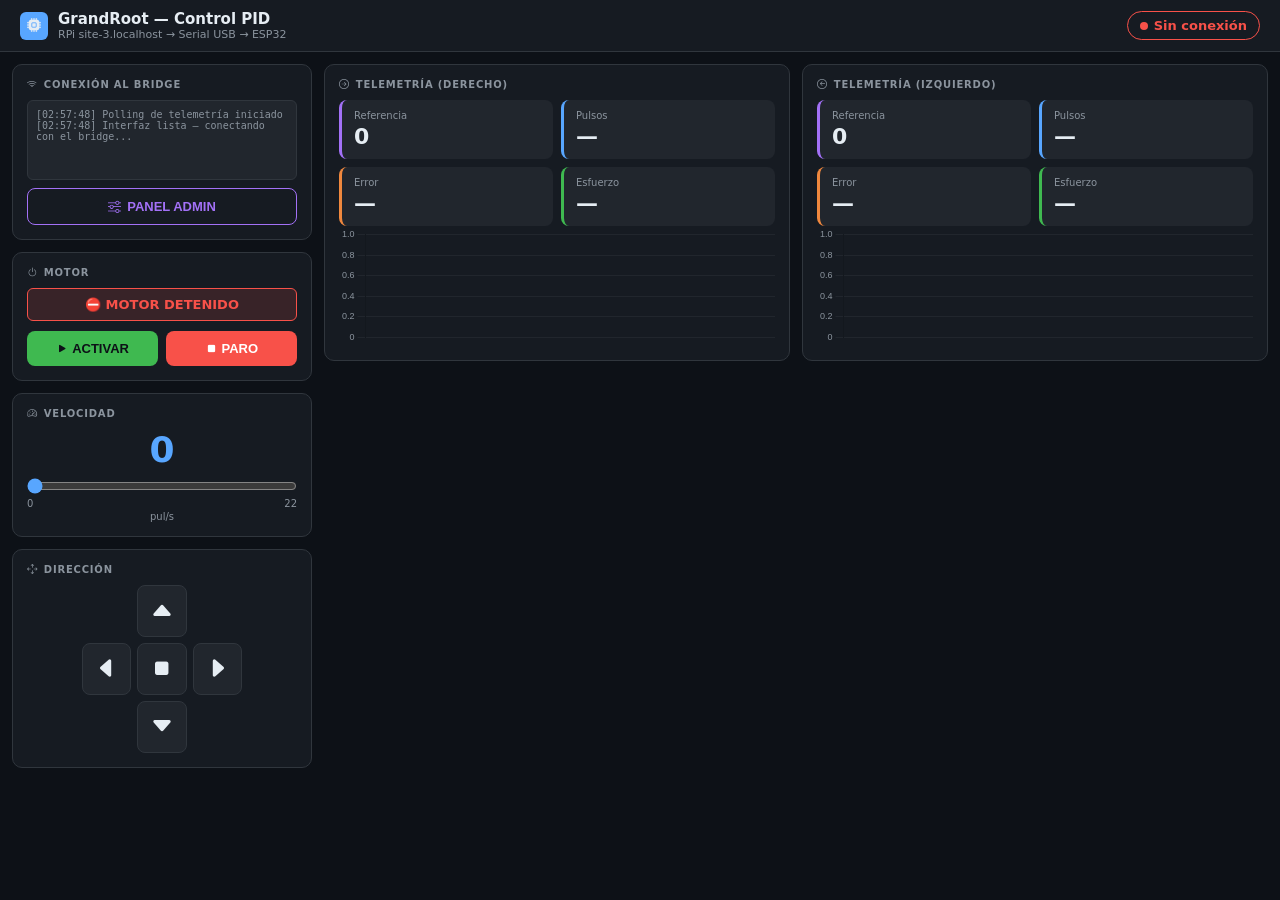
==== Control_PID_RBPI_Flask/index.html @ fa95b8d5 "Pruebas de control usando Raspberry Cambios para uso Raspberry Pi usando Websockets y Flask" ====
<!DOCTYPE html>
<html lang="es">
<head>
<meta charset="UTF-8">
<meta name="viewport" content="width=device-width,initial-scale=1">
<title>GrandRoot — Control PID</title>

<style>
/*!
 * Bootstrap Icons v1.11.3 (https://icons.getbootstrap.com/)
 * Copyright 2019-2024 The Bootstrap Authors
 * Licensed under MIT (https://github.com/twbs/icons/blob/main/LICENSE)
 */@font-face{font-display:block;font-family:bootstrap-icons;src:url("[data-uri]") format("woff2"),url("[data-uri]") format("woff")}.bi::before,[class*=" bi-"]::before,[class^=bi-]::before{display:inline-block;font-family:bootstrap-icons!important;font-style:normal;font-weight:400!important;font-variant:normal;text-transform:none;line-height:1;vertical-align:-.125em;-webkit-font-smoothing:antialiased;-moz-osx-font-smoothing:grayscale}.bi-123::before{content:"\f67f"}.bi-alarm-fill::before{content:"\f101"}.bi-alarm::before{content:"\f102"}.bi-align-bottom::before{content:"\f103"}.bi-align-center::before{content:"\f104"}.bi-align-end::before{content:"\f105"}.bi-align-middle::before{content:"\f106"}.bi-align-start::before{content:"\f107"}.bi-align-top::before{content:"\f108"}.bi-alt::before{content:"\f109"}.bi-app-indicator::before{content:"\f10a"}.bi-app::before{content:"\f10b"}.bi-archive-fill::before{content:"\f10c"}.bi-archive::before{content:"\f10d"}.bi-arrow-90deg-down::before{content:"\f10e"}.bi-arrow-90deg-left::before{content:"\f10f"}.bi-arrow-90deg-right::before{content:"\f110"}.bi-arrow-90deg-up::before{content:"\f111"}.bi-arrow-bar-down::before{content:"\f112"}.bi-arrow-bar-left::before{content:"\f113"}.bi-arrow-bar-right::before{content:"\f114"}.bi-arrow-bar-up::before{content:"\f115"}.bi-arrow-clockwise::before{content:"\f116"}.bi-arrow-counterclockwise::before{content:"\f117"}.bi-arrow-down-circle-fill::before{content:"\f118"}.bi-arrow-down-circle::before{content:"\f119"}.bi-arrow-down-left-circle-fill::before{content:"\f11a"}.bi-arrow-down-left-circle::before{content:"\f11b"}.bi-arrow-down-left-square-fill::before{content:"\f11c"}.bi-arrow-down-left-square::before{content:"\f11d"}.bi-arrow-down-left::before{content:"\f11e"}.bi-arrow-down-right-circle-fill::before{content:"\f11f"}.bi-arrow-down-right-circle::before{content:"\f120"}.bi-arrow-down-right-square-fill::before{content:"\f121"}.bi-arrow-down-right-square::before{content:"\f122"}.bi-arrow-down-right::before{content:"\f123"}.bi-arrow-down-short::before{content:"\f124"}.bi-arrow-down-square-fill::before{content:"\f125"}.bi-arrow-down-square::before{content:"\f126"}.bi-arrow-down-up::before{content:"\f127"}.bi-arrow-down::before{content:"\f128"}.bi-arrow-left-circle-fill::before{content:"\f129"}.bi-arrow-left-circle::before{content:"\f12a"}.bi-arrow-left-right::before{content:"\f12b"}.bi-arrow-left-short::before{content:"\f12c"}.bi-arrow-left-square-fill::before{content:"\f12d"}.bi-arrow-left-square::before{content:"\f12e"}.bi-arrow-left::before{content:"\f12f"}.bi-arrow-repeat::before{content:"\f130"}.bi-arrow-return-left::before{content:"\f131"}.bi-arrow-return-right::before{content:"\f132"}.bi-arrow-right-circle-fill::before{content:"\f133"}.bi-arrow-right-circle::before{content:"\f134"}.bi-arrow-right-short::before{content:"\f135"}.bi-arrow-right-square-fill::before{content:"\f136"}.bi-arrow-right-square::before{content:"\f137"}.bi-arrow-right::before{content:"\f138"}.bi-arrow-up-circle-fill::before{content:"\f139"}.bi-arrow-up-circle::before{content:"\f13a"}.bi-arrow-up-left-circle-fill::before{content:"\f13b"}.bi-arrow-up-left-circle::before{content:"\f13c"}.bi-arrow-up-left-square-fill::before{content:"\f13d"}.bi-arrow-up-left-square::before{content:"\f13e"}.bi-arrow-up-left::before{content:"\f13f"}.bi-arrow-up-right-circle-fill::before{content:"\f140"}.bi-arrow-up-right-circle::before{content:"\f141"}.bi-arrow-up-right-square-fill::before{content:"\f142"}.bi-arrow-up-right-square::before{content:"\f143"}.bi-arrow-up-right::before{content:"\f144"}.bi-arrow-up-short::before{content:"\f145"}.bi-arrow-up-square-fill::before{content:"\f146"}.bi-arrow-up-square::before{content:"\f147"}.bi-arrow-up::before{content:"\f148"}.bi-arrows-angle-contract::before{content:"\f149"}.bi-arrows-angle-expand::before{content:"\f14a"}.bi-arrows-collapse::before{content:"\f14b"}.bi-arrows-expand::before{content:"\f14c"}.bi-arrows-fullscreen::before{content:"\f14d"}.bi-arrows-move::before{content:"\f14e"}.bi-aspect-ratio-fill::before{content:"\f14f"}.bi-aspect-ratio::before{content:"\f150"}.bi-asterisk::before{content:"\f151"}.bi-at::before{content:"\f152"}.bi-award-fill::before{content:"\f153"}.bi-award::before{content:"\f154"}.bi-back::before{content:"\f155"}.bi-backspace-fill::before{content:"\f156"}.bi-backspace-reverse-fill::before{content:"\f157"}.bi-backspace-reverse::before{content:"\f158"}.bi-backspace::before{content:"\f159"}.bi-badge-3d-fill::before{content:"\f15a"}.bi-badge-3d::before{content:"\f15b"}.bi-badge-4k-fill::before{content:"\f15c"}.bi-badge-4k::before{content:"\f15d"}.bi-badge-8k-fill::before{content:"\f15e"}.bi-badge-8k::before{content:"\f15f"}.bi-badge-ad-fill::before{content:"\f160"}.bi-badge-ad::before{content:"\f161"}.bi-badge-ar-fill::before{content:"\f162"}.bi-badge-ar::before{content:"\f163"}.bi-badge-cc-fill::before{content:"\f164"}.bi-badge-cc::before{content:"\f165"}.bi-badge-hd-fill::before{content:"\f166"}.bi-badge-hd::before{content:"\f167"}.bi-badge-tm-fill::before{content:"\f168"}.bi-badge-tm::before{content:"\f169"}.bi-badge-vo-fill::before{content:"\f16a"}.bi-badge-vo::before{content:"\f16b"}.bi-badge-vr-fill::before{content:"\f16c"}.bi-badge-vr::before{content:"\f16d"}.bi-badge-wc-fill::before{content:"\f16e"}.bi-badge-wc::before{content:"\f16f"}.bi-bag-check-fill::before{content:"\f170"}.bi-bag-check::before{content:"\f171"}.bi-bag-dash-fill::before{content:"\f172"}.bi-bag-dash::before{content:"\f173"}.bi-bag-fill::before{content:"\f174"}.bi-bag-plus-fill::before{content:"\f175"}.bi-bag-plus::before{content:"\f176"}.bi-bag-x-fill::before{content:"\f177"}.bi-bag-x::before{content:"\f178"}.bi-bag::before{content:"\f179"}.bi-bar-chart-fill::before{content:"\f17a"}.bi-bar-chart-line-fill::before{content:"\f17b"}.bi-bar-chart-line::before{content:"\f17c"}.bi-bar-chart-steps::before{content:"\f17d"}.bi-bar-chart::before{content:"\f17e"}.bi-basket-fill::before{content:"\f17f"}.bi-basket::before{content:"\f180"}.bi-basket2-fill::before{content:"\f181"}.bi-basket2::before{content:"\f182"}.bi-basket3-fill::before{content:"\f183"}.bi-basket3::before{content:"\f184"}.bi-battery-charging::before{content:"\f185"}.bi-battery-full::before{content:"\f186"}.bi-battery-half::before{content:"\f187"}.bi-battery::before{content:"\f188"}.bi-bell-fill::before{content:"\f189"}.bi-bell::before{content:"\f18a"}.bi-bezier::before{content:"\f18b"}.bi-bezier2::before{content:"\f18c"}.bi-bicycle::before{content:"\f18d"}.bi-binoculars-fill::before{content:"\f18e"}.bi-binoculars::before{content:"\f18f"}.bi-blockquote-left::before{content:"\f190"}.bi-blockquote-right::before{content:"\f191"}.bi-book-fill::before{content:"\f192"}.bi-book-half::before{content:"\f193"}.bi-book::before{content:"\f194"}.bi-bookmark-check-fill::before{content:"\f195"}.bi-bookmark-check::before{content:"\f196"}.bi-bookmark-dash-fill::before{content:"\f197"}.bi-bookmark-dash::before{content:"\f198"}.bi-bookmark-fill::before{content:"\f199"}.bi-bookmark-heart-fill::before{content:"\f19a"}.bi-bookmark-heart::before{content:"\f19b"}.bi-bookmark-plus-fill::before{content:"\f19c"}.bi-bookmark-plus::before{content:"\f19d"}.bi-bookmark-star-fill::before{content:"\f19e"}.bi-bookmark-star::before{content:"\f19f"}.bi-bookmark-x-fill::before{content:"\f1a0"}.bi-bookmark-x::before{content:"\f1a1"}.bi-bookmark::before{content:"\f1a2"}.bi-bookmarks-fill::before{content:"\f1a3"}.bi-bookmarks::before{content:"\f1a4"}.bi-bookshelf::before{content:"\f1a5"}.bi-bootstrap-fill::before{content:"\f1a6"}.bi-bootstrap-reboot::before{content:"\f1a7"}.bi-bootstrap::before{content:"\f1a8"}.bi-border-all::before{content:"\f1a9"}.bi-border-bottom::before{content:"\f1aa"}.bi-border-center::before{content:"\f1ab"}.bi-border-inner::before{content:"\f1ac"}.bi-border-left::before{content:"\f1ad"}.bi-border-middle::before{content:"\f1ae"}.bi-border-outer::before{content:"\f1af"}.bi-border-right::before{content:"\f1b0"}.bi-border-style::before{content:"\f1b1"}.bi-border-top::before{content:"\f1b2"}.bi-border-width::before{content:"\f1b3"}.bi-border::before{content:"\f1b4"}.bi-bounding-box-circles::before{content:"\f1b5"}.bi-bounding-box::before{content:"\f1b6"}.bi-box-arrow-down-left::before{content:"\f1b7"}.bi-box-arrow-down-right::before{content:"\f1b8"}.bi-box-arrow-down::before{content:"\f1b9"}.bi-box-arrow-in-down-left::before{content:"\f1ba"}.bi-box-arrow-in-down-right::before{content:"\f1bb"}.bi-box-arrow-in-down::before{content:"\f1bc"}.bi-box-arrow-in-left::before{content:"\f1bd"}.bi-box-arrow-in-right::before{content:"\f1be"}.bi-box-arrow-in-up-left::before{content:"\f1bf"}.bi-box-arrow-in-up-right::before{content:"\f1c0"}.bi-box-arrow-in-up::before{content:"\f1c1"}.bi-box-arrow-left::before{content:"\f1c2"}.bi-box-arrow-right::before{content:"\f1c3"}.bi-box-arrow-up-left::before{content:"\f1c4"}.bi-box-arrow-up-right::before{content:"\f1c5"}.bi-box-arrow-up::before{content:"\f1c6"}.bi-box-seam::before{content:"\f1c7"}.bi-box::before{content:"\f1c8"}.bi-braces::before{content:"\f1c9"}.bi-bricks::before{content:"\f1ca"}.bi-briefcase-fill::before{content:"\f1cb"}.bi-briefcase::before{content:"\f1cc"}.bi-brightness-alt-high-fill::before{content:"\f1cd"}.bi-brightness-alt-high::before{content:"\f1ce"}.bi-brightness-alt-low-fill::before{content:"\f1cf"}.bi-brightness-alt-low::before{content:"\f1d0"}.bi-brightness-high-fill::before{content:"\f1d1"}.bi-brightness-high::before{content:"\f1d2"}.bi-brightness-low-fill::before{content:"\f1d3"}.bi-brightness-low::before{content:"\f1d4"}.bi-broadcast-pin::before{content:"\f1d5"}.bi-broadcast::before{content:"\f1d6"}.bi-brush-fill::before{content:"\f1d7"}.bi-brush::before{content:"\f1d8"}.bi-bucket-fill::before{content:"\f1d9"}.bi-bucket::before{content:"\f1da"}.bi-bug-fill::before{content:"\f1db"}.bi-bug::before{content:"\f1dc"}.bi-building::before{content:"\f1dd"}.bi-bullseye::before{content:"\f1de"}.bi-calculator-fill::before{content:"\f1df"}.bi-calculator::before{content:"\f1e0"}.bi-calendar-check-fill::before{content:"\f1e1"}.bi-calendar-check::before{content:"\f1e2"}.bi-calendar-date-fill::before{content:"\f1e3"}.bi-calendar-date::before{content:"\f1e4"}.bi-calendar-day-fill::before{content:"\f1e5"}.bi-calendar-day::before{content:"\f1e6"}.bi-calendar-event-fill::before{content:"\f1e7"}.bi-calendar-event::before{content:"\f1e8"}.bi-calendar-fill::before{content:"\f1e9"}.bi-calendar-minus-fill::before{content:"\f1ea"}.bi-calendar-minus::before{content:"\f1eb"}.bi-calendar-month-fill::before{content:"\f1ec"}.bi-calendar-month::before{content:"\f1ed"}.bi-calendar-plus-fill::before{content:"\f1ee"}.bi-calendar-plus::before{content:"\f1ef"}.bi-calendar-range-fill::before{content:"\f1f0"}.bi-calendar-range::before{content:"\f1f1"}.bi-calendar-week-fill::before{content:"\f1f2"}.bi-calendar-week::before{content:"\f1f3"}.bi-calendar-x-fill::before{content:"\f1f4"}.bi-calendar-x::before{content:"\f1f5"}.bi-calendar::before{content:"\f1f6"}.bi-calendar2-check-fill::before{content:"\f1f7"}.bi-calendar2-check::before{content:"\f1f8"}.bi-calendar2-date-fill::before{content:"\f1f9"}.bi-calendar2-date::before{content:"\f1fa"}.bi-calendar2-day-fill::before{content:"\f1fb"}.bi-calendar2-day::before{content:"\f1fc"}.bi-calendar2-event-fill::before{content:"\f1fd"}.bi-calendar2-event::before{content:"\f1fe"}.bi-calendar2-fill::before{content:"\f1ff"}.bi-calendar2-minus-fill::before{content:"\f200"}.bi-calendar2-minus::before{content:"\f201"}.bi-calendar2-month-fill::before{content:"\f202"}.bi-calendar2-month::before{content:"\f203"}.bi-calendar2-plus-fill::before{content:"\f204"}.bi-calendar2-plus::before{content:"\f205"}.bi-calendar2-range-fill::before{content:"\f206"}.bi-calendar2-range::before{content:"\f207"}.bi-calendar2-week-fill::before{content:"\f208"}.bi-calendar2-week::before{content:"\f209"}.bi-calendar2-x-fill::before{content:"\f20a"}.bi-calendar2-x::before{content:"\f20b"}.bi-calendar2::before{content:"\f20c"}.bi-calendar3-event-fill::before{content:"\f20d"}.bi-calendar3-event::before{content:"\f20e"}.bi-calendar3-fill::before{content:"\f20f"}.bi-calendar3-range-fill::before{content:"\f210"}.bi-calendar3-range::before{content:"\f211"}.bi-calendar3-week-fill::before{content:"\f212"}.bi-calendar3-week::before{content:"\f213"}.bi-calendar3::before{content:"\f214"}.bi-calendar4-event::before{content:"\f215"}.bi-calendar4-range::before{content:"\f216"}.bi-calendar4-week::before{content:"\f217"}.bi-calendar4::before{content:"\f218"}.bi-camera-fill::before{content:"\f219"}.bi-camera-reels-fill::before{content:"\f21a"}.bi-camera-reels::before{content:"\f21b"}.bi-camera-video-fill::before{content:"\f21c"}.bi-camera-video-off-fill::before{content:"\f21d"}.bi-camera-video-off::before{content:"\f21e"}.bi-camera-video::before{content:"\f21f"}.bi-camera::before{content:"\f220"}.bi-camera2::before{content:"\f221"}.bi-capslock-fill::before{content:"\f222"}.bi-capslock::before{content:"\f223"}.bi-card-checklist::before{content:"\f224"}.bi-card-heading::before{content:"\f225"}.bi-card-image::before{content:"\f226"}.bi-card-list::before{content:"\f227"}.bi-card-text::before{content:"\f228"}.bi-caret-down-fill::before{content:"\f229"}.bi-caret-down-square-fill::before{content:"\f22a"}.bi-caret-down-square::before{content:"\f22b"}.bi-caret-down::before{content:"\f22c"}.bi-caret-left-fill::before{content:"\f22d"}.bi-caret-left-square-fill::before{content:"\f22e"}.bi-caret-left-square::before{content:"\f22f"}.bi-caret-left::before{content:"\f230"}.bi-caret-right-fill::before{content:"\f231"}.bi-caret-right-square-fill::before{content:"\f232"}.bi-caret-right-square::before{content:"\f233"}.bi-caret-right::before{content:"\f234"}.bi-caret-up-fill::before{content:"\f235"}.bi-caret-up-square-fill::before{content:"\f236"}.bi-caret-up-square::before{content:"\f237"}.bi-caret-up::before{content:"\f238"}.bi-cart-check-fill::before{content:"\f239"}.bi-cart-check::before{content:"\f23a"}.bi-cart-dash-fill::before{content:"\f23b"}.bi-cart-dash::before{content:"\f23c"}.bi-cart-fill::before{content:"\f23d"}.bi-cart-plus-fill::before{content:"\f23e"}.bi-cart-plus::before{content:"\f23f"}.bi-cart-x-fill::before{content:"\f240"}.bi-cart-x::before{content:"\f241"}.bi-cart::before{content:"\f242"}.bi-cart2::before{content:"\f243"}.bi-cart3::before{content:"\f244"}.bi-cart4::before{content:"\f245"}.bi-cash-stack::before{content:"\f246"}.bi-cash::before{content:"\f247"}.bi-cast::before{content:"\f248"}.bi-chat-dots-fill::before{content:"\f249"}.bi-chat-dots::before{content:"\f24a"}.bi-chat-fill::before{content:"\f24b"}.bi-chat-left-dots-fill::before{content:"\f24c"}.bi-chat-left-dots::before{content:"\f24d"}.bi-chat-left-fill::before{content:"\f24e"}.bi-chat-left-quote-fill::before{content:"\f24f"}.bi-chat-left-quote::before{content:"\f250"}.bi-chat-left-text-fill::before{content:"\f251"}.bi-chat-left-text::before{content:"\f252"}.bi-chat-left::before{content:"\f253"}.bi-chat-quote-fill::before{content:"\f254"}.bi-chat-quote::before{content:"\f255"}.bi-chat-right-dots-fill::before{content:"\f256"}.bi-chat-right-dots::before{content:"\f257"}.bi-chat-right-fill::before{content:"\f258"}.bi-chat-right-quote-fill::before{content:"\f259"}.bi-chat-right-quote::before{content:"\f25a"}.bi-chat-right-text-fill::before{content:"\f25b"}.bi-chat-right-text::before{content:"\f25c"}.bi-chat-right::before{content:"\f25d"}.bi-chat-square-dots-fill::before{content:"\f25e"}.bi-chat-square-dots::before{content:"\f25f"}.bi-chat-square-fill::before{content:"\f260"}.bi-chat-square-quote-fill::before{content:"\f261"}.bi-chat-square-quote::before{content:"\f262"}.bi-chat-square-text-fill::before{content:"\f263"}.bi-chat-square-text::before{content:"\f264"}.bi-chat-square::before{content:"\f265"}.bi-chat-text-fill::before{content:"\f266"}.bi-chat-text::before{content:"\f267"}.bi-chat::before{content:"\f268"}.bi-check-all::before{content:"\f269"}.bi-check-circle-fill::before{content:"\f26a"}.bi-check-circle::before{content:"\f26b"}.bi-check-square-fill::before{content:"\f26c"}.bi-check-square::before{content:"\f26d"}.bi-check::before{content:"\f26e"}.bi-check2-all::before{content:"\f26f"}.bi-check2-circle::before{content:"\f270"}.bi-check2-square::before{content:"\f271"}.bi-check2::before{content:"\f272"}.bi-chevron-bar-contract::before{content:"\f273"}.bi-chevron-bar-down::before{content:"\f274"}.bi-chevron-bar-expand::before{content:"\f275"}.bi-chevron-bar-left::before{content:"\f276"}.bi-chevron-bar-right::before{content:"\f277"}.bi-chevron-bar-up::before{content:"\f278"}.bi-chevron-compact-down::before{content:"\f279"}.bi-chevron-compact-left::before{content:"\f27a"}.bi-chevron-compact-right::before{content:"\f27b"}.bi-chevron-compact-up::before{content:"\f27c"}.bi-chevron-contract::before{content:"\f27d"}.bi-chevron-double-down::before{content:"\f27e"}.bi-chevron-double-left::before{content:"\f27f"}.bi-chevron-double-right::before{content:"\f280"}.bi-chevron-double-up::before{content:"\f281"}.bi-chevron-down::before{content:"\f282"}.bi-chevron-expand::before{content:"\f283"}.bi-chevron-left::before{content:"\f284"}.bi-chevron-right::before{content:"\f285"}.bi-chevron-up::before{content:"\f286"}.bi-circle-fill::before{content:"\f287"}.bi-circle-half::before{content:"\f288"}.bi-circle-square::before{content:"\f289"}.bi-circle::before{content:"\f28a"}.bi-clipboard-check::before{content:"\f28b"}.bi-clipboard-data::before{content:"\f28c"}.bi-clipboard-minus::before{content:"\f28d"}.bi-clipboard-plus::before{content:"\f28e"}.bi-clipboard-x::before{content:"\f28f"}.bi-clipboard::before{content:"\f290"}.bi-clock-fill::before{content:"\f291"}.bi-clock-history::before{content:"\f292"}.bi-clock::before{content:"\f293"}.bi-cloud-arrow-down-fill::before{content:"\f294"}.bi-cloud-arrow-down::before{content:"\f295"}.bi-cloud-arrow-up-fill::before{content:"\f296"}.bi-cloud-arrow-up::before{content:"\f297"}.bi-cloud-check-fill::before{content:"\f298"}.bi-cloud-check::before{content:"\f299"}.bi-cloud-download-fill::before{content:"\f29a"}.bi-cloud-download::before{content:"\f29b"}.bi-cloud-drizzle-fill::before{content:"\f29c"}.bi-cloud-drizzle::before{content:"\f29d"}.bi-cloud-fill::before{content:"\f29e"}.bi-cloud-fog-fill::before{content:"\f29f"}.bi-cloud-fog::before{content:"\f2a0"}.bi-cloud-fog2-fill::before{content:"\f2a1"}.bi-cloud-fog2::before{content:"\f2a2"}.bi-cloud-hail-fill::before{content:"\f2a3"}.bi-cloud-hail::before{content:"\f2a4"}.bi-cloud-haze-fill::before{content:"\f2a6"}.bi-cloud-haze::before{content:"\f2a7"}.bi-cloud-haze2-fill::before{content:"\f2a8"}.bi-cloud-lightning-fill::before{content:"\f2a9"}.bi-cloud-lightning-rain-fill::before{content:"\f2aa"}.bi-cloud-lightning-rain::before{content:"\f2ab"}.bi-cloud-lightning::before{content:"\f2ac"}.bi-cloud-minus-fill::before{content:"\f2ad"}.bi-cloud-minus::before{content:"\f2ae"}.bi-cloud-moon-fill::before{content:"\f2af"}.bi-cloud-moon::before{content:"\f2b0"}.bi-cloud-plus-fill::before{content:"\f2b1"}.bi-cloud-plus::before{content:"\f2b2"}.bi-cloud-rain-fill::before{content:"\f2b3"}.bi-cloud-rain-heavy-fill::before{content:"\f2b4"}.bi-cloud-rain-heavy::before{content:"\f2b5"}.bi-cloud-rain::before{content:"\f2b6"}.bi-cloud-slash-fill::before{content:"\f2b7"}.bi-cloud-slash::before{content:"\f2b8"}.bi-cloud-sleet-fill::before{content:"\f2b9"}.bi-cloud-sleet::before{content:"\f2ba"}.bi-cloud-snow-fill::before{content:"\f2bb"}.bi-cloud-snow::before{content:"\f2bc"}.bi-cloud-sun-fill::before{content:"\f2bd"}.bi-cloud-sun::before{content:"\f2be"}.bi-cloud-upload-fill::before{content:"\f2bf"}.bi-cloud-upload::before{content:"\f2c0"}.bi-cloud::before{content:"\f2c1"}.bi-clouds-fill::before{content:"\f2c2"}.bi-clouds::before{content:"\f2c3"}.bi-cloudy-fill::before{content:"\f2c4"}.bi-cloudy::before{content:"\f2c5"}.bi-code-slash::before{content:"\f2c6"}.bi-code-square::before{content:"\f2c7"}.bi-code::before{content:"\f2c8"}.bi-collection-fill::before{content:"\f2c9"}.bi-collection-play-fill::before{content:"\f2ca"}.bi-collection-play::before{content:"\f2cb"}.bi-collection::before{content:"\f2cc"}.bi-columns-gap::before{content:"\f2cd"}.bi-columns::before{content:"\f2ce"}.bi-command::before{content:"\f2cf"}.bi-compass-fill::before{content:"\f2d0"}.bi-compass::before{content:"\f2d1"}.bi-cone-striped::before{content:"\f2d2"}.bi-cone::before{content:"\f2d3"}.bi-controller::before{content:"\f2d4"}.bi-cpu-fill::before{content:"\f2d5"}.bi-cpu::before{content:"\f2d6"}.bi-credit-card-2-back-fill::before{content:"\f2d7"}.bi-credit-card-2-back::before{content:"\f2d8"}.bi-credit-card-2-front-fill::before{content:"\f2d9"}.bi-credit-card-2-front::before{content:"\f2da"}.bi-credit-card-fill::before{content:"\f2db"}.bi-credit-card::before{content:"\f2dc"}.bi-crop::before{content:"\f2dd"}.bi-cup-fill::before{content:"\f2de"}.bi-cup-straw::before{content:"\f2df"}.bi-cup::before{content:"\f2e0"}.bi-cursor-fill::before{content:"\f2e1"}.bi-cursor-text::before{content:"\f2e2"}.bi-cursor::before{content:"\f2e3"}.bi-dash-circle-dotted::before{content:"\f2e4"}.bi-dash-circle-fill::before{content:"\f2e5"}.bi-dash-circle::before{content:"\f2e6"}.bi-dash-square-dotted::before{content:"\f2e7"}.bi-dash-square-fill::before{content:"\f2e8"}.bi-dash-square::before{content:"\f2e9"}.bi-dash::before{content:"\f2ea"}.bi-diagram-2-fill::before{content:"\f2eb"}.bi-diagram-2::before{content:"\f2ec"}.bi-diagram-3-fill::before{content:"\f2ed"}.bi-diagram-3::before{content:"\f2ee"}.bi-diamond-fill::before{content:"\f2ef"}.bi-diamond-half::before{content:"\f2f0"}.bi-diamond::before{content:"\f2f1"}.bi-dice-1-fill::before{content:"\f2f2"}.bi-dice-1::before{content:"\f2f3"}.bi-dice-2-fill::before{content:"\f2f4"}.bi-dice-2::before{content:"\f2f5"}.bi-dice-3-fill::before{content:"\f2f6"}.bi-dice-3::before{content:"\f2f7"}.bi-dice-4-fill::before{content:"\f2f8"}.bi-dice-4::before{content:"\f2f9"}.bi-dice-5-fill::before{content:"\f2fa"}.bi-dice-5::before{content:"\f2fb"}.bi-dice-6-fill::before{content:"\f2fc"}.bi-dice-6::before{content:"\f2fd"}.bi-disc-fill::before{content:"\f2fe"}.bi-disc::before{content:"\f2ff"}.bi-discord::before{content:"\f300"}.bi-display-fill::before{content:"\f301"}.bi-display::before{content:"\f302"}.bi-distribute-horizontal::before{content:"\f303"}.bi-distribute-vertical::before{content:"\f304"}.bi-door-closed-fill::before{content:"\f305"}.bi-door-closed::before{content:"\f306"}.bi-door-open-fill::before{content:"\f307"}.bi-door-open::before{content:"\f308"}.bi-dot::before{content:"\f309"}.bi-download::before{content:"\f30a"}.bi-droplet-fill::before{content:"\f30b"}.bi-droplet-half::before{content:"\f30c"}.bi-droplet::before{content:"\f30d"}.bi-earbuds::before{content:"\f30e"}.bi-easel-fill::before{content:"\f30f"}.bi-easel::before{content:"\f310"}.bi-egg-fill::before{content:"\f311"}.bi-egg-fried::before{content:"\f312"}.bi-egg::before{content:"\f313"}.bi-eject-fill::before{content:"\f314"}.bi-eject::before{content:"\f315"}.bi-emoji-angry-fill::before{content:"\f316"}.bi-emoji-angry::before{content:"\f317"}.bi-emoji-dizzy-fill::before{content:"\f318"}.bi-emoji-dizzy::before{content:"\f319"}.bi-emoji-expressionless-fill::before{content:"\f31a"}.bi-emoji-expressionless::before{content:"\f31b"}.bi-emoji-frown-fill::before{content:"\f31c"}.bi-emoji-frown::before{content:"\f31d"}.bi-emoji-heart-eyes-fill::before{content:"\f31e"}.bi-emoji-heart-eyes::before{content:"\f31f"}.bi-emoji-laughing-fill::before{content:"\f320"}.bi-emoji-laughing::before{content:"\f321"}.bi-emoji-neutral-fill::before{content:"\f322"}.bi-emoji-neutral::before{content:"\f323"}.bi-emoji-smile-fill::before{content:"\f324"}.bi-emoji-smile-upside-down-fill::before{content:"\f325"}.bi-emoji-smile-upside-down::before{content:"\f326"}.bi-emoji-smile::before{content:"\f327"}.bi-emoji-sunglasses-fill::before{content:"\f328"}.bi-emoji-sunglasses::before{content:"\f329"}.bi-emoji-wink-fill::before{content:"\f32a"}.bi-emoji-wink::before{content:"\f32b"}.bi-envelope-fill::before{content:"\f32c"}.bi-envelope-open-fill::before{content:"\f32d"}.bi-envelope-open::before{content:"\f32e"}.bi-envelope::before{content:"\f32f"}.bi-eraser-fill::before{content:"\f330"}.bi-eraser::before{content:"\f331"}.bi-exclamation-circle-fill::before{content:"\f332"}.bi-exclamation-circle::before{content:"\f333"}.bi-exclamation-diamond-fill::before{content:"\f334"}.bi-exclamation-diamond::before{content:"\f335"}.bi-exclamation-octagon-fill::before{content:"\f336"}.bi-exclamation-octagon::before{content:"\f337"}.bi-exclamation-square-fill::before{content:"\f338"}.bi-exclamation-square::before{content:"\f339"}.bi-exclamation-triangle-fill::before{content:"\f33a"}.bi-exclamation-triangle::before{content:"\f33b"}.bi-exclamation::before{content:"\f33c"}.bi-exclude::before{content:"\f33d"}.bi-eye-fill::before{content:"\f33e"}.bi-eye-slash-fill::before{content:"\f33f"}.bi-eye-slash::before{content:"\f340"}.bi-eye::before{content:"\f341"}.bi-eyedropper::before{content:"\f342"}.bi-eyeglasses::before{content:"\f343"}.bi-facebook::before{content:"\f344"}.bi-file-arrow-down-fill::before{content:"\f345"}.bi-file-arrow-down::before{content:"\f346"}.bi-file-arrow-up-fill::before{content:"\f347"}.bi-file-arrow-up::before{content:"\f348"}.bi-file-bar-graph-fill::before{content:"\f349"}.bi-file-bar-graph::before{content:"\f34a"}.bi-file-binary-fill::before{content:"\f34b"}.bi-file-binary::before{content:"\f34c"}.bi-file-break-fill::before{content:"\f34d"}.bi-file-break::before{content:"\f34e"}.bi-file-check-fill::before{content:"\f34f"}.bi-file-check::before{content:"\f350"}.bi-file-code-fill::before{content:"\f351"}.bi-file-code::before{content:"\f352"}.bi-file-diff-fill::before{content:"\f353"}.bi-file-diff::before{content:"\f354"}.bi-file-earmark-arrow-down-fill::before{content:"\f355"}.bi-file-earmark-arrow-down::before{content:"\f356"}.bi-file-earmark-arrow-up-fill::before{content:"\f357"}.bi-file-earmark-arrow-up::before{content:"\f358"}.bi-file-earmark-bar-graph-fill::before{content:"\f359"}.bi-file-earmark-bar-graph::before{content:"\f35a"}.bi-file-earmark-binary-fill::before{content:"\f35b"}.bi-file-earmark-binary::before{content:"\f35c"}.bi-file-earmark-break-fill::before{content:"\f35d"}.bi-file-earmark-break::before{content:"\f35e"}.bi-file-earmark-check-fill::before{content:"\f35f"}.bi-file-earmark-check::before{content:"\f360"}.bi-file-earmark-code-fill::before{content:"\f361"}.bi-file-earmark-code::before{content:"\f362"}.bi-file-earmark-diff-fill::before{content:"\f363"}.bi-file-earmark-diff::before{content:"\f364"}.bi-file-earmark-easel-fill::before{content:"\f365"}.bi-file-earmark-easel::before{content:"\f366"}.bi-file-earmark-excel-fill::before{content:"\f367"}.bi-file-earmark-excel::before{content:"\f368"}.bi-file-earmark-fill::before{content:"\f369"}.bi-file-earmark-font-fill::before{content:"\f36a"}.bi-file-earmark-font::before{content:"\f36b"}.bi-file-earmark-image-fill::before{content:"\f36c"}.bi-file-earmark-image::before{content:"\f36d"}.bi-file-earmark-lock-fill::before{content:"\f36e"}.bi-file-earmark-lock::before{content:"\f36f"}.bi-file-earmark-lock2-fill::before{content:"\f370"}.bi-file-earmark-lock2::before{content:"\f371"}.bi-file-earmark-medical-fill::before{content:"\f372"}.bi-file-earmark-medical::before{content:"\f373"}.bi-file-earmark-minus-fill::before{content:"\f374"}.bi-file-earmark-minus::before{content:"\f375"}.bi-file-earmark-music-fill::before{content:"\f376"}.bi-file-earmark-music::before{content:"\f377"}.bi-file-earmark-person-fill::before{content:"\f378"}.bi-file-earmark-person::before{content:"\f379"}.bi-file-earmark-play-fill::before{content:"\f37a"}.bi-file-earmark-play::before{content:"\f37b"}.bi-file-earmark-plus-fill::before{content:"\f37c"}.bi-file-earmark-plus::before{content:"\f37d"}.bi-file-earmark-post-fill::before{content:"\f37e"}.bi-file-earmark-post::before{content:"\f37f"}.bi-file-earmark-ppt-fill::before{content:"\f380"}.bi-file-earmark-ppt::before{content:"\f381"}.bi-file-earmark-richtext-fill::before{content:"\f382"}.bi-file-earmark-richtext::before{content:"\f383"}.bi-file-earmark-ruled-fill::before{content:"\f384"}.bi-file-earmark-ruled::before{content:"\f385"}.bi-file-earmark-slides-fill::before{content:"\f386"}.bi-file-earmark-slides::before{content:"\f387"}.bi-file-earmark-spreadsheet-fill::before{content:"\f388"}.bi-file-earmark-spreadsheet::before{content:"\f389"}.bi-file-earmark-text-fill::before{content:"\f38a"}.bi-file-earmark-text::before{content:"\f38b"}.bi-file-earmark-word-fill::before{content:"\f38c"}.bi-file-earmark-word::before{content:"\f38d"}.bi-file-earmark-x-fill::before{content:"\f38e"}.bi-file-earmark-x::before{content:"\f38f"}.bi-file-earmark-zip-fill::before{content:"\f390"}.bi-file-earmark-zip::before{content:"\f391"}.bi-file-earmark::before{content:"\f392"}.bi-file-easel-fill::before{content:"\f393"}.bi-file-easel::before{content:"\f394"}.bi-file-excel-fill::before{content:"\f395"}.bi-file-excel::before{content:"\f396"}.bi-file-fill::before{content:"\f397"}.bi-file-font-fill::before{content:"\f398"}.bi-file-font::before{content:"\f399"}.bi-file-image-fill::before{content:"\f39a"}.bi-file-image::before{content:"\f39b"}.bi-file-lock-fill::before{content:"\f39c"}.bi-file-lock::before{content:"\f39d"}.bi-file-lock2-fill::before{content:"\f39e"}.bi-file-lock2::before{content:"\f39f"}.bi-file-medical-fill::before{content:"\f3a0"}.bi-file-medical::before{content:"\f3a1"}.bi-file-minus-fill::before{content:"\f3a2"}.bi-file-minus::before{content:"\f3a3"}.bi-file-music-fill::before{content:"\f3a4"}.bi-file-music::before{content:"\f3a5"}.bi-file-person-fill::before{content:"\f3a6"}.bi-file-person::before{content:"\f3a7"}.bi-file-play-fill::before{content:"\f3a8"}.bi-file-play::before{content:"\f3a9"}.bi-file-plus-fill::before{content:"\f3aa"}.bi-file-plus::before{content:"\f3ab"}.bi-file-post-fill::before{content:"\f3ac"}.bi-file-post::before{content:"\f3ad"}.bi-file-ppt-fill::before{content:"\f3ae"}.bi-file-ppt::before{content:"\f3af"}.bi-file-richtext-fill::before{content:"\f3b0"}.bi-file-richtext::before{content:"\f3b1"}.bi-file-ruled-fill::before{content:"\f3b2"}.bi-file-ruled::before{content:"\f3b3"}.bi-file-slides-fill::before{content:"\f3b4"}.bi-file-slides::before{content:"\f3b5"}.bi-file-spreadsheet-fill::before{content:"\f3b6"}.bi-file-spreadsheet::before{content:"\f3b7"}.bi-file-text-fill::before{content:"\f3b8"}.bi-file-text::before{content:"\f3b9"}.bi-file-word-fill::before{content:"\f3ba"}.bi-file-word::before{content:"\f3bb"}.bi-file-x-fill::before{content:"\f3bc"}.bi-file-x::before{content:"\f3bd"}.bi-file-zip-fill::before{content:"\f3be"}.bi-file-zip::before{content:"\f3bf"}.bi-file::before{content:"\f3c0"}.bi-files-alt::before{content:"\f3c1"}.bi-files::before{content:"\f3c2"}.bi-film::before{content:"\f3c3"}.bi-filter-circle-fill::before{content:"\f3c4"}.bi-filter-circle::before{content:"\f3c5"}.bi-filter-left::before{content:"\f3c6"}.bi-filter-right::before{content:"\f3c7"}.bi-filter-square-fill::before{content:"\f3c8"}.bi-filter-square::before{content:"\f3c9"}.bi-filter::before{content:"\f3ca"}.bi-flag-fill::before{content:"\f3cb"}.bi-flag::before{content:"\f3cc"}.bi-flower1::before{content:"\f3cd"}.bi-flower2::before{content:"\f3ce"}.bi-flower3::before{content:"\f3cf"}.bi-folder-check::before{content:"\f3d0"}.bi-folder-fill::before{content:"\f3d1"}.bi-folder-minus::before{content:"\f3d2"}.bi-folder-plus::before{content:"\f3d3"}.bi-folder-symlink-fill::before{content:"\f3d4"}.bi-folder-symlink::before{content:"\f3d5"}.bi-folder-x::before{content:"\f3d6"}.bi-folder::before{content:"\f3d7"}.bi-folder2-open::before{content:"\f3d8"}.bi-folder2::before{content:"\f3d9"}.bi-fonts::before{content:"\f3da"}.bi-forward-fill::before{content:"\f3db"}.bi-forward::before{content:"\f3dc"}.bi-front::before{content:"\f3dd"}.bi-fullscreen-exit::before{content:"\f3de"}.bi-fullscreen::before{content:"\f3df"}.bi-funnel-fill::before{content:"\f3e0"}.bi-funnel::before{content:"\f3e1"}.bi-gear-fill::before{content:"\f3e2"}.bi-gear-wide-connected::before{content:"\f3e3"}.bi-gear-wide::before{content:"\f3e4"}.bi-gear::before{content:"\f3e5"}.bi-gem::before{content:"\f3e6"}.bi-geo-alt-fill::before{content:"\f3e7"}.bi-geo-alt::before{content:"\f3e8"}.bi-geo-fill::before{content:"\f3e9"}.bi-geo::before{content:"\f3ea"}.bi-gift-fill::before{content:"\f3eb"}.bi-gift::before{content:"\f3ec"}.bi-github::before{content:"\f3ed"}.bi-globe::before{content:"\f3ee"}.bi-globe2::before{content:"\f3ef"}.bi-google::before{content:"\f3f0"}.bi-graph-down::before{content:"\f3f1"}.bi-graph-up::before{content:"\f3f2"}.bi-grid-1x2-fill::before{content:"\f3f3"}.bi-grid-1x2::before{content:"\f3f4"}.bi-grid-3x2-gap-fill::before{content:"\f3f5"}.bi-grid-3x2-gap::before{content:"\f3f6"}.bi-grid-3x2::before{content:"\f3f7"}.bi-grid-3x3-gap-fill::before{content:"\f3f8"}.bi-grid-3x3-gap::before{content:"\f3f9"}.bi-grid-3x3::before{content:"\f3fa"}.bi-grid-fill::before{content:"\f3fb"}.bi-grid::before{content:"\f3fc"}.bi-grip-horizontal::before{content:"\f3fd"}.bi-grip-vertical::before{content:"\f3fe"}.bi-hammer::before{content:"\f3ff"}.bi-hand-index-fill::before{content:"\f400"}.bi-hand-index-thumb-fill::before{content:"\f401"}.bi-hand-index-thumb::before{content:"\f402"}.bi-hand-index::before{content:"\f403"}.bi-hand-thumbs-down-fill::before{content:"\f404"}.bi-hand-thumbs-down::before{content:"\f405"}.bi-hand-thumbs-up-fill::before{content:"\f406"}.bi-hand-thumbs-up::before{content:"\f407"}.bi-handbag-fill::before{content:"\f408"}.bi-handbag::before{content:"\f409"}.bi-hash::before{content:"\f40a"}.bi-hdd-fill::before{content:"\f40b"}.bi-hdd-network-fill::before{content:"\f40c"}.bi-hdd-network::before{content:"\f40d"}.bi-hdd-rack-fill::before{content:"\f40e"}.bi-hdd-rack::before{content:"\f40f"}.bi-hdd-stack-fill::before{content:"\f410"}.bi-hdd-stack::before{content:"\f411"}.bi-hdd::before{content:"\f412"}.bi-headphones::before{content:"\f413"}.bi-headset::before{content:"\f414"}.bi-heart-fill::before{content:"\f415"}.bi-heart-half::before{content:"\f416"}.bi-heart::before{content:"\f417"}.bi-heptagon-fill::before{content:"\f418"}.bi-heptagon-half::before{content:"\f419"}.bi-heptagon::before{content:"\f41a"}.bi-hexagon-fill::before{content:"\f41b"}.bi-hexagon-half::before{content:"\f41c"}.bi-hexagon::before{content:"\f41d"}.bi-hourglass-bottom::before{content:"\f41e"}.bi-hourglass-split::before{content:"\f41f"}.bi-hourglass-top::before{content:"\f420"}.bi-hourglass::before{content:"\f421"}.bi-house-door-fill::before{content:"\f422"}.bi-house-door::before{content:"\f423"}.bi-house-fill::before{content:"\f424"}.bi-house::before{content:"\f425"}.bi-hr::before{content:"\f426"}.bi-hurricane::before{content:"\f427"}.bi-image-alt::before{content:"\f428"}.bi-image-fill::before{content:"\f429"}.bi-image::before{content:"\f42a"}.bi-images::before{content:"\f42b"}.bi-inbox-fill::before{content:"\f42c"}.bi-inbox::before{content:"\f42d"}.bi-inboxes-fill::before{content:"\f42e"}.bi-inboxes::before{content:"\f42f"}.bi-info-circle-fill::before{content:"\f430"}.bi-info-circle::before{content:"\f431"}.bi-info-square-fill::before{content:"\f432"}.bi-info-square::before{content:"\f433"}.bi-info::before{content:"\f434"}.bi-input-cursor-text::before{content:"\f435"}.bi-input-cursor::before{content:"\f436"}.bi-instagram::before{content:"\f437"}.bi-intersect::before{content:"\f438"}.bi-journal-album::before{content:"\f439"}.bi-journal-arrow-down::before{content:"\f43a"}.bi-journal-arrow-up::before{content:"\f43b"}.bi-journal-bookmark-fill::before{content:"\f43c"}.bi-journal-bookmark::before{content:"\f43d"}.bi-journal-check::before{content:"\f43e"}.bi-journal-code::before{content:"\f43f"}.bi-journal-medical::before{content:"\f440"}.bi-journal-minus::before{content:"\f441"}.bi-journal-plus::before{content:"\f442"}.bi-journal-richtext::before{content:"\f443"}.bi-journal-text::before{content:"\f444"}.bi-journal-x::before{content:"\f445"}.bi-journal::before{content:"\f446"}.bi-journals::before{content:"\f447"}.bi-joystick::before{content:"\f448"}.bi-justify-left::before{content:"\f449"}.bi-justify-right::before{content:"\f44a"}.bi-justify::before{content:"\f44b"}.bi-kanban-fill::before{content:"\f44c"}.bi-kanban::before{content:"\f44d"}.bi-key-fill::before{content:"\f44e"}.bi-key::before{content:"\f44f"}.bi-keyboard-fill::before{content:"\f450"}.bi-keyboard::before{content:"\f451"}.bi-ladder::before{content:"\f452"}.bi-lamp-fill::before{content:"\f453"}.bi-lamp::before{content:"\f454"}.bi-laptop-fill::before{content:"\f455"}.bi-laptop::before{content:"\f456"}.bi-layer-backward::before{content:"\f457"}.bi-layer-forward::before{content:"\f458"}.bi-layers-fill::before{content:"\f459"}.bi-layers-half::before{content:"\f45a"}.bi-layers::before{content:"\f45b"}.bi-layout-sidebar-inset-reverse::before{content:"\f45c"}.bi-layout-sidebar-inset::before{content:"\f45d"}.bi-layout-sidebar-reverse::before{content:"\f45e"}.bi-layout-sidebar::before{content:"\f45f"}.bi-layout-split::before{content:"\f460"}.bi-layout-text-sidebar-reverse::before{content:"\f461"}.bi-layout-text-sidebar::before{content:"\f462"}.bi-layout-text-window-reverse::before{content:"\f463"}.bi-layout-text-window::before{content:"\f464"}.bi-layout-three-columns::before{content:"\f465"}.bi-layout-wtf::before{content:"\f466"}.bi-life-preserver::before{content:"\f467"}.bi-lightbulb-fill::before{content:"\f468"}.bi-lightbulb-off-fill::before{content:"\f469"}.bi-lightbulb-off::before{content:"\f46a"}.bi-lightbulb::before{content:"\f46b"}.bi-lightning-charge-fill::before{content:"\f46c"}.bi-lightning-charge::before{content:"\f46d"}.bi-lightning-fill::before{content:"\f46e"}.bi-lightning::before{content:"\f46f"}.bi-link-45deg::before{content:"\f470"}.bi-link::before{content:"\f471"}.bi-linkedin::before{content:"\f472"}.bi-list-check::before{content:"\f473"}.bi-list-nested::before{content:"\f474"}.bi-list-ol::before{content:"\f475"}.bi-list-stars::before{content:"\f476"}.bi-list-task::before{content:"\f477"}.bi-list-ul::before{content:"\f478"}.bi-list::before{content:"\f479"}.bi-lock-fill::before{content:"\f47a"}.bi-lock::before{content:"\f47b"}.bi-mailbox::before{content:"\f47c"}.bi-mailbox2::before{content:"\f47d"}.bi-map-fill::before{content:"\f47e"}.bi-map::before{content:"\f47f"}.bi-markdown-fill::before{content:"\f480"}.bi-markdown::before{content:"\f481"}.bi-mask::before{content:"\f482"}.bi-megaphone-fill::before{content:"\f483"}.bi-megaphone::before{content:"\f484"}.bi-menu-app-fill::before{content:"\f485"}.bi-menu-app::before{content:"\f486"}.bi-menu-button-fill::before{content:"\f487"}.bi-menu-button-wide-fill::before{content:"\f488"}.bi-menu-button-wide::before{content:"\f489"}.bi-menu-button::before{content:"\f48a"}.bi-menu-down::before{content:"\f48b"}.bi-menu-up::before{content:"\f48c"}.bi-mic-fill::before{content:"\f48d"}.bi-mic-mute-fill::before{content:"\f48e"}.bi-mic-mute::before{content:"\f48f"}.bi-mic::before{content:"\f490"}.bi-minecart-loaded::before{content:"\f491"}.bi-minecart::before{content:"\f492"}.bi-moisture::before{content:"\f493"}.bi-moon-fill::before{content:"\f494"}.bi-moon-stars-fill::before{content:"\f495"}.bi-moon-stars::before{content:"\f496"}.bi-moon::before{content:"\f497"}.bi-mouse-fill::before{content:"\f498"}.bi-mouse::before{content:"\f499"}.bi-mouse2-fill::before{content:"\f49a"}.bi-mouse2::before{content:"\f49b"}.bi-mouse3-fill::before{content:"\f49c"}.bi-mouse3::before{content:"\f49d"}.bi-music-note-beamed::before{content:"\f49e"}.bi-music-note-list::before{content:"\f49f"}.bi-music-note::before{content:"\f4a0"}.bi-music-player-fill::before{content:"\f4a1"}.bi-music-player::before{content:"\f4a2"}.bi-newspaper::before{content:"\f4a3"}.bi-node-minus-fill::before{content:"\f4a4"}.bi-node-minus::before{content:"\f4a5"}.bi-node-plus-fill::before{content:"\f4a6"}.bi-node-plus::before{content:"\f4a7"}.bi-nut-fill::before{content:"\f4a8"}.bi-nut::before{content:"\f4a9"}.bi-octagon-fill::before{content:"\f4aa"}.bi-octagon-half::before{content:"\f4ab"}.bi-octagon::before{content:"\f4ac"}.bi-option::before{content:"\f4ad"}.bi-outlet::before{content:"\f4ae"}.bi-paint-bucket::before{content:"\f4af"}.bi-palette-fill::before{content:"\f4b0"}.bi-palette::before{content:"\f4b1"}.bi-palette2::before{content:"\f4b2"}.bi-paperclip::before{content:"\f4b3"}.bi-paragraph::before{content:"\f4b4"}.bi-patch-check-fill::before{content:"\f4b5"}.bi-patch-check::before{content:"\f4b6"}.bi-patch-exclamation-fill::before{content:"\f4b7"}.bi-patch-exclamation::before{content:"\f4b8"}.bi-patch-minus-fill::before{content:"\f4b9"}.bi-patch-minus::before{content:"\f4ba"}.bi-patch-plus-fill::before{content:"\f4bb"}.bi-patch-plus::before{content:"\f4bc"}.bi-patch-question-fill::before{content:"\f4bd"}.bi-patch-question::before{content:"\f4be"}.bi-pause-btn-fill::before{content:"\f4bf"}.bi-pause-btn::before{content:"\f4c0"}.bi-pause-circle-fill::before{content:"\f4c1"}.bi-pause-circle::before{content:"\f4c2"}.bi-pause-fill::before{content:"\f4c3"}.bi-pause::before{content:"\f4c4"}.bi-peace-fill::before{content:"\f4c5"}.bi-peace::before{content:"\f4c6"}.bi-pen-fill::before{content:"\f4c7"}.bi-pen::before{content:"\f4c8"}.bi-pencil-fill::before{content:"\f4c9"}.bi-pencil-square::before{content:"\f4ca"}.bi-pencil::before{content:"\f4cb"}.bi-pentagon-fill::before{content:"\f4cc"}.bi-pentagon-half::before{content:"\f4cd"}.bi-pentagon::before{content:"\f4ce"}.bi-people-fill::before{content:"\f4cf"}.bi-people::before{content:"\f4d0"}.bi-percent::before{content:"\f4d1"}.bi-person-badge-fill::before{content:"\f4d2"}.bi-person-badge::before{content:"\f4d3"}.bi-person-bounding-box::before{content:"\f4d4"}.bi-person-check-fill::before{content:"\f4d5"}.bi-person-check::before{content:"\f4d6"}.bi-person-circle::before{content:"\f4d7"}.bi-person-dash-fill::before{content:"\f4d8"}.bi-person-dash::before{content:"\f4d9"}.bi-person-fill::before{content:"\f4da"}.bi-person-lines-fill::before{content:"\f4db"}.bi-person-plus-fill::before{content:"\f4dc"}.bi-person-plus::before{content:"\f4dd"}.bi-person-square::before{content:"\f4de"}.bi-person-x-fill::before{content:"\f4df"}.bi-person-x::before{content:"\f4e0"}.bi-person::before{content:"\f4e1"}.bi-phone-fill::before{content:"\f4e2"}.bi-phone-landscape-fill::before{content:"\f4e3"}.bi-phone-landscape::before{content:"\f4e4"}.bi-phone-vibrate-fill::before{content:"\f4e5"}.bi-phone-vibrate::before{content:"\f4e6"}.bi-phone::before{content:"\f4e7"}.bi-pie-chart-fill::before{content:"\f4e8"}.bi-pie-chart::before{content:"\f4e9"}.bi-pin-angle-fill::before{content:"\f4ea"}.bi-pin-angle::before{content:"\f4eb"}.bi-pin-fill::before{content:"\f4ec"}.bi-pin::before{content:"\f4ed"}.bi-pip-fill::before{content:"\f4ee"}.bi-pip::before{content:"\f4ef"}.bi-play-btn-fill::before{content:"\f4f0"}.bi-play-btn::before{content:"\f4f1"}.bi-play-circle-fill::before{content:"\f4f2"}.bi-play-circle::before{content:"\f4f3"}.bi-play-fill::before{content:"\f4f4"}.bi-play::before{content:"\f4f5"}.bi-plug-fill::before{content:"\f4f6"}.bi-plug::before{content:"\f4f7"}.bi-plus-circle-dotted::before{content:"\f4f8"}.bi-plus-circle-fill::before{content:"\f4f9"}.bi-plus-circle::before{content:"\f4fa"}.bi-plus-square-dotted::before{content:"\f4fb"}.bi-plus-square-fill::before{content:"\f4fc"}.bi-plus-square::before{content:"\f4fd"}.bi-plus::before{content:"\f4fe"}.bi-power::before{content:"\f4ff"}.bi-printer-fill::before{content:"\f500"}.bi-printer::before{content:"\f501"}.bi-puzzle-fill::before{content:"\f502"}.bi-puzzle::before{content:"\f503"}.bi-question-circle-fill::before{content:"\f504"}.bi-question-circle::before{content:"\f505"}.bi-question-diamond-fill::before{content:"\f506"}.bi-question-diamond::before{content:"\f507"}.bi-question-octagon-fill::before{content:"\f508"}.bi-question-octagon::before{content:"\f509"}.bi-question-square-fill::before{content:"\f50a"}.bi-question-square::before{content:"\f50b"}.bi-question::before{content:"\f50c"}.bi-rainbow::before{content:"\f50d"}.bi-receipt-cutoff::before{content:"\f50e"}.bi-receipt::before{content:"\f50f"}.bi-reception-0::before{content:"\f510"}.bi-reception-1::before{content:"\f511"}.bi-reception-2::before{content:"\f512"}.bi-reception-3::before{content:"\f513"}.bi-reception-4::before{content:"\f514"}.bi-record-btn-fill::before{content:"\f515"}.bi-record-btn::before{content:"\f516"}.bi-record-circle-fill::before{content:"\f517"}.bi-record-circle::before{content:"\f518"}.bi-record-fill::before{content:"\f519"}.bi-record::before{content:"\f51a"}.bi-record2-fill::before{content:"\f51b"}.bi-record2::before{content:"\f51c"}.bi-reply-all-fill::before{content:"\f51d"}.bi-reply-all::before{content:"\f51e"}.bi-reply-fill::before{content:"\f51f"}.bi-reply::before{content:"\f520"}.bi-rss-fill::before{content:"\f521"}.bi-rss::before{content:"\f522"}.bi-rulers::before{content:"\f523"}.bi-save-fill::before{content:"\f524"}.bi-save::before{content:"\f525"}.bi-save2-fill::before{content:"\f526"}.bi-save2::before{content:"\f527"}.bi-scissors::before{content:"\f528"}.bi-screwdriver::before{content:"\f529"}.bi-search::before{content:"\f52a"}.bi-segmented-nav::before{content:"\f52b"}.bi-server::before{content:"\f52c"}.bi-share-fill::before{content:"\f52d"}.bi-share::before{content:"\f52e"}.bi-shield-check::before{content:"\f52f"}.bi-shield-exclamation::before{content:"\f530"}.bi-shield-fill-check::before{content:"\f531"}.bi-shield-fill-exclamation::before{content:"\f532"}.bi-shield-fill-minus::before{content:"\f533"}.bi-shield-fill-plus::before{content:"\f534"}.bi-shield-fill-x::before{content:"\f535"}.bi-shield-fill::before{content:"\f536"}.bi-shield-lock-fill::before{content:"\f537"}.bi-shield-lock::before{content:"\f538"}.bi-shield-minus::before{content:"\f539"}.bi-shield-plus::before{content:"\f53a"}.bi-shield-shaded::before{content:"\f53b"}.bi-shield-slash-fill::before{content:"\f53c"}.bi-shield-slash::before{content:"\f53d"}.bi-shield-x::before{content:"\f53e"}.bi-shield::before{content:"\f53f"}.bi-shift-fill::before{content:"\f540"}.bi-shift::before{content:"\f541"}.bi-shop-window::before{content:"\f542"}.bi-shop::before{content:"\f543"}.bi-shuffle::before{content:"\f544"}.bi-signpost-2-fill::before{content:"\f545"}.bi-signpost-2::before{content:"\f546"}.bi-signpost-fill::before{content:"\f547"}.bi-signpost-split-fill::before{content:"\f548"}.bi-signpost-split::before{content:"\f549"}.bi-signpost::before{content:"\f54a"}.bi-sim-fill::before{content:"\f54b"}.bi-sim::before{content:"\f54c"}.bi-skip-backward-btn-fill::before{content:"\f54d"}.bi-skip-backward-btn::before{content:"\f54e"}.bi-skip-backward-circle-fill::before{content:"\f54f"}.bi-skip-backward-circle::before{content:"\f550"}.bi-skip-backward-fill::before{content:"\f551"}.bi-skip-backward::before{content:"\f552"}.bi-skip-end-btn-fill::before{content:"\f553"}.bi-skip-end-btn::before{content:"\f554"}.bi-skip-end-circle-fill::before{content:"\f555"}.bi-skip-end-circle::before{content:"\f556"}.bi-skip-end-fill::before{content:"\f557"}.bi-skip-end::before{content:"\f558"}.bi-skip-forward-btn-fill::before{content:"\f559"}.bi-skip-forward-btn::before{content:"\f55a"}.bi-skip-forward-circle-fill::before{content:"\f55b"}.bi-skip-forward-circle::before{content:"\f55c"}.bi-skip-forward-fill::before{content:"\f55d"}.bi-skip-forward::before{content:"\f55e"}.bi-skip-start-btn-fill::before{content:"\f55f"}.bi-skip-start-btn::before{content:"\f560"}.bi-skip-start-circle-fill::before{content:"\f561"}.bi-skip-start-circle::before{content:"\f562"}.bi-skip-start-fill::before{content:"\f563"}.bi-skip-start::before{content:"\f564"}.bi-slack::before{content:"\f565"}.bi-slash-circle-fill::before{content:"\f566"}.bi-slash-circle::before{content:"\f567"}.bi-slash-square-fill::before{content:"\f568"}.bi-slash-square::before{content:"\f569"}.bi-slash::before{content:"\f56a"}.bi-sliders::before{content:"\f56b"}.bi-smartwatch::before{content:"\f56c"}.bi-snow::before{content:"\f56d"}.bi-snow2::before{content:"\f56e"}.bi-snow3::before{content:"\f56f"}.bi-sort-alpha-down-alt::before{content:"\f570"}.bi-sort-alpha-down::before{content:"\f571"}.bi-sort-alpha-up-alt::before{content:"\f572"}.bi-sort-alpha-up::before{content:"\f573"}.bi-sort-down-alt::before{content:"\f574"}.bi-sort-down::before{content:"\f575"}.bi-sort-numeric-down-alt::before{content:"\f576"}.bi-sort-numeric-down::before{content:"\f577"}.bi-sort-numeric-up-alt::before{content:"\f578"}.bi-sort-numeric-up::before{content:"\f579"}.bi-sort-up-alt::before{content:"\f57a"}.bi-sort-up::before{content:"\f57b"}.bi-soundwave::before{content:"\f57c"}.bi-speaker-fill::before{content:"\f57d"}.bi-speaker::before{content:"\f57e"}.bi-speedometer::before{content:"\f57f"}.bi-speedometer2::before{content:"\f580"}.bi-spellcheck::before{content:"\f581"}.bi-square-fill::before{content:"\f582"}.bi-square-half::before{content:"\f583"}.bi-square::before{content:"\f584"}.bi-stack::before{content:"\f585"}.bi-star-fill::before{content:"\f586"}.bi-star-half::before{content:"\f587"}.bi-star::before{content:"\f588"}.bi-stars::before{content:"\f589"}.bi-stickies-fill::before{content:"\f58a"}.bi-stickies::before{content:"\f58b"}.bi-sticky-fill::before{content:"\f58c"}.bi-sticky::before{content:"\f58d"}.bi-stop-btn-fill::before{content:"\f58e"}.bi-stop-btn::before{content:"\f58f"}.bi-stop-circle-fill::before{content:"\f590"}.bi-stop-circle::before{content:"\f591"}.bi-stop-fill::before{content:"\f592"}.bi-stop::before{content:"\f593"}.bi-stoplights-fill::before{content:"\f594"}.bi-stoplights::before{content:"\f595"}.bi-stopwatch-fill::before{content:"\f596"}.bi-stopwatch::before{content:"\f597"}.bi-subtract::before{content:"\f598"}.bi-suit-club-fill::before{content:"\f599"}.bi-suit-club::before{content:"\f59a"}.bi-suit-diamond-fill::before{content:"\f59b"}.bi-suit-diamond::before{content:"\f59c"}.bi-suit-heart-fill::before{content:"\f59d"}.bi-suit-heart::before{content:"\f59e"}.bi-suit-spade-fill::before{content:"\f59f"}.bi-suit-spade::before{content:"\f5a0"}.bi-sun-fill::before{content:"\f5a1"}.bi-sun::before{content:"\f5a2"}.bi-sunglasses::before{content:"\f5a3"}.bi-sunrise-fill::before{content:"\f5a4"}.bi-sunrise::before{content:"\f5a5"}.bi-sunset-fill::before{content:"\f5a6"}.bi-sunset::before{content:"\f5a7"}.bi-symmetry-horizontal::before{content:"\f5a8"}.bi-symmetry-vertical::before{content:"\f5a9"}.bi-table::before{content:"\f5aa"}.bi-tablet-fill::before{content:"\f5ab"}.bi-tablet-landscape-fill::before{content:"\f5ac"}.bi-tablet-landscape::before{content:"\f5ad"}.bi-tablet::before{content:"\f5ae"}.bi-tag-fill::before{content:"\f5af"}.bi-tag::before{content:"\f5b0"}.bi-tags-fill::before{content:"\f5b1"}.bi-tags::before{content:"\f5b2"}.bi-telegram::before{content:"\f5b3"}.bi-telephone-fill::before{content:"\f5b4"}.bi-telephone-forward-fill::before{content:"\f5b5"}.bi-telephone-forward::before{content:"\f5b6"}.bi-telephone-inbound-fill::before{content:"\f5b7"}.bi-telephone-inbound::before{content:"\f5b8"}.bi-telephone-minus-fill::before{content:"\f5b9"}.bi-telephone-minus::before{content:"\f5ba"}.bi-telephone-outbound-fill::before{content:"\f5bb"}.bi-telephone-outbound::before{content:"\f5bc"}.bi-telephone-plus-fill::before{content:"\f5bd"}.bi-telephone-plus::before{content:"\f5be"}.bi-telephone-x-fill::before{content:"\f5bf"}.bi-telephone-x::before{content:"\f5c0"}.bi-telephone::before{content:"\f5c1"}.bi-terminal-fill::before{content:"\f5c2"}.bi-terminal::before{content:"\f5c3"}.bi-text-center::before{content:"\f5c4"}.bi-text-indent-left::before{content:"\f5c5"}.bi-text-indent-right::before{content:"\f5c6"}.bi-text-left::before{content:"\f5c7"}.bi-text-paragraph::before{content:"\f5c8"}.bi-text-right::before{content:"\f5c9"}.bi-textarea-resize::before{content:"\f5ca"}.bi-textarea-t::before{content:"\f5cb"}.bi-textarea::before{content:"\f5cc"}.bi-thermometer-half::before{content:"\f5cd"}.bi-thermometer-high::before{content:"\f5ce"}.bi-thermometer-low::before{content:"\f5cf"}.bi-thermometer-snow::before{content:"\f5d0"}.bi-thermometer-sun::before{content:"\f5d1"}.bi-thermometer::before{content:"\f5d2"}.bi-three-dots-vertical::before{content:"\f5d3"}.bi-three-dots::before{content:"\f5d4"}.bi-toggle-off::before{content:"\f5d5"}.bi-toggle-on::before{content:"\f5d6"}.bi-toggle2-off::before{content:"\f5d7"}.bi-toggle2-on::before{content:"\f5d8"}.bi-toggles::before{content:"\f5d9"}.bi-toggles2::before{content:"\f5da"}.bi-tools::before{content:"\f5db"}.bi-tornado::before{content:"\f5dc"}.bi-trash-fill::before{content:"\f5dd"}.bi-trash::before{content:"\f5de"}.bi-trash2-fill::before{content:"\f5df"}.bi-trash2::before{content:"\f5e0"}.bi-tree-fill::before{content:"\f5e1"}.bi-tree::before{content:"\f5e2"}.bi-triangle-fill::before{content:"\f5e3"}.bi-triangle-half::before{content:"\f5e4"}.bi-triangle::before{content:"\f5e5"}.bi-trophy-fill::before{content:"\f5e6"}.bi-trophy::before{content:"\f5e7"}.bi-tropical-storm::before{content:"\f5e8"}.bi-truck-flatbed::before{content:"\f5e9"}.bi-truck::before{content:"\f5ea"}.bi-tsunami::before{content:"\f5eb"}.bi-tv-fill::before{content:"\f5ec"}.bi-tv::before{content:"\f5ed"}.bi-twitch::before{content:"\f5ee"}.bi-twitter::before{content:"\f5ef"}.bi-type-bold::before{content:"\f5f0"}.bi-type-h1::before{content:"\f5f1"}.bi-type-h2::before{content:"\f5f2"}.bi-type-h3::before{content:"\f5f3"}.bi-type-italic::before{content:"\f5f4"}.bi-type-strikethrough::before{content:"\f5f5"}.bi-type-underline::before{content:"\f5f6"}.bi-type::before{content:"\f5f7"}.bi-ui-checks-grid::before{content:"\f5f8"}.bi-ui-checks::before{content:"\f5f9"}.bi-ui-radios-grid::before{content:"\f5fa"}.bi-ui-radios::before{content:"\f5fb"}.bi-umbrella-fill::before{content:"\f5fc"}.bi-umbrella::before{content:"\f5fd"}.bi-union::before{content:"\f5fe"}.bi-unlock-fill::before{content:"\f5ff"}.bi-unlock::before{content:"\f600"}.bi-upc-scan::before{content:"\f601"}.bi-upc::before{content:"\f602"}.bi-upload::before{content:"\f603"}.bi-vector-pen::before{content:"\f604"}.bi-view-list::before{content:"\f605"}.bi-view-stacked::before{content:"\f606"}.bi-vinyl-fill::before{content:"\f607"}.bi-vinyl::before{content:"\f608"}.bi-voicemail::before{content:"\f609"}.bi-volume-down-fill::before{content:"\f60a"}.bi-volume-down::before{content:"\f60b"}.bi-volume-mute-fill::before{content:"\f60c"}.bi-volume-mute::before{content:"\f60d"}.bi-volume-off-fill::before{content:"\f60e"}.bi-volume-off::before{content:"\f60f"}.bi-volume-up-fill::before{content:"\f610"}.bi-volume-up::before{content:"\f611"}.bi-vr::before{content:"\f612"}.bi-wallet-fill::before{content:"\f613"}.bi-wallet::before{content:"\f614"}.bi-wallet2::before{content:"\f615"}.bi-watch::before{content:"\f616"}.bi-water::before{content:"\f617"}.bi-whatsapp::before{content:"\f618"}.bi-wifi-1::before{content:"\f619"}.bi-wifi-2::before{content:"\f61a"}.bi-wifi-off::before{content:"\f61b"}.bi-wifi::before{content:"\f61c"}.bi-wind::before{content:"\f61d"}.bi-window-dock::before{content:"\f61e"}.bi-window-sidebar::before{content:"\f61f"}.bi-window::before{content:"\f620"}.bi-wrench::before{content:"\f621"}.bi-x-circle-fill::before{content:"\f622"}.bi-x-circle::before{content:"\f623"}.bi-x-diamond-fill::before{content:"\f624"}.bi-x-diamond::before{content:"\f625"}.bi-x-octagon-fill::before{content:"\f626"}.bi-x-octagon::before{content:"\f627"}.bi-x-square-fill::before{content:"\f628"}.bi-x-square::before{content:"\f629"}.bi-x::before{content:"\f62a"}.bi-youtube::before{content:"\f62b"}.bi-zoom-in::before{content:"\f62c"}.bi-zoom-out::before{content:"\f62d"}.bi-bank::before{content:"\f62e"}.bi-bank2::before{content:"\f62f"}.bi-bell-slash-fill::before{content:"\f630"}.bi-bell-slash::before{content:"\f631"}.bi-cash-coin::before{content:"\f632"}.bi-check-lg::before{content:"\f633"}.bi-coin::before{content:"\f634"}.bi-currency-bitcoin::before{content:"\f635"}.bi-currency-dollar::before{content:"\f636"}.bi-currency-euro::before{content:"\f637"}.bi-currency-exchange::before{content:"\f638"}.bi-currency-pound::before{content:"\f639"}.bi-currency-yen::before{content:"\f63a"}.bi-dash-lg::before{content:"\f63b"}.bi-exclamation-lg::before{content:"\f63c"}.bi-file-earmark-pdf-fill::before{content:"\f63d"}.bi-file-earmark-pdf::before{content:"\f63e"}.bi-file-pdf-fill::before{content:"\f63f"}.bi-file-pdf::before{content:"\f640"}.bi-gender-ambiguous::before{content:"\f641"}.bi-gender-female::before{content:"\f642"}.bi-gender-male::before{content:"\f643"}.bi-gender-trans::before{content:"\f644"}.bi-headset-vr::before{content:"\f645"}.bi-info-lg::before{content:"\f646"}.bi-mastodon::before{content:"\f647"}.bi-messenger::before{content:"\f648"}.bi-piggy-bank-fill::before{content:"\f649"}.bi-piggy-bank::before{content:"\f64a"}.bi-pin-map-fill::before{content:"\f64b"}.bi-pin-map::before{content:"\f64c"}.bi-plus-lg::before{content:"\f64d"}.bi-question-lg::before{content:"\f64e"}.bi-recycle::before{content:"\f64f"}.bi-reddit::before{content:"\f650"}.bi-safe-fill::before{content:"\f651"}.bi-safe2-fill::before{content:"\f652"}.bi-safe2::before{content:"\f653"}.bi-sd-card-fill::before{content:"\f654"}.bi-sd-card::before{content:"\f655"}.bi-skype::before{content:"\f656"}.bi-slash-lg::before{content:"\f657"}.bi-translate::before{content:"\f658"}.bi-x-lg::before{content:"\f659"}.bi-safe::before{content:"\f65a"}.bi-apple::before{content:"\f65b"}.bi-microsoft::before{content:"\f65d"}.bi-windows::before{content:"\f65e"}.bi-behance::before{content:"\f65c"}.bi-dribbble::before{content:"\f65f"}.bi-line::before{content:"\f660"}.bi-medium::before{content:"\f661"}.bi-paypal::before{content:"\f662"}.bi-pinterest::before{content:"\f663"}.bi-signal::before{content:"\f664"}.bi-snapchat::before{content:"\f665"}.bi-spotify::before{content:"\f666"}.bi-stack-overflow::before{content:"\f667"}.bi-strava::before{content:"\f668"}.bi-wordpress::before{content:"\f669"}.bi-vimeo::before{content:"\f66a"}.bi-activity::before{content:"\f66b"}.bi-easel2-fill::before{content:"\f66c"}.bi-easel2::before{content:"\f66d"}.bi-easel3-fill::before{content:"\f66e"}.bi-easel3::before{content:"\f66f"}.bi-fan::before{content:"\f670"}.bi-fingerprint::before{content:"\f671"}.bi-graph-down-arrow::before{content:"\f672"}.bi-graph-up-arrow::before{content:"\f673"}.bi-hypnotize::before{content:"\f674"}.bi-magic::before{content:"\f675"}.bi-person-rolodex::before{content:"\f676"}.bi-person-video::before{content:"\f677"}.bi-person-video2::before{content:"\f678"}.bi-person-video3::before{content:"\f679"}.bi-person-workspace::before{content:"\f67a"}.bi-radioactive::before{content:"\f67b"}.bi-webcam-fill::before{content:"\f67c"}.bi-webcam::before{content:"\f67d"}.bi-yin-yang::before{content:"\f67e"}.bi-bandaid-fill::before{content:"\f680"}.bi-bandaid::before{content:"\f681"}.bi-bluetooth::before{content:"\f682"}.bi-body-text::before{content:"\f683"}.bi-boombox::before{content:"\f684"}.bi-boxes::before{content:"\f685"}.bi-dpad-fill::before{content:"\f686"}.bi-dpad::before{content:"\f687"}.bi-ear-fill::before{content:"\f688"}.bi-ear::before{content:"\f689"}.bi-envelope-check-fill::before{content:"\f68b"}.bi-envelope-check::before{content:"\f68c"}.bi-envelope-dash-fill::before{content:"\f68e"}.bi-envelope-dash::before{content:"\f68f"}.bi-envelope-exclamation-fill::before{content:"\f691"}.bi-envelope-exclamation::before{content:"\f692"}.bi-envelope-plus-fill::before{content:"\f693"}.bi-envelope-plus::before{content:"\f694"}.bi-envelope-slash-fill::before{content:"\f696"}.bi-envelope-slash::before{content:"\f697"}.bi-envelope-x-fill::before{content:"\f699"}.bi-envelope-x::before{content:"\f69a"}.bi-explicit-fill::before{content:"\f69b"}.bi-explicit::before{content:"\f69c"}.bi-git::before{content:"\f69d"}.bi-infinity::before{content:"\f69e"}.bi-list-columns-reverse::before{content:"\f69f"}.bi-list-columns::before{content:"\f6a0"}.bi-meta::before{content:"\f6a1"}.bi-nintendo-switch::before{content:"\f6a4"}.bi-pc-display-horizontal::before{content:"\f6a5"}.bi-pc-display::before{content:"\f6a6"}.bi-pc-horizontal::before{content:"\f6a7"}.bi-pc::before{content:"\f6a8"}.bi-playstation::before{content:"\f6a9"}.bi-plus-slash-minus::before{content:"\f6aa"}.bi-projector-fill::before{content:"\f6ab"}.bi-projector::before{content:"\f6ac"}.bi-qr-code-scan::before{content:"\f6ad"}.bi-qr-code::before{content:"\f6ae"}.bi-quora::before{content:"\f6af"}.bi-quote::before{content:"\f6b0"}.bi-robot::before{content:"\f6b1"}.bi-send-check-fill::before{content:"\f6b2"}.bi-send-check::before{content:"\f6b3"}.bi-send-dash-fill::before{content:"\f6b4"}.bi-send-dash::before{content:"\f6b5"}.bi-send-exclamation-fill::before{content:"\f6b7"}.bi-send-exclamation::before{content:"\f6b8"}.bi-send-fill::before{content:"\f6b9"}.bi-send-plus-fill::before{content:"\f6ba"}.bi-send-plus::before{content:"\f6bb"}.bi-send-slash-fill::before{content:"\f6bc"}.bi-send-slash::before{content:"\f6bd"}.bi-send-x-fill::before{content:"\f6be"}.bi-send-x::before{content:"\f6bf"}.bi-send::before{content:"\f6c0"}.bi-steam::before{content:"\f6c1"}.bi-terminal-dash::before{content:"\f6c3"}.bi-terminal-plus::before{content:"\f6c4"}.bi-terminal-split::before{content:"\f6c5"}.bi-ticket-detailed-fill::before{content:"\f6c6"}.bi-ticket-detailed::before{content:"\f6c7"}.bi-ticket-fill::before{content:"\f6c8"}.bi-ticket-perforated-fill::before{content:"\f6c9"}.bi-ticket-perforated::before{content:"\f6ca"}.bi-ticket::before{content:"\f6cb"}.bi-tiktok::before{content:"\f6cc"}.bi-window-dash::before{content:"\f6cd"}.bi-window-desktop::before{content:"\f6ce"}.bi-window-fullscreen::before{content:"\f6cf"}.bi-window-plus::before{content:"\f6d0"}.bi-window-split::before{content:"\f6d1"}.bi-window-stack::before{content:"\f6d2"}.bi-window-x::before{content:"\f6d3"}.bi-xbox::before{content:"\f6d4"}.bi-ethernet::before{content:"\f6d5"}.bi-hdmi-fill::before{content:"\f6d6"}.bi-hdmi::before{content:"\f6d7"}.bi-usb-c-fill::before{content:"\f6d8"}.bi-usb-c::before{content:"\f6d9"}.bi-usb-fill::before{content:"\f6da"}.bi-usb-plug-fill::before{content:"\f6db"}.bi-usb-plug::before{content:"\f6dc"}.bi-usb-symbol::before{content:"\f6dd"}.bi-usb::before{content:"\f6de"}.bi-boombox-fill::before{content:"\f6df"}.bi-displayport::before{content:"\f6e1"}.bi-gpu-card::before{content:"\f6e2"}.bi-memory::before{content:"\f6e3"}.bi-modem-fill::before{content:"\f6e4"}.bi-modem::before{content:"\f6e5"}.bi-motherboard-fill::before{content:"\f6e6"}.bi-motherboard::before{content:"\f6e7"}.bi-optical-audio-fill::before{content:"\f6e8"}.bi-optical-audio::before{content:"\f6e9"}.bi-pci-card::before{content:"\f6ea"}.bi-router-fill::before{content:"\f6eb"}.bi-router::before{content:"\f6ec"}.bi-thunderbolt-fill::before{content:"\f6ef"}.bi-thunderbolt::before{content:"\f6f0"}.bi-usb-drive-fill::before{content:"\f6f1"}.bi-usb-drive::before{content:"\f6f2"}.bi-usb-micro-fill::before{content:"\f6f3"}.bi-usb-micro::before{content:"\f6f4"}.bi-usb-mini-fill::before{content:"\f6f5"}.bi-usb-mini::before{content:"\f6f6"}.bi-cloud-haze2::before{content:"\f6f7"}.bi-device-hdd-fill::before{content:"\f6f8"}.bi-device-hdd::before{content:"\f6f9"}.bi-device-ssd-fill::before{content:"\f6fa"}.bi-device-ssd::before{content:"\f6fb"}.bi-displayport-fill::before{content:"\f6fc"}.bi-mortarboard-fill::before{content:"\f6fd"}.bi-mortarboard::before{content:"\f6fe"}.bi-terminal-x::before{content:"\f6ff"}.bi-arrow-through-heart-fill::before{content:"\f700"}.bi-arrow-through-heart::before{content:"\f701"}.bi-badge-sd-fill::before{content:"\f702"}.bi-badge-sd::before{content:"\f703"}.bi-bag-heart-fill::before{content:"\f704"}.bi-bag-heart::before{content:"\f705"}.bi-balloon-fill::before{content:"\f706"}.bi-balloon-heart-fill::before{content:"\f707"}.bi-balloon-heart::before{content:"\f708"}.bi-balloon::before{content:"\f709"}.bi-box2-fill::before{content:"\f70a"}.bi-box2-heart-fill::before{content:"\f70b"}.bi-box2-heart::before{content:"\f70c"}.bi-box2::before{content:"\f70d"}.bi-braces-asterisk::before{content:"\f70e"}.bi-calendar-heart-fill::before{content:"\f70f"}.bi-calendar-heart::before{content:"\f710"}.bi-calendar2-heart-fill::before{content:"\f711"}.bi-calendar2-heart::before{content:"\f712"}.bi-chat-heart-fill::before{content:"\f713"}.bi-chat-heart::before{content:"\f714"}.bi-chat-left-heart-fill::before{content:"\f715"}.bi-chat-left-heart::before{content:"\f716"}.bi-chat-right-heart-fill::before{content:"\f717"}.bi-chat-right-heart::before{content:"\f718"}.bi-chat-square-heart-fill::before{content:"\f719"}.bi-chat-square-heart::before{content:"\f71a"}.bi-clipboard-check-fill::before{content:"\f71b"}.bi-clipboard-data-fill::before{content:"\f71c"}.bi-clipboard-fill::before{content:"\f71d"}.bi-clipboard-heart-fill::before{content:"\f71e"}.bi-clipboard-heart::before{content:"\f71f"}.bi-clipboard-minus-fill::before{content:"\f720"}.bi-clipboard-plus-fill::before{content:"\f721"}.bi-clipboard-pulse::before{content:"\f722"}.bi-clipboard-x-fill::before{content:"\f723"}.bi-clipboard2-check-fill::before{content:"\f724"}.bi-clipboard2-check::before{content:"\f725"}.bi-clipboard2-data-fill::before{content:"\f726"}.bi-clipboard2-data::before{content:"\f727"}.bi-clipboard2-fill::before{content:"\f728"}.bi-clipboard2-heart-fill::before{content:"\f729"}.bi-clipboard2-heart::before{content:"\f72a"}.bi-clipboard2-minus-fill::before{content:"\f72b"}.bi-clipboard2-minus::before{content:"\f72c"}.bi-clipboard2-plus-fill::before{content:"\f72d"}.bi-clipboard2-plus::before{content:"\f72e"}.bi-clipboard2-pulse-fill::before{content:"\f72f"}.bi-clipboard2-pulse::before{content:"\f730"}.bi-clipboard2-x-fill::before{content:"\f731"}.bi-clipboard2-x::before{content:"\f732"}.bi-clipboard2::before{content:"\f733"}.bi-emoji-kiss-fill::before{content:"\f734"}.bi-emoji-kiss::before{content:"\f735"}.bi-envelope-heart-fill::before{content:"\f736"}.bi-envelope-heart::before{content:"\f737"}.bi-envelope-open-heart-fill::before{content:"\f738"}.bi-envelope-open-heart::before{content:"\f739"}.bi-envelope-paper-fill::before{content:"\f73a"}.bi-envelope-paper-heart-fill::before{content:"\f73b"}.bi-envelope-paper-heart::before{content:"\f73c"}.bi-envelope-paper::before{content:"\f73d"}.bi-filetype-aac::before{content:"\f73e"}.bi-filetype-ai::before{content:"\f73f"}.bi-filetype-bmp::before{content:"\f740"}.bi-filetype-cs::before{content:"\f741"}.bi-filetype-css::before{content:"\f742"}.bi-filetype-csv::before{content:"\f743"}.bi-filetype-doc::before{content:"\f744"}.bi-filetype-docx::before{content:"\f745"}.bi-filetype-exe::before{content:"\f746"}.bi-filetype-gif::before{content:"\f747"}.bi-filetype-heic::before{content:"\f748"}.bi-filetype-html::before{content:"\f749"}.bi-filetype-java::before{content:"\f74a"}.bi-filetype-jpg::before{content:"\f74b"}.bi-filetype-js::before{content:"\f74c"}.bi-filetype-jsx::before{content:"\f74d"}.bi-filetype-key::before{content:"\f74e"}.bi-filetype-m4p::before{content:"\f74f"}.bi-filetype-md::before{content:"\f750"}.bi-filetype-mdx::before{content:"\f751"}.bi-filetype-mov::before{content:"\f752"}.bi-filetype-mp3::before{content:"\f753"}.bi-filetype-mp4::before{content:"\f754"}.bi-filetype-otf::before{content:"\f755"}.bi-filetype-pdf::before{content:"\f756"}.bi-filetype-php::before{content:"\f757"}.bi-filetype-png::before{content:"\f758"}.bi-filetype-ppt::before{content:"\f75a"}.bi-filetype-psd::before{content:"\f75b"}.bi-filetype-py::before{content:"\f75c"}.bi-filetype-raw::before{content:"\f75d"}.bi-filetype-rb::before{content:"\f75e"}.bi-filetype-sass::before{content:"\f75f"}.bi-filetype-scss::before{content:"\f760"}.bi-filetype-sh::before{content:"\f761"}.bi-filetype-svg::before{content:"\f762"}.bi-filetype-tiff::before{content:"\f763"}.bi-filetype-tsx::before{content:"\f764"}.bi-filetype-ttf::before{content:"\f765"}.bi-filetype-txt::before{content:"\f766"}.bi-filetype-wav::before{content:"\f767"}.bi-filetype-woff::before{content:"\f768"}.bi-filetype-xls::before{content:"\f76a"}.bi-filetype-xml::before{content:"\f76b"}.bi-filetype-yml::before{content:"\f76c"}.bi-heart-arrow::before{content:"\f76d"}.bi-heart-pulse-fill::before{content:"\f76e"}.bi-heart-pulse::before{content:"\f76f"}.bi-heartbreak-fill::before{content:"\f770"}.bi-heartbreak::before{content:"\f771"}.bi-hearts::before{content:"\f772"}.bi-hospital-fill::before{content:"\f773"}.bi-hospital::before{content:"\f774"}.bi-house-heart-fill::before{content:"\f775"}.bi-house-heart::before{content:"\f776"}.bi-incognito::before{content:"\f777"}.bi-magnet-fill::before{content:"\f778"}.bi-magnet::before{content:"\f779"}.bi-person-heart::before{content:"\f77a"}.bi-person-hearts::before{content:"\f77b"}.bi-phone-flip::before{content:"\f77c"}.bi-plugin::before{content:"\f77d"}.bi-postage-fill::before{content:"\f77e"}.bi-postage-heart-fill::before{content:"\f77f"}.bi-postage-heart::before{content:"\f780"}.bi-postage::before{content:"\f781"}.bi-postcard-fill::before{content:"\f782"}.bi-postcard-heart-fill::before{content:"\f783"}.bi-postcard-heart::before{content:"\f784"}.bi-postcard::before{content:"\f785"}.bi-search-heart-fill::before{content:"\f786"}.bi-search-heart::before{content:"\f787"}.bi-sliders2-vertical::before{content:"\f788"}.bi-sliders2::before{content:"\f789"}.bi-trash3-fill::before{content:"\f78a"}.bi-trash3::before{content:"\f78b"}.bi-valentine::before{content:"\f78c"}.bi-valentine2::before{content:"\f78d"}.bi-wrench-adjustable-circle-fill::before{content:"\f78e"}.bi-wrench-adjustable-circle::before{content:"\f78f"}.bi-wrench-adjustable::before{content:"\f790"}.bi-filetype-json::before{content:"\f791"}.bi-filetype-pptx::before{content:"\f792"}.bi-filetype-xlsx::before{content:"\f793"}.bi-1-circle-fill::before{content:"\f796"}.bi-1-circle::before{content:"\f797"}.bi-1-square-fill::before{content:"\f798"}.bi-1-square::before{content:"\f799"}.bi-2-circle-fill::before{content:"\f79c"}.bi-2-circle::before{content:"\f79d"}.bi-2-square-fill::before{content:"\f79e"}.bi-2-square::before{content:"\f79f"}.bi-3-circle-fill::before{content:"\f7a2"}.bi-3-circle::before{content:"\f7a3"}.bi-3-square-fill::before{content:"\f7a4"}.bi-3-square::before{content:"\f7a5"}.bi-4-circle-fill::before{content:"\f7a8"}.bi-4-circle::before{content:"\f7a9"}.bi-4-square-fill::before{content:"\f7aa"}.bi-4-square::before{content:"\f7ab"}.bi-5-circle-fill::before{content:"\f7ae"}.bi-5-circle::before{content:"\f7af"}.bi-5-square-fill::before{content:"\f7b0"}.bi-5-square::before{content:"\f7b1"}.bi-6-circle-fill::before{content:"\f7b4"}.bi-6-circle::before{content:"\f7b5"}.bi-6-square-fill::before{content:"\f7b6"}.bi-6-square::before{content:"\f7b7"}.bi-7-circle-fill::before{content:"\f7ba"}.bi-7-circle::before{content:"\f7bb"}.bi-7-square-fill::before{content:"\f7bc"}.bi-7-square::before{content:"\f7bd"}.bi-8-circle-fill::before{content:"\f7c0"}.bi-8-circle::before{content:"\f7c1"}.bi-8-square-fill::before{content:"\f7c2"}.bi-8-square::before{content:"\f7c3"}.bi-9-circle-fill::before{content:"\f7c6"}.bi-9-circle::before{content:"\f7c7"}.bi-9-square-fill::before{content:"\f7c8"}.bi-9-square::before{content:"\f7c9"}.bi-airplane-engines-fill::before{content:"\f7ca"}.bi-airplane-engines::before{content:"\f7cb"}.bi-airplane-fill::before{content:"\f7cc"}.bi-airplane::before{content:"\f7cd"}.bi-alexa::before{content:"\f7ce"}.bi-alipay::before{content:"\f7cf"}.bi-android::before{content:"\f7d0"}.bi-android2::before{content:"\f7d1"}.bi-box-fill::before{content:"\f7d2"}.bi-box-seam-fill::before{content:"\f7d3"}.bi-browser-chrome::before{content:"\f7d4"}.bi-browser-edge::before{content:"\f7d5"}.bi-browser-firefox::before{content:"\f7d6"}.bi-browser-safari::before{content:"\f7d7"}.bi-c-circle-fill::before{content:"\f7da"}.bi-c-circle::before{content:"\f7db"}.bi-c-square-fill::before{content:"\f7dc"}.bi-c-square::before{content:"\f7dd"}.bi-capsule-pill::before{content:"\f7de"}.bi-capsule::before{content:"\f7df"}.bi-car-front-fill::before{content:"\f7e0"}.bi-car-front::before{content:"\f7e1"}.bi-cassette-fill::before{content:"\f7e2"}.bi-cassette::before{content:"\f7e3"}.bi-cc-circle-fill::before{content:"\f7e6"}.bi-cc-circle::before{content:"\f7e7"}.bi-cc-square-fill::before{content:"\f7e8"}.bi-cc-square::before{content:"\f7e9"}.bi-cup-hot-fill::before{content:"\f7ea"}.bi-cup-hot::before{content:"\f7eb"}.bi-currency-rupee::before{content:"\f7ec"}.bi-dropbox::before{content:"\f7ed"}.bi-escape::before{content:"\f7ee"}.bi-fast-forward-btn-fill::before{content:"\f7ef"}.bi-fast-forward-btn::before{content:"\f7f0"}.bi-fast-forward-circle-fill::before{content:"\f7f1"}.bi-fast-forward-circle::before{content:"\f7f2"}.bi-fast-forward-fill::before{content:"\f7f3"}.bi-fast-forward::before{content:"\f7f4"}.bi-filetype-sql::before{content:"\f7f5"}.bi-fire::before{content:"\f7f6"}.bi-google-play::before{content:"\f7f7"}.bi-h-circle-fill::before{content:"\f7fa"}.bi-h-circle::before{content:"\f7fb"}.bi-h-square-fill::before{content:"\f7fc"}.bi-h-square::before{content:"\f7fd"}.bi-indent::before{content:"\f7fe"}.bi-lungs-fill::before{content:"\f7ff"}.bi-lungs::before{content:"\f800"}.bi-microsoft-teams::before{content:"\f801"}.bi-p-circle-fill::before{content:"\f804"}.bi-p-circle::before{content:"\f805"}.bi-p-square-fill::before{content:"\f806"}.bi-p-square::before{content:"\f807"}.bi-pass-fill::before{content:"\f808"}.bi-pass::before{content:"\f809"}.bi-prescription::before{content:"\f80a"}.bi-prescription2::before{content:"\f80b"}.bi-r-circle-fill::before{content:"\f80e"}.bi-r-circle::before{content:"\f80f"}.bi-r-square-fill::before{content:"\f810"}.bi-r-square::before{content:"\f811"}.bi-repeat-1::before{content:"\f812"}.bi-repeat::before{content:"\f813"}.bi-rewind-btn-fill::before{content:"\f814"}.bi-rewind-btn::before{content:"\f815"}.bi-rewind-circle-fill::before{content:"\f816"}.bi-rewind-circle::before{content:"\f817"}.bi-rewind-fill::before{content:"\f818"}.bi-rewind::before{content:"\f819"}.bi-train-freight-front-fill::before{content:"\f81a"}.bi-train-freight-front::before{content:"\f81b"}.bi-train-front-fill::before{content:"\f81c"}.bi-train-front::before{content:"\f81d"}.bi-train-lightrail-front-fill::before{content:"\f81e"}.bi-train-lightrail-front::before{content:"\f81f"}.bi-truck-front-fill::before{content:"\f820"}.bi-truck-front::before{content:"\f821"}.bi-ubuntu::before{content:"\f822"}.bi-unindent::before{content:"\f823"}.bi-unity::before{content:"\f824"}.bi-universal-access-circle::before{content:"\f825"}.bi-universal-access::before{content:"\f826"}.bi-virus::before{content:"\f827"}.bi-virus2::before{content:"\f828"}.bi-wechat::before{content:"\f829"}.bi-yelp::before{content:"\f82a"}.bi-sign-stop-fill::before{content:"\f82b"}.bi-sign-stop-lights-fill::before{content:"\f82c"}.bi-sign-stop-lights::before{content:"\f82d"}.bi-sign-stop::before{content:"\f82e"}.bi-sign-turn-left-fill::before{content:"\f82f"}.bi-sign-turn-left::before{content:"\f830"}.bi-sign-turn-right-fill::before{content:"\f831"}.bi-sign-turn-right::before{content:"\f832"}.bi-sign-turn-slight-left-fill::before{content:"\f833"}.bi-sign-turn-slight-left::before{content:"\f834"}.bi-sign-turn-slight-right-fill::before{content:"\f835"}.bi-sign-turn-slight-right::before{content:"\f836"}.bi-sign-yield-fill::before{content:"\f837"}.bi-sign-yield::before{content:"\f838"}.bi-ev-station-fill::before{content:"\f839"}.bi-ev-station::before{content:"\f83a"}.bi-fuel-pump-diesel-fill::before{content:"\f83b"}.bi-fuel-pump-diesel::before{content:"\f83c"}.bi-fuel-pump-fill::before{content:"\f83d"}.bi-fuel-pump::before{content:"\f83e"}.bi-0-circle-fill::before{content:"\f83f"}.bi-0-circle::before{content:"\f840"}.bi-0-square-fill::before{content:"\f841"}.bi-0-square::before{content:"\f842"}.bi-rocket-fill::before{content:"\f843"}.bi-rocket-takeoff-fill::before{content:"\f844"}.bi-rocket-takeoff::before{content:"\f845"}.bi-rocket::before{content:"\f846"}.bi-stripe::before{content:"\f847"}.bi-subscript::before{content:"\f848"}.bi-superscript::before{content:"\f849"}.bi-trello::before{content:"\f84a"}.bi-envelope-at-fill::before{content:"\f84b"}.bi-envelope-at::before{content:"\f84c"}.bi-regex::before{content:"\f84d"}.bi-text-wrap::before{content:"\f84e"}.bi-sign-dead-end-fill::before{content:"\f84f"}.bi-sign-dead-end::before{content:"\f850"}.bi-sign-do-not-enter-fill::before{content:"\f851"}.bi-sign-do-not-enter::before{content:"\f852"}.bi-sign-intersection-fill::before{content:"\f853"}.bi-sign-intersection-side-fill::before{content:"\f854"}.bi-sign-intersection-side::before{content:"\f855"}.bi-sign-intersection-t-fill::before{content:"\f856"}.bi-sign-intersection-t::before{content:"\f857"}.bi-sign-intersection-y-fill::before{content:"\f858"}.bi-sign-intersection-y::before{content:"\f859"}.bi-sign-intersection::before{content:"\f85a"}.bi-sign-merge-left-fill::before{content:"\f85b"}.bi-sign-merge-left::before{content:"\f85c"}.bi-sign-merge-right-fill::before{content:"\f85d"}.bi-sign-merge-right::before{content:"\f85e"}.bi-sign-no-left-turn-fill::before{content:"\f85f"}.bi-sign-no-left-turn::before{content:"\f860"}.bi-sign-no-parking-fill::before{content:"\f861"}.bi-sign-no-parking::before{content:"\f862"}.bi-sign-no-right-turn-fill::before{content:"\f863"}.bi-sign-no-right-turn::before{content:"\f864"}.bi-sign-railroad-fill::before{content:"\f865"}.bi-sign-railroad::before{content:"\f866"}.bi-building-add::before{content:"\f867"}.bi-building-check::before{content:"\f868"}.bi-building-dash::before{content:"\f869"}.bi-building-down::before{content:"\f86a"}.bi-building-exclamation::before{content:"\f86b"}.bi-building-fill-add::before{content:"\f86c"}.bi-building-fill-check::before{content:"\f86d"}.bi-building-fill-dash::before{content:"\f86e"}.bi-building-fill-down::before{content:"\f86f"}.bi-building-fill-exclamation::before{content:"\f870"}.bi-building-fill-gear::before{content:"\f871"}.bi-building-fill-lock::before{content:"\f872"}.bi-building-fill-slash::before{content:"\f873"}.bi-building-fill-up::before{content:"\f874"}.bi-building-fill-x::before{content:"\f875"}.bi-building-fill::before{content:"\f876"}.bi-building-gear::before{content:"\f877"}.bi-building-lock::before{content:"\f878"}.bi-building-slash::before{content:"\f879"}.bi-building-up::before{content:"\f87a"}.bi-building-x::before{content:"\f87b"}.bi-buildings-fill::before{content:"\f87c"}.bi-buildings::before{content:"\f87d"}.bi-bus-front-fill::before{content:"\f87e"}.bi-bus-front::before{content:"\f87f"}.bi-ev-front-fill::before{content:"\f880"}.bi-ev-front::before{content:"\f881"}.bi-globe-americas::before{content:"\f882"}.bi-globe-asia-australia::before{content:"\f883"}.bi-globe-central-south-asia::before{content:"\f884"}.bi-globe-europe-africa::before{content:"\f885"}.bi-house-add-fill::before{content:"\f886"}.bi-house-add::before{content:"\f887"}.bi-house-check-fill::before{content:"\f888"}.bi-house-check::before{content:"\f889"}.bi-house-dash-fill::before{content:"\f88a"}.bi-house-dash::before{content:"\f88b"}.bi-house-down-fill::before{content:"\f88c"}.bi-house-down::before{content:"\f88d"}.bi-house-exclamation-fill::before{content:"\f88e"}.bi-house-exclamation::before{content:"\f88f"}.bi-house-gear-fill::before{content:"\f890"}.bi-house-gear::before{content:"\f891"}.bi-house-lock-fill::before{content:"\f892"}.bi-house-lock::before{content:"\f893"}.bi-house-slash-fill::before{content:"\f894"}.bi-house-slash::before{content:"\f895"}.bi-house-up-fill::before{content:"\f896"}.bi-house-up::before{content:"\f897"}.bi-house-x-fill::before{content:"\f898"}.bi-house-x::before{content:"\f899"}.bi-person-add::before{content:"\f89a"}.bi-person-down::before{content:"\f89b"}.bi-person-exclamation::before{content:"\f89c"}.bi-person-fill-add::before{content:"\f89d"}.bi-person-fill-check::before{content:"\f89e"}.bi-person-fill-dash::before{content:"\f89f"}.bi-person-fill-down::before{content:"\f8a0"}.bi-person-fill-exclamation::before{content:"\f8a1"}.bi-person-fill-gear::before{content:"\f8a2"}.bi-person-fill-lock::before{content:"\f8a3"}.bi-person-fill-slash::before{content:"\f8a4"}.bi-person-fill-up::before{content:"\f8a5"}.bi-person-fill-x::before{content:"\f8a6"}.bi-person-gear::before{content:"\f8a7"}.bi-person-lock::before{content:"\f8a8"}.bi-person-slash::before{content:"\f8a9"}.bi-person-up::before{content:"\f8aa"}.bi-scooter::before{content:"\f8ab"}.bi-taxi-front-fill::before{content:"\f8ac"}.bi-taxi-front::before{content:"\f8ad"}.bi-amd::before{content:"\f8ae"}.bi-database-add::before{content:"\f8af"}.bi-database-check::before{content:"\f8b0"}.bi-database-dash::before{content:"\f8b1"}.bi-database-down::before{content:"\f8b2"}.bi-database-exclamation::before{content:"\f8b3"}.bi-database-fill-add::before{content:"\f8b4"}.bi-database-fill-check::before{content:"\f8b5"}.bi-database-fill-dash::before{content:"\f8b6"}.bi-database-fill-down::before{content:"\f8b7"}.bi-database-fill-exclamation::before{content:"\f8b8"}.bi-database-fill-gear::before{content:"\f8b9"}.bi-database-fill-lock::before{content:"\f8ba"}.bi-database-fill-slash::before{content:"\f8bb"}.bi-database-fill-up::before{content:"\f8bc"}.bi-database-fill-x::before{content:"\f8bd"}.bi-database-fill::before{content:"\f8be"}.bi-database-gear::before{content:"\f8bf"}.bi-database-lock::before{content:"\f8c0"}.bi-database-slash::before{content:"\f8c1"}.bi-database-up::before{content:"\f8c2"}.bi-database-x::before{content:"\f8c3"}.bi-database::before{content:"\f8c4"}.bi-houses-fill::before{content:"\f8c5"}.bi-houses::before{content:"\f8c6"}.bi-nvidia::before{content:"\f8c7"}.bi-person-vcard-fill::before{content:"\f8c8"}.bi-person-vcard::before{content:"\f8c9"}.bi-sina-weibo::before{content:"\f8ca"}.bi-tencent-qq::before{content:"\f8cb"}.bi-wikipedia::before{content:"\f8cc"}.bi-alphabet-uppercase::before{content:"\f2a5"}.bi-alphabet::before{content:"\f68a"}.bi-amazon::before{content:"\f68d"}.bi-arrows-collapse-vertical::before{content:"\f690"}.bi-arrows-expand-vertical::before{content:"\f695"}.bi-arrows-vertical::before{content:"\f698"}.bi-arrows::before{content:"\f6a2"}.bi-ban-fill::before{content:"\f6a3"}.bi-ban::before{content:"\f6b6"}.bi-bing::before{content:"\f6c2"}.bi-cake::before{content:"\f6e0"}.bi-cake2::before{content:"\f6ed"}.bi-cookie::before{content:"\f6ee"}.bi-copy::before{content:"\f759"}.bi-crosshair::before{content:"\f769"}.bi-crosshair2::before{content:"\f794"}.bi-emoji-astonished-fill::before{content:"\f795"}.bi-emoji-astonished::before{content:"\f79a"}.bi-emoji-grimace-fill::before{content:"\f79b"}.bi-emoji-grimace::before{content:"\f7a0"}.bi-emoji-grin-fill::before{content:"\f7a1"}.bi-emoji-grin::before{content:"\f7a6"}.bi-emoji-surprise-fill::before{content:"\f7a7"}.bi-emoji-surprise::before{content:"\f7ac"}.bi-emoji-tear-fill::before{content:"\f7ad"}.bi-emoji-tear::before{content:"\f7b2"}.bi-envelope-arrow-down-fill::before{content:"\f7b3"}.bi-envelope-arrow-down::before{content:"\f7b8"}.bi-envelope-arrow-up-fill::before{content:"\f7b9"}.bi-envelope-arrow-up::before{content:"\f7be"}.bi-feather::before{content:"\f7bf"}.bi-feather2::before{content:"\f7c4"}.bi-floppy-fill::before{content:"\f7c5"}.bi-floppy::before{content:"\f7d8"}.bi-floppy2-fill::before{content:"\f7d9"}.bi-floppy2::before{content:"\f7e4"}.bi-gitlab::before{content:"\f7e5"}.bi-highlighter::before{content:"\f7f8"}.bi-marker-tip::before{content:"\f802"}.bi-nvme-fill::before{content:"\f803"}.bi-nvme::before{content:"\f80c"}.bi-opencollective::before{content:"\f80d"}.bi-pci-card-network::before{content:"\f8cd"}.bi-pci-card-sound::before{content:"\f8ce"}.bi-radar::before{content:"\f8cf"}.bi-send-arrow-down-fill::before{content:"\f8d0"}.bi-send-arrow-down::before{content:"\f8d1"}.bi-send-arrow-up-fill::before{content:"\f8d2"}.bi-send-arrow-up::before{content:"\f8d3"}.bi-sim-slash-fill::before{content:"\f8d4"}.bi-sim-slash::before{content:"\f8d5"}.bi-sourceforge::before{content:"\f8d6"}.bi-substack::before{content:"\f8d7"}.bi-threads-fill::before{content:"\f8d8"}.bi-threads::before{content:"\f8d9"}.bi-transparency::before{content:"\f8da"}.bi-twitter-x::before{content:"\f8db"}.bi-type-h4::before{content:"\f8dc"}.bi-type-h5::before{content:"\f8dd"}.bi-type-h6::before{content:"\f8de"}.bi-backpack-fill::before{content:"\f8df"}.bi-backpack::before{content:"\f8e0"}.bi-backpack2-fill::before{content:"\f8e1"}.bi-backpack2::before{content:"\f8e2"}.bi-backpack3-fill::before{content:"\f8e3"}.bi-backpack3::before{content:"\f8e4"}.bi-backpack4-fill::before{content:"\f8e5"}.bi-backpack4::before{content:"\f8e6"}.bi-brilliance::before{content:"\f8e7"}.bi-cake-fill::before{content:"\f8e8"}.bi-cake2-fill::before{content:"\f8e9"}.bi-duffle-fill::before{content:"\f8ea"}.bi-duffle::before{content:"\f8eb"}.bi-exposure::before{content:"\f8ec"}.bi-gender-neuter::before{content:"\f8ed"}.bi-highlights::before{content:"\f8ee"}.bi-luggage-fill::before{content:"\f8ef"}.bi-luggage::before{content:"\f8f0"}.bi-mailbox-flag::before{content:"\f8f1"}.bi-mailbox2-flag::before{content:"\f8f2"}.bi-noise-reduction::before{content:"\f8f3"}.bi-passport-fill::before{content:"\f8f4"}.bi-passport::before{content:"\f8f5"}.bi-person-arms-up::before{content:"\f8f6"}.bi-person-raised-hand::before{content:"\f8f7"}.bi-person-standing-dress::before{content:"\f8f8"}.bi-person-standing::before{content:"\f8f9"}.bi-person-walking::before{content:"\f8fa"}.bi-person-wheelchair::before{content:"\f8fb"}.bi-shadows::before{content:"\f8fc"}.bi-suitcase-fill::before{content:"\f8fd"}.bi-suitcase-lg-fill::before{content:"\f8fe"}.bi-suitcase-lg::before{content:"\f8ff"}.bi-suitcase::before{content:"\f900"}.bi-suitcase2-fill::before{content:"\f901"}.bi-suitcase2::before{content:"\f902"}.bi-vignette::before{content:"\f903"}
</style>
<script>
/*!
 * Chart.js v4.4.3
 * https://www.chartjs.org
 * (c) 2024 Chart.js Contributors
 * Released under the MIT License
 */
!function(t,e){"object"==typeof exports&&"undefined"!=typeof module?module.exports=e():"function"==typeof define&&define.amd?define(e):(t="undefined"!=typeof globalThis?globalThis:t||self).Chart=e()}(this,(function(){"use strict";var t=Object.freeze({__proto__:null,get Colors(){return Go},get Decimation(){return Qo},get Filler(){return ma},get Legend(){return ya},get SubTitle(){return ka},get Title(){return Ma},get Tooltip(){return Ba}});function e(){}const i=(()=>{let t=0;return()=>t++})();function s(t){return null==t}function n(t){if(Array.isArray&&Array.isArray(t))return!0;const e=Object.prototype.toString.call(t);return"[object"===e.slice(0,7)&&"Array]"===e.slice(-6)}function o(t){return null!==t&&"[object Object]"===Object.prototype.toString.call(t)}function a(t){return("number"==typeof t||t instanceof Number)&&isFinite(+t)}function r(t,e){return a(t)?t:e}function l(t,e){return void 0===t?e:t}const h=(t,e)=>"string"==typeof t&&t.endsWith("%")?parseFloat(t)/100:+t/e,c=(t,e)=>"string"==typeof t&&t.endsWith("%")?parseFloat(t)/100*e:+t;function d(t,e,i){if(t&&"function"==typeof t.call)return t.apply(i,e)}function u(t,e,i,s){let a,r,l;if(n(t))if(r=t.length,s)for(a=r-1;a>=0;a--)e.call(i,t[a],a);else for(a=0;a<r;a++)e.call(i,t[a],a);else if(o(t))for(l=Object.keys(t),r=l.length,a=0;a<r;a++)e.call(i,t[l[a]],l[a])}function f(t,e){let i,s,n,o;if(!t||!e||t.length!==e.length)return!1;for(i=0,s=t.length;i<s;++i)if(n=t[i],o=e[i],n.datasetIndex!==o.datasetIndex||n.index!==o.index)return!1;return!0}function g(t){if(n(t))return t.map(g);if(o(t)){const e=Object.create(null),i=Object.keys(t),s=i.length;let n=0;for(;n<s;++n)e[i[n]]=g(t[i[n]]);return e}return t}function p(t){return-1===["__proto__","prototype","constructor"].indexOf(t)}function m(t,e,i,s){if(!p(t))return;const n=e[t],a=i[t];o(n)&&o(a)?x(n,a,s):e[t]=g(a)}function x(t,e,i){const s=n(e)?e:[e],a=s.length;if(!o(t))return t;const r=(i=i||{}).merger||m;let l;for(let e=0;e<a;++e){if(l=s[e],!o(l))continue;const n=Object.keys(l);for(let e=0,s=n.length;e<s;++e)r(n[e],t,l,i)}return t}function b(t,e){return x(t,e,{merger:_})}function _(t,e,i){if(!p(t))return;const s=e[t],n=i[t];o(s)&&o(n)?b(s,n):Object.prototype.hasOwnProperty.call(e,t)||(e[t]=g(n))}const y={"":t=>t,x:t=>t.x,y:t=>t.y};function v(t){const e=t.split("."),i=[];let s="";for(const t of e)s+=t,s.endsWith("\\")?s=s.slice(0,-1)+".":(i.push(s),s="");return i}function M(t,e){const i=y[e]||(y[e]=function(t){const e=v(t);return t=>{for(const i of e){if(""===i)break;t=t&&t[i]}return t}}(e));return i(t)}function w(t){return t.charAt(0).toUpperCase()+t.slice(1)}const k=t=>void 0!==t,S=t=>"function"==typeof t,P=(t,e)=>{if(t.size!==e.size)return!1;for(const i of t)if(!e.has(i))return!1;return!0};function D(t){return"mouseup"===t.type||"click"===t.type||"contextmenu"===t.type}const C=Math.PI,O=2*C,A=O+C,T=Number.POSITIVE_INFINITY,L=C/180,E=C/2,R=C/4,I=2*C/3,z=Math.log10,F=Math.sign;function V(t,e,i){return Math.abs(t-e)<i}function B(t){const e=Math.round(t);t=V(t,e,t/1e3)?e:t;const i=Math.pow(10,Math.floor(z(t))),s=t/i;return(s<=1?1:s<=2?2:s<=5?5:10)*i}function W(t){const e=[],i=Math.sqrt(t);let s;for(s=1;s<i;s++)t%s==0&&(e.push(s),e.push(t/s));return i===(0|i)&&e.push(i),e.sort(((t,e)=>t-e)).pop(),e}function N(t){return!isNaN(parseFloat(t))&&isFinite(t)}function H(t,e){const i=Math.round(t);return i-e<=t&&i+e>=t}function j(t,e,i){let s,n,o;for(s=0,n=t.length;s<n;s++)o=t[s][i],isNaN(o)||(e.min=Math.min(e.min,o),e.max=Math.max(e.max,o))}function $(t){return t*(C/180)}function Y(t){return t*(180/C)}function U(t){if(!a(t))return;let e=1,i=0;for(;Math.round(t*e)/e!==t;)e*=10,i++;return i}function X(t,e){const i=e.x-t.x,s=e.y-t.y,n=Math.sqrt(i*i+s*s);let o=Math.atan2(s,i);return o<-.5*C&&(o+=O),{angle:o,distance:n}}function q(t,e){return Math.sqrt(Math.pow(e.x-t.x,2)+Math.pow(e.y-t.y,2))}function K(t,e){return(t-e+A)%O-C}function G(t){return(t%O+O)%O}function Z(t,e,i,s){const n=G(t),o=G(e),a=G(i),r=G(o-n),l=G(a-n),h=G(n-o),c=G(n-a);return n===o||n===a||s&&o===a||r>l&&h<c}function J(t,e,i){return Math.max(e,Math.min(i,t))}function Q(t){return J(t,-32768,32767)}function tt(t,e,i,s=1e-6){return t>=Math.min(e,i)-s&&t<=Math.max(e,i)+s}function et(t,e,i){i=i||(i=>t[i]<e);let s,n=t.length-1,o=0;for(;n-o>1;)s=o+n>>1,i(s)?o=s:n=s;return{lo:o,hi:n}}const it=(t,e,i,s)=>et(t,i,s?s=>{const n=t[s][e];return n<i||n===i&&t[s+1][e]===i}:s=>t[s][e]<i),st=(t,e,i)=>et(t,i,(s=>t[s][e]>=i));function nt(t,e,i){let s=0,n=t.length;for(;s<n&&t[s]<e;)s++;for(;n>s&&t[n-1]>i;)n--;return s>0||n<t.length?t.slice(s,n):t}const ot=["push","pop","shift","splice","unshift"];function at(t,e){t._chartjs?t._chartjs.listeners.push(e):(Object.defineProperty(t,"_chartjs",{configurable:!0,enumerable:!1,value:{listeners:[e]}}),ot.forEach((e=>{const i="_onData"+w(e),s=t[e];Object.defineProperty(t,e,{configurable:!0,enumerable:!1,value(...e){const n=s.apply(this,e);return t._chartjs.listeners.forEach((t=>{"function"==typeof t[i]&&t[i](...e)})),n}})})))}function rt(t,e){const i=t._chartjs;if(!i)return;const s=i.listeners,n=s.indexOf(e);-1!==n&&s.splice(n,1),s.length>0||(ot.forEach((e=>{delete t[e]})),delete t._chartjs)}function lt(t){const e=new Set(t);return e.size===t.length?t:Array.from(e)}const ht="undefined"==typeof window?function(t){return t()}:window.requestAnimationFrame;function ct(t,e){let i=[],s=!1;return function(...n){i=n,s||(s=!0,ht.call(window,(()=>{s=!1,t.apply(e,i)})))}}function dt(t,e){let i;return function(...s){return e?(clearTimeout(i),i=setTimeout(t,e,s)):t.apply(this,s),e}}const ut=t=>"start"===t?"left":"end"===t?"right":"center",ft=(t,e,i)=>"start"===t?e:"end"===t?i:(e+i)/2,gt=(t,e,i,s)=>t===(s?"left":"right")?i:"center"===t?(e+i)/2:e;function pt(t,e,i){const s=e.length;let n=0,o=s;if(t._sorted){const{iScale:a,_parsed:r}=t,l=a.axis,{min:h,max:c,minDefined:d,maxDefined:u}=a.getUserBounds();d&&(n=J(Math.min(it(r,l,h).lo,i?s:it(e,l,a.getPixelForValue(h)).lo),0,s-1)),o=u?J(Math.max(it(r,a.axis,c,!0).hi+1,i?0:it(e,l,a.getPixelForValue(c),!0).hi+1),n,s)-n:s-n}return{start:n,count:o}}function mt(t){const{xScale:e,yScale:i,_scaleRanges:s}=t,n={xmin:e.min,xmax:e.max,ymin:i.min,ymax:i.max};if(!s)return t._scaleRanges=n,!0;const o=s.xmin!==e.min||s.xmax!==e.max||s.ymin!==i.min||s.ymax!==i.max;return Object.assign(s,n),o}class xt{constructor(){this._request=null,this._charts=new Map,this._running=!1,this._lastDate=void 0}_notify(t,e,i,s){const n=e.listeners[s],o=e.duration;n.forEach((s=>s({chart:t,initial:e.initial,numSteps:o,currentStep:Math.min(i-e.start,o)})))}_refresh(){this._request||(this._running=!0,this._request=ht.call(window,(()=>{this._update(),this._request=null,this._running&&this._refresh()})))}_update(t=Date.now()){let e=0;this._charts.forEach(((i,s)=>{if(!i.running||!i.items.length)return;const n=i.items;let o,a=n.length-1,r=!1;for(;a>=0;--a)o=n[a],o._active?(o._total>i.duration&&(i.duration=o._total),o.tick(t),r=!0):(n[a]=n[n.length-1],n.pop());r&&(s.draw(),this._notify(s,i,t,"progress")),n.length||(i.running=!1,this._notify(s,i,t,"complete"),i.initial=!1),e+=n.length})),this._lastDate=t,0===e&&(this._running=!1)}_getAnims(t){const e=this._charts;let i=e.get(t);return i||(i={running:!1,initial:!0,items:[],listeners:{complete:[],progress:[]}},e.set(t,i)),i}listen(t,e,i){this._getAnims(t).listeners[e].push(i)}add(t,e){e&&e.length&&this._getAnims(t).items.push(...e)}has(t){return this._getAnims(t).items.length>0}start(t){const e=this._charts.get(t);e&&(e.running=!0,e.start=Date.now(),e.duration=e.items.reduce(((t,e)=>Math.max(t,e._duration)),0),this._refresh())}running(t){if(!this._running)return!1;const e=this._charts.get(t);return!!(e&&e.running&&e.items.length)}stop(t){const e=this._charts.get(t);if(!e||!e.items.length)return;const i=e.items;let s=i.length-1;for(;s>=0;--s)i[s].cancel();e.items=[],this._notify(t,e,Date.now(),"complete")}remove(t){return this._charts.delete(t)}}var bt=new xt;
/*!
 * @kurkle/color v0.3.2
 * https://github.com/kurkle/color#readme
 * (c) 2023 Jukka Kurkela
 * Released under the MIT License
 */function _t(t){return t+.5|0}const yt=(t,e,i)=>Math.max(Math.min(t,i),e);function vt(t){return yt(_t(2.55*t),0,255)}function Mt(t){return yt(_t(255*t),0,255)}function wt(t){return yt(_t(t/2.55)/100,0,1)}function kt(t){return yt(_t(100*t),0,100)}const St={0:0,1:1,2:2,3:3,4:4,5:5,6:6,7:7,8:8,9:9,A:10,B:11,C:12,D:13,E:14,F:15,a:10,b:11,c:12,d:13,e:14,f:15},Pt=[..."0123456789ABCDEF"],Dt=t=>Pt[15&t],Ct=t=>Pt[(240&t)>>4]+Pt[15&t],Ot=t=>(240&t)>>4==(15&t);function At(t){var e=(t=>Ot(t.r)&&Ot(t.g)&&Ot(t.b)&&Ot(t.a))(t)?Dt:Ct;return t?"#"+e(t.r)+e(t.g)+e(t.b)+((t,e)=>t<255?e(t):"")(t.a,e):void 0}const Tt=/^(hsla?|hwb|hsv)\(\s*([-+.e\d]+)(?:deg)?[\s,]+([-+.e\d]+)%[\s,]+([-+.e\d]+)%(?:[\s,]+([-+.e\d]+)(%)?)?\s*\)$/;function Lt(t,e,i){const s=e*Math.min(i,1-i),n=(e,n=(e+t/30)%12)=>i-s*Math.max(Math.min(n-3,9-n,1),-1);return[n(0),n(8),n(4)]}function Et(t,e,i){const s=(s,n=(s+t/60)%6)=>i-i*e*Math.max(Math.min(n,4-n,1),0);return[s(5),s(3),s(1)]}function Rt(t,e,i){const s=Lt(t,1,.5);let n;for(e+i>1&&(n=1/(e+i),e*=n,i*=n),n=0;n<3;n++)s[n]*=1-e-i,s[n]+=e;return s}function It(t){const e=t.r/255,i=t.g/255,s=t.b/255,n=Math.max(e,i,s),o=Math.min(e,i,s),a=(n+o)/2;let r,l,h;return n!==o&&(h=n-o,l=a>.5?h/(2-n-o):h/(n+o),r=function(t,e,i,s,n){return t===n?(e-i)/s+(e<i?6:0):e===n?(i-t)/s+2:(t-e)/s+4}(e,i,s,h,n),r=60*r+.5),[0|r,l||0,a]}function zt(t,e,i,s){return(Array.isArray(e)?t(e[0],e[1],e[2]):t(e,i,s)).map(Mt)}function Ft(t,e,i){return zt(Lt,t,e,i)}function Vt(t){return(t%360+360)%360}function Bt(t){const e=Tt.exec(t);let i,s=255;if(!e)return;e[5]!==i&&(s=e[6]?vt(+e[5]):Mt(+e[5]));const n=Vt(+e[2]),o=+e[3]/100,a=+e[4]/100;return i="hwb"===e[1]?function(t,e,i){return zt(Rt,t,e,i)}(n,o,a):"hsv"===e[1]?function(t,e,i){return zt(Et,t,e,i)}(n,o,a):Ft(n,o,a),{r:i[0],g:i[1],b:i[2],a:s}}const Wt={x:"dark",Z:"light",Y:"re",X:"blu",W:"gr",V:"medium",U:"slate",A:"ee",T:"ol",S:"or",B:"ra",C:"lateg",D:"ights",R:"in",Q:"turquois",E:"hi",P:"ro",O:"al",N:"le",M:"de",L:"yello",F:"en",K:"ch",G:"arks",H:"ea",I:"ightg",J:"wh"},Nt={OiceXe:"f0f8ff",antiquewEte:"faebd7",aqua:"ffff",aquamarRe:"7fffd4",azuY:"f0ffff",beige:"f5f5dc",bisque:"ffe4c4",black:"0",blanKedOmond:"ffebcd",Xe:"ff",XeviTet:"8a2be2",bPwn:"a52a2a",burlywood:"deb887",caMtXe:"5f9ea0",KartYuse:"7fff00",KocTate:"d2691e",cSO:"ff7f50",cSnflowerXe:"6495ed",cSnsilk:"fff8dc",crimson:"dc143c",cyan:"ffff",xXe:"8b",xcyan:"8b8b",xgTMnPd:"b8860b",xWay:"a9a9a9",xgYF:"6400",xgYy:"a9a9a9",xkhaki:"bdb76b",xmagFta:"8b008b",xTivegYF:"556b2f",xSange:"ff8c00",xScEd:"9932cc",xYd:"8b0000",xsOmon:"e9967a",xsHgYF:"8fbc8f",xUXe:"483d8b",xUWay:"2f4f4f",xUgYy:"2f4f4f",xQe:"ced1",xviTet:"9400d3",dAppRk:"ff1493",dApskyXe:"bfff",dimWay:"696969",dimgYy:"696969",dodgerXe:"1e90ff",fiYbrick:"b22222",flSOwEte:"fffaf0",foYstWAn:"228b22",fuKsia:"ff00ff",gaRsbSo:"dcdcdc",ghostwEte:"f8f8ff",gTd:"ffd700",gTMnPd:"daa520",Way:"808080",gYF:"8000",gYFLw:"adff2f",gYy:"808080",honeyMw:"f0fff0",hotpRk:"ff69b4",RdianYd:"cd5c5c",Rdigo:"4b0082",ivSy:"fffff0",khaki:"f0e68c",lavFMr:"e6e6fa",lavFMrXsh:"fff0f5",lawngYF:"7cfc00",NmoncEffon:"fffacd",ZXe:"add8e6",ZcSO:"f08080",Zcyan:"e0ffff",ZgTMnPdLw:"fafad2",ZWay:"d3d3d3",ZgYF:"90ee90",ZgYy:"d3d3d3",ZpRk:"ffb6c1",ZsOmon:"ffa07a",ZsHgYF:"20b2aa",ZskyXe:"87cefa",ZUWay:"778899",ZUgYy:"778899",ZstAlXe:"b0c4de",ZLw:"ffffe0",lime:"ff00",limegYF:"32cd32",lRF:"faf0e6",magFta:"ff00ff",maPon:"800000",VaquamarRe:"66cdaa",VXe:"cd",VScEd:"ba55d3",VpurpN:"9370db",VsHgYF:"3cb371",VUXe:"7b68ee",VsprRggYF:"fa9a",VQe:"48d1cc",VviTetYd:"c71585",midnightXe:"191970",mRtcYam:"f5fffa",mistyPse:"ffe4e1",moccasR:"ffe4b5",navajowEte:"ffdead",navy:"80",Tdlace:"fdf5e6",Tive:"808000",TivedBb:"6b8e23",Sange:"ffa500",SangeYd:"ff4500",ScEd:"da70d6",pOegTMnPd:"eee8aa",pOegYF:"98fb98",pOeQe:"afeeee",pOeviTetYd:"db7093",papayawEp:"ffefd5",pHKpuff:"ffdab9",peru:"cd853f",pRk:"ffc0cb",plum:"dda0dd",powMrXe:"b0e0e6",purpN:"800080",YbeccapurpN:"663399",Yd:"ff0000",Psybrown:"bc8f8f",PyOXe:"4169e1",saddNbPwn:"8b4513",sOmon:"fa8072",sandybPwn:"f4a460",sHgYF:"2e8b57",sHshell:"fff5ee",siFna:"a0522d",silver:"c0c0c0",skyXe:"87ceeb",UXe:"6a5acd",UWay:"708090",UgYy:"708090",snow:"fffafa",sprRggYF:"ff7f",stAlXe:"4682b4",tan:"d2b48c",teO:"8080",tEstN:"d8bfd8",tomato:"ff6347",Qe:"40e0d0",viTet:"ee82ee",JHt:"f5deb3",wEte:"ffffff",wEtesmoke:"f5f5f5",Lw:"ffff00",LwgYF:"9acd32"};let Ht;function jt(t){Ht||(Ht=function(){const t={},e=Object.keys(Nt),i=Object.keys(Wt);let s,n,o,a,r;for(s=0;s<e.length;s++){for(a=r=e[s],n=0;n<i.length;n++)o=i[n],r=r.replace(o,Wt[o]);o=parseInt(Nt[a],16),t[r]=[o>>16&255,o>>8&255,255&o]}return t}(),Ht.transparent=[0,0,0,0]);const e=Ht[t.toLowerCase()];return e&&{r:e[0],g:e[1],b:e[2],a:4===e.length?e[3]:255}}const $t=/^rgba?\(\s*([-+.\d]+)(%)?[\s,]+([-+.e\d]+)(%)?[\s,]+([-+.e\d]+)(%)?(?:[\s,/]+([-+.e\d]+)(%)?)?\s*\)$/;const Yt=t=>t<=.0031308?12.92*t:1.055*Math.pow(t,1/2.4)-.055,Ut=t=>t<=.04045?t/12.92:Math.pow((t+.055)/1.055,2.4);function Xt(t,e,i){if(t){let s=It(t);s[e]=Math.max(0,Math.min(s[e]+s[e]*i,0===e?360:1)),s=Ft(s),t.r=s[0],t.g=s[1],t.b=s[2]}}function qt(t,e){return t?Object.assign(e||{},t):t}function Kt(t){var e={r:0,g:0,b:0,a:255};return Array.isArray(t)?t.length>=3&&(e={r:t[0],g:t[1],b:t[2],a:255},t.length>3&&(e.a=Mt(t[3]))):(e=qt(t,{r:0,g:0,b:0,a:1})).a=Mt(e.a),e}function Gt(t){return"r"===t.charAt(0)?function(t){const e=$t.exec(t);let i,s,n,o=255;if(e){if(e[7]!==i){const t=+e[7];o=e[8]?vt(t):yt(255*t,0,255)}return i=+e[1],s=+e[3],n=+e[5],i=255&(e[2]?vt(i):yt(i,0,255)),s=255&(e[4]?vt(s):yt(s,0,255)),n=255&(e[6]?vt(n):yt(n,0,255)),{r:i,g:s,b:n,a:o}}}(t):Bt(t)}class Zt{constructor(t){if(t instanceof Zt)return t;const e=typeof t;let i;var s,n,o;"object"===e?i=Kt(t):"string"===e&&(o=(s=t).length,"#"===s[0]&&(4===o||5===o?n={r:255&17*St[s[1]],g:255&17*St[s[2]],b:255&17*St[s[3]],a:5===o?17*St[s[4]]:255}:7!==o&&9!==o||(n={r:St[s[1]]<<4|St[s[2]],g:St[s[3]]<<4|St[s[4]],b:St[s[5]]<<4|St[s[6]],a:9===o?St[s[7]]<<4|St[s[8]]:255})),i=n||jt(t)||Gt(t)),this._rgb=i,this._valid=!!i}get valid(){return this._valid}get rgb(){var t=qt(this._rgb);return t&&(t.a=wt(t.a)),t}set rgb(t){this._rgb=Kt(t)}rgbString(){return this._valid?(t=this._rgb)&&(t.a<255?`rgba(${t.r}, ${t.g}, ${t.b}, ${wt(t.a)})`:`rgb(${t.r}, ${t.g}, ${t.b})`):void 0;var t}hexString(){return this._valid?At(this._rgb):void 0}hslString(){return this._valid?function(t){if(!t)return;const e=It(t),i=e[0],s=kt(e[1]),n=kt(e[2]);return t.a<255?`hsla(${i}, ${s}%, ${n}%, ${wt(t.a)})`:`hsl(${i}, ${s}%, ${n}%)`}(this._rgb):void 0}mix(t,e){if(t){const i=this.rgb,s=t.rgb;let n;const o=e===n?.5:e,a=2*o-1,r=i.a-s.a,l=((a*r==-1?a:(a+r)/(1+a*r))+1)/2;n=1-l,i.r=255&l*i.r+n*s.r+.5,i.g=255&l*i.g+n*s.g+.5,i.b=255&l*i.b+n*s.b+.5,i.a=o*i.a+(1-o)*s.a,this.rgb=i}return this}interpolate(t,e){return t&&(this._rgb=function(t,e,i){const s=Ut(wt(t.r)),n=Ut(wt(t.g)),o=Ut(wt(t.b));return{r:Mt(Yt(s+i*(Ut(wt(e.r))-s))),g:Mt(Yt(n+i*(Ut(wt(e.g))-n))),b:Mt(Yt(o+i*(Ut(wt(e.b))-o))),a:t.a+i*(e.a-t.a)}}(this._rgb,t._rgb,e)),this}clone(){return new Zt(this.rgb)}alpha(t){return this._rgb.a=Mt(t),this}clearer(t){return this._rgb.a*=1-t,this}greyscale(){const t=this._rgb,e=_t(.3*t.r+.59*t.g+.11*t.b);return t.r=t.g=t.b=e,this}opaquer(t){return this._rgb.a*=1+t,this}negate(){const t=this._rgb;return t.r=255-t.r,t.g=255-t.g,t.b=255-t.b,this}lighten(t){return Xt(this._rgb,2,t),this}darken(t){return Xt(this._rgb,2,-t),this}saturate(t){return Xt(this._rgb,1,t),this}desaturate(t){return Xt(this._rgb,1,-t),this}rotate(t){return function(t,e){var i=It(t);i[0]=Vt(i[0]+e),i=Ft(i),t.r=i[0],t.g=i[1],t.b=i[2]}(this._rgb,t),this}}function Jt(t){if(t&&"object"==typeof t){const e=t.toString();return"[object CanvasPattern]"===e||"[object CanvasGradient]"===e}return!1}function Qt(t){return Jt(t)?t:new Zt(t)}function te(t){return Jt(t)?t:new Zt(t).saturate(.5).darken(.1).hexString()}const ee=["x","y","borderWidth","radius","tension"],ie=["color","borderColor","backgroundColor"];const se=new Map;function ne(t,e,i){return function(t,e){e=e||{};const i=t+JSON.stringify(e);let s=se.get(i);return s||(s=new Intl.NumberFormat(t,e),se.set(i,s)),s}(e,i).format(t)}const oe={values:t=>n(t)?t:""+t,numeric(t,e,i){if(0===t)return"0";const s=this.chart.options.locale;let n,o=t;if(i.length>1){const e=Math.max(Math.abs(i[0].value),Math.abs(i[i.length-1].value));(e<1e-4||e>1e15)&&(n="scientific"),o=function(t,e){let i=e.length>3?e[2].value-e[1].value:e[1].value-e[0].value;Math.abs(i)>=1&&t!==Math.floor(t)&&(i=t-Math.floor(t));return i}(t,i)}const a=z(Math.abs(o)),r=isNaN(a)?1:Math.max(Math.min(-1*Math.floor(a),20),0),l={notation:n,minimumFractionDigits:r,maximumFractionDigits:r};return Object.assign(l,this.options.ticks.format),ne(t,s,l)},logarithmic(t,e,i){if(0===t)return"0";const s=i[e].significand||t/Math.pow(10,Math.floor(z(t)));return[1,2,3,5,10,15].includes(s)||e>.8*i.length?oe.numeric.call(this,t,e,i):""}};var ae={formatters:oe};const re=Object.create(null),le=Object.create(null);function he(t,e){if(!e)return t;const i=e.split(".");for(let e=0,s=i.length;e<s;++e){const s=i[e];t=t[s]||(t[s]=Object.create(null))}return t}function ce(t,e,i){return"string"==typeof e?x(he(t,e),i):x(he(t,""),e)}class de{constructor(t,e){this.animation=void 0,this.backgroundColor="rgba(0,0,0,0.1)",this.borderColor="rgba(0,0,0,0.1)",this.color="#666",this.datasets={},this.devicePixelRatio=t=>t.chart.platform.getDevicePixelRatio(),this.elements={},this.events=["mousemove","mouseout","click","touchstart","touchmove"],this.font={family:"'Helvetica Neue', 'Helvetica', 'Arial', sans-serif",size:12,style:"normal",lineHeight:1.2,weight:null},this.hover={},this.hoverBackgroundColor=(t,e)=>te(e.backgroundColor),this.hoverBorderColor=(t,e)=>te(e.borderColor),this.hoverColor=(t,e)=>te(e.color),this.indexAxis="x",this.interaction={mode:"nearest",intersect:!0,includeInvisible:!1},this.maintainAspectRatio=!0,this.onHover=null,this.onClick=null,this.parsing=!0,this.plugins={},this.responsive=!0,this.scale=void 0,this.scales={},this.showLine=!0,this.drawActiveElementsOnTop=!0,this.describe(t),this.apply(e)}set(t,e){return ce(this,t,e)}get(t){return he(this,t)}describe(t,e){return ce(le,t,e)}override(t,e){return ce(re,t,e)}route(t,e,i,s){const n=he(this,t),a=he(this,i),r="_"+e;Object.defineProperties(n,{[r]:{value:n[e],writable:!0},[e]:{enumerable:!0,get(){const t=this[r],e=a[s];return o(t)?Object.assign({},e,t):l(t,e)},set(t){this[r]=t}}})}apply(t){t.forEach((t=>t(this)))}}var ue=new de({_scriptable:t=>!t.startsWith("on"),_indexable:t=>"events"!==t,hover:{_fallback:"interaction"},interaction:{_scriptable:!1,_indexable:!1}},[function(t){t.set("animation",{delay:void 0,duration:1e3,easing:"easeOutQuart",fn:void 0,from:void 0,loop:void 0,to:void 0,type:void 0}),t.describe("animation",{_fallback:!1,_indexable:!1,_scriptable:t=>"onProgress"!==t&&"onComplete"!==t&&"fn"!==t}),t.set("animations",{colors:{type:"color",properties:ie},numbers:{type:"number",properties:ee}}),t.describe("animations",{_fallback:"animation"}),t.set("transitions",{active:{animation:{duration:400}},resize:{animation:{duration:0}},show:{animations:{colors:{from:"transparent"},visible:{type:"boolean",duration:0}}},hide:{animations:{colors:{to:"transparent"},visible:{type:"boolean",easing:"linear",fn:t=>0|t}}}})},function(t){t.set("layout",{autoPadding:!0,padding:{top:0,right:0,bottom:0,left:0}})},function(t){t.set("scale",{display:!0,offset:!1,reverse:!1,beginAtZero:!1,bounds:"ticks",clip:!0,grace:0,grid:{display:!0,lineWidth:1,drawOnChartArea:!0,drawTicks:!0,tickLength:8,tickWidth:(t,e)=>e.lineWidth,tickColor:(t,e)=>e.color,offset:!1},border:{display:!0,dash:[],dashOffset:0,width:1},title:{display:!1,text:"",padding:{top:4,bottom:4}},ticks:{minRotation:0,maxRotation:50,mirror:!1,textStrokeWidth:0,textStrokeColor:"",padding:3,display:!0,autoSkip:!0,autoSkipPadding:3,labelOffset:0,callback:ae.formatters.values,minor:{},major:{},align:"center",crossAlign:"near",showLabelBackdrop:!1,backdropColor:"rgba(255, 255, 255, 0.75)",backdropPadding:2}}),t.route("scale.ticks","color","","color"),t.route("scale.grid","color","","borderColor"),t.route("scale.border","color","","borderColor"),t.route("scale.title","color","","color"),t.describe("scale",{_fallback:!1,_scriptable:t=>!t.startsWith("before")&&!t.startsWith("after")&&"callback"!==t&&"parser"!==t,_indexable:t=>"borderDash"!==t&&"tickBorderDash"!==t&&"dash"!==t}),t.describe("scales",{_fallback:"scale"}),t.describe("scale.ticks",{_scriptable:t=>"backdropPadding"!==t&&"callback"!==t,_indexable:t=>"backdropPadding"!==t})}]);function fe(){return"undefined"!=typeof window&&"undefined"!=typeof document}function ge(t){let e=t.parentNode;return e&&"[object ShadowRoot]"===e.toString()&&(e=e.host),e}function pe(t,e,i){let s;return"string"==typeof t?(s=parseInt(t,10),-1!==t.indexOf("%")&&(s=s/100*e.parentNode[i])):s=t,s}const me=t=>t.ownerDocument.defaultView.getComputedStyle(t,null);function xe(t,e){return me(t).getPropertyValue(e)}const be=["top","right","bottom","left"];function _e(t,e,i){const s={};i=i?"-"+i:"";for(let n=0;n<4;n++){const o=be[n];s[o]=parseFloat(t[e+"-"+o+i])||0}return s.width=s.left+s.right,s.height=s.top+s.bottom,s}const ye=(t,e,i)=>(t>0||e>0)&&(!i||!i.shadowRoot);function ve(t,e){if("native"in t)return t;const{canvas:i,currentDevicePixelRatio:s}=e,n=me(i),o="border-box"===n.boxSizing,a=_e(n,"padding"),r=_e(n,"border","width"),{x:l,y:h,box:c}=function(t,e){const i=t.touches,s=i&&i.length?i[0]:t,{offsetX:n,offsetY:o}=s;let a,r,l=!1;if(ye(n,o,t.target))a=n,r=o;else{const t=e.getBoundingClientRect();a=s.clientX-t.left,r=s.clientY-t.top,l=!0}return{x:a,y:r,box:l}}(t,i),d=a.left+(c&&r.left),u=a.top+(c&&r.top);let{width:f,height:g}=e;return o&&(f-=a.width+r.width,g-=a.height+r.height),{x:Math.round((l-d)/f*i.width/s),y:Math.round((h-u)/g*i.height/s)}}const Me=t=>Math.round(10*t)/10;function we(t,e,i,s){const n=me(t),o=_e(n,"margin"),a=pe(n.maxWidth,t,"clientWidth")||T,r=pe(n.maxHeight,t,"clientHeight")||T,l=function(t,e,i){let s,n;if(void 0===e||void 0===i){const o=t&&ge(t);if(o){const t=o.getBoundingClientRect(),a=me(o),r=_e(a,"border","width"),l=_e(a,"padding");e=t.width-l.width-r.width,i=t.height-l.height-r.height,s=pe(a.maxWidth,o,"clientWidth"),n=pe(a.maxHeight,o,"clientHeight")}else e=t.clientWidth,i=t.clientHeight}return{width:e,height:i,maxWidth:s||T,maxHeight:n||T}}(t,e,i);let{width:h,height:c}=l;if("content-box"===n.boxSizing){const t=_e(n,"border","width"),e=_e(n,"padding");h-=e.width+t.width,c-=e.height+t.height}h=Math.max(0,h-o.width),c=Math.max(0,s?h/s:c-o.height),h=Me(Math.min(h,a,l.maxWidth)),c=Me(Math.min(c,r,l.maxHeight)),h&&!c&&(c=Me(h/2));return(void 0!==e||void 0!==i)&&s&&l.height&&c>l.height&&(c=l.height,h=Me(Math.floor(c*s))),{width:h,height:c}}function ke(t,e,i){const s=e||1,n=Math.floor(t.height*s),o=Math.floor(t.width*s);t.height=Math.floor(t.height),t.width=Math.floor(t.width);const a=t.canvas;return a.style&&(i||!a.style.height&&!a.style.width)&&(a.style.height=`${t.height}px`,a.style.width=`${t.width}px`),(t.currentDevicePixelRatio!==s||a.height!==n||a.width!==o)&&(t.currentDevicePixelRatio=s,a.height=n,a.width=o,t.ctx.setTransform(s,0,0,s,0,0),!0)}const Se=function(){let t=!1;try{const e={get passive(){return t=!0,!1}};fe()&&(window.addEventListener("test",null,e),window.removeEventListener("test",null,e))}catch(t){}return t}();function Pe(t,e){const i=xe(t,e),s=i&&i.match(/^(\d+)(\.\d+)?px$/);return s?+s[1]:void 0}function De(t){return!t||s(t.size)||s(t.family)?null:(t.style?t.style+" ":"")+(t.weight?t.weight+" ":"")+t.size+"px "+t.family}function Ce(t,e,i,s,n){let o=e[n];return o||(o=e[n]=t.measureText(n).width,i.push(n)),o>s&&(s=o),s}function Oe(t,e,i,s){let o=(s=s||{}).data=s.data||{},a=s.garbageCollect=s.garbageCollect||[];s.font!==e&&(o=s.data={},a=s.garbageCollect=[],s.font=e),t.save(),t.font=e;let r=0;const l=i.length;let h,c,d,u,f;for(h=0;h<l;h++)if(u=i[h],null==u||n(u)){if(n(u))for(c=0,d=u.length;c<d;c++)f=u[c],null==f||n(f)||(r=Ce(t,o,a,r,f))}else r=Ce(t,o,a,r,u);t.restore();const g=a.length/2;if(g>i.length){for(h=0;h<g;h++)delete o[a[h]];a.splice(0,g)}return r}function Ae(t,e,i){const s=t.currentDevicePixelRatio,n=0!==i?Math.max(i/2,.5):0;return Math.round((e-n)*s)/s+n}function Te(t,e){(e||t)&&((e=e||t.getContext("2d")).save(),e.resetTransform(),e.clearRect(0,0,t.width,t.height),e.restore())}function Le(t,e,i,s){Ee(t,e,i,s,null)}function Ee(t,e,i,s,n){let o,a,r,l,h,c,d,u;const f=e.pointStyle,g=e.rotation,p=e.radius;let m=(g||0)*L;if(f&&"object"==typeof f&&(o=f.toString(),"[object HTMLImageElement]"===o||"[object HTMLCanvasElement]"===o))return t.save(),t.translate(i,s),t.rotate(m),t.drawImage(f,-f.width/2,-f.height/2,f.width,f.height),void t.restore();if(!(isNaN(p)||p<=0)){switch(t.beginPath(),f){default:n?t.ellipse(i,s,n/2,p,0,0,O):t.arc(i,s,p,0,O),t.closePath();break;case"triangle":c=n?n/2:p,t.moveTo(i+Math.sin(m)*c,s-Math.cos(m)*p),m+=I,t.lineTo(i+Math.sin(m)*c,s-Math.cos(m)*p),m+=I,t.lineTo(i+Math.sin(m)*c,s-Math.cos(m)*p),t.closePath();break;case"rectRounded":h=.516*p,l=p-h,a=Math.cos(m+R)*l,d=Math.cos(m+R)*(n?n/2-h:l),r=Math.sin(m+R)*l,u=Math.sin(m+R)*(n?n/2-h:l),t.arc(i-d,s-r,h,m-C,m-E),t.arc(i+u,s-a,h,m-E,m),t.arc(i+d,s+r,h,m,m+E),t.arc(i-u,s+a,h,m+E,m+C),t.closePath();break;case"rect":if(!g){l=Math.SQRT1_2*p,c=n?n/2:l,t.rect(i-c,s-l,2*c,2*l);break}m+=R;case"rectRot":d=Math.cos(m)*(n?n/2:p),a=Math.cos(m)*p,r=Math.sin(m)*p,u=Math.sin(m)*(n?n/2:p),t.moveTo(i-d,s-r),t.lineTo(i+u,s-a),t.lineTo(i+d,s+r),t.lineTo(i-u,s+a),t.closePath();break;case"crossRot":m+=R;case"cross":d=Math.cos(m)*(n?n/2:p),a=Math.cos(m)*p,r=Math.sin(m)*p,u=Math.sin(m)*(n?n/2:p),t.moveTo(i-d,s-r),t.lineTo(i+d,s+r),t.moveTo(i+u,s-a),t.lineTo(i-u,s+a);break;case"star":d=Math.cos(m)*(n?n/2:p),a=Math.cos(m)*p,r=Math.sin(m)*p,u=Math.sin(m)*(n?n/2:p),t.moveTo(i-d,s-r),t.lineTo(i+d,s+r),t.moveTo(i+u,s-a),t.lineTo(i-u,s+a),m+=R,d=Math.cos(m)*(n?n/2:p),a=Math.cos(m)*p,r=Math.sin(m)*p,u=Math.sin(m)*(n?n/2:p),t.moveTo(i-d,s-r),t.lineTo(i+d,s+r),t.moveTo(i+u,s-a),t.lineTo(i-u,s+a);break;case"line":a=n?n/2:Math.cos(m)*p,r=Math.sin(m)*p,t.moveTo(i-a,s-r),t.lineTo(i+a,s+r);break;case"dash":t.moveTo(i,s),t.lineTo(i+Math.cos(m)*(n?n/2:p),s+Math.sin(m)*p);break;case!1:t.closePath()}t.fill(),e.borderWidth>0&&t.stroke()}}function Re(t,e,i){return i=i||.5,!e||t&&t.x>e.left-i&&t.x<e.right+i&&t.y>e.top-i&&t.y<e.bottom+i}function Ie(t,e){t.save(),t.beginPath(),t.rect(e.left,e.top,e.right-e.left,e.bottom-e.top),t.clip()}function ze(t){t.restore()}function Fe(t,e,i,s,n){if(!e)return t.lineTo(i.x,i.y);if("middle"===n){const s=(e.x+i.x)/2;t.lineTo(s,e.y),t.lineTo(s,i.y)}else"after"===n!=!!s?t.lineTo(e.x,i.y):t.lineTo(i.x,e.y);t.lineTo(i.x,i.y)}function Ve(t,e,i,s){if(!e)return t.lineTo(i.x,i.y);t.bezierCurveTo(s?e.cp1x:e.cp2x,s?e.cp1y:e.cp2y,s?i.cp2x:i.cp1x,s?i.cp2y:i.cp1y,i.x,i.y)}function Be(t,e,i,s,n){if(n.strikethrough||n.underline){const o=t.measureText(s),a=e-o.actualBoundingBoxLeft,r=e+o.actualBoundingBoxRight,l=i-o.actualBoundingBoxAscent,h=i+o.actualBoundingBoxDescent,c=n.strikethrough?(l+h)/2:h;t.strokeStyle=t.fillStyle,t.beginPath(),t.lineWidth=n.decorationWidth||2,t.moveTo(a,c),t.lineTo(r,c),t.stroke()}}function We(t,e){const i=t.fillStyle;t.fillStyle=e.color,t.fillRect(e.left,e.top,e.width,e.height),t.fillStyle=i}function Ne(t,e,i,o,a,r={}){const l=n(e)?e:[e],h=r.strokeWidth>0&&""!==r.strokeColor;let c,d;for(t.save(),t.font=a.string,function(t,e){e.translation&&t.translate(e.translation[0],e.translation[1]),s(e.rotation)||t.rotate(e.rotation),e.color&&(t.fillStyle=e.color),e.textAlign&&(t.textAlign=e.textAlign),e.textBaseline&&(t.textBaseline=e.textBaseline)}(t,r),c=0;c<l.length;++c)d=l[c],r.backdrop&&We(t,r.backdrop),h&&(r.strokeColor&&(t.strokeStyle=r.strokeColor),s(r.strokeWidth)||(t.lineWidth=r.strokeWidth),t.strokeText(d,i,o,r.maxWidth)),t.fillText(d,i,o,r.maxWidth),Be(t,i,o,d,r),o+=Number(a.lineHeight);t.restore()}function He(t,e){const{x:i,y:s,w:n,h:o,radius:a}=e;t.arc(i+a.topLeft,s+a.topLeft,a.topLeft,1.5*C,C,!0),t.lineTo(i,s+o-a.bottomLeft),t.arc(i+a.bottomLeft,s+o-a.bottomLeft,a.bottomLeft,C,E,!0),t.lineTo(i+n-a.bottomRight,s+o),t.arc(i+n-a.bottomRight,s+o-a.bottomRight,a.bottomRight,E,0,!0),t.lineTo(i+n,s+a.topRight),t.arc(i+n-a.topRight,s+a.topRight,a.topRight,0,-E,!0),t.lineTo(i+a.topLeft,s)}function je(t,e=[""],i,s,n=(()=>t[0])){const o=i||t;void 0===s&&(s=ti("_fallback",t));const a={[Symbol.toStringTag]:"Object",_cacheable:!0,_scopes:t,_rootScopes:o,_fallback:s,_getTarget:n,override:i=>je([i,...t],e,o,s)};return new Proxy(a,{deleteProperty:(e,i)=>(delete e[i],delete e._keys,delete t[0][i],!0),get:(i,s)=>qe(i,s,(()=>function(t,e,i,s){let n;for(const o of e)if(n=ti(Ue(o,t),i),void 0!==n)return Xe(t,n)?Je(i,s,t,n):n}(s,e,t,i))),getOwnPropertyDescriptor:(t,e)=>Reflect.getOwnPropertyDescriptor(t._scopes[0],e),getPrototypeOf:()=>Reflect.getPrototypeOf(t[0]),has:(t,e)=>ei(t).includes(e),ownKeys:t=>ei(t),set(t,e,i){const s=t._storage||(t._storage=n());return t[e]=s[e]=i,delete t._keys,!0}})}function $e(t,e,i,s){const a={_cacheable:!1,_proxy:t,_context:e,_subProxy:i,_stack:new Set,_descriptors:Ye(t,s),setContext:e=>$e(t,e,i,s),override:n=>$e(t.override(n),e,i,s)};return new Proxy(a,{deleteProperty:(e,i)=>(delete e[i],delete t[i],!0),get:(t,e,i)=>qe(t,e,(()=>function(t,e,i){const{_proxy:s,_context:a,_subProxy:r,_descriptors:l}=t;let h=s[e];S(h)&&l.isScriptable(e)&&(h=function(t,e,i,s){const{_proxy:n,_context:o,_subProxy:a,_stack:r}=i;if(r.has(t))throw new Error("Recursion detected: "+Array.from(r).join("->")+"->"+t);r.add(t);let l=e(o,a||s);r.delete(t),Xe(t,l)&&(l=Je(n._scopes,n,t,l));return l}(e,h,t,i));n(h)&&h.length&&(h=function(t,e,i,s){const{_proxy:n,_context:a,_subProxy:r,_descriptors:l}=i;if(void 0!==a.index&&s(t))return e[a.index%e.length];if(o(e[0])){const i=e,s=n._scopes.filter((t=>t!==i));e=[];for(const o of i){const i=Je(s,n,t,o);e.push($e(i,a,r&&r[t],l))}}return e}(e,h,t,l.isIndexable));Xe(e,h)&&(h=$e(h,a,r&&r[e],l));return h}(t,e,i))),getOwnPropertyDescriptor:(e,i)=>e._descriptors.allKeys?Reflect.has(t,i)?{enumerable:!0,configurable:!0}:void 0:Reflect.getOwnPropertyDescriptor(t,i),getPrototypeOf:()=>Reflect.getPrototypeOf(t),has:(e,i)=>Reflect.has(t,i),ownKeys:()=>Reflect.ownKeys(t),set:(e,i,s)=>(t[i]=s,delete e[i],!0)})}function Ye(t,e={scriptable:!0,indexable:!0}){const{_scriptable:i=e.scriptable,_indexable:s=e.indexable,_allKeys:n=e.allKeys}=t;return{allKeys:n,scriptable:i,indexable:s,isScriptable:S(i)?i:()=>i,isIndexable:S(s)?s:()=>s}}const Ue=(t,e)=>t?t+w(e):e,Xe=(t,e)=>o(e)&&"adapters"!==t&&(null===Object.getPrototypeOf(e)||e.constructor===Object);function qe(t,e,i){if(Object.prototype.hasOwnProperty.call(t,e)||"constructor"===e)return t[e];const s=i();return t[e]=s,s}function Ke(t,e,i){return S(t)?t(e,i):t}const Ge=(t,e)=>!0===t?e:"string"==typeof t?M(e,t):void 0;function Ze(t,e,i,s,n){for(const o of e){const e=Ge(i,o);if(e){t.add(e);const o=Ke(e._fallback,i,n);if(void 0!==o&&o!==i&&o!==s)return o}else if(!1===e&&void 0!==s&&i!==s)return null}return!1}function Je(t,e,i,s){const a=e._rootScopes,r=Ke(e._fallback,i,s),l=[...t,...a],h=new Set;h.add(s);let c=Qe(h,l,i,r||i,s);return null!==c&&((void 0===r||r===i||(c=Qe(h,l,r,c,s),null!==c))&&je(Array.from(h),[""],a,r,(()=>function(t,e,i){const s=t._getTarget();e in s||(s[e]={});const a=s[e];if(n(a)&&o(i))return i;return a||{}}(e,i,s))))}function Qe(t,e,i,s,n){for(;i;)i=Ze(t,e,i,s,n);return i}function ti(t,e){for(const i of e){if(!i)continue;const e=i[t];if(void 0!==e)return e}}function ei(t){let e=t._keys;return e||(e=t._keys=function(t){const e=new Set;for(const i of t)for(const t of Object.keys(i).filter((t=>!t.startsWith("_"))))e.add(t);return Array.from(e)}(t._scopes)),e}function ii(t,e,i,s){const{iScale:n}=t,{key:o="r"}=this._parsing,a=new Array(s);let r,l,h,c;for(r=0,l=s;r<l;++r)h=r+i,c=e[h],a[r]={r:n.parse(M(c,o),h)};return a}const si=Number.EPSILON||1e-14,ni=(t,e)=>e<t.length&&!t[e].skip&&t[e],oi=t=>"x"===t?"y":"x";function ai(t,e,i,s){const n=t.skip?e:t,o=e,a=i.skip?e:i,r=q(o,n),l=q(a,o);let h=r/(r+l),c=l/(r+l);h=isNaN(h)?0:h,c=isNaN(c)?0:c;const d=s*h,u=s*c;return{previous:{x:o.x-d*(a.x-n.x),y:o.y-d*(a.y-n.y)},next:{x:o.x+u*(a.x-n.x),y:o.y+u*(a.y-n.y)}}}function ri(t,e="x"){const i=oi(e),s=t.length,n=Array(s).fill(0),o=Array(s);let a,r,l,h=ni(t,0);for(a=0;a<s;++a)if(r=l,l=h,h=ni(t,a+1),l){if(h){const t=h[e]-l[e];n[a]=0!==t?(h[i]-l[i])/t:0}o[a]=r?h?F(n[a-1])!==F(n[a])?0:(n[a-1]+n[a])/2:n[a-1]:n[a]}!function(t,e,i){const s=t.length;let n,o,a,r,l,h=ni(t,0);for(let c=0;c<s-1;++c)l=h,h=ni(t,c+1),l&&h&&(V(e[c],0,si)?i[c]=i[c+1]=0:(n=i[c]/e[c],o=i[c+1]/e[c],r=Math.pow(n,2)+Math.pow(o,2),r<=9||(a=3/Math.sqrt(r),i[c]=n*a*e[c],i[c+1]=o*a*e[c])))}(t,n,o),function(t,e,i="x"){const s=oi(i),n=t.length;let o,a,r,l=ni(t,0);for(let h=0;h<n;++h){if(a=r,r=l,l=ni(t,h+1),!r)continue;const n=r[i],c=r[s];a&&(o=(n-a[i])/3,r[`cp1${i}`]=n-o,r[`cp1${s}`]=c-o*e[h]),l&&(o=(l[i]-n)/3,r[`cp2${i}`]=n+o,r[`cp2${s}`]=c+o*e[h])}}(t,o,e)}function li(t,e,i){return Math.max(Math.min(t,i),e)}function hi(t,e,i,s,n){let o,a,r,l;if(e.spanGaps&&(t=t.filter((t=>!t.skip))),"monotone"===e.cubicInterpolationMode)ri(t,n);else{let i=s?t[t.length-1]:t[0];for(o=0,a=t.length;o<a;++o)r=t[o],l=ai(i,r,t[Math.min(o+1,a-(s?0:1))%a],e.tension),r.cp1x=l.previous.x,r.cp1y=l.previous.y,r.cp2x=l.next.x,r.cp2y=l.next.y,i=r}e.capBezierPoints&&function(t,e){let i,s,n,o,a,r=Re(t[0],e);for(i=0,s=t.length;i<s;++i)a=o,o=r,r=i<s-1&&Re(t[i+1],e),o&&(n=t[i],a&&(n.cp1x=li(n.cp1x,e.left,e.right),n.cp1y=li(n.cp1y,e.top,e.bottom)),r&&(n.cp2x=li(n.cp2x,e.left,e.right),n.cp2y=li(n.cp2y,e.top,e.bottom)))}(t,i)}const ci=t=>0===t||1===t,di=(t,e,i)=>-Math.pow(2,10*(t-=1))*Math.sin((t-e)*O/i),ui=(t,e,i)=>Math.pow(2,-10*t)*Math.sin((t-e)*O/i)+1,fi={linear:t=>t,easeInQuad:t=>t*t,easeOutQuad:t=>-t*(t-2),easeInOutQuad:t=>(t/=.5)<1?.5*t*t:-.5*(--t*(t-2)-1),easeInCubic:t=>t*t*t,easeOutCubic:t=>(t-=1)*t*t+1,easeInOutCubic:t=>(t/=.5)<1?.5*t*t*t:.5*((t-=2)*t*t+2),easeInQuart:t=>t*t*t*t,easeOutQuart:t=>-((t-=1)*t*t*t-1),easeInOutQuart:t=>(t/=.5)<1?.5*t*t*t*t:-.5*((t-=2)*t*t*t-2),easeInQuint:t=>t*t*t*t*t,easeOutQuint:t=>(t-=1)*t*t*t*t+1,easeInOutQuint:t=>(t/=.5)<1?.5*t*t*t*t*t:.5*((t-=2)*t*t*t*t+2),easeInSine:t=>1-Math.cos(t*E),easeOutSine:t=>Math.sin(t*E),easeInOutSine:t=>-.5*(Math.cos(C*t)-1),easeInExpo:t=>0===t?0:Math.pow(2,10*(t-1)),easeOutExpo:t=>1===t?1:1-Math.pow(2,-10*t),easeInOutExpo:t=>ci(t)?t:t<.5?.5*Math.pow(2,10*(2*t-1)):.5*(2-Math.pow(2,-10*(2*t-1))),easeInCirc:t=>t>=1?t:-(Math.sqrt(1-t*t)-1),easeOutCirc:t=>Math.sqrt(1-(t-=1)*t),easeInOutCirc:t=>(t/=.5)<1?-.5*(Math.sqrt(1-t*t)-1):.5*(Math.sqrt(1-(t-=2)*t)+1),easeInElastic:t=>ci(t)?t:di(t,.075,.3),easeOutElastic:t=>ci(t)?t:ui(t,.075,.3),easeInOutElastic(t){const e=.1125;return ci(t)?t:t<.5?.5*di(2*t,e,.45):.5+.5*ui(2*t-1,e,.45)},easeInBack(t){const e=1.70158;return t*t*((e+1)*t-e)},easeOutBack(t){const e=1.70158;return(t-=1)*t*((e+1)*t+e)+1},easeInOutBack(t){let e=1.70158;return(t/=.5)<1?t*t*((1+(e*=1.525))*t-e)*.5:.5*((t-=2)*t*((1+(e*=1.525))*t+e)+2)},easeInBounce:t=>1-fi.easeOutBounce(1-t),easeOutBounce(t){const e=7.5625,i=2.75;return t<1/i?e*t*t:t<2/i?e*(t-=1.5/i)*t+.75:t<2.5/i?e*(t-=2.25/i)*t+.9375:e*(t-=2.625/i)*t+.984375},easeInOutBounce:t=>t<.5?.5*fi.easeInBounce(2*t):.5*fi.easeOutBounce(2*t-1)+.5};function gi(t,e,i,s){return{x:t.x+i*(e.x-t.x),y:t.y+i*(e.y-t.y)}}function pi(t,e,i,s){return{x:t.x+i*(e.x-t.x),y:"middle"===s?i<.5?t.y:e.y:"after"===s?i<1?t.y:e.y:i>0?e.y:t.y}}function mi(t,e,i,s){const n={x:t.cp2x,y:t.cp2y},o={x:e.cp1x,y:e.cp1y},a=gi(t,n,i),r=gi(n,o,i),l=gi(o,e,i),h=gi(a,r,i),c=gi(r,l,i);return gi(h,c,i)}const xi=/^(normal|(\d+(?:\.\d+)?)(px|em|%)?)$/,bi=/^(normal|italic|initial|inherit|unset|(oblique( -?[0-9]?[0-9]deg)?))$/;function _i(t,e){const i=(""+t).match(xi);if(!i||"normal"===i[1])return 1.2*e;switch(t=+i[2],i[3]){case"px":return t;case"%":t/=100}return e*t}const yi=t=>+t||0;function vi(t,e){const i={},s=o(e),n=s?Object.keys(e):e,a=o(t)?s?i=>l(t[i],t[e[i]]):e=>t[e]:()=>t;for(const t of n)i[t]=yi(a(t));return i}function Mi(t){return vi(t,{top:"y",right:"x",bottom:"y",left:"x"})}function wi(t){return vi(t,["topLeft","topRight","bottomLeft","bottomRight"])}function ki(t){const e=Mi(t);return e.width=e.left+e.right,e.height=e.top+e.bottom,e}function Si(t,e){t=t||{},e=e||ue.font;let i=l(t.size,e.size);"string"==typeof i&&(i=parseInt(i,10));let s=l(t.style,e.style);s&&!(""+s).match(bi)&&(console.warn('Invalid font style specified: "'+s+'"'),s=void 0);const n={family:l(t.family,e.family),lineHeight:_i(l(t.lineHeight,e.lineHeight),i),size:i,style:s,weight:l(t.weight,e.weight),string:""};return n.string=De(n),n}function Pi(t,e,i,s){let o,a,r,l=!0;for(o=0,a=t.length;o<a;++o)if(r=t[o],void 0!==r&&(void 0!==e&&"function"==typeof r&&(r=r(e),l=!1),void 0!==i&&n(r)&&(r=r[i%r.length],l=!1),void 0!==r))return s&&!l&&(s.cacheable=!1),r}function Di(t,e,i){const{min:s,max:n}=t,o=c(e,(n-s)/2),a=(t,e)=>i&&0===t?0:t+e;return{min:a(s,-Math.abs(o)),max:a(n,o)}}function Ci(t,e){return Object.assign(Object.create(t),e)}function Oi(t,e,i){return t?function(t,e){return{x:i=>t+t+e-i,setWidth(t){e=t},textAlign:t=>"center"===t?t:"right"===t?"left":"right",xPlus:(t,e)=>t-e,leftForLtr:(t,e)=>t-e}}(e,i):{x:t=>t,setWidth(t){},textAlign:t=>t,xPlus:(t,e)=>t+e,leftForLtr:(t,e)=>t}}function Ai(t,e){let i,s;"ltr"!==e&&"rtl"!==e||(i=t.canvas.style,s=[i.getPropertyValue("direction"),i.getPropertyPriority("direction")],i.setProperty("direction",e,"important"),t.prevTextDirection=s)}function Ti(t,e){void 0!==e&&(delete t.prevTextDirection,t.canvas.style.setProperty("direction",e[0],e[1]))}function Li(t){return"angle"===t?{between:Z,compare:K,normalize:G}:{between:tt,compare:(t,e)=>t-e,normalize:t=>t}}function Ei({start:t,end:e,count:i,loop:s,style:n}){return{start:t%i,end:e%i,loop:s&&(e-t+1)%i==0,style:n}}function Ri(t,e,i){if(!i)return[t];const{property:s,start:n,end:o}=i,a=e.length,{compare:r,between:l,normalize:h}=Li(s),{start:c,end:d,loop:u,style:f}=function(t,e,i){const{property:s,start:n,end:o}=i,{between:a,normalize:r}=Li(s),l=e.length;let h,c,{start:d,end:u,loop:f}=t;if(f){for(d+=l,u+=l,h=0,c=l;h<c&&a(r(e[d%l][s]),n,o);++h)d--,u--;d%=l,u%=l}return u<d&&(u+=l),{start:d,end:u,loop:f,style:t.style}}(t,e,i),g=[];let p,m,x,b=!1,_=null;const y=()=>b||l(n,x,p)&&0!==r(n,x),v=()=>!b||0===r(o,p)||l(o,x,p);for(let t=c,i=c;t<=d;++t)m=e[t%a],m.skip||(p=h(m[s]),p!==x&&(b=l(p,n,o),null===_&&y()&&(_=0===r(p,n)?t:i),null!==_&&v()&&(g.push(Ei({start:_,end:t,loop:u,count:a,style:f})),_=null),i=t,x=p));return null!==_&&g.push(Ei({start:_,end:d,loop:u,count:a,style:f})),g}function Ii(t,e){const i=[],s=t.segments;for(let n=0;n<s.length;n++){const o=Ri(s[n],t.points,e);o.length&&i.push(...o)}return i}function zi(t,e){const i=t.points,s=t.options.spanGaps,n=i.length;if(!n)return[];const o=!!t._loop,{start:a,end:r}=function(t,e,i,s){let n=0,o=e-1;if(i&&!s)for(;n<e&&!t[n].skip;)n++;for(;n<e&&t[n].skip;)n++;for(n%=e,i&&(o+=n);o>n&&t[o%e].skip;)o--;return o%=e,{start:n,end:o}}(i,n,o,s);if(!0===s)return Fi(t,[{start:a,end:r,loop:o}],i,e);return Fi(t,function(t,e,i,s){const n=t.length,o=[];let a,r=e,l=t[e];for(a=e+1;a<=i;++a){const i=t[a%n];i.skip||i.stop?l.skip||(s=!1,o.push({start:e%n,end:(a-1)%n,loop:s}),e=r=i.stop?a:null):(r=a,l.skip&&(e=a)),l=i}return null!==r&&o.push({start:e%n,end:r%n,loop:s}),o}(i,a,r<a?r+n:r,!!t._fullLoop&&0===a&&r===n-1),i,e)}function Fi(t,e,i,s){return s&&s.setContext&&i?function(t,e,i,s){const n=t._chart.getContext(),o=Vi(t.options),{_datasetIndex:a,options:{spanGaps:r}}=t,l=i.length,h=[];let c=o,d=e[0].start,u=d;function f(t,e,s,n){const o=r?-1:1;if(t!==e){for(t+=l;i[t%l].skip;)t-=o;for(;i[e%l].skip;)e+=o;t%l!=e%l&&(h.push({start:t%l,end:e%l,loop:s,style:n}),c=n,d=e%l)}}for(const t of e){d=r?d:t.start;let e,o=i[d%l];for(u=d+1;u<=t.end;u++){const r=i[u%l];e=Vi(s.setContext(Ci(n,{type:"segment",p0:o,p1:r,p0DataIndex:(u-1)%l,p1DataIndex:u%l,datasetIndex:a}))),Bi(e,c)&&f(d,u-1,t.loop,c),o=r,c=e}d<u-1&&f(d,u-1,t.loop,c)}return h}(t,e,i,s):e}function Vi(t){return{backgroundColor:t.backgroundColor,borderCapStyle:t.borderCapStyle,borderDash:t.borderDash,borderDashOffset:t.borderDashOffset,borderJoinStyle:t.borderJoinStyle,borderWidth:t.borderWidth,borderColor:t.borderColor}}function Bi(t,e){if(!e)return!1;const i=[],s=function(t,e){return Jt(e)?(i.includes(e)||i.push(e),i.indexOf(e)):e};return JSON.stringify(t,s)!==JSON.stringify(e,s)}var Wi=Object.freeze({__proto__:null,HALF_PI:E,INFINITY:T,PI:C,PITAU:A,QUARTER_PI:R,RAD_PER_DEG:L,TAU:O,TWO_THIRDS_PI:I,_addGrace:Di,_alignPixel:Ae,_alignStartEnd:ft,_angleBetween:Z,_angleDiff:K,_arrayUnique:lt,_attachContext:$e,_bezierCurveTo:Ve,_bezierInterpolation:mi,_boundSegment:Ri,_boundSegments:Ii,_capitalize:w,_computeSegments:zi,_createResolver:je,_decimalPlaces:U,_deprecated:function(t,e,i,s){void 0!==e&&console.warn(t+': "'+i+'" is deprecated. Please use "'+s+'" instead')},_descriptors:Ye,_elementsEqual:f,_factorize:W,_filterBetween:nt,_getParentNode:ge,_getStartAndCountOfVisiblePoints:pt,_int16Range:Q,_isBetween:tt,_isClickEvent:D,_isDomSupported:fe,_isPointInArea:Re,_limitValue:J,_longestText:Oe,_lookup:et,_lookupByKey:it,_measureText:Ce,_merger:m,_mergerIf:_,_normalizeAngle:G,_parseObjectDataRadialScale:ii,_pointInLine:gi,_readValueToProps:vi,_rlookupByKey:st,_scaleRangesChanged:mt,_setMinAndMaxByKey:j,_splitKey:v,_steppedInterpolation:pi,_steppedLineTo:Fe,_textX:gt,_toLeftRightCenter:ut,_updateBezierControlPoints:hi,addRoundedRectPath:He,almostEquals:V,almostWhole:H,callback:d,clearCanvas:Te,clipArea:Ie,clone:g,color:Qt,createContext:Ci,debounce:dt,defined:k,distanceBetweenPoints:q,drawPoint:Le,drawPointLegend:Ee,each:u,easingEffects:fi,finiteOrDefault:r,fontString:function(t,e,i){return e+" "+t+"px "+i},formatNumber:ne,getAngleFromPoint:X,getHoverColor:te,getMaximumSize:we,getRelativePosition:ve,getRtlAdapter:Oi,getStyle:xe,isArray:n,isFinite:a,isFunction:S,isNullOrUndef:s,isNumber:N,isObject:o,isPatternOrGradient:Jt,listenArrayEvents:at,log10:z,merge:x,mergeIf:b,niceNum:B,noop:e,overrideTextDirection:Ai,readUsedSize:Pe,renderText:Ne,requestAnimFrame:ht,resolve:Pi,resolveObjectKey:M,restoreTextDirection:Ti,retinaScale:ke,setsEqual:P,sign:F,splineCurve:ai,splineCurveMonotone:ri,supportsEventListenerOptions:Se,throttled:ct,toDegrees:Y,toDimension:c,toFont:Si,toFontString:De,toLineHeight:_i,toPadding:ki,toPercentage:h,toRadians:$,toTRBL:Mi,toTRBLCorners:wi,uid:i,unclipArea:ze,unlistenArrayEvents:rt,valueOrDefault:l});function Ni(t,e,i,s){const{controller:n,data:o,_sorted:a}=t,r=n._cachedMeta.iScale;if(r&&e===r.axis&&"r"!==e&&a&&o.length){const t=r._reversePixels?st:it;if(!s)return t(o,e,i);if(n._sharedOptions){const s=o[0],n="function"==typeof s.getRange&&s.getRange(e);if(n){const s=t(o,e,i-n),a=t(o,e,i+n);return{lo:s.lo,hi:a.hi}}}}return{lo:0,hi:o.length-1}}function Hi(t,e,i,s,n){const o=t.getSortedVisibleDatasetMetas(),a=i[e];for(let t=0,i=o.length;t<i;++t){const{index:i,data:r}=o[t],{lo:l,hi:h}=Ni(o[t],e,a,n);for(let t=l;t<=h;++t){const e=r[t];e.skip||s(e,i,t)}}}function ji(t,e,i,s,n){const o=[];if(!n&&!t.isPointInArea(e))return o;return Hi(t,i,e,(function(i,a,r){(n||Re(i,t.chartArea,0))&&i.inRange(e.x,e.y,s)&&o.push({element:i,datasetIndex:a,index:r})}),!0),o}function $i(t,e,i,s,n,o){let a=[];const r=function(t){const e=-1!==t.indexOf("x"),i=-1!==t.indexOf("y");return function(t,s){const n=e?Math.abs(t.x-s.x):0,o=i?Math.abs(t.y-s.y):0;return Math.sqrt(Math.pow(n,2)+Math.pow(o,2))}}(i);let l=Number.POSITIVE_INFINITY;return Hi(t,i,e,(function(i,h,c){const d=i.inRange(e.x,e.y,n);if(s&&!d)return;const u=i.getCenterPoint(n);if(!(!!o||t.isPointInArea(u))&&!d)return;const f=r(e,u);f<l?(a=[{element:i,datasetIndex:h,index:c}],l=f):f===l&&a.push({element:i,datasetIndex:h,index:c})})),a}function Yi(t,e,i,s,n,o){return o||t.isPointInArea(e)?"r"!==i||s?$i(t,e,i,s,n,o):function(t,e,i,s){let n=[];return Hi(t,i,e,(function(t,i,o){const{startAngle:a,endAngle:r}=t.getProps(["startAngle","endAngle"],s),{angle:l}=X(t,{x:e.x,y:e.y});Z(l,a,r)&&n.push({element:t,datasetIndex:i,index:o})})),n}(t,e,i,n):[]}function Ui(t,e,i,s,n){const o=[],a="x"===i?"inXRange":"inYRange";let r=!1;return Hi(t,i,e,((t,s,l)=>{t[a](e[i],n)&&(o.push({element:t,datasetIndex:s,index:l}),r=r||t.inRange(e.x,e.y,n))})),s&&!r?[]:o}var Xi={evaluateInteractionItems:Hi,modes:{index(t,e,i,s){const n=ve(e,t),o=i.axis||"x",a=i.includeInvisible||!1,r=i.intersect?ji(t,n,o,s,a):Yi(t,n,o,!1,s,a),l=[];return r.length?(t.getSortedVisibleDatasetMetas().forEach((t=>{const e=r[0].index,i=t.data[e];i&&!i.skip&&l.push({element:i,datasetIndex:t.index,index:e})})),l):[]},dataset(t,e,i,s){const n=ve(e,t),o=i.axis||"xy",a=i.includeInvisible||!1;let r=i.intersect?ji(t,n,o,s,a):Yi(t,n,o,!1,s,a);if(r.length>0){const e=r[0].datasetIndex,i=t.getDatasetMeta(e).data;r=[];for(let t=0;t<i.length;++t)r.push({element:i[t],datasetIndex:e,index:t})}return r},point:(t,e,i,s)=>ji(t,ve(e,t),i.axis||"xy",s,i.includeInvisible||!1),nearest(t,e,i,s){const n=ve(e,t),o=i.axis||"xy",a=i.includeInvisible||!1;return Yi(t,n,o,i.intersect,s,a)},x:(t,e,i,s)=>Ui(t,ve(e,t),"x",i.intersect,s),y:(t,e,i,s)=>Ui(t,ve(e,t),"y",i.intersect,s)}};const qi=["left","top","right","bottom"];function Ki(t,e){return t.filter((t=>t.pos===e))}function Gi(t,e){return t.filter((t=>-1===qi.indexOf(t.pos)&&t.box.axis===e))}function Zi(t,e){return t.sort(((t,i)=>{const s=e?i:t,n=e?t:i;return s.weight===n.weight?s.index-n.index:s.weight-n.weight}))}function Ji(t,e){const i=function(t){const e={};for(const i of t){const{stack:t,pos:s,stackWeight:n}=i;if(!t||!qi.includes(s))continue;const o=e[t]||(e[t]={count:0,placed:0,weight:0,size:0});o.count++,o.weight+=n}return e}(t),{vBoxMaxWidth:s,hBoxMaxHeight:n}=e;let o,a,r;for(o=0,a=t.length;o<a;++o){r=t[o];const{fullSize:a}=r.box,l=i[r.stack],h=l&&r.stackWeight/l.weight;r.horizontal?(r.width=h?h*s:a&&e.availableWidth,r.height=n):(r.width=s,r.height=h?h*n:a&&e.availableHeight)}return i}function Qi(t,e,i,s){return Math.max(t[i],e[i])+Math.max(t[s],e[s])}function ts(t,e){t.top=Math.max(t.top,e.top),t.left=Math.max(t.left,e.left),t.bottom=Math.max(t.bottom,e.bottom),t.right=Math.max(t.right,e.right)}function es(t,e,i,s){const{pos:n,box:a}=i,r=t.maxPadding;if(!o(n)){i.size&&(t[n]-=i.size);const e=s[i.stack]||{size:0,count:1};e.size=Math.max(e.size,i.horizontal?a.height:a.width),i.size=e.size/e.count,t[n]+=i.size}a.getPadding&&ts(r,a.getPadding());const l=Math.max(0,e.outerWidth-Qi(r,t,"left","right")),h=Math.max(0,e.outerHeight-Qi(r,t,"top","bottom")),c=l!==t.w,d=h!==t.h;return t.w=l,t.h=h,i.horizontal?{same:c,other:d}:{same:d,other:c}}function is(t,e){const i=e.maxPadding;function s(t){const s={left:0,top:0,right:0,bottom:0};return t.forEach((t=>{s[t]=Math.max(e[t],i[t])})),s}return s(t?["left","right"]:["top","bottom"])}function ss(t,e,i,s){const n=[];let o,a,r,l,h,c;for(o=0,a=t.length,h=0;o<a;++o){r=t[o],l=r.box,l.update(r.width||e.w,r.height||e.h,is(r.horizontal,e));const{same:a,other:d}=es(e,i,r,s);h|=a&&n.length,c=c||d,l.fullSize||n.push(r)}return h&&ss(n,e,i,s)||c}function ns(t,e,i,s,n){t.top=i,t.left=e,t.right=e+s,t.bottom=i+n,t.width=s,t.height=n}function os(t,e,i,s){const n=i.padding;let{x:o,y:a}=e;for(const r of t){const t=r.box,l=s[r.stack]||{count:1,placed:0,weight:1},h=r.stackWeight/l.weight||1;if(r.horizontal){const s=e.w*h,o=l.size||t.height;k(l.start)&&(a=l.start),t.fullSize?ns(t,n.left,a,i.outerWidth-n.right-n.left,o):ns(t,e.left+l.placed,a,s,o),l.start=a,l.placed+=s,a=t.bottom}else{const s=e.h*h,a=l.size||t.width;k(l.start)&&(o=l.start),t.fullSize?ns(t,o,n.top,a,i.outerHeight-n.bottom-n.top):ns(t,o,e.top+l.placed,a,s),l.start=o,l.placed+=s,o=t.right}}e.x=o,e.y=a}var as={addBox(t,e){t.boxes||(t.boxes=[]),e.fullSize=e.fullSize||!1,e.position=e.position||"top",e.weight=e.weight||0,e._layers=e._layers||function(){return[{z:0,draw(t){e.draw(t)}}]},t.boxes.push(e)},removeBox(t,e){const i=t.boxes?t.boxes.indexOf(e):-1;-1!==i&&t.boxes.splice(i,1)},configure(t,e,i){e.fullSize=i.fullSize,e.position=i.position,e.weight=i.weight},update(t,e,i,s){if(!t)return;const n=ki(t.options.layout.padding),o=Math.max(e-n.width,0),a=Math.max(i-n.height,0),r=function(t){const e=function(t){const e=[];let i,s,n,o,a,r;for(i=0,s=(t||[]).length;i<s;++i)n=t[i],({position:o,options:{stack:a,stackWeight:r=1}}=n),e.push({index:i,box:n,pos:o,horizontal:n.isHorizontal(),weight:n.weight,stack:a&&o+a,stackWeight:r});return e}(t),i=Zi(e.filter((t=>t.box.fullSize)),!0),s=Zi(Ki(e,"left"),!0),n=Zi(Ki(e,"right")),o=Zi(Ki(e,"top"),!0),a=Zi(Ki(e,"bottom")),r=Gi(e,"x"),l=Gi(e,"y");return{fullSize:i,leftAndTop:s.concat(o),rightAndBottom:n.concat(l).concat(a).concat(r),chartArea:Ki(e,"chartArea"),vertical:s.concat(n).concat(l),horizontal:o.concat(a).concat(r)}}(t.boxes),l=r.vertical,h=r.horizontal;u(t.boxes,(t=>{"function"==typeof t.beforeLayout&&t.beforeLayout()}));const c=l.reduce(((t,e)=>e.box.options&&!1===e.box.options.display?t:t+1),0)||1,d=Object.freeze({outerWidth:e,outerHeight:i,padding:n,availableWidth:o,availableHeight:a,vBoxMaxWidth:o/2/c,hBoxMaxHeight:a/2}),f=Object.assign({},n);ts(f,ki(s));const g=Object.assign({maxPadding:f,w:o,h:a,x:n.left,y:n.top},n),p=Ji(l.concat(h),d);ss(r.fullSize,g,d,p),ss(l,g,d,p),ss(h,g,d,p)&&ss(l,g,d,p),function(t){const e=t.maxPadding;function i(i){const s=Math.max(e[i]-t[i],0);return t[i]+=s,s}t.y+=i("top"),t.x+=i("left"),i("right"),i("bottom")}(g),os(r.leftAndTop,g,d,p),g.x+=g.w,g.y+=g.h,os(r.rightAndBottom,g,d,p),t.chartArea={left:g.left,top:g.top,right:g.left+g.w,bottom:g.top+g.h,height:g.h,width:g.w},u(r.chartArea,(e=>{const i=e.box;Object.assign(i,t.chartArea),i.update(g.w,g.h,{left:0,top:0,right:0,bottom:0})}))}};class rs{acquireContext(t,e){}releaseContext(t){return!1}addEventListener(t,e,i){}removeEventListener(t,e,i){}getDevicePixelRatio(){return 1}getMaximumSize(t,e,i,s){return e=Math.max(0,e||t.width),i=i||t.height,{width:e,height:Math.max(0,s?Math.floor(e/s):i)}}isAttached(t){return!0}updateConfig(t){}}class ls extends rs{acquireContext(t){return t&&t.getContext&&t.getContext("2d")||null}updateConfig(t){t.options.animation=!1}}const hs="$chartjs",cs={touchstart:"mousedown",touchmove:"mousemove",touchend:"mouseup",pointerenter:"mouseenter",pointerdown:"mousedown",pointermove:"mousemove",pointerup:"mouseup",pointerleave:"mouseout",pointerout:"mouseout"},ds=t=>null===t||""===t;const us=!!Se&&{passive:!0};function fs(t,e,i){t&&t.canvas&&t.canvas.removeEventListener(e,i,us)}function gs(t,e){for(const i of t)if(i===e||i.contains(e))return!0}function ps(t,e,i){const s=t.canvas,n=new MutationObserver((t=>{let e=!1;for(const i of t)e=e||gs(i.addedNodes,s),e=e&&!gs(i.removedNodes,s);e&&i()}));return n.observe(document,{childList:!0,subtree:!0}),n}function ms(t,e,i){const s=t.canvas,n=new MutationObserver((t=>{let e=!1;for(const i of t)e=e||gs(i.removedNodes,s),e=e&&!gs(i.addedNodes,s);e&&i()}));return n.observe(document,{childList:!0,subtree:!0}),n}const xs=new Map;let bs=0;function _s(){const t=window.devicePixelRatio;t!==bs&&(bs=t,xs.forEach(((e,i)=>{i.currentDevicePixelRatio!==t&&e()})))}function ys(t,e,i){const s=t.canvas,n=s&&ge(s);if(!n)return;const o=ct(((t,e)=>{const s=n.clientWidth;i(t,e),s<n.clientWidth&&i()}),window),a=new ResizeObserver((t=>{const e=t[0],i=e.contentRect.width,s=e.contentRect.height;0===i&&0===s||o(i,s)}));return a.observe(n),function(t,e){xs.size||window.addEventListener("resize",_s),xs.set(t,e)}(t,o),a}function vs(t,e,i){i&&i.disconnect(),"resize"===e&&function(t){xs.delete(t),xs.size||window.removeEventListener("resize",_s)}(t)}function Ms(t,e,i){const s=t.canvas,n=ct((e=>{null!==t.ctx&&i(function(t,e){const i=cs[t.type]||t.type,{x:s,y:n}=ve(t,e);return{type:i,chart:e,native:t,x:void 0!==s?s:null,y:void 0!==n?n:null}}(e,t))}),t);return function(t,e,i){t&&t.addEventListener(e,i,us)}(s,e,n),n}class ws extends rs{acquireContext(t,e){const i=t&&t.getContext&&t.getContext("2d");return i&&i.canvas===t?(function(t,e){const i=t.style,s=t.getAttribute("height"),n=t.getAttribute("width");if(t[hs]={initial:{height:s,width:n,style:{display:i.display,height:i.height,width:i.width}}},i.display=i.display||"block",i.boxSizing=i.boxSizing||"border-box",ds(n)){const e=Pe(t,"width");void 0!==e&&(t.width=e)}if(ds(s))if(""===t.style.height)t.height=t.width/(e||2);else{const e=Pe(t,"height");void 0!==e&&(t.height=e)}}(t,e),i):null}releaseContext(t){const e=t.canvas;if(!e[hs])return!1;const i=e[hs].initial;["height","width"].forEach((t=>{const n=i[t];s(n)?e.removeAttribute(t):e.setAttribute(t,n)}));const n=i.style||{};return Object.keys(n).forEach((t=>{e.style[t]=n[t]})),e.width=e.width,delete e[hs],!0}addEventListener(t,e,i){this.removeEventListener(t,e);const s=t.$proxies||(t.$proxies={}),n={attach:ps,detach:ms,resize:ys}[e]||Ms;s[e]=n(t,e,i)}removeEventListener(t,e){const i=t.$proxies||(t.$proxies={}),s=i[e];if(!s)return;({attach:vs,detach:vs,resize:vs}[e]||fs)(t,e,s),i[e]=void 0}getDevicePixelRatio(){return window.devicePixelRatio}getMaximumSize(t,e,i,s){return we(t,e,i,s)}isAttached(t){const e=t&&ge(t);return!(!e||!e.isConnected)}}function ks(t){return!fe()||"undefined"!=typeof OffscreenCanvas&&t instanceof OffscreenCanvas?ls:ws}var Ss=Object.freeze({__proto__:null,BasePlatform:rs,BasicPlatform:ls,DomPlatform:ws,_detectPlatform:ks});const Ps="transparent",Ds={boolean:(t,e,i)=>i>.5?e:t,color(t,e,i){const s=Qt(t||Ps),n=s.valid&&Qt(e||Ps);return n&&n.valid?n.mix(s,i).hexString():e},number:(t,e,i)=>t+(e-t)*i};class Cs{constructor(t,e,i,s){const n=e[i];s=Pi([t.to,s,n,t.from]);const o=Pi([t.from,n,s]);this._active=!0,this._fn=t.fn||Ds[t.type||typeof o],this._easing=fi[t.easing]||fi.linear,this._start=Math.floor(Date.now()+(t.delay||0)),this._duration=this._total=Math.floor(t.duration),this._loop=!!t.loop,this._target=e,this._prop=i,this._from=o,this._to=s,this._promises=void 0}active(){return this._active}update(t,e,i){if(this._active){this._notify(!1);const s=this._target[this._prop],n=i-this._start,o=this._duration-n;this._start=i,this._duration=Math.floor(Math.max(o,t.duration)),this._total+=n,this._loop=!!t.loop,this._to=Pi([t.to,e,s,t.from]),this._from=Pi([t.from,s,e])}}cancel(){this._active&&(this.tick(Date.now()),this._active=!1,this._notify(!1))}tick(t){const e=t-this._start,i=this._duration,s=this._prop,n=this._from,o=this._loop,a=this._to;let r;if(this._active=n!==a&&(o||e<i),!this._active)return this._target[s]=a,void this._notify(!0);e<0?this._target[s]=n:(r=e/i%2,r=o&&r>1?2-r:r,r=this._easing(Math.min(1,Math.max(0,r))),this._target[s]=this._fn(n,a,r))}wait(){const t=this._promises||(this._promises=[]);return new Promise(((e,i)=>{t.push({res:e,rej:i})}))}_notify(t){const e=t?"res":"rej",i=this._promises||[];for(let t=0;t<i.length;t++)i[t][e]()}}class Os{constructor(t,e){this._chart=t,this._properties=new Map,this.configure(e)}configure(t){if(!o(t))return;const e=Object.keys(ue.animation),i=this._properties;Object.getOwnPropertyNames(t).forEach((s=>{const a=t[s];if(!o(a))return;const r={};for(const t of e)r[t]=a[t];(n(a.properties)&&a.properties||[s]).forEach((t=>{t!==s&&i.has(t)||i.set(t,r)}))}))}_animateOptions(t,e){const i=e.options,s=function(t,e){if(!e)return;let i=t.options;if(!i)return void(t.options=e);i.$shared&&(t.options=i=Object.assign({},i,{$shared:!1,$animations:{}}));return i}(t,i);if(!s)return[];const n=this._createAnimations(s,i);return i.$shared&&function(t,e){const i=[],s=Object.keys(e);for(let e=0;e<s.length;e++){const n=t[s[e]];n&&n.active()&&i.push(n.wait())}return Promise.all(i)}(t.options.$animations,i).then((()=>{t.options=i}),(()=>{})),n}_createAnimations(t,e){const i=this._properties,s=[],n=t.$animations||(t.$animations={}),o=Object.keys(e),a=Date.now();let r;for(r=o.length-1;r>=0;--r){const l=o[r];if("$"===l.charAt(0))continue;if("options"===l){s.push(...this._animateOptions(t,e));continue}const h=e[l];let c=n[l];const d=i.get(l);if(c){if(d&&c.active()){c.update(d,h,a);continue}c.cancel()}d&&d.duration?(n[l]=c=new Cs(d,t,l,h),s.push(c)):t[l]=h}return s}update(t,e){if(0===this._properties.size)return void Object.assign(t,e);const i=this._createAnimations(t,e);return i.length?(bt.add(this._chart,i),!0):void 0}}function As(t,e){const i=t&&t.options||{},s=i.reverse,n=void 0===i.min?e:0,o=void 0===i.max?e:0;return{start:s?o:n,end:s?n:o}}function Ts(t,e){const i=[],s=t._getSortedDatasetMetas(e);let n,o;for(n=0,o=s.length;n<o;++n)i.push(s[n].index);return i}function Ls(t,e,i,s={}){const n=t.keys,o="single"===s.mode;let r,l,h,c;if(null!==e){for(r=0,l=n.length;r<l;++r){if(h=+n[r],h===i){if(s.all)continue;break}c=t.values[h],a(c)&&(o||0===e||F(e)===F(c))&&(e+=c)}return e}}function Es(t,e){const i=t&&t.options.stacked;return i||void 0===i&&void 0!==e.stack}function Rs(t,e,i){const s=t[e]||(t[e]={});return s[i]||(s[i]={})}function Is(t,e,i,s){for(const n of e.getMatchingVisibleMetas(s).reverse()){const e=t[n.index];if(i&&e>0||!i&&e<0)return n.index}return null}function zs(t,e){const{chart:i,_cachedMeta:s}=t,n=i._stacks||(i._stacks={}),{iScale:o,vScale:a,index:r}=s,l=o.axis,h=a.axis,c=function(t,e,i){return`${t.id}.${e.id}.${i.stack||i.type}`}(o,a,s),d=e.length;let u;for(let t=0;t<d;++t){const i=e[t],{[l]:o,[h]:d}=i;u=(i._stacks||(i._stacks={}))[h]=Rs(n,c,o),u[r]=d,u._top=Is(u,a,!0,s.type),u._bottom=Is(u,a,!1,s.type);(u._visualValues||(u._visualValues={}))[r]=d}}function Fs(t,e){const i=t.scales;return Object.keys(i).filter((t=>i[t].axis===e)).shift()}function Vs(t,e){const i=t.controller.index,s=t.vScale&&t.vScale.axis;if(s){e=e||t._parsed;for(const t of e){const e=t._stacks;if(!e||void 0===e[s]||void 0===e[s][i])return;delete e[s][i],void 0!==e[s]._visualValues&&void 0!==e[s]._visualValues[i]&&delete e[s]._visualValues[i]}}}const Bs=t=>"reset"===t||"none"===t,Ws=(t,e)=>e?t:Object.assign({},t);class Ns{static defaults={};static datasetElementType=null;static dataElementType=null;constructor(t,e){this.chart=t,this._ctx=t.ctx,this.index=e,this._cachedDataOpts={},this._cachedMeta=this.getMeta(),this._type=this._cachedMeta.type,this.options=void 0,this._parsing=!1,this._data=void 0,this._objectData=void 0,this._sharedOptions=void 0,this._drawStart=void 0,this._drawCount=void 0,this.enableOptionSharing=!1,this.supportsDecimation=!1,this.$context=void 0,this._syncList=[],this.datasetElementType=new.target.datasetElementType,this.dataElementType=new.target.dataElementType,this.initialize()}initialize(){const t=this._cachedMeta;this.configure(),this.linkScales(),t._stacked=Es(t.vScale,t),this.addElements(),this.options.fill&&!this.chart.isPluginEnabled("filler")&&console.warn("Tried to use the 'fill' option without the 'Filler' plugin enabled. Please import and register the 'Filler' plugin and make sure it is not disabled in the options")}updateIndex(t){this.index!==t&&Vs(this._cachedMeta),this.index=t}linkScales(){const t=this.chart,e=this._cachedMeta,i=this.getDataset(),s=(t,e,i,s)=>"x"===t?e:"r"===t?s:i,n=e.xAxisID=l(i.xAxisID,Fs(t,"x")),o=e.yAxisID=l(i.yAxisID,Fs(t,"y")),a=e.rAxisID=l(i.rAxisID,Fs(t,"r")),r=e.indexAxis,h=e.iAxisID=s(r,n,o,a),c=e.vAxisID=s(r,o,n,a);e.xScale=this.getScaleForId(n),e.yScale=this.getScaleForId(o),e.rScale=this.getScaleForId(a),e.iScale=this.getScaleForId(h),e.vScale=this.getScaleForId(c)}getDataset(){return this.chart.data.datasets[this.index]}getMeta(){return this.chart.getDatasetMeta(this.index)}getScaleForId(t){return this.chart.scales[t]}_getOtherScale(t){const e=this._cachedMeta;return t===e.iScale?e.vScale:e.iScale}reset(){this._update("reset")}_destroy(){const t=this._cachedMeta;this._data&&rt(this._data,this),t._stacked&&Vs(t)}_dataCheck(){const t=this.getDataset(),e=t.data||(t.data=[]),i=this._data;if(o(e)){const t=this._cachedMeta;this._data=function(t,e){const{iScale:i,vScale:s}=e,n="x"===i.axis?"x":"y",o="x"===s.axis?"x":"y",a=Object.keys(t),r=new Array(a.length);let l,h,c;for(l=0,h=a.length;l<h;++l)c=a[l],r[l]={[n]:c,[o]:t[c]};return r}(e,t)}else if(i!==e){if(i){rt(i,this);const t=this._cachedMeta;Vs(t),t._parsed=[]}e&&Object.isExtensible(e)&&at(e,this),this._syncList=[],this._data=e}}addElements(){const t=this._cachedMeta;this._dataCheck(),this.datasetElementType&&(t.dataset=new this.datasetElementType)}buildOrUpdateElements(t){const e=this._cachedMeta,i=this.getDataset();let s=!1;this._dataCheck();const n=e._stacked;e._stacked=Es(e.vScale,e),e.stack!==i.stack&&(s=!0,Vs(e),e.stack=i.stack),this._resyncElements(t),(s||n!==e._stacked)&&zs(this,e._parsed)}configure(){const t=this.chart.config,e=t.datasetScopeKeys(this._type),i=t.getOptionScopes(this.getDataset(),e,!0);this.options=t.createResolver(i,this.getContext()),this._parsing=this.options.parsing,this._cachedDataOpts={}}parse(t,e){const{_cachedMeta:i,_data:s}=this,{iScale:a,_stacked:r}=i,l=a.axis;let h,c,d,u=0===t&&e===s.length||i._sorted,f=t>0&&i._parsed[t-1];if(!1===this._parsing)i._parsed=s,i._sorted=!0,d=s;else{d=n(s[t])?this.parseArrayData(i,s,t,e):o(s[t])?this.parseObjectData(i,s,t,e):this.parsePrimitiveData(i,s,t,e);const a=()=>null===c[l]||f&&c[l]<f[l];for(h=0;h<e;++h)i._parsed[h+t]=c=d[h],u&&(a()&&(u=!1),f=c);i._sorted=u}r&&zs(this,d)}parsePrimitiveData(t,e,i,s){const{iScale:n,vScale:o}=t,a=n.axis,r=o.axis,l=n.getLabels(),h=n===o,c=new Array(s);let d,u,f;for(d=0,u=s;d<u;++d)f=d+i,c[d]={[a]:h||n.parse(l[f],f),[r]:o.parse(e[f],f)};return c}parseArrayData(t,e,i,s){const{xScale:n,yScale:o}=t,a=new Array(s);let r,l,h,c;for(r=0,l=s;r<l;++r)h=r+i,c=e[h],a[r]={x:n.parse(c[0],h),y:o.parse(c[1],h)};return a}parseObjectData(t,e,i,s){const{xScale:n,yScale:o}=t,{xAxisKey:a="x",yAxisKey:r="y"}=this._parsing,l=new Array(s);let h,c,d,u;for(h=0,c=s;h<c;++h)d=h+i,u=e[d],l[h]={x:n.parse(M(u,a),d),y:o.parse(M(u,r),d)};return l}getParsed(t){return this._cachedMeta._parsed[t]}getDataElement(t){return this._cachedMeta.data[t]}applyStack(t,e,i){const s=this.chart,n=this._cachedMeta,o=e[t.axis];return Ls({keys:Ts(s,!0),values:e._stacks[t.axis]._visualValues},o,n.index,{mode:i})}updateRangeFromParsed(t,e,i,s){const n=i[e.axis];let o=null===n?NaN:n;const a=s&&i._stacks[e.axis];s&&a&&(s.values=a,o=Ls(s,n,this._cachedMeta.index)),t.min=Math.min(t.min,o),t.max=Math.max(t.max,o)}getMinMax(t,e){const i=this._cachedMeta,s=i._parsed,n=i._sorted&&t===i.iScale,o=s.length,r=this._getOtherScale(t),l=((t,e,i)=>t&&!e.hidden&&e._stacked&&{keys:Ts(i,!0),values:null})(e,i,this.chart),h={min:Number.POSITIVE_INFINITY,max:Number.NEGATIVE_INFINITY},{min:c,max:d}=function(t){const{min:e,max:i,minDefined:s,maxDefined:n}=t.getUserBounds();return{min:s?e:Number.NEGATIVE_INFINITY,max:n?i:Number.POSITIVE_INFINITY}}(r);let u,f;function g(){f=s[u];const e=f[r.axis];return!a(f[t.axis])||c>e||d<e}for(u=0;u<o&&(g()||(this.updateRangeFromParsed(h,t,f,l),!n));++u);if(n)for(u=o-1;u>=0;--u)if(!g()){this.updateRangeFromParsed(h,t,f,l);break}return h}getAllParsedValues(t){const e=this._cachedMeta._parsed,i=[];let s,n,o;for(s=0,n=e.length;s<n;++s)o=e[s][t.axis],a(o)&&i.push(o);return i}getMaxOverflow(){return!1}getLabelAndValue(t){const e=this._cachedMeta,i=e.iScale,s=e.vScale,n=this.getParsed(t);return{label:i?""+i.getLabelForValue(n[i.axis]):"",value:s?""+s.getLabelForValue(n[s.axis]):""}}_update(t){const e=this._cachedMeta;this.update(t||"default"),e._clip=function(t){let e,i,s,n;return o(t)?(e=t.top,i=t.right,s=t.bottom,n=t.left):e=i=s=n=t,{top:e,right:i,bottom:s,left:n,disabled:!1===t}}(l(this.options.clip,function(t,e,i){if(!1===i)return!1;const s=As(t,i),n=As(e,i);return{top:n.end,right:s.end,bottom:n.start,left:s.start}}(e.xScale,e.yScale,this.getMaxOverflow())))}update(t){}draw(){const t=this._ctx,e=this.chart,i=this._cachedMeta,s=i.data||[],n=e.chartArea,o=[],a=this._drawStart||0,r=this._drawCount||s.length-a,l=this.options.drawActiveElementsOnTop;let h;for(i.dataset&&i.dataset.draw(t,n,a,r),h=a;h<a+r;++h){const e=s[h];e.hidden||(e.active&&l?o.push(e):e.draw(t,n))}for(h=0;h<o.length;++h)o[h].draw(t,n)}getStyle(t,e){const i=e?"active":"default";return void 0===t&&this._cachedMeta.dataset?this.resolveDatasetElementOptions(i):this.resolveDataElementOptions(t||0,i)}getContext(t,e,i){const s=this.getDataset();let n;if(t>=0&&t<this._cachedMeta.data.length){const e=this._cachedMeta.data[t];n=e.$context||(e.$context=function(t,e,i){return Ci(t,{active:!1,dataIndex:e,parsed:void 0,raw:void 0,element:i,index:e,mode:"default",type:"data"})}(this.getContext(),t,e)),n.parsed=this.getParsed(t),n.raw=s.data[t],n.index=n.dataIndex=t}else n=this.$context||(this.$context=function(t,e){return Ci(t,{active:!1,dataset:void 0,datasetIndex:e,index:e,mode:"default",type:"dataset"})}(this.chart.getContext(),this.index)),n.dataset=s,n.index=n.datasetIndex=this.index;return n.active=!!e,n.mode=i,n}resolveDatasetElementOptions(t){return this._resolveElementOptions(this.datasetElementType.id,t)}resolveDataElementOptions(t,e){return this._resolveElementOptions(this.dataElementType.id,e,t)}_resolveElementOptions(t,e="default",i){const s="active"===e,n=this._cachedDataOpts,o=t+"-"+e,a=n[o],r=this.enableOptionSharing&&k(i);if(a)return Ws(a,r);const l=this.chart.config,h=l.datasetElementScopeKeys(this._type,t),c=s?[`${t}Hover`,"hover",t,""]:[t,""],d=l.getOptionScopes(this.getDataset(),h),u=Object.keys(ue.elements[t]),f=l.resolveNamedOptions(d,u,(()=>this.getContext(i,s,e)),c);return f.$shared&&(f.$shared=r,n[o]=Object.freeze(Ws(f,r))),f}_resolveAnimations(t,e,i){const s=this.chart,n=this._cachedDataOpts,o=`animation-${e}`,a=n[o];if(a)return a;let r;if(!1!==s.options.animation){const s=this.chart.config,n=s.datasetAnimationScopeKeys(this._type,e),o=s.getOptionScopes(this.getDataset(),n);r=s.createResolver(o,this.getContext(t,i,e))}const l=new Os(s,r&&r.animations);return r&&r._cacheable&&(n[o]=Object.freeze(l)),l}getSharedOptions(t){if(t.$shared)return this._sharedOptions||(this._sharedOptions=Object.assign({},t))}includeOptions(t,e){return!e||Bs(t)||this.chart._animationsDisabled}_getSharedOptions(t,e){const i=this.resolveDataElementOptions(t,e),s=this._sharedOptions,n=this.getSharedOptions(i),o=this.includeOptions(e,n)||n!==s;return this.updateSharedOptions(n,e,i),{sharedOptions:n,includeOptions:o}}updateElement(t,e,i,s){Bs(s)?Object.assign(t,i):this._resolveAnimations(e,s).update(t,i)}updateSharedOptions(t,e,i){t&&!Bs(e)&&this._resolveAnimations(void 0,e).update(t,i)}_setStyle(t,e,i,s){t.active=s;const n=this.getStyle(e,s);this._resolveAnimations(e,i,s).update(t,{options:!s&&this.getSharedOptions(n)||n})}removeHoverStyle(t,e,i){this._setStyle(t,i,"active",!1)}setHoverStyle(t,e,i){this._setStyle(t,i,"active",!0)}_removeDatasetHoverStyle(){const t=this._cachedMeta.dataset;t&&this._setStyle(t,void 0,"active",!1)}_setDatasetHoverStyle(){const t=this._cachedMeta.dataset;t&&this._setStyle(t,void 0,"active",!0)}_resyncElements(t){const e=this._data,i=this._cachedMeta.data;for(const[t,e,i]of this._syncList)this[t](e,i);this._syncList=[];const s=i.length,n=e.length,o=Math.min(n,s);o&&this.parse(0,o),n>s?this._insertElements(s,n-s,t):n<s&&this._removeElements(n,s-n)}_insertElements(t,e,i=!0){const s=this._cachedMeta,n=s.data,o=t+e;let a;const r=t=>{for(t.length+=e,a=t.length-1;a>=o;a--)t[a]=t[a-e]};for(r(n),a=t;a<o;++a)n[a]=new this.dataElementType;this._parsing&&r(s._parsed),this.parse(t,e),i&&this.updateElements(n,t,e,"reset")}updateElements(t,e,i,s){}_removeElements(t,e){const i=this._cachedMeta;if(this._parsing){const s=i._parsed.splice(t,e);i._stacked&&Vs(i,s)}i.data.splice(t,e)}_sync(t){if(this._parsing)this._syncList.push(t);else{const[e,i,s]=t;this[e](i,s)}this.chart._dataChanges.push([this.index,...t])}_onDataPush(){const t=arguments.length;this._sync(["_insertElements",this.getDataset().data.length-t,t])}_onDataPop(){this._sync(["_removeElements",this._cachedMeta.data.length-1,1])}_onDataShift(){this._sync(["_removeElements",0,1])}_onDataSplice(t,e){e&&this._sync(["_removeElements",t,e]);const i=arguments.length-2;i&&this._sync(["_insertElements",t,i])}_onDataUnshift(){this._sync(["_insertElements",0,arguments.length])}}class Hs{static defaults={};static defaultRoutes=void 0;x;y;active=!1;options;$animations;tooltipPosition(t){const{x:e,y:i}=this.getProps(["x","y"],t);return{x:e,y:i}}hasValue(){return N(this.x)&&N(this.y)}getProps(t,e){const i=this.$animations;if(!e||!i)return this;const s={};return t.forEach((t=>{s[t]=i[t]&&i[t].active()?i[t]._to:this[t]})),s}}function js(t,e){const i=t.options.ticks,n=function(t){const e=t.options.offset,i=t._tickSize(),s=t._length/i+(e?0:1),n=t._maxLength/i;return Math.floor(Math.min(s,n))}(t),o=Math.min(i.maxTicksLimit||n,n),a=i.major.enabled?function(t){const e=[];let i,s;for(i=0,s=t.length;i<s;i++)t[i].major&&e.push(i);return e}(e):[],r=a.length,l=a[0],h=a[r-1],c=[];if(r>o)return function(t,e,i,s){let n,o=0,a=i[0];for(s=Math.ceil(s),n=0;n<t.length;n++)n===a&&(e.push(t[n]),o++,a=i[o*s])}(e,c,a,r/o),c;const d=function(t,e,i){const s=function(t){const e=t.length;let i,s;if(e<2)return!1;for(s=t[0],i=1;i<e;++i)if(t[i]-t[i-1]!==s)return!1;return s}(t),n=e.length/i;if(!s)return Math.max(n,1);const o=W(s);for(let t=0,e=o.length-1;t<e;t++){const e=o[t];if(e>n)return e}return Math.max(n,1)}(a,e,o);if(r>0){let t,i;const n=r>1?Math.round((h-l)/(r-1)):null;for($s(e,c,d,s(n)?0:l-n,l),t=0,i=r-1;t<i;t++)$s(e,c,d,a[t],a[t+1]);return $s(e,c,d,h,s(n)?e.length:h+n),c}return $s(e,c,d),c}function $s(t,e,i,s,n){const o=l(s,0),a=Math.min(l(n,t.length),t.length);let r,h,c,d=0;for(i=Math.ceil(i),n&&(r=n-s,i=r/Math.floor(r/i)),c=o;c<0;)d++,c=Math.round(o+d*i);for(h=Math.max(o,0);h<a;h++)h===c&&(e.push(t[h]),d++,c=Math.round(o+d*i))}const Ys=(t,e,i)=>"top"===e||"left"===e?t[e]+i:t[e]-i,Us=(t,e)=>Math.min(e||t,t);function Xs(t,e){const i=[],s=t.length/e,n=t.length;let o=0;for(;o<n;o+=s)i.push(t[Math.floor(o)]);return i}function qs(t,e,i){const s=t.ticks.length,n=Math.min(e,s-1),o=t._startPixel,a=t._endPixel,r=1e-6;let l,h=t.getPixelForTick(n);if(!(i&&(l=1===s?Math.max(h-o,a-h):0===e?(t.getPixelForTick(1)-h)/2:(h-t.getPixelForTick(n-1))/2,h+=n<e?l:-l,h<o-r||h>a+r)))return h}function Ks(t){return t.drawTicks?t.tickLength:0}function Gs(t,e){if(!t.display)return 0;const i=Si(t.font,e),s=ki(t.padding);return(n(t.text)?t.text.length:1)*i.lineHeight+s.height}function Zs(t,e,i){let s=ut(t);return(i&&"right"!==e||!i&&"right"===e)&&(s=(t=>"left"===t?"right":"right"===t?"left":t)(s)),s}class Js extends Hs{constructor(t){super(),this.id=t.id,this.type=t.type,this.options=void 0,this.ctx=t.ctx,this.chart=t.chart,this.top=void 0,this.bottom=void 0,this.left=void 0,this.right=void 0,this.width=void 0,this.height=void 0,this._margins={left:0,right:0,top:0,bottom:0},this.maxWidth=void 0,this.maxHeight=void 0,this.paddingTop=void 0,this.paddingBottom=void 0,this.paddingLeft=void 0,this.paddingRight=void 0,this.axis=void 0,this.labelRotation=void 0,this.min=void 0,this.max=void 0,this._range=void 0,this.ticks=[],this._gridLineItems=null,this._labelItems=null,this._labelSizes=null,this._length=0,this._maxLength=0,this._longestTextCache={},this._startPixel=void 0,this._endPixel=void 0,this._reversePixels=!1,this._userMax=void 0,this._userMin=void 0,this._suggestedMax=void 0,this._suggestedMin=void 0,this._ticksLength=0,this._borderValue=0,this._cache={},this._dataLimitsCached=!1,this.$context=void 0}init(t){this.options=t.setContext(this.getContext()),this.axis=t.axis,this._userMin=this.parse(t.min),this._userMax=this.parse(t.max),this._suggestedMin=this.parse(t.suggestedMin),this._suggestedMax=this.parse(t.suggestedMax)}parse(t,e){return t}getUserBounds(){let{_userMin:t,_userMax:e,_suggestedMin:i,_suggestedMax:s}=this;return t=r(t,Number.POSITIVE_INFINITY),e=r(e,Number.NEGATIVE_INFINITY),i=r(i,Number.POSITIVE_INFINITY),s=r(s,Number.NEGATIVE_INFINITY),{min:r(t,i),max:r(e,s),minDefined:a(t),maxDefined:a(e)}}getMinMax(t){let e,{min:i,max:s,minDefined:n,maxDefined:o}=this.getUserBounds();if(n&&o)return{min:i,max:s};const a=this.getMatchingVisibleMetas();for(let r=0,l=a.length;r<l;++r)e=a[r].controller.getMinMax(this,t),n||(i=Math.min(i,e.min)),o||(s=Math.max(s,e.max));return i=o&&i>s?s:i,s=n&&i>s?i:s,{min:r(i,r(s,i)),max:r(s,r(i,s))}}getPadding(){return{left:this.paddingLeft||0,top:this.paddingTop||0,right:this.paddingRight||0,bottom:this.paddingBottom||0}}getTicks(){return this.ticks}getLabels(){const t=this.chart.data;return this.options.labels||(this.isHorizontal()?t.xLabels:t.yLabels)||t.labels||[]}getLabelItems(t=this.chart.chartArea){return this._labelItems||(this._labelItems=this._computeLabelItems(t))}beforeLayout(){this._cache={},this._dataLimitsCached=!1}beforeUpdate(){d(this.options.beforeUpdate,[this])}update(t,e,i){const{beginAtZero:s,grace:n,ticks:o}=this.options,a=o.sampleSize;this.beforeUpdate(),this.maxWidth=t,this.maxHeight=e,this._margins=i=Object.assign({left:0,right:0,top:0,bottom:0},i),this.ticks=null,this._labelSizes=null,this._gridLineItems=null,this._labelItems=null,this.beforeSetDimensions(),this.setDimensions(),this.afterSetDimensions(),this._maxLength=this.isHorizontal()?this.width+i.left+i.right:this.height+i.top+i.bottom,this._dataLimitsCached||(this.beforeDataLimits(),this.determineDataLimits(),this.afterDataLimits(),this._range=Di(this,n,s),this._dataLimitsCached=!0),this.beforeBuildTicks(),this.ticks=this.buildTicks()||[],this.afterBuildTicks();const r=a<this.ticks.length;this._convertTicksToLabels(r?Xs(this.ticks,a):this.ticks),this.configure(),this.beforeCalculateLabelRotation(),this.calculateLabelRotation(),this.afterCalculateLabelRotation(),o.display&&(o.autoSkip||"auto"===o.source)&&(this.ticks=js(this,this.ticks),this._labelSizes=null,this.afterAutoSkip()),r&&this._convertTicksToLabels(this.ticks),this.beforeFit(),this.fit(),this.afterFit(),this.afterUpdate()}configure(){let t,e,i=this.options.reverse;this.isHorizontal()?(t=this.left,e=this.right):(t=this.top,e=this.bottom,i=!i),this._startPixel=t,this._endPixel=e,this._reversePixels=i,this._length=e-t,this._alignToPixels=this.options.alignToPixels}afterUpdate(){d(this.options.afterUpdate,[this])}beforeSetDimensions(){d(this.options.beforeSetDimensions,[this])}setDimensions(){this.isHorizontal()?(this.width=this.maxWidth,this.left=0,this.right=this.width):(this.height=this.maxHeight,this.top=0,this.bottom=this.height),this.paddingLeft=0,this.paddingTop=0,this.paddingRight=0,this.paddingBottom=0}afterSetDimensions(){d(this.options.afterSetDimensions,[this])}_callHooks(t){this.chart.notifyPlugins(t,this.getContext()),d(this.options[t],[this])}beforeDataLimits(){this._callHooks("beforeDataLimits")}determineDataLimits(){}afterDataLimits(){this._callHooks("afterDataLimits")}beforeBuildTicks(){this._callHooks("beforeBuildTicks")}buildTicks(){return[]}afterBuildTicks(){this._callHooks("afterBuildTicks")}beforeTickToLabelConversion(){d(this.options.beforeTickToLabelConversion,[this])}generateTickLabels(t){const e=this.options.ticks;let i,s,n;for(i=0,s=t.length;i<s;i++)n=t[i],n.label=d(e.callback,[n.value,i,t],this)}afterTickToLabelConversion(){d(this.options.afterTickToLabelConversion,[this])}beforeCalculateLabelRotation(){d(this.options.beforeCalculateLabelRotation,[this])}calculateLabelRotation(){const t=this.options,e=t.ticks,i=Us(this.ticks.length,t.ticks.maxTicksLimit),s=e.minRotation||0,n=e.maxRotation;let o,a,r,l=s;if(!this._isVisible()||!e.display||s>=n||i<=1||!this.isHorizontal())return void(this.labelRotation=s);const h=this._getLabelSizes(),c=h.widest.width,d=h.highest.height,u=J(this.chart.width-c,0,this.maxWidth);o=t.offset?this.maxWidth/i:u/(i-1),c+6>o&&(o=u/(i-(t.offset?.5:1)),a=this.maxHeight-Ks(t.grid)-e.padding-Gs(t.title,this.chart.options.font),r=Math.sqrt(c*c+d*d),l=Y(Math.min(Math.asin(J((h.highest.height+6)/o,-1,1)),Math.asin(J(a/r,-1,1))-Math.asin(J(d/r,-1,1)))),l=Math.max(s,Math.min(n,l))),this.labelRotation=l}afterCalculateLabelRotation(){d(this.options.afterCalculateLabelRotation,[this])}afterAutoSkip(){}beforeFit(){d(this.options.beforeFit,[this])}fit(){const t={width:0,height:0},{chart:e,options:{ticks:i,title:s,grid:n}}=this,o=this._isVisible(),a=this.isHorizontal();if(o){const o=Gs(s,e.options.font);if(a?(t.width=this.maxWidth,t.height=Ks(n)+o):(t.height=this.maxHeight,t.width=Ks(n)+o),i.display&&this.ticks.length){const{first:e,last:s,widest:n,highest:o}=this._getLabelSizes(),r=2*i.padding,l=$(this.labelRotation),h=Math.cos(l),c=Math.sin(l);if(a){const e=i.mirror?0:c*n.width+h*o.height;t.height=Math.min(this.maxHeight,t.height+e+r)}else{const e=i.mirror?0:h*n.width+c*o.height;t.width=Math.min(this.maxWidth,t.width+e+r)}this._calculatePadding(e,s,c,h)}}this._handleMargins(),a?(this.width=this._length=e.width-this._margins.left-this._margins.right,this.height=t.height):(this.width=t.width,this.height=this._length=e.height-this._margins.top-this._margins.bottom)}_calculatePadding(t,e,i,s){const{ticks:{align:n,padding:o},position:a}=this.options,r=0!==this.labelRotation,l="top"!==a&&"x"===this.axis;if(this.isHorizontal()){const a=this.getPixelForTick(0)-this.left,h=this.right-this.getPixelForTick(this.ticks.length-1);let c=0,d=0;r?l?(c=s*t.width,d=i*e.height):(c=i*t.height,d=s*e.width):"start"===n?d=e.width:"end"===n?c=t.width:"inner"!==n&&(c=t.width/2,d=e.width/2),this.paddingLeft=Math.max((c-a+o)*this.width/(this.width-a),0),this.paddingRight=Math.max((d-h+o)*this.width/(this.width-h),0)}else{let i=e.height/2,s=t.height/2;"start"===n?(i=0,s=t.height):"end"===n&&(i=e.height,s=0),this.paddingTop=i+o,this.paddingBottom=s+o}}_handleMargins(){this._margins&&(this._margins.left=Math.max(this.paddingLeft,this._margins.left),this._margins.top=Math.max(this.paddingTop,this._margins.top),this._margins.right=Math.max(this.paddingRight,this._margins.right),this._margins.bottom=Math.max(this.paddingBottom,this._margins.bottom))}afterFit(){d(this.options.afterFit,[this])}isHorizontal(){const{axis:t,position:e}=this.options;return"top"===e||"bottom"===e||"x"===t}isFullSize(){return this.options.fullSize}_convertTicksToLabels(t){let e,i;for(this.beforeTickToLabelConversion(),this.generateTickLabels(t),e=0,i=t.length;e<i;e++)s(t[e].label)&&(t.splice(e,1),i--,e--);this.afterTickToLabelConversion()}_getLabelSizes(){let t=this._labelSizes;if(!t){const e=this.options.ticks.sampleSize;let i=this.ticks;e<i.length&&(i=Xs(i,e)),this._labelSizes=t=this._computeLabelSizes(i,i.length,this.options.ticks.maxTicksLimit)}return t}_computeLabelSizes(t,e,i){const{ctx:o,_longestTextCache:a}=this,r=[],l=[],h=Math.floor(e/Us(e,i));let c,d,f,g,p,m,x,b,_,y,v,M=0,w=0;for(c=0;c<e;c+=h){if(g=t[c].label,p=this._resolveTickFontOptions(c),o.font=m=p.string,x=a[m]=a[m]||{data:{},gc:[]},b=p.lineHeight,_=y=0,s(g)||n(g)){if(n(g))for(d=0,f=g.length;d<f;++d)v=g[d],s(v)||n(v)||(_=Ce(o,x.data,x.gc,_,v),y+=b)}else _=Ce(o,x.data,x.gc,_,g),y=b;r.push(_),l.push(y),M=Math.max(_,M),w=Math.max(y,w)}!function(t,e){u(t,(t=>{const i=t.gc,s=i.length/2;let n;if(s>e){for(n=0;n<s;++n)delete t.data[i[n]];i.splice(0,s)}}))}(a,e);const k=r.indexOf(M),S=l.indexOf(w),P=t=>({width:r[t]||0,height:l[t]||0});return{first:P(0),last:P(e-1),widest:P(k),highest:P(S),widths:r,heights:l}}getLabelForValue(t){return t}getPixelForValue(t,e){return NaN}getValueForPixel(t){}getPixelForTick(t){const e=this.ticks;return t<0||t>e.length-1?null:this.getPixelForValue(e[t].value)}getPixelForDecimal(t){this._reversePixels&&(t=1-t);const e=this._startPixel+t*this._length;return Q(this._alignToPixels?Ae(this.chart,e,0):e)}getDecimalForPixel(t){const e=(t-this._startPixel)/this._length;return this._reversePixels?1-e:e}getBasePixel(){return this.getPixelForValue(this.getBaseValue())}getBaseValue(){const{min:t,max:e}=this;return t<0&&e<0?e:t>0&&e>0?t:0}getContext(t){const e=this.ticks||[];if(t>=0&&t<e.length){const i=e[t];return i.$context||(i.$context=function(t,e,i){return Ci(t,{tick:i,index:e,type:"tick"})}(this.getContext(),t,i))}return this.$context||(this.$context=Ci(this.chart.getContext(),{scale:this,type:"scale"}))}_tickSize(){const t=this.options.ticks,e=$(this.labelRotation),i=Math.abs(Math.cos(e)),s=Math.abs(Math.sin(e)),n=this._getLabelSizes(),o=t.autoSkipPadding||0,a=n?n.widest.width+o:0,r=n?n.highest.height+o:0;return this.isHorizontal()?r*i>a*s?a/i:r/s:r*s<a*i?r/i:a/s}_isVisible(){const t=this.options.display;return"auto"!==t?!!t:this.getMatchingVisibleMetas().length>0}_computeGridLineItems(t){const e=this.axis,i=this.chart,s=this.options,{grid:n,position:a,border:r}=s,h=n.offset,c=this.isHorizontal(),d=this.ticks.length+(h?1:0),u=Ks(n),f=[],g=r.setContext(this.getContext()),p=g.display?g.width:0,m=p/2,x=function(t){return Ae(i,t,p)};let b,_,y,v,M,w,k,S,P,D,C,O;if("top"===a)b=x(this.bottom),w=this.bottom-u,S=b-m,D=x(t.top)+m,O=t.bottom;else if("bottom"===a)b=x(this.top),D=t.top,O=x(t.bottom)-m,w=b+m,S=this.top+u;else if("left"===a)b=x(this.right),M=this.right-u,k=b-m,P=x(t.left)+m,C=t.right;else if("right"===a)b=x(this.left),P=t.left,C=x(t.right)-m,M=b+m,k=this.left+u;else if("x"===e){if("center"===a)b=x((t.top+t.bottom)/2+.5);else if(o(a)){const t=Object.keys(a)[0],e=a[t];b=x(this.chart.scales[t].getPixelForValue(e))}D=t.top,O=t.bottom,w=b+m,S=w+u}else if("y"===e){if("center"===a)b=x((t.left+t.right)/2);else if(o(a)){const t=Object.keys(a)[0],e=a[t];b=x(this.chart.scales[t].getPixelForValue(e))}M=b-m,k=M-u,P=t.left,C=t.right}const A=l(s.ticks.maxTicksLimit,d),T=Math.max(1,Math.ceil(d/A));for(_=0;_<d;_+=T){const t=this.getContext(_),e=n.setContext(t),s=r.setContext(t),o=e.lineWidth,a=e.color,l=s.dash||[],d=s.dashOffset,u=e.tickWidth,g=e.tickColor,p=e.tickBorderDash||[],m=e.tickBorderDashOffset;y=qs(this,_,h),void 0!==y&&(v=Ae(i,y,o),c?M=k=P=C=v:w=S=D=O=v,f.push({tx1:M,ty1:w,tx2:k,ty2:S,x1:P,y1:D,x2:C,y2:O,width:o,color:a,borderDash:l,borderDashOffset:d,tickWidth:u,tickColor:g,tickBorderDash:p,tickBorderDashOffset:m}))}return this._ticksLength=d,this._borderValue=b,f}_computeLabelItems(t){const e=this.axis,i=this.options,{position:s,ticks:a}=i,r=this.isHorizontal(),l=this.ticks,{align:h,crossAlign:c,padding:d,mirror:u}=a,f=Ks(i.grid),g=f+d,p=u?-d:g,m=-$(this.labelRotation),x=[];let b,_,y,v,M,w,k,S,P,D,C,O,A="middle";if("top"===s)w=this.bottom-p,k=this._getXAxisLabelAlignment();else if("bottom"===s)w=this.top+p,k=this._getXAxisLabelAlignment();else if("left"===s){const t=this._getYAxisLabelAlignment(f);k=t.textAlign,M=t.x}else if("right"===s){const t=this._getYAxisLabelAlignment(f);k=t.textAlign,M=t.x}else if("x"===e){if("center"===s)w=(t.top+t.bottom)/2+g;else if(o(s)){const t=Object.keys(s)[0],e=s[t];w=this.chart.scales[t].getPixelForValue(e)+g}k=this._getXAxisLabelAlignment()}else if("y"===e){if("center"===s)M=(t.left+t.right)/2-g;else if(o(s)){const t=Object.keys(s)[0],e=s[t];M=this.chart.scales[t].getPixelForValue(e)}k=this._getYAxisLabelAlignment(f).textAlign}"y"===e&&("start"===h?A="top":"end"===h&&(A="bottom"));const T=this._getLabelSizes();for(b=0,_=l.length;b<_;++b){y=l[b],v=y.label;const t=a.setContext(this.getContext(b));S=this.getPixelForTick(b)+a.labelOffset,P=this._resolveTickFontOptions(b),D=P.lineHeight,C=n(v)?v.length:1;const e=C/2,i=t.color,o=t.textStrokeColor,h=t.textStrokeWidth;let d,f=k;if(r?(M=S,"inner"===k&&(f=b===_-1?this.options.reverse?"left":"right":0===b?this.options.reverse?"right":"left":"center"),O="top"===s?"near"===c||0!==m?-C*D+D/2:"center"===c?-T.highest.height/2-e*D+D:-T.highest.height+D/2:"near"===c||0!==m?D/2:"center"===c?T.highest.height/2-e*D:T.highest.height-C*D,u&&(O*=-1),0===m||t.showLabelBackdrop||(M+=D/2*Math.sin(m))):(w=S,O=(1-C)*D/2),t.showLabelBackdrop){const e=ki(t.backdropPadding),i=T.heights[b],s=T.widths[b];let n=O-e.top,o=0-e.left;switch(A){case"middle":n-=i/2;break;case"bottom":n-=i}switch(k){case"center":o-=s/2;break;case"right":o-=s;break;case"inner":b===_-1?o-=s:b>0&&(o-=s/2)}d={left:o,top:n,width:s+e.width,height:i+e.height,color:t.backdropColor}}x.push({label:v,font:P,textOffset:O,options:{rotation:m,color:i,strokeColor:o,strokeWidth:h,textAlign:f,textBaseline:A,translation:[M,w],backdrop:d}})}return x}_getXAxisLabelAlignment(){const{position:t,ticks:e}=this.options;if(-$(this.labelRotation))return"top"===t?"left":"right";let i="center";return"start"===e.align?i="left":"end"===e.align?i="right":"inner"===e.align&&(i="inner"),i}_getYAxisLabelAlignment(t){const{position:e,ticks:{crossAlign:i,mirror:s,padding:n}}=this.options,o=t+n,a=this._getLabelSizes().widest.width;let r,l;return"left"===e?s?(l=this.right+n,"near"===i?r="left":"center"===i?(r="center",l+=a/2):(r="right",l+=a)):(l=this.right-o,"near"===i?r="right":"center"===i?(r="center",l-=a/2):(r="left",l=this.left)):"right"===e?s?(l=this.left+n,"near"===i?r="right":"center"===i?(r="center",l-=a/2):(r="left",l-=a)):(l=this.left+o,"near"===i?r="left":"center"===i?(r="center",l+=a/2):(r="right",l=this.right)):r="right",{textAlign:r,x:l}}_computeLabelArea(){if(this.options.ticks.mirror)return;const t=this.chart,e=this.options.position;return"left"===e||"right"===e?{top:0,left:this.left,bottom:t.height,right:this.right}:"top"===e||"bottom"===e?{top:this.top,left:0,bottom:this.bottom,right:t.width}:void 0}drawBackground(){const{ctx:t,options:{backgroundColor:e},left:i,top:s,width:n,height:o}=this;e&&(t.save(),t.fillStyle=e,t.fillRect(i,s,n,o),t.restore())}getLineWidthForValue(t){const e=this.options.grid;if(!this._isVisible()||!e.display)return 0;const i=this.ticks.findIndex((e=>e.value===t));if(i>=0){return e.setContext(this.getContext(i)).lineWidth}return 0}drawGrid(t){const e=this.options.grid,i=this.ctx,s=this._gridLineItems||(this._gridLineItems=this._computeGridLineItems(t));let n,o;const a=(t,e,s)=>{s.width&&s.color&&(i.save(),i.lineWidth=s.width,i.strokeStyle=s.color,i.setLineDash(s.borderDash||[]),i.lineDashOffset=s.borderDashOffset,i.beginPath(),i.moveTo(t.x,t.y),i.lineTo(e.x,e.y),i.stroke(),i.restore())};if(e.display)for(n=0,o=s.length;n<o;++n){const t=s[n];e.drawOnChartArea&&a({x:t.x1,y:t.y1},{x:t.x2,y:t.y2},t),e.drawTicks&&a({x:t.tx1,y:t.ty1},{x:t.tx2,y:t.ty2},{color:t.tickColor,width:t.tickWidth,borderDash:t.tickBorderDash,borderDashOffset:t.tickBorderDashOffset})}}drawBorder(){const{chart:t,ctx:e,options:{border:i,grid:s}}=this,n=i.setContext(this.getContext()),o=i.display?n.width:0;if(!o)return;const a=s.setContext(this.getContext(0)).lineWidth,r=this._borderValue;let l,h,c,d;this.isHorizontal()?(l=Ae(t,this.left,o)-o/2,h=Ae(t,this.right,a)+a/2,c=d=r):(c=Ae(t,this.top,o)-o/2,d=Ae(t,this.bottom,a)+a/2,l=h=r),e.save(),e.lineWidth=n.width,e.strokeStyle=n.color,e.beginPath(),e.moveTo(l,c),e.lineTo(h,d),e.stroke(),e.restore()}drawLabels(t){if(!this.options.ticks.display)return;const e=this.ctx,i=this._computeLabelArea();i&&Ie(e,i);const s=this.getLabelItems(t);for(const t of s){const i=t.options,s=t.font;Ne(e,t.label,0,t.textOffset,s,i)}i&&ze(e)}drawTitle(){const{ctx:t,options:{position:e,title:i,reverse:s}}=this;if(!i.display)return;const a=Si(i.font),r=ki(i.padding),l=i.align;let h=a.lineHeight/2;"bottom"===e||"center"===e||o(e)?(h+=r.bottom,n(i.text)&&(h+=a.lineHeight*(i.text.length-1))):h+=r.top;const{titleX:c,titleY:d,maxWidth:u,rotation:f}=function(t,e,i,s){const{top:n,left:a,bottom:r,right:l,chart:h}=t,{chartArea:c,scales:d}=h;let u,f,g,p=0;const m=r-n,x=l-a;if(t.isHorizontal()){if(f=ft(s,a,l),o(i)){const t=Object.keys(i)[0],s=i[t];g=d[t].getPixelForValue(s)+m-e}else g="center"===i?(c.bottom+c.top)/2+m-e:Ys(t,i,e);u=l-a}else{if(o(i)){const t=Object.keys(i)[0],s=i[t];f=d[t].getPixelForValue(s)-x+e}else f="center"===i?(c.left+c.right)/2-x+e:Ys(t,i,e);g=ft(s,r,n),p="left"===i?-E:E}return{titleX:f,titleY:g,maxWidth:u,rotation:p}}(this,h,e,l);Ne(t,i.text,0,0,a,{color:i.color,maxWidth:u,rotation:f,textAlign:Zs(l,e,s),textBaseline:"middle",translation:[c,d]})}draw(t){this._isVisible()&&(this.drawBackground(),this.drawGrid(t),this.drawBorder(),this.drawTitle(),this.drawLabels(t))}_layers(){const t=this.options,e=t.ticks&&t.ticks.z||0,i=l(t.grid&&t.grid.z,-1),s=l(t.border&&t.border.z,0);return this._isVisible()&&this.draw===Js.prototype.draw?[{z:i,draw:t=>{this.drawBackground(),this.drawGrid(t),this.drawTitle()}},{z:s,draw:()=>{this.drawBorder()}},{z:e,draw:t=>{this.drawLabels(t)}}]:[{z:e,draw:t=>{this.draw(t)}}]}getMatchingVisibleMetas(t){const e=this.chart.getSortedVisibleDatasetMetas(),i=this.axis+"AxisID",s=[];let n,o;for(n=0,o=e.length;n<o;++n){const o=e[n];o[i]!==this.id||t&&o.type!==t||s.push(o)}return s}_resolveTickFontOptions(t){return Si(this.options.ticks.setContext(this.getContext(t)).font)}_maxDigits(){const t=this._resolveTickFontOptions(0).lineHeight;return(this.isHorizontal()?this.width:this.height)/t}}class Qs{constructor(t,e,i){this.type=t,this.scope=e,this.override=i,this.items=Object.create(null)}isForType(t){return Object.prototype.isPrototypeOf.call(this.type.prototype,t.prototype)}register(t){const e=Object.getPrototypeOf(t);let i;(function(t){return"id"in t&&"defaults"in t})(e)&&(i=this.register(e));const s=this.items,n=t.id,o=this.scope+"."+n;if(!n)throw new Error("class does not have id: "+t);return n in s||(s[n]=t,function(t,e,i){const s=x(Object.create(null),[i?ue.get(i):{},ue.get(e),t.defaults]);ue.set(e,s),t.defaultRoutes&&function(t,e){Object.keys(e).forEach((i=>{const s=i.split("."),n=s.pop(),o=[t].concat(s).join("."),a=e[i].split("."),r=a.pop(),l=a.join(".");ue.route(o,n,l,r)}))}(e,t.defaultRoutes);t.descriptors&&ue.describe(e,t.descriptors)}(t,o,i),this.override&&ue.override(t.id,t.overrides)),o}get(t){return this.items[t]}unregister(t){const e=this.items,i=t.id,s=this.scope;i in e&&delete e[i],s&&i in ue[s]&&(delete ue[s][i],this.override&&delete re[i])}}class tn{constructor(){this.controllers=new Qs(Ns,"datasets",!0),this.elements=new Qs(Hs,"elements"),this.plugins=new Qs(Object,"plugins"),this.scales=new Qs(Js,"scales"),this._typedRegistries=[this.controllers,this.scales,this.elements]}add(...t){this._each("register",t)}remove(...t){this._each("unregister",t)}addControllers(...t){this._each("register",t,this.controllers)}addElements(...t){this._each("register",t,this.elements)}addPlugins(...t){this._each("register",t,this.plugins)}addScales(...t){this._each("register",t,this.scales)}getController(t){return this._get(t,this.controllers,"controller")}getElement(t){return this._get(t,this.elements,"element")}getPlugin(t){return this._get(t,this.plugins,"plugin")}getScale(t){return this._get(t,this.scales,"scale")}removeControllers(...t){this._each("unregister",t,this.controllers)}removeElements(...t){this._each("unregister",t,this.elements)}removePlugins(...t){this._each("unregister",t,this.plugins)}removeScales(...t){this._each("unregister",t,this.scales)}_each(t,e,i){[...e].forEach((e=>{const s=i||this._getRegistryForType(e);i||s.isForType(e)||s===this.plugins&&e.id?this._exec(t,s,e):u(e,(e=>{const s=i||this._getRegistryForType(e);this._exec(t,s,e)}))}))}_exec(t,e,i){const s=w(t);d(i["before"+s],[],i),e[t](i),d(i["after"+s],[],i)}_getRegistryForType(t){for(let e=0;e<this._typedRegistries.length;e++){const i=this._typedRegistries[e];if(i.isForType(t))return i}return this.plugins}_get(t,e,i){const s=e.get(t);if(void 0===s)throw new Error('"'+t+'" is not a registered '+i+".");return s}}var en=new tn;class sn{constructor(){this._init=[]}notify(t,e,i,s){"beforeInit"===e&&(this._init=this._createDescriptors(t,!0),this._notify(this._init,t,"install"));const n=s?this._descriptors(t).filter(s):this._descriptors(t),o=this._notify(n,t,e,i);return"afterDestroy"===e&&(this._notify(n,t,"stop"),this._notify(this._init,t,"uninstall")),o}_notify(t,e,i,s){s=s||{};for(const n of t){const t=n.plugin;if(!1===d(t[i],[e,s,n.options],t)&&s.cancelable)return!1}return!0}invalidate(){s(this._cache)||(this._oldCache=this._cache,this._cache=void 0)}_descriptors(t){if(this._cache)return this._cache;const e=this._cache=this._createDescriptors(t);return this._notifyStateChanges(t),e}_createDescriptors(t,e){const i=t&&t.config,s=l(i.options&&i.options.plugins,{}),n=function(t){const e={},i=[],s=Object.keys(en.plugins.items);for(let t=0;t<s.length;t++)i.push(en.getPlugin(s[t]));const n=t.plugins||[];for(let t=0;t<n.length;t++){const s=n[t];-1===i.indexOf(s)&&(i.push(s),e[s.id]=!0)}return{plugins:i,localIds:e}}(i);return!1!==s||e?function(t,{plugins:e,localIds:i},s,n){const o=[],a=t.getContext();for(const r of e){const e=r.id,l=nn(s[e],n);null!==l&&o.push({plugin:r,options:on(t.config,{plugin:r,local:i[e]},l,a)})}return o}(t,n,s,e):[]}_notifyStateChanges(t){const e=this._oldCache||[],i=this._cache,s=(t,e)=>t.filter((t=>!e.some((e=>t.plugin.id===e.plugin.id))));this._notify(s(e,i),t,"stop"),this._notify(s(i,e),t,"start")}}function nn(t,e){return e||!1!==t?!0===t?{}:t:null}function on(t,{plugin:e,local:i},s,n){const o=t.pluginScopeKeys(e),a=t.getOptionScopes(s,o);return i&&e.defaults&&a.push(e.defaults),t.createResolver(a,n,[""],{scriptable:!1,indexable:!1,allKeys:!0})}function an(t,e){const i=ue.datasets[t]||{};return((e.datasets||{})[t]||{}).indexAxis||e.indexAxis||i.indexAxis||"x"}function rn(t){if("x"===t||"y"===t||"r"===t)return t}function ln(t,...e){if(rn(t))return t;for(const s of e){const e=s.axis||("top"===(i=s.position)||"bottom"===i?"x":"left"===i||"right"===i?"y":void 0)||t.length>1&&rn(t[0].toLowerCase());if(e)return e}var i;throw new Error(`Cannot determine type of '${t}' axis. Please provide 'axis' or 'position' option.`)}function hn(t,e,i){if(i[e+"AxisID"]===t)return{axis:e}}function cn(t,e){const i=re[t.type]||{scales:{}},s=e.scales||{},n=an(t.type,e),a=Object.create(null);return Object.keys(s).forEach((e=>{const r=s[e];if(!o(r))return console.error(`Invalid scale configuration for scale: ${e}`);if(r._proxy)return console.warn(`Ignoring resolver passed as options for scale: ${e}`);const l=ln(e,r,function(t,e){if(e.data&&e.data.datasets){const i=e.data.datasets.filter((e=>e.xAxisID===t||e.yAxisID===t));if(i.length)return hn(t,"x",i[0])||hn(t,"y",i[0])}return{}}(e,t),ue.scales[r.type]),h=function(t,e){return t===e?"_index_":"_value_"}(l,n),c=i.scales||{};a[e]=b(Object.create(null),[{axis:l},r,c[l],c[h]])})),t.data.datasets.forEach((i=>{const n=i.type||t.type,o=i.indexAxis||an(n,e),r=(re[n]||{}).scales||{};Object.keys(r).forEach((t=>{const e=function(t,e){let i=t;return"_index_"===t?i=e:"_value_"===t&&(i="x"===e?"y":"x"),i}(t,o),n=i[e+"AxisID"]||e;a[n]=a[n]||Object.create(null),b(a[n],[{axis:e},s[n],r[t]])}))})),Object.keys(a).forEach((t=>{const e=a[t];b(e,[ue.scales[e.type],ue.scale])})),a}function dn(t){const e=t.options||(t.options={});e.plugins=l(e.plugins,{}),e.scales=cn(t,e)}function un(t){return(t=t||{}).datasets=t.datasets||[],t.labels=t.labels||[],t}const fn=new Map,gn=new Set;function pn(t,e){let i=fn.get(t);return i||(i=e(),fn.set(t,i),gn.add(i)),i}const mn=(t,e,i)=>{const s=M(e,i);void 0!==s&&t.add(s)};class xn{constructor(t){this._config=function(t){return(t=t||{}).data=un(t.data),dn(t),t}(t),this._scopeCache=new Map,this._resolverCache=new Map}get platform(){return this._config.platform}get type(){return this._config.type}set type(t){this._config.type=t}get data(){return this._config.data}set data(t){this._config.data=un(t)}get options(){return this._config.options}set options(t){this._config.options=t}get plugins(){return this._config.plugins}update(){const t=this._config;this.clearCache(),dn(t)}clearCache(){this._scopeCache.clear(),this._resolverCache.clear()}datasetScopeKeys(t){return pn(t,(()=>[[`datasets.${t}`,""]]))}datasetAnimationScopeKeys(t,e){return pn(`${t}.transition.${e}`,(()=>[[`datasets.${t}.transitions.${e}`,`transitions.${e}`],[`datasets.${t}`,""]]))}datasetElementScopeKeys(t,e){return pn(`${t}-${e}`,(()=>[[`datasets.${t}.elements.${e}`,`datasets.${t}`,`elements.${e}`,""]]))}pluginScopeKeys(t){const e=t.id;return pn(`${this.type}-plugin-${e}`,(()=>[[`plugins.${e}`,...t.additionalOptionScopes||[]]]))}_cachedScopes(t,e){const i=this._scopeCache;let s=i.get(t);return s&&!e||(s=new Map,i.set(t,s)),s}getOptionScopes(t,e,i){const{options:s,type:n}=this,o=this._cachedScopes(t,i),a=o.get(e);if(a)return a;const r=new Set;e.forEach((e=>{t&&(r.add(t),e.forEach((e=>mn(r,t,e)))),e.forEach((t=>mn(r,s,t))),e.forEach((t=>mn(r,re[n]||{},t))),e.forEach((t=>mn(r,ue,t))),e.forEach((t=>mn(r,le,t)))}));const l=Array.from(r);return 0===l.length&&l.push(Object.create(null)),gn.has(e)&&o.set(e,l),l}chartOptionScopes(){const{options:t,type:e}=this;return[t,re[e]||{},ue.datasets[e]||{},{type:e},ue,le]}resolveNamedOptions(t,e,i,s=[""]){const o={$shared:!0},{resolver:a,subPrefixes:r}=bn(this._resolverCache,t,s);let l=a;if(function(t,e){const{isScriptable:i,isIndexable:s}=Ye(t);for(const o of e){const e=i(o),a=s(o),r=(a||e)&&t[o];if(e&&(S(r)||_n(r))||a&&n(r))return!0}return!1}(a,e)){o.$shared=!1;l=$e(a,i=S(i)?i():i,this.createResolver(t,i,r))}for(const t of e)o[t]=l[t];return o}createResolver(t,e,i=[""],s){const{resolver:n}=bn(this._resolverCache,t,i);return o(e)?$e(n,e,void 0,s):n}}function bn(t,e,i){let s=t.get(e);s||(s=new Map,t.set(e,s));const n=i.join();let o=s.get(n);if(!o){o={resolver:je(e,i),subPrefixes:i.filter((t=>!t.toLowerCase().includes("hover")))},s.set(n,o)}return o}const _n=t=>o(t)&&Object.getOwnPropertyNames(t).some((e=>S(t[e])));const yn=["top","bottom","left","right","chartArea"];function vn(t,e){return"top"===t||"bottom"===t||-1===yn.indexOf(t)&&"x"===e}function Mn(t,e){return function(i,s){return i[t]===s[t]?i[e]-s[e]:i[t]-s[t]}}function wn(t){const e=t.chart,i=e.options.animation;e.notifyPlugins("afterRender"),d(i&&i.onComplete,[t],e)}function kn(t){const e=t.chart,i=e.options.animation;d(i&&i.onProgress,[t],e)}function Sn(t){return fe()&&"string"==typeof t?t=document.getElementById(t):t&&t.length&&(t=t[0]),t&&t.canvas&&(t=t.canvas),t}const Pn={},Dn=t=>{const e=Sn(t);return Object.values(Pn).filter((t=>t.canvas===e)).pop()};function Cn(t,e,i){const s=Object.keys(t);for(const n of s){const s=+n;if(s>=e){const o=t[n];delete t[n],(i>0||s>e)&&(t[s+i]=o)}}}function On(t,e,i){return t.options.clip?t[i]:e[i]}class An{static defaults=ue;static instances=Pn;static overrides=re;static registry=en;static version="4.4.3";static getChart=Dn;static register(...t){en.add(...t),Tn()}static unregister(...t){en.remove(...t),Tn()}constructor(t,e){const s=this.config=new xn(e),n=Sn(t),o=Dn(n);if(o)throw new Error("Canvas is already in use. Chart with ID '"+o.id+"' must be destroyed before the canvas with ID '"+o.canvas.id+"' can be reused.");const a=s.createResolver(s.chartOptionScopes(),this.getContext());this.platform=new(s.platform||ks(n)),this.platform.updateConfig(s);const r=this.platform.acquireContext(n,a.aspectRatio),l=r&&r.canvas,h=l&&l.height,c=l&&l.width;this.id=i(),this.ctx=r,this.canvas=l,this.width=c,this.height=h,this._options=a,this._aspectRatio=this.aspectRatio,this._layers=[],this._metasets=[],this._stacks=void 0,this.boxes=[],this.currentDevicePixelRatio=void 0,this.chartArea=void 0,this._active=[],this._lastEvent=void 0,this._listeners={},this._responsiveListeners=void 0,this._sortedMetasets=[],this.scales={},this._plugins=new sn,this.$proxies={},this._hiddenIndices={},this.attached=!1,this._animationsDisabled=void 0,this.$context=void 0,this._doResize=dt((t=>this.update(t)),a.resizeDelay||0),this._dataChanges=[],Pn[this.id]=this,r&&l?(bt.listen(this,"complete",wn),bt.listen(this,"progress",kn),this._initialize(),this.attached&&this.update()):console.error("Failed to create chart: can't acquire context from the given item")}get aspectRatio(){const{options:{aspectRatio:t,maintainAspectRatio:e},width:i,height:n,_aspectRatio:o}=this;return s(t)?e&&o?o:n?i/n:null:t}get data(){return this.config.data}set data(t){this.config.data=t}get options(){return this._options}set options(t){this.config.options=t}get registry(){return en}_initialize(){return this.notifyPlugins("beforeInit"),this.options.responsive?this.resize():ke(this,this.options.devicePixelRatio),this.bindEvents(),this.notifyPlugins("afterInit"),this}clear(){return Te(this.canvas,this.ctx),this}stop(){return bt.stop(this),this}resize(t,e){bt.running(this)?this._resizeBeforeDraw={width:t,height:e}:this._resize(t,e)}_resize(t,e){const i=this.options,s=this.canvas,n=i.maintainAspectRatio&&this.aspectRatio,o=this.platform.getMaximumSize(s,t,e,n),a=i.devicePixelRatio||this.platform.getDevicePixelRatio(),r=this.width?"resize":"attach";this.width=o.width,this.height=o.height,this._aspectRatio=this.aspectRatio,ke(this,a,!0)&&(this.notifyPlugins("resize",{size:o}),d(i.onResize,[this,o],this),this.attached&&this._doResize(r)&&this.render())}ensureScalesHaveIDs(){u(this.options.scales||{},((t,e)=>{t.id=e}))}buildOrUpdateScales(){const t=this.options,e=t.scales,i=this.scales,s=Object.keys(i).reduce(((t,e)=>(t[e]=!1,t)),{});let n=[];e&&(n=n.concat(Object.keys(e).map((t=>{const i=e[t],s=ln(t,i),n="r"===s,o="x"===s;return{options:i,dposition:n?"chartArea":o?"bottom":"left",dtype:n?"radialLinear":o?"category":"linear"}})))),u(n,(e=>{const n=e.options,o=n.id,a=ln(o,n),r=l(n.type,e.dtype);void 0!==n.position&&vn(n.position,a)===vn(e.dposition)||(n.position=e.dposition),s[o]=!0;let h=null;if(o in i&&i[o].type===r)h=i[o];else{h=new(en.getScale(r))({id:o,type:r,ctx:this.ctx,chart:this}),i[h.id]=h}h.init(n,t)})),u(s,((t,e)=>{t||delete i[e]})),u(i,(t=>{as.configure(this,t,t.options),as.addBox(this,t)}))}_updateMetasets(){const t=this._metasets,e=this.data.datasets.length,i=t.length;if(t.sort(((t,e)=>t.index-e.index)),i>e){for(let t=e;t<i;++t)this._destroyDatasetMeta(t);t.splice(e,i-e)}this._sortedMetasets=t.slice(0).sort(Mn("order","index"))}_removeUnreferencedMetasets(){const{_metasets:t,data:{datasets:e}}=this;t.length>e.length&&delete this._stacks,t.forEach(((t,i)=>{0===e.filter((e=>e===t._dataset)).length&&this._destroyDatasetMeta(i)}))}buildOrUpdateControllers(){const t=[],e=this.data.datasets;let i,s;for(this._removeUnreferencedMetasets(),i=0,s=e.length;i<s;i++){const s=e[i];let n=this.getDatasetMeta(i);const o=s.type||this.config.type;if(n.type&&n.type!==o&&(this._destroyDatasetMeta(i),n=this.getDatasetMeta(i)),n.type=o,n.indexAxis=s.indexAxis||an(o,this.options),n.order=s.order||0,n.index=i,n.label=""+s.label,n.visible=this.isDatasetVisible(i),n.controller)n.controller.updateIndex(i),n.controller.linkScales();else{const e=en.getController(o),{datasetElementType:s,dataElementType:a}=ue.datasets[o];Object.assign(e,{dataElementType:en.getElement(a),datasetElementType:s&&en.getElement(s)}),n.controller=new e(this,i),t.push(n.controller)}}return this._updateMetasets(),t}_resetElements(){u(this.data.datasets,((t,e)=>{this.getDatasetMeta(e).controller.reset()}),this)}reset(){this._resetElements(),this.notifyPlugins("reset")}update(t){const e=this.config;e.update();const i=this._options=e.createResolver(e.chartOptionScopes(),this.getContext()),s=this._animationsDisabled=!i.animation;if(this._updateScales(),this._checkEventBindings(),this._updateHiddenIndices(),this._plugins.invalidate(),!1===this.notifyPlugins("beforeUpdate",{mode:t,cancelable:!0}))return;const n=this.buildOrUpdateControllers();this.notifyPlugins("beforeElementsUpdate");let o=0;for(let t=0,e=this.data.datasets.length;t<e;t++){const{controller:e}=this.getDatasetMeta(t),i=!s&&-1===n.indexOf(e);e.buildOrUpdateElements(i),o=Math.max(+e.getMaxOverflow(),o)}o=this._minPadding=i.layout.autoPadding?o:0,this._updateLayout(o),s||u(n,(t=>{t.reset()})),this._updateDatasets(t),this.notifyPlugins("afterUpdate",{mode:t}),this._layers.sort(Mn("z","_idx"));const{_active:a,_lastEvent:r}=this;r?this._eventHandler(r,!0):a.length&&this._updateHoverStyles(a,a,!0),this.render()}_updateScales(){u(this.scales,(t=>{as.removeBox(this,t)})),this.ensureScalesHaveIDs(),this.buildOrUpdateScales()}_checkEventBindings(){const t=this.options,e=new Set(Object.keys(this._listeners)),i=new Set(t.events);P(e,i)&&!!this._responsiveListeners===t.responsive||(this.unbindEvents(),this.bindEvents())}_updateHiddenIndices(){const{_hiddenIndices:t}=this,e=this._getUniformDataChanges()||[];for(const{method:i,start:s,count:n}of e){Cn(t,s,"_removeElements"===i?-n:n)}}_getUniformDataChanges(){const t=this._dataChanges;if(!t||!t.length)return;this._dataChanges=[];const e=this.data.datasets.length,i=e=>new Set(t.filter((t=>t[0]===e)).map(((t,e)=>e+","+t.splice(1).join(",")))),s=i(0);for(let t=1;t<e;t++)if(!P(s,i(t)))return;return Array.from(s).map((t=>t.split(","))).map((t=>({method:t[1],start:+t[2],count:+t[3]})))}_updateLayout(t){if(!1===this.notifyPlugins("beforeLayout",{cancelable:!0}))return;as.update(this,this.width,this.height,t);const e=this.chartArea,i=e.width<=0||e.height<=0;this._layers=[],u(this.boxes,(t=>{i&&"chartArea"===t.position||(t.configure&&t.configure(),this._layers.push(...t._layers()))}),this),this._layers.forEach(((t,e)=>{t._idx=e})),this.notifyPlugins("afterLayout")}_updateDatasets(t){if(!1!==this.notifyPlugins("beforeDatasetsUpdate",{mode:t,cancelable:!0})){for(let t=0,e=this.data.datasets.length;t<e;++t)this.getDatasetMeta(t).controller.configure();for(let e=0,i=this.data.datasets.length;e<i;++e)this._updateDataset(e,S(t)?t({datasetIndex:e}):t);this.notifyPlugins("afterDatasetsUpdate",{mode:t})}}_updateDataset(t,e){const i=this.getDatasetMeta(t),s={meta:i,index:t,mode:e,cancelable:!0};!1!==this.notifyPlugins("beforeDatasetUpdate",s)&&(i.controller._update(e),s.cancelable=!1,this.notifyPlugins("afterDatasetUpdate",s))}render(){!1!==this.notifyPlugins("beforeRender",{cancelable:!0})&&(bt.has(this)?this.attached&&!bt.running(this)&&bt.start(this):(this.draw(),wn({chart:this})))}draw(){let t;if(this._resizeBeforeDraw){const{width:t,height:e}=this._resizeBeforeDraw;this._resize(t,e),this._resizeBeforeDraw=null}if(this.clear(),this.width<=0||this.height<=0)return;if(!1===this.notifyPlugins("beforeDraw",{cancelable:!0}))return;const e=this._layers;for(t=0;t<e.length&&e[t].z<=0;++t)e[t].draw(this.chartArea);for(this._drawDatasets();t<e.length;++t)e[t].draw(this.chartArea);this.notifyPlugins("afterDraw")}_getSortedDatasetMetas(t){const e=this._sortedMetasets,i=[];let s,n;for(s=0,n=e.length;s<n;++s){const n=e[s];t&&!n.visible||i.push(n)}return i}getSortedVisibleDatasetMetas(){return this._getSortedDatasetMetas(!0)}_drawDatasets(){if(!1===this.notifyPlugins("beforeDatasetsDraw",{cancelable:!0}))return;const t=this.getSortedVisibleDatasetMetas();for(let e=t.length-1;e>=0;--e)this._drawDataset(t[e]);this.notifyPlugins("afterDatasetsDraw")}_drawDataset(t){const e=this.ctx,i=t._clip,s=!i.disabled,n=function(t,e){const{xScale:i,yScale:s}=t;return i&&s?{left:On(i,e,"left"),right:On(i,e,"right"),top:On(s,e,"top"),bottom:On(s,e,"bottom")}:e}(t,this.chartArea),o={meta:t,index:t.index,cancelable:!0};!1!==this.notifyPlugins("beforeDatasetDraw",o)&&(s&&Ie(e,{left:!1===i.left?0:n.left-i.left,right:!1===i.right?this.width:n.right+i.right,top:!1===i.top?0:n.top-i.top,bottom:!1===i.bottom?this.height:n.bottom+i.bottom}),t.controller.draw(),s&&ze(e),o.cancelable=!1,this.notifyPlugins("afterDatasetDraw",o))}isPointInArea(t){return Re(t,this.chartArea,this._minPadding)}getElementsAtEventForMode(t,e,i,s){const n=Xi.modes[e];return"function"==typeof n?n(this,t,i,s):[]}getDatasetMeta(t){const e=this.data.datasets[t],i=this._metasets;let s=i.filter((t=>t&&t._dataset===e)).pop();return s||(s={type:null,data:[],dataset:null,controller:null,hidden:null,xAxisID:null,yAxisID:null,order:e&&e.order||0,index:t,_dataset:e,_parsed:[],_sorted:!1},i.push(s)),s}getContext(){return this.$context||(this.$context=Ci(null,{chart:this,type:"chart"}))}getVisibleDatasetCount(){return this.getSortedVisibleDatasetMetas().length}isDatasetVisible(t){const e=this.data.datasets[t];if(!e)return!1;const i=this.getDatasetMeta(t);return"boolean"==typeof i.hidden?!i.hidden:!e.hidden}setDatasetVisibility(t,e){this.getDatasetMeta(t).hidden=!e}toggleDataVisibility(t){this._hiddenIndices[t]=!this._hiddenIndices[t]}getDataVisibility(t){return!this._hiddenIndices[t]}_updateVisibility(t,e,i){const s=i?"show":"hide",n=this.getDatasetMeta(t),o=n.controller._resolveAnimations(void 0,s);k(e)?(n.data[e].hidden=!i,this.update()):(this.setDatasetVisibility(t,i),o.update(n,{visible:i}),this.update((e=>e.datasetIndex===t?s:void 0)))}hide(t,e){this._updateVisibility(t,e,!1)}show(t,e){this._updateVisibility(t,e,!0)}_destroyDatasetMeta(t){const e=this._metasets[t];e&&e.controller&&e.controller._destroy(),delete this._metasets[t]}_stop(){let t,e;for(this.stop(),bt.remove(this),t=0,e=this.data.datasets.length;t<e;++t)this._destroyDatasetMeta(t)}destroy(){this.notifyPlugins("beforeDestroy");const{canvas:t,ctx:e}=this;this._stop(),this.config.clearCache(),t&&(this.unbindEvents(),Te(t,e),this.platform.releaseContext(e),this.canvas=null,this.ctx=null),delete Pn[this.id],this.notifyPlugins("afterDestroy")}toBase64Image(...t){return this.canvas.toDataURL(...t)}bindEvents(){this.bindUserEvents(),this.options.responsive?this.bindResponsiveEvents():this.attached=!0}bindUserEvents(){const t=this._listeners,e=this.platform,i=(i,s)=>{e.addEventListener(this,i,s),t[i]=s},s=(t,e,i)=>{t.offsetX=e,t.offsetY=i,this._eventHandler(t)};u(this.options.events,(t=>i(t,s)))}bindResponsiveEvents(){this._responsiveListeners||(this._responsiveListeners={});const t=this._responsiveListeners,e=this.platform,i=(i,s)=>{e.addEventListener(this,i,s),t[i]=s},s=(i,s)=>{t[i]&&(e.removeEventListener(this,i,s),delete t[i])},n=(t,e)=>{this.canvas&&this.resize(t,e)};let o;const a=()=>{s("attach",a),this.attached=!0,this.resize(),i("resize",n),i("detach",o)};o=()=>{this.attached=!1,s("resize",n),this._stop(),this._resize(0,0),i("attach",a)},e.isAttached(this.canvas)?a():o()}unbindEvents(){u(this._listeners,((t,e)=>{this.platform.removeEventListener(this,e,t)})),this._listeners={},u(this._responsiveListeners,((t,e)=>{this.platform.removeEventListener(this,e,t)})),this._responsiveListeners=void 0}updateHoverStyle(t,e,i){const s=i?"set":"remove";let n,o,a,r;for("dataset"===e&&(n=this.getDatasetMeta(t[0].datasetIndex),n.controller["_"+s+"DatasetHoverStyle"]()),a=0,r=t.length;a<r;++a){o=t[a];const e=o&&this.getDatasetMeta(o.datasetIndex).controller;e&&e[s+"HoverStyle"](o.element,o.datasetIndex,o.index)}}getActiveElements(){return this._active||[]}setActiveElements(t){const e=this._active||[],i=t.map((({datasetIndex:t,index:e})=>{const i=this.getDatasetMeta(t);if(!i)throw new Error("No dataset found at index "+t);return{datasetIndex:t,element:i.data[e],index:e}}));!f(i,e)&&(this._active=i,this._lastEvent=null,this._updateHoverStyles(i,e))}notifyPlugins(t,e,i){return this._plugins.notify(this,t,e,i)}isPluginEnabled(t){return 1===this._plugins._cache.filter((e=>e.plugin.id===t)).length}_updateHoverStyles(t,e,i){const s=this.options.hover,n=(t,e)=>t.filter((t=>!e.some((e=>t.datasetIndex===e.datasetIndex&&t.index===e.index)))),o=n(e,t),a=i?t:n(t,e);o.length&&this.updateHoverStyle(o,s.mode,!1),a.length&&s.mode&&this.updateHoverStyle(a,s.mode,!0)}_eventHandler(t,e){const i={event:t,replay:e,cancelable:!0,inChartArea:this.isPointInArea(t)},s=e=>(e.options.events||this.options.events).includes(t.native.type);if(!1===this.notifyPlugins("beforeEvent",i,s))return;const n=this._handleEvent(t,e,i.inChartArea);return i.cancelable=!1,this.notifyPlugins("afterEvent",i,s),(n||i.changed)&&this.render(),this}_handleEvent(t,e,i){const{_active:s=[],options:n}=this,o=e,a=this._getActiveElements(t,s,i,o),r=D(t),l=function(t,e,i,s){return i&&"mouseout"!==t.type?s?e:t:null}(t,this._lastEvent,i,r);i&&(this._lastEvent=null,d(n.onHover,[t,a,this],this),r&&d(n.onClick,[t,a,this],this));const h=!f(a,s);return(h||e)&&(this._active=a,this._updateHoverStyles(a,s,e)),this._lastEvent=l,h}_getActiveElements(t,e,i,s){if("mouseout"===t.type)return[];if(!i)return e;const n=this.options.hover;return this.getElementsAtEventForMode(t,n.mode,n,s)}}function Tn(){return u(An.instances,(t=>t._plugins.invalidate()))}function Ln(){throw new Error("This method is not implemented: Check that a complete date adapter is provided.")}class En{static override(t){Object.assign(En.prototype,t)}options;constructor(t){this.options=t||{}}init(){}formats(){return Ln()}parse(){return Ln()}format(){return Ln()}add(){return Ln()}diff(){return Ln()}startOf(){return Ln()}endOf(){return Ln()}}var Rn={_date:En};function In(t){const e=t.iScale,i=function(t,e){if(!t._cache.$bar){const i=t.getMatchingVisibleMetas(e);let s=[];for(let e=0,n=i.length;e<n;e++)s=s.concat(i[e].controller.getAllParsedValues(t));t._cache.$bar=lt(s.sort(((t,e)=>t-e)))}return t._cache.$bar}(e,t.type);let s,n,o,a,r=e._length;const l=()=>{32767!==o&&-32768!==o&&(k(a)&&(r=Math.min(r,Math.abs(o-a)||r)),a=o)};for(s=0,n=i.length;s<n;++s)o=e.getPixelForValue(i[s]),l();for(a=void 0,s=0,n=e.ticks.length;s<n;++s)o=e.getPixelForTick(s),l();return r}function zn(t,e,i,s){return n(t)?function(t,e,i,s){const n=i.parse(t[0],s),o=i.parse(t[1],s),a=Math.min(n,o),r=Math.max(n,o);let l=a,h=r;Math.abs(a)>Math.abs(r)&&(l=r,h=a),e[i.axis]=h,e._custom={barStart:l,barEnd:h,start:n,end:o,min:a,max:r}}(t,e,i,s):e[i.axis]=i.parse(t,s),e}function Fn(t,e,i,s){const n=t.iScale,o=t.vScale,a=n.getLabels(),r=n===o,l=[];let h,c,d,u;for(h=i,c=i+s;h<c;++h)u=e[h],d={},d[n.axis]=r||n.parse(a[h],h),l.push(zn(u,d,o,h));return l}function Vn(t){return t&&void 0!==t.barStart&&void 0!==t.barEnd}function Bn(t,e,i,s){let n=e.borderSkipped;const o={};if(!n)return void(t.borderSkipped=o);if(!0===n)return void(t.borderSkipped={top:!0,right:!0,bottom:!0,left:!0});const{start:a,end:r,reverse:l,top:h,bottom:c}=function(t){let e,i,s,n,o;return t.horizontal?(e=t.base>t.x,i="left",s="right"):(e=t.base<t.y,i="bottom",s="top"),e?(n="end",o="start"):(n="start",o="end"),{start:i,end:s,reverse:e,top:n,bottom:o}}(t);"middle"===n&&i&&(t.enableBorderRadius=!0,(i._top||0)===s?n=h:(i._bottom||0)===s?n=c:(o[Wn(c,a,r,l)]=!0,n=h)),o[Wn(n,a,r,l)]=!0,t.borderSkipped=o}function Wn(t,e,i,s){var n,o,a;return s?(a=i,t=Nn(t=(n=t)===(o=e)?a:n===a?o:n,i,e)):t=Nn(t,e,i),t}function Nn(t,e,i){return"start"===t?e:"end"===t?i:t}function Hn(t,{inflateAmount:e},i){t.inflateAmount="auto"===e?1===i?.33:0:e}class jn extends Ns{static id="doughnut";static defaults={datasetElementType:!1,dataElementType:"arc",animation:{animateRotate:!0,animateScale:!1},animations:{numbers:{type:"number",properties:["circumference","endAngle","innerRadius","outerRadius","startAngle","x","y","offset","borderWidth","spacing"]}},cutout:"50%",rotation:0,circumference:360,radius:"100%",spacing:0,indexAxis:"r"};static descriptors={_scriptable:t=>"spacing"!==t,_indexable:t=>"spacing"!==t&&!t.startsWith("borderDash")&&!t.startsWith("hoverBorderDash")};static overrides={aspectRatio:1,plugins:{legend:{labels:{generateLabels(t){const e=t.data;if(e.labels.length&&e.datasets.length){const{labels:{pointStyle:i,color:s}}=t.legend.options;return e.labels.map(((e,n)=>{const o=t.getDatasetMeta(0).controller.getStyle(n);return{text:e,fillStyle:o.backgroundColor,strokeStyle:o.borderColor,fontColor:s,lineWidth:o.borderWidth,pointStyle:i,hidden:!t.getDataVisibility(n),index:n}}))}return[]}},onClick(t,e,i){i.chart.toggleDataVisibility(e.index),i.chart.update()}}}};constructor(t,e){super(t,e),this.enableOptionSharing=!0,this.innerRadius=void 0,this.outerRadius=void 0,this.offsetX=void 0,this.offsetY=void 0}linkScales(){}parse(t,e){const i=this.getDataset().data,s=this._cachedMeta;if(!1===this._parsing)s._parsed=i;else{let n,a,r=t=>+i[t];if(o(i[t])){const{key:t="value"}=this._parsing;r=e=>+M(i[e],t)}for(n=t,a=t+e;n<a;++n)s._parsed[n]=r(n)}}_getRotation(){return $(this.options.rotation-90)}_getCircumference(){return $(this.options.circumference)}_getRotationExtents(){let t=O,e=-O;for(let i=0;i<this.chart.data.datasets.length;++i)if(this.chart.isDatasetVisible(i)&&this.chart.getDatasetMeta(i).type===this._type){const s=this.chart.getDatasetMeta(i).controller,n=s._getRotation(),o=s._getCircumference();t=Math.min(t,n),e=Math.max(e,n+o)}return{rotation:t,circumference:e-t}}update(t){const e=this.chart,{chartArea:i}=e,s=this._cachedMeta,n=s.data,o=this.getMaxBorderWidth()+this.getMaxOffset(n)+this.options.spacing,a=Math.max((Math.min(i.width,i.height)-o)/2,0),r=Math.min(h(this.options.cutout,a),1),l=this._getRingWeight(this.index),{circumference:d,rotation:u}=this._getRotationExtents(),{ratioX:f,ratioY:g,offsetX:p,offsetY:m}=function(t,e,i){let s=1,n=1,o=0,a=0;if(e<O){const r=t,l=r+e,h=Math.cos(r),c=Math.sin(r),d=Math.cos(l),u=Math.sin(l),f=(t,e,s)=>Z(t,r,l,!0)?1:Math.max(e,e*i,s,s*i),g=(t,e,s)=>Z(t,r,l,!0)?-1:Math.min(e,e*i,s,s*i),p=f(0,h,d),m=f(E,c,u),x=g(C,h,d),b=g(C+E,c,u);s=(p-x)/2,n=(m-b)/2,o=-(p+x)/2,a=-(m+b)/2}return{ratioX:s,ratioY:n,offsetX:o,offsetY:a}}(u,d,r),x=(i.width-o)/f,b=(i.height-o)/g,_=Math.max(Math.min(x,b)/2,0),y=c(this.options.radius,_),v=(y-Math.max(y*r,0))/this._getVisibleDatasetWeightTotal();this.offsetX=p*y,this.offsetY=m*y,s.total=this.calculateTotal(),this.outerRadius=y-v*this._getRingWeightOffset(this.index),this.innerRadius=Math.max(this.outerRadius-v*l,0),this.updateElements(n,0,n.length,t)}_circumference(t,e){const i=this.options,s=this._cachedMeta,n=this._getCircumference();return e&&i.animation.animateRotate||!this.chart.getDataVisibility(t)||null===s._parsed[t]||s.data[t].hidden?0:this.calculateCircumference(s._parsed[t]*n/O)}updateElements(t,e,i,s){const n="reset"===s,o=this.chart,a=o.chartArea,r=o.options.animation,l=(a.left+a.right)/2,h=(a.top+a.bottom)/2,c=n&&r.animateScale,d=c?0:this.innerRadius,u=c?0:this.outerRadius,{sharedOptions:f,includeOptions:g}=this._getSharedOptions(e,s);let p,m=this._getRotation();for(p=0;p<e;++p)m+=this._circumference(p,n);for(p=e;p<e+i;++p){const e=this._circumference(p,n),i=t[p],o={x:l+this.offsetX,y:h+this.offsetY,startAngle:m,endAngle:m+e,circumference:e,outerRadius:u,innerRadius:d};g&&(o.options=f||this.resolveDataElementOptions(p,i.active?"active":s)),m+=e,this.updateElement(i,p,o,s)}}calculateTotal(){const t=this._cachedMeta,e=t.data;let i,s=0;for(i=0;i<e.length;i++){const n=t._parsed[i];null===n||isNaN(n)||!this.chart.getDataVisibility(i)||e[i].hidden||(s+=Math.abs(n))}return s}calculateCircumference(t){const e=this._cachedMeta.total;return e>0&&!isNaN(t)?O*(Math.abs(t)/e):0}getLabelAndValue(t){const e=this._cachedMeta,i=this.chart,s=i.data.labels||[],n=ne(e._parsed[t],i.options.locale);return{label:s[t]||"",value:n}}getMaxBorderWidth(t){let e=0;const i=this.chart;let s,n,o,a,r;if(!t)for(s=0,n=i.data.datasets.length;s<n;++s)if(i.isDatasetVisible(s)){o=i.getDatasetMeta(s),t=o.data,a=o.controller;break}if(!t)return 0;for(s=0,n=t.length;s<n;++s)r=a.resolveDataElementOptions(s),"inner"!==r.borderAlign&&(e=Math.max(e,r.borderWidth||0,r.hoverBorderWidth||0));return e}getMaxOffset(t){let e=0;for(let i=0,s=t.length;i<s;++i){const t=this.resolveDataElementOptions(i);e=Math.max(e,t.offset||0,t.hoverOffset||0)}return e}_getRingWeightOffset(t){let e=0;for(let i=0;i<t;++i)this.chart.isDatasetVisible(i)&&(e+=this._getRingWeight(i));return e}_getRingWeight(t){return Math.max(l(this.chart.data.datasets[t].weight,1),0)}_getVisibleDatasetWeightTotal(){return this._getRingWeightOffset(this.chart.data.datasets.length)||1}}class $n extends Ns{static id="polarArea";static defaults={dataElementType:"arc",animation:{animateRotate:!0,animateScale:!0},animations:{numbers:{type:"number",properties:["x","y","startAngle","endAngle","innerRadius","outerRadius"]}},indexAxis:"r",startAngle:0};static overrides={aspectRatio:1,plugins:{legend:{labels:{generateLabels(t){const e=t.data;if(e.labels.length&&e.datasets.length){const{labels:{pointStyle:i,color:s}}=t.legend.options;return e.labels.map(((e,n)=>{const o=t.getDatasetMeta(0).controller.getStyle(n);return{text:e,fillStyle:o.backgroundColor,strokeStyle:o.borderColor,fontColor:s,lineWidth:o.borderWidth,pointStyle:i,hidden:!t.getDataVisibility(n),index:n}}))}return[]}},onClick(t,e,i){i.chart.toggleDataVisibility(e.index),i.chart.update()}}},scales:{r:{type:"radialLinear",angleLines:{display:!1},beginAtZero:!0,grid:{circular:!0},pointLabels:{display:!1},startAngle:0}}};constructor(t,e){super(t,e),this.innerRadius=void 0,this.outerRadius=void 0}getLabelAndValue(t){const e=this._cachedMeta,i=this.chart,s=i.data.labels||[],n=ne(e._parsed[t].r,i.options.locale);return{label:s[t]||"",value:n}}parseObjectData(t,e,i,s){return ii.bind(this)(t,e,i,s)}update(t){const e=this._cachedMeta.data;this._updateRadius(),this.updateElements(e,0,e.length,t)}getMinMax(){const t=this._cachedMeta,e={min:Number.POSITIVE_INFINITY,max:Number.NEGATIVE_INFINITY};return t.data.forEach(((t,i)=>{const s=this.getParsed(i).r;!isNaN(s)&&this.chart.getDataVisibility(i)&&(s<e.min&&(e.min=s),s>e.max&&(e.max=s))})),e}_updateRadius(){const t=this.chart,e=t.chartArea,i=t.options,s=Math.min(e.right-e.left,e.bottom-e.top),n=Math.max(s/2,0),o=(n-Math.max(i.cutoutPercentage?n/100*i.cutoutPercentage:1,0))/t.getVisibleDatasetCount();this.outerRadius=n-o*this.index,this.innerRadius=this.outerRadius-o}updateElements(t,e,i,s){const n="reset"===s,o=this.chart,a=o.options.animation,r=this._cachedMeta.rScale,l=r.xCenter,h=r.yCenter,c=r.getIndexAngle(0)-.5*C;let d,u=c;const f=360/this.countVisibleElements();for(d=0;d<e;++d)u+=this._computeAngle(d,s,f);for(d=e;d<e+i;d++){const e=t[d];let i=u,g=u+this._computeAngle(d,s,f),p=o.getDataVisibility(d)?r.getDistanceFromCenterForValue(this.getParsed(d).r):0;u=g,n&&(a.animateScale&&(p=0),a.animateRotate&&(i=g=c));const m={x:l,y:h,innerRadius:0,outerRadius:p,startAngle:i,endAngle:g,options:this.resolveDataElementOptions(d,e.active?"active":s)};this.updateElement(e,d,m,s)}}countVisibleElements(){const t=this._cachedMeta;let e=0;return t.data.forEach(((t,i)=>{!isNaN(this.getParsed(i).r)&&this.chart.getDataVisibility(i)&&e++})),e}_computeAngle(t,e,i){return this.chart.getDataVisibility(t)?$(this.resolveDataElementOptions(t,e).angle||i):0}}var Yn=Object.freeze({__proto__:null,BarController:class extends Ns{static id="bar";static defaults={datasetElementType:!1,dataElementType:"bar",categoryPercentage:.8,barPercentage:.9,grouped:!0,animations:{numbers:{type:"number",properties:["x","y","base","width","height"]}}};static overrides={scales:{_index_:{type:"category",offset:!0,grid:{offset:!0}},_value_:{type:"linear",beginAtZero:!0}}};parsePrimitiveData(t,e,i,s){return Fn(t,e,i,s)}parseArrayData(t,e,i,s){return Fn(t,e,i,s)}parseObjectData(t,e,i,s){const{iScale:n,vScale:o}=t,{xAxisKey:a="x",yAxisKey:r="y"}=this._parsing,l="x"===n.axis?a:r,h="x"===o.axis?a:r,c=[];let d,u,f,g;for(d=i,u=i+s;d<u;++d)g=e[d],f={},f[n.axis]=n.parse(M(g,l),d),c.push(zn(M(g,h),f,o,d));return c}updateRangeFromParsed(t,e,i,s){super.updateRangeFromParsed(t,e,i,s);const n=i._custom;n&&e===this._cachedMeta.vScale&&(t.min=Math.min(t.min,n.min),t.max=Math.max(t.max,n.max))}getMaxOverflow(){return 0}getLabelAndValue(t){const e=this._cachedMeta,{iScale:i,vScale:s}=e,n=this.getParsed(t),o=n._custom,a=Vn(o)?"["+o.start+", "+o.end+"]":""+s.getLabelForValue(n[s.axis]);return{label:""+i.getLabelForValue(n[i.axis]),value:a}}initialize(){this.enableOptionSharing=!0,super.initialize();this._cachedMeta.stack=this.getDataset().stack}update(t){const e=this._cachedMeta;this.updateElements(e.data,0,e.data.length,t)}updateElements(t,e,i,n){const o="reset"===n,{index:a,_cachedMeta:{vScale:r}}=this,l=r.getBasePixel(),h=r.isHorizontal(),c=this._getRuler(),{sharedOptions:d,includeOptions:u}=this._getSharedOptions(e,n);for(let f=e;f<e+i;f++){const e=this.getParsed(f),i=o||s(e[r.axis])?{base:l,head:l}:this._calculateBarValuePixels(f),g=this._calculateBarIndexPixels(f,c),p=(e._stacks||{})[r.axis],m={horizontal:h,base:i.base,enableBorderRadius:!p||Vn(e._custom)||a===p._top||a===p._bottom,x:h?i.head:g.center,y:h?g.center:i.head,height:h?g.size:Math.abs(i.size),width:h?Math.abs(i.size):g.size};u&&(m.options=d||this.resolveDataElementOptions(f,t[f].active?"active":n));const x=m.options||t[f].options;Bn(m,x,p,a),Hn(m,x,c.ratio),this.updateElement(t[f],f,m,n)}}_getStacks(t,e){const{iScale:i}=this._cachedMeta,n=i.getMatchingVisibleMetas(this._type).filter((t=>t.controller.options.grouped)),o=i.options.stacked,a=[],r=t=>{const i=t.controller.getParsed(e),n=i&&i[t.vScale.axis];if(s(n)||isNaN(n))return!0};for(const i of n)if((void 0===e||!r(i))&&((!1===o||-1===a.indexOf(i.stack)||void 0===o&&void 0===i.stack)&&a.push(i.stack),i.index===t))break;return a.length||a.push(void 0),a}_getStackCount(t){return this._getStacks(void 0,t).length}_getStackIndex(t,e,i){const s=this._getStacks(t,i),n=void 0!==e?s.indexOf(e):-1;return-1===n?s.length-1:n}_getRuler(){const t=this.options,e=this._cachedMeta,i=e.iScale,s=[];let n,o;for(n=0,o=e.data.length;n<o;++n)s.push(i.getPixelForValue(this.getParsed(n)[i.axis],n));const a=t.barThickness;return{min:a||In(e),pixels:s,start:i._startPixel,end:i._endPixel,stackCount:this._getStackCount(),scale:i,grouped:t.grouped,ratio:a?1:t.categoryPercentage*t.barPercentage}}_calculateBarValuePixels(t){const{_cachedMeta:{vScale:e,_stacked:i,index:n},options:{base:o,minBarLength:a}}=this,r=o||0,l=this.getParsed(t),h=l._custom,c=Vn(h);let d,u,f=l[e.axis],g=0,p=i?this.applyStack(e,l,i):f;p!==f&&(g=p-f,p=f),c&&(f=h.barStart,p=h.barEnd-h.barStart,0!==f&&F(f)!==F(h.barEnd)&&(g=0),g+=f);const m=s(o)||c?g:o;let x=e.getPixelForValue(m);if(d=this.chart.getDataVisibility(t)?e.getPixelForValue(g+p):x,u=d-x,Math.abs(u)<a){u=function(t,e,i){return 0!==t?F(t):(e.isHorizontal()?1:-1)*(e.min>=i?1:-1)}(u,e,r)*a,f===r&&(x-=u/2);const t=e.getPixelForDecimal(0),s=e.getPixelForDecimal(1),o=Math.min(t,s),h=Math.max(t,s);x=Math.max(Math.min(x,h),o),d=x+u,i&&!c&&(l._stacks[e.axis]._visualValues[n]=e.getValueForPixel(d)-e.getValueForPixel(x))}if(x===e.getPixelForValue(r)){const t=F(u)*e.getLineWidthForValue(r)/2;x+=t,u-=t}return{size:u,base:x,head:d,center:d+u/2}}_calculateBarIndexPixels(t,e){const i=e.scale,n=this.options,o=n.skipNull,a=l(n.maxBarThickness,1/0);let r,h;if(e.grouped){const i=o?this._getStackCount(t):e.stackCount,l="flex"===n.barThickness?function(t,e,i,s){const n=e.pixels,o=n[t];let a=t>0?n[t-1]:null,r=t<n.length-1?n[t+1]:null;const l=i.categoryPercentage;null===a&&(a=o-(null===r?e.end-e.start:r-o)),null===r&&(r=o+o-a);const h=o-(o-Math.min(a,r))/2*l;return{chunk:Math.abs(r-a)/2*l/s,ratio:i.barPercentage,start:h}}(t,e,n,i):function(t,e,i,n){const o=i.barThickness;let a,r;return s(o)?(a=e.min*i.categoryPercentage,r=i.barPercentage):(a=o*n,r=1),{chunk:a/n,ratio:r,start:e.pixels[t]-a/2}}(t,e,n,i),c=this._getStackIndex(this.index,this._cachedMeta.stack,o?t:void 0);r=l.start+l.chunk*c+l.chunk/2,h=Math.min(a,l.chunk*l.ratio)}else r=i.getPixelForValue(this.getParsed(t)[i.axis],t),h=Math.min(a,e.min*e.ratio);return{base:r-h/2,head:r+h/2,center:r,size:h}}draw(){const t=this._cachedMeta,e=t.vScale,i=t.data,s=i.length;let n=0;for(;n<s;++n)null===this.getParsed(n)[e.axis]||i[n].hidden||i[n].draw(this._ctx)}},BubbleController:class extends Ns{static id="bubble";static defaults={datasetElementType:!1,dataElementType:"point",animations:{numbers:{type:"number",properties:["x","y","borderWidth","radius"]}}};static overrides={scales:{x:{type:"linear"},y:{type:"linear"}}};initialize(){this.enableOptionSharing=!0,super.initialize()}parsePrimitiveData(t,e,i,s){const n=super.parsePrimitiveData(t,e,i,s);for(let t=0;t<n.length;t++)n[t]._custom=this.resolveDataElementOptions(t+i).radius;return n}parseArrayData(t,e,i,s){const n=super.parseArrayData(t,e,i,s);for(let t=0;t<n.length;t++){const s=e[i+t];n[t]._custom=l(s[2],this.resolveDataElementOptions(t+i).radius)}return n}parseObjectData(t,e,i,s){const n=super.parseObjectData(t,e,i,s);for(let t=0;t<n.length;t++){const s=e[i+t];n[t]._custom=l(s&&s.r&&+s.r,this.resolveDataElementOptions(t+i).radius)}return n}getMaxOverflow(){const t=this._cachedMeta.data;let e=0;for(let i=t.length-1;i>=0;--i)e=Math.max(e,t[i].size(this.resolveDataElementOptions(i))/2);return e>0&&e}getLabelAndValue(t){const e=this._cachedMeta,i=this.chart.data.labels||[],{xScale:s,yScale:n}=e,o=this.getParsed(t),a=s.getLabelForValue(o.x),r=n.getLabelForValue(o.y),l=o._custom;return{label:i[t]||"",value:"("+a+", "+r+(l?", "+l:"")+")"}}update(t){const e=this._cachedMeta.data;this.updateElements(e,0,e.length,t)}updateElements(t,e,i,s){const n="reset"===s,{iScale:o,vScale:a}=this._cachedMeta,{sharedOptions:r,includeOptions:l}=this._getSharedOptions(e,s),h=o.axis,c=a.axis;for(let d=e;d<e+i;d++){const e=t[d],i=!n&&this.getParsed(d),u={},f=u[h]=n?o.getPixelForDecimal(.5):o.getPixelForValue(i[h]),g=u[c]=n?a.getBasePixel():a.getPixelForValue(i[c]);u.skip=isNaN(f)||isNaN(g),l&&(u.options=r||this.resolveDataElementOptions(d,e.active?"active":s),n&&(u.options.radius=0)),this.updateElement(e,d,u,s)}}resolveDataElementOptions(t,e){const i=this.getParsed(t);let s=super.resolveDataElementOptions(t,e);s.$shared&&(s=Object.assign({},s,{$shared:!1}));const n=s.radius;return"active"!==e&&(s.radius=0),s.radius+=l(i&&i._custom,n),s}},DoughnutController:jn,LineController:class extends Ns{static id="line";static defaults={datasetElementType:"line",dataElementType:"point",showLine:!0,spanGaps:!1};static overrides={scales:{_index_:{type:"category"},_value_:{type:"linear"}}};initialize(){this.enableOptionSharing=!0,this.supportsDecimation=!0,super.initialize()}update(t){const e=this._cachedMeta,{dataset:i,data:s=[],_dataset:n}=e,o=this.chart._animationsDisabled;let{start:a,count:r}=pt(e,s,o);this._drawStart=a,this._drawCount=r,mt(e)&&(a=0,r=s.length),i._chart=this.chart,i._datasetIndex=this.index,i._decimated=!!n._decimated,i.points=s;const l=this.resolveDatasetElementOptions(t);this.options.showLine||(l.borderWidth=0),l.segment=this.options.segment,this.updateElement(i,void 0,{animated:!o,options:l},t),this.updateElements(s,a,r,t)}updateElements(t,e,i,n){const o="reset"===n,{iScale:a,vScale:r,_stacked:l,_dataset:h}=this._cachedMeta,{sharedOptions:c,includeOptions:d}=this._getSharedOptions(e,n),u=a.axis,f=r.axis,{spanGaps:g,segment:p}=this.options,m=N(g)?g:Number.POSITIVE_INFINITY,x=this.chart._animationsDisabled||o||"none"===n,b=e+i,_=t.length;let y=e>0&&this.getParsed(e-1);for(let i=0;i<_;++i){const g=t[i],_=x?g:{};if(i<e||i>=b){_.skip=!0;continue}const v=this.getParsed(i),M=s(v[f]),w=_[u]=a.getPixelForValue(v[u],i),k=_[f]=o||M?r.getBasePixel():r.getPixelForValue(l?this.applyStack(r,v,l):v[f],i);_.skip=isNaN(w)||isNaN(k)||M,_.stop=i>0&&Math.abs(v[u]-y[u])>m,p&&(_.parsed=v,_.raw=h.data[i]),d&&(_.options=c||this.resolveDataElementOptions(i,g.active?"active":n)),x||this.updateElement(g,i,_,n),y=v}}getMaxOverflow(){const t=this._cachedMeta,e=t.dataset,i=e.options&&e.options.borderWidth||0,s=t.data||[];if(!s.length)return i;const n=s[0].size(this.resolveDataElementOptions(0)),o=s[s.length-1].size(this.resolveDataElementOptions(s.length-1));return Math.max(i,n,o)/2}draw(){const t=this._cachedMeta;t.dataset.updateControlPoints(this.chart.chartArea,t.iScale.axis),super.draw()}},PieController:class extends jn{static id="pie";static defaults={cutout:0,rotation:0,circumference:360,radius:"100%"}},PolarAreaController:$n,RadarController:class extends Ns{static id="radar";static defaults={datasetElementType:"line",dataElementType:"point",indexAxis:"r",showLine:!0,elements:{line:{fill:"start"}}};static overrides={aspectRatio:1,scales:{r:{type:"radialLinear"}}};getLabelAndValue(t){const e=this._cachedMeta.vScale,i=this.getParsed(t);return{label:e.getLabels()[t],value:""+e.getLabelForValue(i[e.axis])}}parseObjectData(t,e,i,s){return ii.bind(this)(t,e,i,s)}update(t){const e=this._cachedMeta,i=e.dataset,s=e.data||[],n=e.iScale.getLabels();if(i.points=s,"resize"!==t){const e=this.resolveDatasetElementOptions(t);this.options.showLine||(e.borderWidth=0);const o={_loop:!0,_fullLoop:n.length===s.length,options:e};this.updateElement(i,void 0,o,t)}this.updateElements(s,0,s.length,t)}updateElements(t,e,i,s){const n=this._cachedMeta.rScale,o="reset"===s;for(let a=e;a<e+i;a++){const e=t[a],i=this.resolveDataElementOptions(a,e.active?"active":s),r=n.getPointPositionForValue(a,this.getParsed(a).r),l=o?n.xCenter:r.x,h=o?n.yCenter:r.y,c={x:l,y:h,angle:r.angle,skip:isNaN(l)||isNaN(h),options:i};this.updateElement(e,a,c,s)}}},ScatterController:class extends Ns{static id="scatter";static defaults={datasetElementType:!1,dataElementType:"point",showLine:!1,fill:!1};static overrides={interaction:{mode:"point"},scales:{x:{type:"linear"},y:{type:"linear"}}};getLabelAndValue(t){const e=this._cachedMeta,i=this.chart.data.labels||[],{xScale:s,yScale:n}=e,o=this.getParsed(t),a=s.getLabelForValue(o.x),r=n.getLabelForValue(o.y);return{label:i[t]||"",value:"("+a+", "+r+")"}}update(t){const e=this._cachedMeta,{data:i=[]}=e,s=this.chart._animationsDisabled;let{start:n,count:o}=pt(e,i,s);if(this._drawStart=n,this._drawCount=o,mt(e)&&(n=0,o=i.length),this.options.showLine){this.datasetElementType||this.addElements();const{dataset:n,_dataset:o}=e;n._chart=this.chart,n._datasetIndex=this.index,n._decimated=!!o._decimated,n.points=i;const a=this.resolveDatasetElementOptions(t);a.segment=this.options.segment,this.updateElement(n,void 0,{animated:!s,options:a},t)}else this.datasetElementType&&(delete e.dataset,this.datasetElementType=!1);this.updateElements(i,n,o,t)}addElements(){const{showLine:t}=this.options;!this.datasetElementType&&t&&(this.datasetElementType=this.chart.registry.getElement("line")),super.addElements()}updateElements(t,e,i,n){const o="reset"===n,{iScale:a,vScale:r,_stacked:l,_dataset:h}=this._cachedMeta,c=this.resolveDataElementOptions(e,n),d=this.getSharedOptions(c),u=this.includeOptions(n,d),f=a.axis,g=r.axis,{spanGaps:p,segment:m}=this.options,x=N(p)?p:Number.POSITIVE_INFINITY,b=this.chart._animationsDisabled||o||"none"===n;let _=e>0&&this.getParsed(e-1);for(let c=e;c<e+i;++c){const e=t[c],i=this.getParsed(c),p=b?e:{},y=s(i[g]),v=p[f]=a.getPixelForValue(i[f],c),M=p[g]=o||y?r.getBasePixel():r.getPixelForValue(l?this.applyStack(r,i,l):i[g],c);p.skip=isNaN(v)||isNaN(M)||y,p.stop=c>0&&Math.abs(i[f]-_[f])>x,m&&(p.parsed=i,p.raw=h.data[c]),u&&(p.options=d||this.resolveDataElementOptions(c,e.active?"active":n)),b||this.updateElement(e,c,p,n),_=i}this.updateSharedOptions(d,n,c)}getMaxOverflow(){const t=this._cachedMeta,e=t.data||[];if(!this.options.showLine){let t=0;for(let i=e.length-1;i>=0;--i)t=Math.max(t,e[i].size(this.resolveDataElementOptions(i))/2);return t>0&&t}const i=t.dataset,s=i.options&&i.options.borderWidth||0;if(!e.length)return s;const n=e[0].size(this.resolveDataElementOptions(0)),o=e[e.length-1].size(this.resolveDataElementOptions(e.length-1));return Math.max(s,n,o)/2}}});function Un(t,e,i,s){const n=vi(t.options.borderRadius,["outerStart","outerEnd","innerStart","innerEnd"]);const o=(i-e)/2,a=Math.min(o,s*e/2),r=t=>{const e=(i-Math.min(o,t))*s/2;return J(t,0,Math.min(o,e))};return{outerStart:r(n.outerStart),outerEnd:r(n.outerEnd),innerStart:J(n.innerStart,0,a),innerEnd:J(n.innerEnd,0,a)}}function Xn(t,e,i,s){return{x:i+t*Math.cos(e),y:s+t*Math.sin(e)}}function qn(t,e,i,s,n,o){const{x:a,y:r,startAngle:l,pixelMargin:h,innerRadius:c}=e,d=Math.max(e.outerRadius+s+i-h,0),u=c>0?c+s+i+h:0;let f=0;const g=n-l;if(s){const t=((c>0?c-s:0)+(d>0?d-s:0))/2;f=(g-(0!==t?g*t/(t+s):g))/2}const p=(g-Math.max(.001,g*d-i/C)/d)/2,m=l+p+f,x=n-p-f,{outerStart:b,outerEnd:_,innerStart:y,innerEnd:v}=Un(e,u,d,x-m),M=d-b,w=d-_,k=m+b/M,S=x-_/w,P=u+y,D=u+v,O=m+y/P,A=x-v/D;if(t.beginPath(),o){const e=(k+S)/2;if(t.arc(a,r,d,k,e),t.arc(a,r,d,e,S),_>0){const e=Xn(w,S,a,r);t.arc(e.x,e.y,_,S,x+E)}const i=Xn(D,x,a,r);if(t.lineTo(i.x,i.y),v>0){const e=Xn(D,A,a,r);t.arc(e.x,e.y,v,x+E,A+Math.PI)}const s=(x-v/u+(m+y/u))/2;if(t.arc(a,r,u,x-v/u,s,!0),t.arc(a,r,u,s,m+y/u,!0),y>0){const e=Xn(P,O,a,r);t.arc(e.x,e.y,y,O+Math.PI,m-E)}const n=Xn(M,m,a,r);if(t.lineTo(n.x,n.y),b>0){const e=Xn(M,k,a,r);t.arc(e.x,e.y,b,m-E,k)}}else{t.moveTo(a,r);const e=Math.cos(k)*d+a,i=Math.sin(k)*d+r;t.lineTo(e,i);const s=Math.cos(S)*d+a,n=Math.sin(S)*d+r;t.lineTo(s,n)}t.closePath()}function Kn(t,e,i,s,n){const{fullCircles:o,startAngle:a,circumference:r,options:l}=e,{borderWidth:h,borderJoinStyle:c,borderDash:d,borderDashOffset:u}=l,f="inner"===l.borderAlign;if(!h)return;t.setLineDash(d||[]),t.lineDashOffset=u,f?(t.lineWidth=2*h,t.lineJoin=c||"round"):(t.lineWidth=h,t.lineJoin=c||"bevel");let g=e.endAngle;if(o){qn(t,e,i,s,g,n);for(let e=0;e<o;++e)t.stroke();isNaN(r)||(g=a+(r%O||O))}f&&function(t,e,i){const{startAngle:s,pixelMargin:n,x:o,y:a,outerRadius:r,innerRadius:l}=e;let h=n/r;t.beginPath(),t.arc(o,a,r,s-h,i+h),l>n?(h=n/l,t.arc(o,a,l,i+h,s-h,!0)):t.arc(o,a,n,i+E,s-E),t.closePath(),t.clip()}(t,e,g),o||(qn(t,e,i,s,g,n),t.stroke())}function Gn(t,e,i=e){t.lineCap=l(i.borderCapStyle,e.borderCapStyle),t.setLineDash(l(i.borderDash,e.borderDash)),t.lineDashOffset=l(i.borderDashOffset,e.borderDashOffset),t.lineJoin=l(i.borderJoinStyle,e.borderJoinStyle),t.lineWidth=l(i.borderWidth,e.borderWidth),t.strokeStyle=l(i.borderColor,e.borderColor)}function Zn(t,e,i){t.lineTo(i.x,i.y)}function Jn(t,e,i={}){const s=t.length,{start:n=0,end:o=s-1}=i,{start:a,end:r}=e,l=Math.max(n,a),h=Math.min(o,r),c=n<a&&o<a||n>r&&o>r;return{count:s,start:l,loop:e.loop,ilen:h<l&&!c?s+h-l:h-l}}function Qn(t,e,i,s){const{points:n,options:o}=e,{count:a,start:r,loop:l,ilen:h}=Jn(n,i,s),c=function(t){return t.stepped?Fe:t.tension||"monotone"===t.cubicInterpolationMode?Ve:Zn}(o);let d,u,f,{move:g=!0,reverse:p}=s||{};for(d=0;d<=h;++d)u=n[(r+(p?h-d:d))%a],u.skip||(g?(t.moveTo(u.x,u.y),g=!1):c(t,f,u,p,o.stepped),f=u);return l&&(u=n[(r+(p?h:0))%a],c(t,f,u,p,o.stepped)),!!l}function to(t,e,i,s){const n=e.points,{count:o,start:a,ilen:r}=Jn(n,i,s),{move:l=!0,reverse:h}=s||{};let c,d,u,f,g,p,m=0,x=0;const b=t=>(a+(h?r-t:t))%o,_=()=>{f!==g&&(t.lineTo(m,g),t.lineTo(m,f),t.lineTo(m,p))};for(l&&(d=n[b(0)],t.moveTo(d.x,d.y)),c=0;c<=r;++c){if(d=n[b(c)],d.skip)continue;const e=d.x,i=d.y,s=0|e;s===u?(i<f?f=i:i>g&&(g=i),m=(x*m+e)/++x):(_(),t.lineTo(e,i),u=s,x=0,f=g=i),p=i}_()}function eo(t){const e=t.options,i=e.borderDash&&e.borderDash.length;return!(t._decimated||t._loop||e.tension||"monotone"===e.cubicInterpolationMode||e.stepped||i)?to:Qn}const io="function"==typeof Path2D;function so(t,e,i,s){io&&!e.options.segment?function(t,e,i,s){let n=e._path;n||(n=e._path=new Path2D,e.path(n,i,s)&&n.closePath()),Gn(t,e.options),t.stroke(n)}(t,e,i,s):function(t,e,i,s){const{segments:n,options:o}=e,a=eo(e);for(const r of n)Gn(t,o,r.style),t.beginPath(),a(t,e,r,{start:i,end:i+s-1})&&t.closePath(),t.stroke()}(t,e,i,s)}class no extends Hs{static id="line";static defaults={borderCapStyle:"butt",borderDash:[],borderDashOffset:0,borderJoinStyle:"miter",borderWidth:3,capBezierPoints:!0,cubicInterpolationMode:"default",fill:!1,spanGaps:!1,stepped:!1,tension:0};static defaultRoutes={backgroundColor:"backgroundColor",borderColor:"borderColor"};static descriptors={_scriptable:!0,_indexable:t=>"borderDash"!==t&&"fill"!==t};constructor(t){super(),this.animated=!0,this.options=void 0,this._chart=void 0,this._loop=void 0,this._fullLoop=void 0,this._path=void 0,this._points=void 0,this._segments=void 0,this._decimated=!1,this._pointsUpdated=!1,this._datasetIndex=void 0,t&&Object.assign(this,t)}updateControlPoints(t,e){const i=this.options;if((i.tension||"monotone"===i.cubicInterpolationMode)&&!i.stepped&&!this._pointsUpdated){const s=i.spanGaps?this._loop:this._fullLoop;hi(this._points,i,t,s,e),this._pointsUpdated=!0}}set points(t){this._points=t,delete this._segments,delete this._path,this._pointsUpdated=!1}get points(){return this._points}get segments(){return this._segments||(this._segments=zi(this,this.options.segment))}first(){const t=this.segments,e=this.points;return t.length&&e[t[0].start]}last(){const t=this.segments,e=this.points,i=t.length;return i&&e[t[i-1].end]}interpolate(t,e){const i=this.options,s=t[e],n=this.points,o=Ii(this,{property:e,start:s,end:s});if(!o.length)return;const a=[],r=function(t){return t.stepped?pi:t.tension||"monotone"===t.cubicInterpolationMode?mi:gi}(i);let l,h;for(l=0,h=o.length;l<h;++l){const{start:h,end:c}=o[l],d=n[h],u=n[c];if(d===u){a.push(d);continue}const f=r(d,u,Math.abs((s-d[e])/(u[e]-d[e])),i.stepped);f[e]=t[e],a.push(f)}return 1===a.length?a[0]:a}pathSegment(t,e,i){return eo(this)(t,this,e,i)}path(t,e,i){const s=this.segments,n=eo(this);let o=this._loop;e=e||0,i=i||this.points.length-e;for(const a of s)o&=n(t,this,a,{start:e,end:e+i-1});return!!o}draw(t,e,i,s){const n=this.options||{};(this.points||[]).length&&n.borderWidth&&(t.save(),so(t,this,i,s),t.restore()),this.animated&&(this._pointsUpdated=!1,this._path=void 0)}}function oo(t,e,i,s){const n=t.options,{[i]:o}=t.getProps([i],s);return Math.abs(e-o)<n.radius+n.hitRadius}function ao(t,e){const{x:i,y:s,base:n,width:o,height:a}=t.getProps(["x","y","base","width","height"],e);let r,l,h,c,d;return t.horizontal?(d=a/2,r=Math.min(i,n),l=Math.max(i,n),h=s-d,c=s+d):(d=o/2,r=i-d,l=i+d,h=Math.min(s,n),c=Math.max(s,n)),{left:r,top:h,right:l,bottom:c}}function ro(t,e,i,s){return t?0:J(e,i,s)}function lo(t){const e=ao(t),i=e.right-e.left,s=e.bottom-e.top,n=function(t,e,i){const s=t.options.borderWidth,n=t.borderSkipped,o=Mi(s);return{t:ro(n.top,o.top,0,i),r:ro(n.right,o.right,0,e),b:ro(n.bottom,o.bottom,0,i),l:ro(n.left,o.left,0,e)}}(t,i/2,s/2),a=function(t,e,i){const{enableBorderRadius:s}=t.getProps(["enableBorderRadius"]),n=t.options.borderRadius,a=wi(n),r=Math.min(e,i),l=t.borderSkipped,h=s||o(n);return{topLeft:ro(!h||l.top||l.left,a.topLeft,0,r),topRight:ro(!h||l.top||l.right,a.topRight,0,r),bottomLeft:ro(!h||l.bottom||l.left,a.bottomLeft,0,r),bottomRight:ro(!h||l.bottom||l.right,a.bottomRight,0,r)}}(t,i/2,s/2);return{outer:{x:e.left,y:e.top,w:i,h:s,radius:a},inner:{x:e.left+n.l,y:e.top+n.t,w:i-n.l-n.r,h:s-n.t-n.b,radius:{topLeft:Math.max(0,a.topLeft-Math.max(n.t,n.l)),topRight:Math.max(0,a.topRight-Math.max(n.t,n.r)),bottomLeft:Math.max(0,a.bottomLeft-Math.max(n.b,n.l)),bottomRight:Math.max(0,a.bottomRight-Math.max(n.b,n.r))}}}}function ho(t,e,i,s){const n=null===e,o=null===i,a=t&&!(n&&o)&&ao(t,s);return a&&(n||tt(e,a.left,a.right))&&(o||tt(i,a.top,a.bottom))}function co(t,e){t.rect(e.x,e.y,e.w,e.h)}function uo(t,e,i={}){const s=t.x!==i.x?-e:0,n=t.y!==i.y?-e:0,o=(t.x+t.w!==i.x+i.w?e:0)-s,a=(t.y+t.h!==i.y+i.h?e:0)-n;return{x:t.x+s,y:t.y+n,w:t.w+o,h:t.h+a,radius:t.radius}}var fo=Object.freeze({__proto__:null,ArcElement:class extends Hs{static id="arc";static defaults={borderAlign:"center",borderColor:"#fff",borderDash:[],borderDashOffset:0,borderJoinStyle:void 0,borderRadius:0,borderWidth:2,offset:0,spacing:0,angle:void 0,circular:!0};static defaultRoutes={backgroundColor:"backgroundColor"};static descriptors={_scriptable:!0,_indexable:t=>"borderDash"!==t};circumference;endAngle;fullCircles;innerRadius;outerRadius;pixelMargin;startAngle;constructor(t){super(),this.options=void 0,this.circumference=void 0,this.startAngle=void 0,this.endAngle=void 0,this.innerRadius=void 0,this.outerRadius=void 0,this.pixelMargin=0,this.fullCircles=0,t&&Object.assign(this,t)}inRange(t,e,i){const s=this.getProps(["x","y"],i),{angle:n,distance:o}=X(s,{x:t,y:e}),{startAngle:a,endAngle:r,innerRadius:h,outerRadius:c,circumference:d}=this.getProps(["startAngle","endAngle","innerRadius","outerRadius","circumference"],i),u=(this.options.spacing+this.options.borderWidth)/2,f=l(d,r-a)>=O||Z(n,a,r),g=tt(o,h+u,c+u);return f&&g}getCenterPoint(t){const{x:e,y:i,startAngle:s,endAngle:n,innerRadius:o,outerRadius:a}=this.getProps(["x","y","startAngle","endAngle","innerRadius","outerRadius"],t),{offset:r,spacing:l}=this.options,h=(s+n)/2,c=(o+a+l+r)/2;return{x:e+Math.cos(h)*c,y:i+Math.sin(h)*c}}tooltipPosition(t){return this.getCenterPoint(t)}draw(t){const{options:e,circumference:i}=this,s=(e.offset||0)/4,n=(e.spacing||0)/2,o=e.circular;if(this.pixelMargin="inner"===e.borderAlign?.33:0,this.fullCircles=i>O?Math.floor(i/O):0,0===i||this.innerRadius<0||this.outerRadius<0)return;t.save();const a=(this.startAngle+this.endAngle)/2;t.translate(Math.cos(a)*s,Math.sin(a)*s);const r=s*(1-Math.sin(Math.min(C,i||0)));t.fillStyle=e.backgroundColor,t.strokeStyle=e.borderColor,function(t,e,i,s,n){const{fullCircles:o,startAngle:a,circumference:r}=e;let l=e.endAngle;if(o){qn(t,e,i,s,l,n);for(let e=0;e<o;++e)t.fill();isNaN(r)||(l=a+(r%O||O))}qn(t,e,i,s,l,n),t.fill()}(t,this,r,n,o),Kn(t,this,r,n,o),t.restore()}},BarElement:class extends Hs{static id="bar";static defaults={borderSkipped:"start",borderWidth:0,borderRadius:0,inflateAmount:"auto",pointStyle:void 0};static defaultRoutes={backgroundColor:"backgroundColor",borderColor:"borderColor"};constructor(t){super(),this.options=void 0,this.horizontal=void 0,this.base=void 0,this.width=void 0,this.height=void 0,this.inflateAmount=void 0,t&&Object.assign(this,t)}draw(t){const{inflateAmount:e,options:{borderColor:i,backgroundColor:s}}=this,{inner:n,outer:o}=lo(this),a=(r=o.radius).topLeft||r.topRight||r.bottomLeft||r.bottomRight?He:co;var r;t.save(),o.w===n.w&&o.h===n.h||(t.beginPath(),a(t,uo(o,e,n)),t.clip(),a(t,uo(n,-e,o)),t.fillStyle=i,t.fill("evenodd")),t.beginPath(),a(t,uo(n,e)),t.fillStyle=s,t.fill(),t.restore()}inRange(t,e,i){return ho(this,t,e,i)}inXRange(t,e){return ho(this,t,null,e)}inYRange(t,e){return ho(this,null,t,e)}getCenterPoint(t){const{x:e,y:i,base:s,horizontal:n}=this.getProps(["x","y","base","horizontal"],t);return{x:n?(e+s)/2:e,y:n?i:(i+s)/2}}getRange(t){return"x"===t?this.width/2:this.height/2}},LineElement:no,PointElement:class extends Hs{static id="point";parsed;skip;stop;static defaults={borderWidth:1,hitRadius:1,hoverBorderWidth:1,hoverRadius:4,pointStyle:"circle",radius:3,rotation:0};static defaultRoutes={backgroundColor:"backgroundColor",borderColor:"borderColor"};constructor(t){super(),this.options=void 0,this.parsed=void 0,this.skip=void 0,this.stop=void 0,t&&Object.assign(this,t)}inRange(t,e,i){const s=this.options,{x:n,y:o}=this.getProps(["x","y"],i);return Math.pow(t-n,2)+Math.pow(e-o,2)<Math.pow(s.hitRadius+s.radius,2)}inXRange(t,e){return oo(this,t,"x",e)}inYRange(t,e){return oo(this,t,"y",e)}getCenterPoint(t){const{x:e,y:i}=this.getProps(["x","y"],t);return{x:e,y:i}}size(t){let e=(t=t||this.options||{}).radius||0;e=Math.max(e,e&&t.hoverRadius||0);return 2*(e+(e&&t.borderWidth||0))}draw(t,e){const i=this.options;this.skip||i.radius<.1||!Re(this,e,this.size(i)/2)||(t.strokeStyle=i.borderColor,t.lineWidth=i.borderWidth,t.fillStyle=i.backgroundColor,Le(t,i,this.x,this.y))}getRange(){const t=this.options||{};return t.radius+t.hitRadius}}});function go(t,e,i,s){const n=t.indexOf(e);if(-1===n)return((t,e,i,s)=>("string"==typeof e?(i=t.push(e)-1,s.unshift({index:i,label:e})):isNaN(e)&&(i=null),i))(t,e,i,s);return n!==t.lastIndexOf(e)?i:n}function po(t){const e=this.getLabels();return t>=0&&t<e.length?e[t]:t}function mo(t,e,{horizontal:i,minRotation:s}){const n=$(s),o=(i?Math.sin(n):Math.cos(n))||.001,a=.75*e*(""+t).length;return Math.min(e/o,a)}class xo extends Js{constructor(t){super(t),this.start=void 0,this.end=void 0,this._startValue=void 0,this._endValue=void 0,this._valueRange=0}parse(t,e){return s(t)||("number"==typeof t||t instanceof Number)&&!isFinite(+t)?null:+t}handleTickRangeOptions(){const{beginAtZero:t}=this.options,{minDefined:e,maxDefined:i}=this.getUserBounds();let{min:s,max:n}=this;const o=t=>s=e?s:t,a=t=>n=i?n:t;if(t){const t=F(s),e=F(n);t<0&&e<0?a(0):t>0&&e>0&&o(0)}if(s===n){let e=0===n?1:Math.abs(.05*n);a(n+e),t||o(s-e)}this.min=s,this.max=n}getTickLimit(){const t=this.options.ticks;let e,{maxTicksLimit:i,stepSize:s}=t;return s?(e=Math.ceil(this.max/s)-Math.floor(this.min/s)+1,e>1e3&&(console.warn(`scales.${this.id}.ticks.stepSize: ${s} would result generating up to ${e} ticks. Limiting to 1000.`),e=1e3)):(e=this.computeTickLimit(),i=i||11),i&&(e=Math.min(i,e)),e}computeTickLimit(){return Number.POSITIVE_INFINITY}buildTicks(){const t=this.options,e=t.ticks;let i=this.getTickLimit();i=Math.max(2,i);const n=function(t,e){const i=[],{bounds:n,step:o,min:a,max:r,precision:l,count:h,maxTicks:c,maxDigits:d,includeBounds:u}=t,f=o||1,g=c-1,{min:p,max:m}=e,x=!s(a),b=!s(r),_=!s(h),y=(m-p)/(d+1);let v,M,w,k,S=B((m-p)/g/f)*f;if(S<1e-14&&!x&&!b)return[{value:p},{value:m}];k=Math.ceil(m/S)-Math.floor(p/S),k>g&&(S=B(k*S/g/f)*f),s(l)||(v=Math.pow(10,l),S=Math.ceil(S*v)/v),"ticks"===n?(M=Math.floor(p/S)*S,w=Math.ceil(m/S)*S):(M=p,w=m),x&&b&&o&&H((r-a)/o,S/1e3)?(k=Math.round(Math.min((r-a)/S,c)),S=(r-a)/k,M=a,w=r):_?(M=x?a:M,w=b?r:w,k=h-1,S=(w-M)/k):(k=(w-M)/S,k=V(k,Math.round(k),S/1e3)?Math.round(k):Math.ceil(k));const P=Math.max(U(S),U(M));v=Math.pow(10,s(l)?P:l),M=Math.round(M*v)/v,w=Math.round(w*v)/v;let D=0;for(x&&(u&&M!==a?(i.push({value:a}),M<a&&D++,V(Math.round((M+D*S)*v)/v,a,mo(a,y,t))&&D++):M<a&&D++);D<k;++D){const t=Math.round((M+D*S)*v)/v;if(b&&t>r)break;i.push({value:t})}return b&&u&&w!==r?i.length&&V(i[i.length-1].value,r,mo(r,y,t))?i[i.length-1].value=r:i.push({value:r}):b&&w!==r||i.push({value:w}),i}({maxTicks:i,bounds:t.bounds,min:t.min,max:t.max,precision:e.precision,step:e.stepSize,count:e.count,maxDigits:this._maxDigits(),horizontal:this.isHorizontal(),minRotation:e.minRotation||0,includeBounds:!1!==e.includeBounds},this._range||this);return"ticks"===t.bounds&&j(n,this,"value"),t.reverse?(n.reverse(),this.start=this.max,this.end=this.min):(this.start=this.min,this.end=this.max),n}configure(){const t=this.ticks;let e=this.min,i=this.max;if(super.configure(),this.options.offset&&t.length){const s=(i-e)/Math.max(t.length-1,1)/2;e-=s,i+=s}this._startValue=e,this._endValue=i,this._valueRange=i-e}getLabelForValue(t){return ne(t,this.chart.options.locale,this.options.ticks.format)}}class bo extends xo{static id="linear";static defaults={ticks:{callback:ae.formatters.numeric}};determineDataLimits(){const{min:t,max:e}=this.getMinMax(!0);this.min=a(t)?t:0,this.max=a(e)?e:1,this.handleTickRangeOptions()}computeTickLimit(){const t=this.isHorizontal(),e=t?this.width:this.height,i=$(this.options.ticks.minRotation),s=(t?Math.sin(i):Math.cos(i))||.001,n=this._resolveTickFontOptions(0);return Math.ceil(e/Math.min(40,n.lineHeight/s))}getPixelForValue(t){return null===t?NaN:this.getPixelForDecimal((t-this._startValue)/this._valueRange)}getValueForPixel(t){return this._startValue+this.getDecimalForPixel(t)*this._valueRange}}const _o=t=>Math.floor(z(t)),yo=(t,e)=>Math.pow(10,_o(t)+e);function vo(t){return 1===t/Math.pow(10,_o(t))}function Mo(t,e,i){const s=Math.pow(10,i),n=Math.floor(t/s);return Math.ceil(e/s)-n}function wo(t,{min:e,max:i}){e=r(t.min,e);const s=[],n=_o(e);let o=function(t,e){let i=_o(e-t);for(;Mo(t,e,i)>10;)i++;for(;Mo(t,e,i)<10;)i--;return Math.min(i,_o(t))}(e,i),a=o<0?Math.pow(10,Math.abs(o)):1;const l=Math.pow(10,o),h=n>o?Math.pow(10,n):0,c=Math.round((e-h)*a)/a,d=Math.floor((e-h)/l/10)*l*10;let u=Math.floor((c-d)/Math.pow(10,o)),f=r(t.min,Math.round((h+d+u*Math.pow(10,o))*a)/a);for(;f<i;)s.push({value:f,major:vo(f),significand:u}),u>=10?u=u<15?15:20:u++,u>=20&&(o++,u=2,a=o>=0?1:a),f=Math.round((h+d+u*Math.pow(10,o))*a)/a;const g=r(t.max,f);return s.push({value:g,major:vo(g),significand:u}),s}class ko extends Js{static id="logarithmic";static defaults={ticks:{callback:ae.formatters.logarithmic,major:{enabled:!0}}};constructor(t){super(t),this.start=void 0,this.end=void 0,this._startValue=void 0,this._valueRange=0}parse(t,e){const i=xo.prototype.parse.apply(this,[t,e]);if(0!==i)return a(i)&&i>0?i:null;this._zero=!0}determineDataLimits(){const{min:t,max:e}=this.getMinMax(!0);this.min=a(t)?Math.max(0,t):null,this.max=a(e)?Math.max(0,e):null,this.options.beginAtZero&&(this._zero=!0),this._zero&&this.min!==this._suggestedMin&&!a(this._userMin)&&(this.min=t===yo(this.min,0)?yo(this.min,-1):yo(this.min,0)),this.handleTickRangeOptions()}handleTickRangeOptions(){const{minDefined:t,maxDefined:e}=this.getUserBounds();let i=this.min,s=this.max;const n=e=>i=t?i:e,o=t=>s=e?s:t;i===s&&(i<=0?(n(1),o(10)):(n(yo(i,-1)),o(yo(s,1)))),i<=0&&n(yo(s,-1)),s<=0&&o(yo(i,1)),this.min=i,this.max=s}buildTicks(){const t=this.options,e=wo({min:this._userMin,max:this._userMax},this);return"ticks"===t.bounds&&j(e,this,"value"),t.reverse?(e.reverse(),this.start=this.max,this.end=this.min):(this.start=this.min,this.end=this.max),e}getLabelForValue(t){return void 0===t?"0":ne(t,this.chart.options.locale,this.options.ticks.format)}configure(){const t=this.min;super.configure(),this._startValue=z(t),this._valueRange=z(this.max)-z(t)}getPixelForValue(t){return void 0!==t&&0!==t||(t=this.min),null===t||isNaN(t)?NaN:this.getPixelForDecimal(t===this.min?0:(z(t)-this._startValue)/this._valueRange)}getValueForPixel(t){const e=this.getDecimalForPixel(t);return Math.pow(10,this._startValue+e*this._valueRange)}}function So(t){const e=t.ticks;if(e.display&&t.display){const t=ki(e.backdropPadding);return l(e.font&&e.font.size,ue.font.size)+t.height}return 0}function Po(t,e,i,s,n){return t===s||t===n?{start:e-i/2,end:e+i/2}:t<s||t>n?{start:e-i,end:e}:{start:e,end:e+i}}function Do(t){const e={l:t.left+t._padding.left,r:t.right-t._padding.right,t:t.top+t._padding.top,b:t.bottom-t._padding.bottom},i=Object.assign({},e),s=[],o=[],a=t._pointLabels.length,r=t.options.pointLabels,l=r.centerPointLabels?C/a:0;for(let u=0;u<a;u++){const a=r.setContext(t.getPointLabelContext(u));o[u]=a.padding;const f=t.getPointPosition(u,t.drawingArea+o[u],l),g=Si(a.font),p=(h=t.ctx,c=g,d=n(d=t._pointLabels[u])?d:[d],{w:Oe(h,c.string,d),h:d.length*c.lineHeight});s[u]=p;const m=G(t.getIndexAngle(u)+l),x=Math.round(Y(m));Co(i,e,m,Po(x,f.x,p.w,0,180),Po(x,f.y,p.h,90,270))}var h,c,d;t.setCenterPoint(e.l-i.l,i.r-e.r,e.t-i.t,i.b-e.b),t._pointLabelItems=function(t,e,i){const s=[],n=t._pointLabels.length,o=t.options,{centerPointLabels:a,display:r}=o.pointLabels,l={extra:So(o)/2,additionalAngle:a?C/n:0};let h;for(let o=0;o<n;o++){l.padding=i[o],l.size=e[o];const n=Oo(t,o,l);s.push(n),"auto"===r&&(n.visible=Ao(n,h),n.visible&&(h=n))}return s}(t,s,o)}function Co(t,e,i,s,n){const o=Math.abs(Math.sin(i)),a=Math.abs(Math.cos(i));let r=0,l=0;s.start<e.l?(r=(e.l-s.start)/o,t.l=Math.min(t.l,e.l-r)):s.end>e.r&&(r=(s.end-e.r)/o,t.r=Math.max(t.r,e.r+r)),n.start<e.t?(l=(e.t-n.start)/a,t.t=Math.min(t.t,e.t-l)):n.end>e.b&&(l=(n.end-e.b)/a,t.b=Math.max(t.b,e.b+l))}function Oo(t,e,i){const s=t.drawingArea,{extra:n,additionalAngle:o,padding:a,size:r}=i,l=t.getPointPosition(e,s+n+a,o),h=Math.round(Y(G(l.angle+E))),c=function(t,e,i){90===i||270===i?t-=e/2:(i>270||i<90)&&(t-=e);return t}(l.y,r.h,h),d=function(t){if(0===t||180===t)return"center";if(t<180)return"left";return"right"}(h),u=function(t,e,i){"right"===i?t-=e:"center"===i&&(t-=e/2);return t}(l.x,r.w,d);return{visible:!0,x:l.x,y:c,textAlign:d,left:u,top:c,right:u+r.w,bottom:c+r.h}}function Ao(t,e){if(!e)return!0;const{left:i,top:s,right:n,bottom:o}=t;return!(Re({x:i,y:s},e)||Re({x:i,y:o},e)||Re({x:n,y:s},e)||Re({x:n,y:o},e))}function To(t,e,i){const{left:n,top:o,right:a,bottom:r}=i,{backdropColor:l}=e;if(!s(l)){const i=wi(e.borderRadius),s=ki(e.backdropPadding);t.fillStyle=l;const h=n-s.left,c=o-s.top,d=a-n+s.width,u=r-o+s.height;Object.values(i).some((t=>0!==t))?(t.beginPath(),He(t,{x:h,y:c,w:d,h:u,radius:i}),t.fill()):t.fillRect(h,c,d,u)}}function Lo(t,e,i,s){const{ctx:n}=t;if(i)n.arc(t.xCenter,t.yCenter,e,0,O);else{let i=t.getPointPosition(0,e);n.moveTo(i.x,i.y);for(let o=1;o<s;o++)i=t.getPointPosition(o,e),n.lineTo(i.x,i.y)}}class Eo extends xo{static id="radialLinear";static defaults={display:!0,animate:!0,position:"chartArea",angleLines:{display:!0,lineWidth:1,borderDash:[],borderDashOffset:0},grid:{circular:!1},startAngle:0,ticks:{showLabelBackdrop:!0,callback:ae.formatters.numeric},pointLabels:{backdropColor:void 0,backdropPadding:2,display:!0,font:{size:10},callback:t=>t,padding:5,centerPointLabels:!1}};static defaultRoutes={"angleLines.color":"borderColor","pointLabels.color":"color","ticks.color":"color"};static descriptors={angleLines:{_fallback:"grid"}};constructor(t){super(t),this.xCenter=void 0,this.yCenter=void 0,this.drawingArea=void 0,this._pointLabels=[],this._pointLabelItems=[]}setDimensions(){const t=this._padding=ki(So(this.options)/2),e=this.width=this.maxWidth-t.width,i=this.height=this.maxHeight-t.height;this.xCenter=Math.floor(this.left+e/2+t.left),this.yCenter=Math.floor(this.top+i/2+t.top),this.drawingArea=Math.floor(Math.min(e,i)/2)}determineDataLimits(){const{min:t,max:e}=this.getMinMax(!1);this.min=a(t)&&!isNaN(t)?t:0,this.max=a(e)&&!isNaN(e)?e:0,this.handleTickRangeOptions()}computeTickLimit(){return Math.ceil(this.drawingArea/So(this.options))}generateTickLabels(t){xo.prototype.generateTickLabels.call(this,t),this._pointLabels=this.getLabels().map(((t,e)=>{const i=d(this.options.pointLabels.callback,[t,e],this);return i||0===i?i:""})).filter(((t,e)=>this.chart.getDataVisibility(e)))}fit(){const t=this.options;t.display&&t.pointLabels.display?Do(this):this.setCenterPoint(0,0,0,0)}setCenterPoint(t,e,i,s){this.xCenter+=Math.floor((t-e)/2),this.yCenter+=Math.floor((i-s)/2),this.drawingArea-=Math.min(this.drawingArea/2,Math.max(t,e,i,s))}getIndexAngle(t){return G(t*(O/(this._pointLabels.length||1))+$(this.options.startAngle||0))}getDistanceFromCenterForValue(t){if(s(t))return NaN;const e=this.drawingArea/(this.max-this.min);return this.options.reverse?(this.max-t)*e:(t-this.min)*e}getValueForDistanceFromCenter(t){if(s(t))return NaN;const e=t/(this.drawingArea/(this.max-this.min));return this.options.reverse?this.max-e:this.min+e}getPointLabelContext(t){const e=this._pointLabels||[];if(t>=0&&t<e.length){const i=e[t];return function(t,e,i){return Ci(t,{label:i,index:e,type:"pointLabel"})}(this.getContext(),t,i)}}getPointPosition(t,e,i=0){const s=this.getIndexAngle(t)-E+i;return{x:Math.cos(s)*e+this.xCenter,y:Math.sin(s)*e+this.yCenter,angle:s}}getPointPositionForValue(t,e){return this.getPointPosition(t,this.getDistanceFromCenterForValue(e))}getBasePosition(t){return this.getPointPositionForValue(t||0,this.getBaseValue())}getPointLabelPosition(t){const{left:e,top:i,right:s,bottom:n}=this._pointLabelItems[t];return{left:e,top:i,right:s,bottom:n}}drawBackground(){const{backgroundColor:t,grid:{circular:e}}=this.options;if(t){const i=this.ctx;i.save(),i.beginPath(),Lo(this,this.getDistanceFromCenterForValue(this._endValue),e,this._pointLabels.length),i.closePath(),i.fillStyle=t,i.fill(),i.restore()}}drawGrid(){const t=this.ctx,e=this.options,{angleLines:i,grid:s,border:n}=e,o=this._pointLabels.length;let a,r,l;if(e.pointLabels.display&&function(t,e){const{ctx:i,options:{pointLabels:s}}=t;for(let n=e-1;n>=0;n--){const e=t._pointLabelItems[n];if(!e.visible)continue;const o=s.setContext(t.getPointLabelContext(n));To(i,o,e);const a=Si(o.font),{x:r,y:l,textAlign:h}=e;Ne(i,t._pointLabels[n],r,l+a.lineHeight/2,a,{color:o.color,textAlign:h,textBaseline:"middle"})}}(this,o),s.display&&this.ticks.forEach(((t,e)=>{if(0!==e||0===e&&this.min<0){r=this.getDistanceFromCenterForValue(t.value);const i=this.getContext(e),a=s.setContext(i),l=n.setContext(i);!function(t,e,i,s,n){const o=t.ctx,a=e.circular,{color:r,lineWidth:l}=e;!a&&!s||!r||!l||i<0||(o.save(),o.strokeStyle=r,o.lineWidth=l,o.setLineDash(n.dash),o.lineDashOffset=n.dashOffset,o.beginPath(),Lo(t,i,a,s),o.closePath(),o.stroke(),o.restore())}(this,a,r,o,l)}})),i.display){for(t.save(),a=o-1;a>=0;a--){const s=i.setContext(this.getPointLabelContext(a)),{color:n,lineWidth:o}=s;o&&n&&(t.lineWidth=o,t.strokeStyle=n,t.setLineDash(s.borderDash),t.lineDashOffset=s.borderDashOffset,r=this.getDistanceFromCenterForValue(e.ticks.reverse?this.min:this.max),l=this.getPointPosition(a,r),t.beginPath(),t.moveTo(this.xCenter,this.yCenter),t.lineTo(l.x,l.y),t.stroke())}t.restore()}}drawBorder(){}drawLabels(){const t=this.ctx,e=this.options,i=e.ticks;if(!i.display)return;const s=this.getIndexAngle(0);let n,o;t.save(),t.translate(this.xCenter,this.yCenter),t.rotate(s),t.textAlign="center",t.textBaseline="middle",this.ticks.forEach(((s,a)=>{if(0===a&&this.min>=0&&!e.reverse)return;const r=i.setContext(this.getContext(a)),l=Si(r.font);if(n=this.getDistanceFromCenterForValue(this.ticks[a].value),r.showLabelBackdrop){t.font=l.string,o=t.measureText(s.label).width,t.fillStyle=r.backdropColor;const e=ki(r.backdropPadding);t.fillRect(-o/2-e.left,-n-l.size/2-e.top,o+e.width,l.size+e.height)}Ne(t,s.label,0,-n,l,{color:r.color,strokeColor:r.textStrokeColor,strokeWidth:r.textStrokeWidth})})),t.restore()}drawTitle(){}}const Ro={millisecond:{common:!0,size:1,steps:1e3},second:{common:!0,size:1e3,steps:60},minute:{common:!0,size:6e4,steps:60},hour:{common:!0,size:36e5,steps:24},day:{common:!0,size:864e5,steps:30},week:{common:!1,size:6048e5,steps:4},month:{common:!0,size:2628e6,steps:12},quarter:{common:!1,size:7884e6,steps:4},year:{common:!0,size:3154e7}},Io=Object.keys(Ro);function zo(t,e){return t-e}function Fo(t,e){if(s(e))return null;const i=t._adapter,{parser:n,round:o,isoWeekday:r}=t._parseOpts;let l=e;return"function"==typeof n&&(l=n(l)),a(l)||(l="string"==typeof n?i.parse(l,n):i.parse(l)),null===l?null:(o&&(l="week"!==o||!N(r)&&!0!==r?i.startOf(l,o):i.startOf(l,"isoWeek",r)),+l)}function Vo(t,e,i,s){const n=Io.length;for(let o=Io.indexOf(t);o<n-1;++o){const t=Ro[Io[o]],n=t.steps?t.steps:Number.MAX_SAFE_INTEGER;if(t.common&&Math.ceil((i-e)/(n*t.size))<=s)return Io[o]}return Io[n-1]}function Bo(t,e,i){if(i){if(i.length){const{lo:s,hi:n}=et(i,e);t[i[s]>=e?i[s]:i[n]]=!0}}else t[e]=!0}function Wo(t,e,i){const s=[],n={},o=e.length;let a,r;for(a=0;a<o;++a)r=e[a],n[r]=a,s.push({value:r,major:!1});return 0!==o&&i?function(t,e,i,s){const n=t._adapter,o=+n.startOf(e[0].value,s),a=e[e.length-1].value;let r,l;for(r=o;r<=a;r=+n.add(r,1,s))l=i[r],l>=0&&(e[l].major=!0);return e}(t,s,n,i):s}class No extends Js{static id="time";static defaults={bounds:"data",adapters:{},time:{parser:!1,unit:!1,round:!1,isoWeekday:!1,minUnit:"millisecond",displayFormats:{}},ticks:{source:"auto",callback:!1,major:{enabled:!1}}};constructor(t){super(t),this._cache={data:[],labels:[],all:[]},this._unit="day",this._majorUnit=void 0,this._offsets={},this._normalized=!1,this._parseOpts=void 0}init(t,e={}){const i=t.time||(t.time={}),s=this._adapter=new Rn._date(t.adapters.date);s.init(e),b(i.displayFormats,s.formats()),this._parseOpts={parser:i.parser,round:i.round,isoWeekday:i.isoWeekday},super.init(t),this._normalized=e.normalized}parse(t,e){return void 0===t?null:Fo(this,t)}beforeLayout(){super.beforeLayout(),this._cache={data:[],labels:[],all:[]}}determineDataLimits(){const t=this.options,e=this._adapter,i=t.time.unit||"day";let{min:s,max:n,minDefined:o,maxDefined:r}=this.getUserBounds();function l(t){o||isNaN(t.min)||(s=Math.min(s,t.min)),r||isNaN(t.max)||(n=Math.max(n,t.max))}o&&r||(l(this._getLabelBounds()),"ticks"===t.bounds&&"labels"===t.ticks.source||l(this.getMinMax(!1))),s=a(s)&&!isNaN(s)?s:+e.startOf(Date.now(),i),n=a(n)&&!isNaN(n)?n:+e.endOf(Date.now(),i)+1,this.min=Math.min(s,n-1),this.max=Math.max(s+1,n)}_getLabelBounds(){const t=this.getLabelTimestamps();let e=Number.POSITIVE_INFINITY,i=Number.NEGATIVE_INFINITY;return t.length&&(e=t[0],i=t[t.length-1]),{min:e,max:i}}buildTicks(){const t=this.options,e=t.time,i=t.ticks,s="labels"===i.source?this.getLabelTimestamps():this._generate();"ticks"===t.bounds&&s.length&&(this.min=this._userMin||s[0],this.max=this._userMax||s[s.length-1]);const n=this.min,o=nt(s,n,this.max);return this._unit=e.unit||(i.autoSkip?Vo(e.minUnit,this.min,this.max,this._getLabelCapacity(n)):function(t,e,i,s,n){for(let o=Io.length-1;o>=Io.indexOf(i);o--){const i=Io[o];if(Ro[i].common&&t._adapter.diff(n,s,i)>=e-1)return i}return Io[i?Io.indexOf(i):0]}(this,o.length,e.minUnit,this.min,this.max)),this._majorUnit=i.major.enabled&&"year"!==this._unit?function(t){for(let e=Io.indexOf(t)+1,i=Io.length;e<i;++e)if(Ro[Io[e]].common)return Io[e]}(this._unit):void 0,this.initOffsets(s),t.reverse&&o.reverse(),Wo(this,o,this._majorUnit)}afterAutoSkip(){this.options.offsetAfterAutoskip&&this.initOffsets(this.ticks.map((t=>+t.value)))}initOffsets(t=[]){let e,i,s=0,n=0;this.options.offset&&t.length&&(e=this.getDecimalForValue(t[0]),s=1===t.length?1-e:(this.getDecimalForValue(t[1])-e)/2,i=this.getDecimalForValue(t[t.length-1]),n=1===t.length?i:(i-this.getDecimalForValue(t[t.length-2]))/2);const o=t.length<3?.5:.25;s=J(s,0,o),n=J(n,0,o),this._offsets={start:s,end:n,factor:1/(s+1+n)}}_generate(){const t=this._adapter,e=this.min,i=this.max,s=this.options,n=s.time,o=n.unit||Vo(n.minUnit,e,i,this._getLabelCapacity(e)),a=l(s.ticks.stepSize,1),r="week"===o&&n.isoWeekday,h=N(r)||!0===r,c={};let d,u,f=e;if(h&&(f=+t.startOf(f,"isoWeek",r)),f=+t.startOf(f,h?"day":o),t.diff(i,e,o)>1e5*a)throw new Error(e+" and "+i+" are too far apart with stepSize of "+a+" "+o);const g="data"===s.ticks.source&&this.getDataTimestamps();for(d=f,u=0;d<i;d=+t.add(d,a,o),u++)Bo(c,d,g);return d!==i&&"ticks"!==s.bounds&&1!==u||Bo(c,d,g),Object.keys(c).sort(zo).map((t=>+t))}getLabelForValue(t){const e=this._adapter,i=this.options.time;return i.tooltipFormat?e.format(t,i.tooltipFormat):e.format(t,i.displayFormats.datetime)}format(t,e){const i=this.options.time.displayFormats,s=this._unit,n=e||i[s];return this._adapter.format(t,n)}_tickFormatFunction(t,e,i,s){const n=this.options,o=n.ticks.callback;if(o)return d(o,[t,e,i],this);const a=n.time.displayFormats,r=this._unit,l=this._majorUnit,h=r&&a[r],c=l&&a[l],u=i[e],f=l&&c&&u&&u.major;return this._adapter.format(t,s||(f?c:h))}generateTickLabels(t){let e,i,s;for(e=0,i=t.length;e<i;++e)s=t[e],s.label=this._tickFormatFunction(s.value,e,t)}getDecimalForValue(t){return null===t?NaN:(t-this.min)/(this.max-this.min)}getPixelForValue(t){const e=this._offsets,i=this.getDecimalForValue(t);return this.getPixelForDecimal((e.start+i)*e.factor)}getValueForPixel(t){const e=this._offsets,i=this.getDecimalForPixel(t)/e.factor-e.end;return this.min+i*(this.max-this.min)}_getLabelSize(t){const e=this.options.ticks,i=this.ctx.measureText(t).width,s=$(this.isHorizontal()?e.maxRotation:e.minRotation),n=Math.cos(s),o=Math.sin(s),a=this._resolveTickFontOptions(0).size;return{w:i*n+a*o,h:i*o+a*n}}_getLabelCapacity(t){const e=this.options.time,i=e.displayFormats,s=i[e.unit]||i.millisecond,n=this._tickFormatFunction(t,0,Wo(this,[t],this._majorUnit),s),o=this._getLabelSize(n),a=Math.floor(this.isHorizontal()?this.width/o.w:this.height/o.h)-1;return a>0?a:1}getDataTimestamps(){let t,e,i=this._cache.data||[];if(i.length)return i;const s=this.getMatchingVisibleMetas();if(this._normalized&&s.length)return this._cache.data=s[0].controller.getAllParsedValues(this);for(t=0,e=s.length;t<e;++t)i=i.concat(s[t].controller.getAllParsedValues(this));return this._cache.data=this.normalize(i)}getLabelTimestamps(){const t=this._cache.labels||[];let e,i;if(t.length)return t;const s=this.getLabels();for(e=0,i=s.length;e<i;++e)t.push(Fo(this,s[e]));return this._cache.labels=this._normalized?t:this.normalize(t)}normalize(t){return lt(t.sort(zo))}}function Ho(t,e,i){let s,n,o,a,r=0,l=t.length-1;i?(e>=t[r].pos&&e<=t[l].pos&&({lo:r,hi:l}=it(t,"pos",e)),({pos:s,time:o}=t[r]),({pos:n,time:a}=t[l])):(e>=t[r].time&&e<=t[l].time&&({lo:r,hi:l}=it(t,"time",e)),({time:s,pos:o}=t[r]),({time:n,pos:a}=t[l]));const h=n-s;return h?o+(a-o)*(e-s)/h:o}var jo=Object.freeze({__proto__:null,CategoryScale:class extends Js{static id="category";static defaults={ticks:{callback:po}};constructor(t){super(t),this._startValue=void 0,this._valueRange=0,this._addedLabels=[]}init(t){const e=this._addedLabels;if(e.length){const t=this.getLabels();for(const{index:i,label:s}of e)t[i]===s&&t.splice(i,1);this._addedLabels=[]}super.init(t)}parse(t,e){if(s(t))return null;const i=this.getLabels();return((t,e)=>null===t?null:J(Math.round(t),0,e))(e=isFinite(e)&&i[e]===t?e:go(i,t,l(e,t),this._addedLabels),i.length-1)}determineDataLimits(){const{minDefined:t,maxDefined:e}=this.getUserBounds();let{min:i,max:s}=this.getMinMax(!0);"ticks"===this.options.bounds&&(t||(i=0),e||(s=this.getLabels().length-1)),this.min=i,this.max=s}buildTicks(){const t=this.min,e=this.max,i=this.options.offset,s=[];let n=this.getLabels();n=0===t&&e===n.length-1?n:n.slice(t,e+1),this._valueRange=Math.max(n.length-(i?0:1),1),this._startValue=this.min-(i?.5:0);for(let i=t;i<=e;i++)s.push({value:i});return s}getLabelForValue(t){return po.call(this,t)}configure(){super.configure(),this.isHorizontal()||(this._reversePixels=!this._reversePixels)}getPixelForValue(t){return"number"!=typeof t&&(t=this.parse(t)),null===t?NaN:this.getPixelForDecimal((t-this._startValue)/this._valueRange)}getPixelForTick(t){const e=this.ticks;return t<0||t>e.length-1?null:this.getPixelForValue(e[t].value)}getValueForPixel(t){return Math.round(this._startValue+this.getDecimalForPixel(t)*this._valueRange)}getBasePixel(){return this.bottom}},LinearScale:bo,LogarithmicScale:ko,RadialLinearScale:Eo,TimeScale:No,TimeSeriesScale:class extends No{static id="timeseries";static defaults=No.defaults;constructor(t){super(t),this._table=[],this._minPos=void 0,this._tableRange=void 0}initOffsets(){const t=this._getTimestampsForTable(),e=this._table=this.buildLookupTable(t);this._minPos=Ho(e,this.min),this._tableRange=Ho(e,this.max)-this._minPos,super.initOffsets(t)}buildLookupTable(t){const{min:e,max:i}=this,s=[],n=[];let o,a,r,l,h;for(o=0,a=t.length;o<a;++o)l=t[o],l>=e&&l<=i&&s.push(l);if(s.length<2)return[{time:e,pos:0},{time:i,pos:1}];for(o=0,a=s.length;o<a;++o)h=s[o+1],r=s[o-1],l=s[o],Math.round((h+r)/2)!==l&&n.push({time:l,pos:o/(a-1)});return n}_generate(){const t=this.min,e=this.max;let i=super.getDataTimestamps();return i.includes(t)&&i.length||i.splice(0,0,t),i.includes(e)&&1!==i.length||i.push(e),i.sort(((t,e)=>t-e))}_getTimestampsForTable(){let t=this._cache.all||[];if(t.length)return t;const e=this.getDataTimestamps(),i=this.getLabelTimestamps();return t=e.length&&i.length?this.normalize(e.concat(i)):e.length?e:i,t=this._cache.all=t,t}getDecimalForValue(t){return(Ho(this._table,t)-this._minPos)/this._tableRange}getValueForPixel(t){const e=this._offsets,i=this.getDecimalForPixel(t)/e.factor-e.end;return Ho(this._table,i*this._tableRange+this._minPos,!0)}}});const $o=["rgb(54, 162, 235)","rgb(255, 99, 132)","rgb(255, 159, 64)","rgb(255, 205, 86)","rgb(75, 192, 192)","rgb(153, 102, 255)","rgb(201, 203, 207)"],Yo=$o.map((t=>t.replace("rgb(","rgba(").replace(")",", 0.5)")));function Uo(t){return $o[t%$o.length]}function Xo(t){return Yo[t%Yo.length]}function qo(t){let e=0;return(i,s)=>{const n=t.getDatasetMeta(s).controller;n instanceof jn?e=function(t,e){return t.backgroundColor=t.data.map((()=>Uo(e++))),e}(i,e):n instanceof $n?e=function(t,e){return t.backgroundColor=t.data.map((()=>Xo(e++))),e}(i,e):n&&(e=function(t,e){return t.borderColor=Uo(e),t.backgroundColor=Xo(e),++e}(i,e))}}function Ko(t){let e;for(e in t)if(t[e].borderColor||t[e].backgroundColor)return!0;return!1}var Go={id:"colors",defaults:{enabled:!0,forceOverride:!1},beforeLayout(t,e,i){if(!i.enabled)return;const{data:{datasets:s},options:n}=t.config,{elements:o}=n;if(!i.forceOverride&&(Ko(s)||(a=n)&&(a.borderColor||a.backgroundColor)||o&&Ko(o)))return;var a;const r=qo(t);s.forEach(r)}};function Zo(t){if(t._decimated){const e=t._data;delete t._decimated,delete t._data,Object.defineProperty(t,"data",{configurable:!0,enumerable:!0,writable:!0,value:e})}}function Jo(t){t.data.datasets.forEach((t=>{Zo(t)}))}var Qo={id:"decimation",defaults:{algorithm:"min-max",enabled:!1},beforeElementsUpdate:(t,e,i)=>{if(!i.enabled)return void Jo(t);const n=t.width;t.data.datasets.forEach(((e,o)=>{const{_data:a,indexAxis:r}=e,l=t.getDatasetMeta(o),h=a||e.data;if("y"===Pi([r,t.options.indexAxis]))return;if(!l.controller.supportsDecimation)return;const c=t.scales[l.xAxisID];if("linear"!==c.type&&"time"!==c.type)return;if(t.options.parsing)return;let{start:d,count:u}=function(t,e){const i=e.length;let s,n=0;const{iScale:o}=t,{min:a,max:r,minDefined:l,maxDefined:h}=o.getUserBounds();return l&&(n=J(it(e,o.axis,a).lo,0,i-1)),s=h?J(it(e,o.axis,r).hi+1,n,i)-n:i-n,{start:n,count:s}}(l,h);if(u<=(i.threshold||4*n))return void Zo(e);let f;switch(s(a)&&(e._data=h,delete e.data,Object.defineProperty(e,"data",{configurable:!0,enumerable:!0,get:function(){return this._decimated},set:function(t){this._data=t}})),i.algorithm){case"lttb":f=function(t,e,i,s,n){const o=n.samples||s;if(o>=i)return t.slice(e,e+i);const a=[],r=(i-2)/(o-2);let l=0;const h=e+i-1;let c,d,u,f,g,p=e;for(a[l++]=t[p],c=0;c<o-2;c++){let s,n=0,o=0;const h=Math.floor((c+1)*r)+1+e,m=Math.min(Math.floor((c+2)*r)+1,i)+e,x=m-h;for(s=h;s<m;s++)n+=t[s].x,o+=t[s].y;n/=x,o/=x;const b=Math.floor(c*r)+1+e,_=Math.min(Math.floor((c+1)*r)+1,i)+e,{x:y,y:v}=t[p];for(u=f=-1,s=b;s<_;s++)f=.5*Math.abs((y-n)*(t[s].y-v)-(y-t[s].x)*(o-v)),f>u&&(u=f,d=t[s],g=s);a[l++]=d,p=g}return a[l++]=t[h],a}(h,d,u,n,i);break;case"min-max":f=function(t,e,i,n){let o,a,r,l,h,c,d,u,f,g,p=0,m=0;const x=[],b=e+i-1,_=t[e].x,y=t[b].x-_;for(o=e;o<e+i;++o){a=t[o],r=(a.x-_)/y*n,l=a.y;const e=0|r;if(e===h)l<f?(f=l,c=o):l>g&&(g=l,d=o),p=(m*p+a.x)/++m;else{const i=o-1;if(!s(c)&&!s(d)){const e=Math.min(c,d),s=Math.max(c,d);e!==u&&e!==i&&x.push({...t[e],x:p}),s!==u&&s!==i&&x.push({...t[s],x:p})}o>0&&i!==u&&x.push(t[i]),x.push(a),h=e,m=0,f=g=l,c=d=u=o}}return x}(h,d,u,n);break;default:throw new Error(`Unsupported decimation algorithm '${i.algorithm}'`)}e._decimated=f}))},destroy(t){Jo(t)}};function ta(t,e,i,s){if(s)return;let n=e[t],o=i[t];return"angle"===t&&(n=G(n),o=G(o)),{property:t,start:n,end:o}}function ea(t,e,i){for(;e>t;e--){const t=i[e];if(!isNaN(t.x)&&!isNaN(t.y))break}return e}function ia(t,e,i,s){return t&&e?s(t[i],e[i]):t?t[i]:e?e[i]:0}function sa(t,e){let i=[],s=!1;return n(t)?(s=!0,i=t):i=function(t,e){const{x:i=null,y:s=null}=t||{},n=e.points,o=[];return e.segments.forEach((({start:t,end:e})=>{e=ea(t,e,n);const a=n[t],r=n[e];null!==s?(o.push({x:a.x,y:s}),o.push({x:r.x,y:s})):null!==i&&(o.push({x:i,y:a.y}),o.push({x:i,y:r.y}))})),o}(t,e),i.length?new no({points:i,options:{tension:0},_loop:s,_fullLoop:s}):null}function na(t){return t&&!1!==t.fill}function oa(t,e,i){let s=t[e].fill;const n=[e];let o;if(!i)return s;for(;!1!==s&&-1===n.indexOf(s);){if(!a(s))return s;if(o=t[s],!o)return!1;if(o.visible)return s;n.push(s),s=o.fill}return!1}function aa(t,e,i){const s=function(t){const e=t.options,i=e.fill;let s=l(i&&i.target,i);void 0===s&&(s=!!e.backgroundColor);if(!1===s||null===s)return!1;if(!0===s)return"origin";return s}(t);if(o(s))return!isNaN(s.value)&&s;let n=parseFloat(s);return a(n)&&Math.floor(n)===n?function(t,e,i,s){"-"!==t&&"+"!==t||(i=e+i);if(i===e||i<0||i>=s)return!1;return i}(s[0],e,n,i):["origin","start","end","stack","shape"].indexOf(s)>=0&&s}function ra(t,e,i){const s=[];for(let n=0;n<i.length;n++){const o=i[n],{first:a,last:r,point:l}=la(o,e,"x");if(!(!l||a&&r))if(a)s.unshift(l);else if(t.push(l),!r)break}t.push(...s)}function la(t,e,i){const s=t.interpolate(e,i);if(!s)return{};const n=s[i],o=t.segments,a=t.points;let r=!1,l=!1;for(let t=0;t<o.length;t++){const e=o[t],s=a[e.start][i],h=a[e.end][i];if(tt(n,s,h)){r=n===s,l=n===h;break}}return{first:r,last:l,point:s}}class ha{constructor(t){this.x=t.x,this.y=t.y,this.radius=t.radius}pathSegment(t,e,i){const{x:s,y:n,radius:o}=this;return e=e||{start:0,end:O},t.arc(s,n,o,e.end,e.start,!0),!i.bounds}interpolate(t){const{x:e,y:i,radius:s}=this,n=t.angle;return{x:e+Math.cos(n)*s,y:i+Math.sin(n)*s,angle:n}}}function ca(t){const{chart:e,fill:i,line:s}=t;if(a(i))return function(t,e){const i=t.getDatasetMeta(e),s=i&&t.isDatasetVisible(e);return s?i.dataset:null}(e,i);if("stack"===i)return function(t){const{scale:e,index:i,line:s}=t,n=[],o=s.segments,a=s.points,r=function(t,e){const i=[],s=t.getMatchingVisibleMetas("line");for(let t=0;t<s.length;t++){const n=s[t];if(n.index===e)break;n.hidden||i.unshift(n.dataset)}return i}(e,i);r.push(sa({x:null,y:e.bottom},s));for(let t=0;t<o.length;t++){const e=o[t];for(let t=e.start;t<=e.end;t++)ra(n,a[t],r)}return new no({points:n,options:{}})}(t);if("shape"===i)return!0;const n=function(t){const e=t.scale||{};if(e.getPointPositionForValue)return function(t){const{scale:e,fill:i}=t,s=e.options,n=e.getLabels().length,a=s.reverse?e.max:e.min,r=function(t,e,i){let s;return s="start"===t?i:"end"===t?e.options.reverse?e.min:e.max:o(t)?t.value:e.getBaseValue(),s}(i,e,a),l=[];if(s.grid.circular){const t=e.getPointPositionForValue(0,a);return new ha({x:t.x,y:t.y,radius:e.getDistanceFromCenterForValue(r)})}for(let t=0;t<n;++t)l.push(e.getPointPositionForValue(t,r));return l}(t);return function(t){const{scale:e={},fill:i}=t,s=function(t,e){let i=null;return"start"===t?i=e.bottom:"end"===t?i=e.top:o(t)?i=e.getPixelForValue(t.value):e.getBasePixel&&(i=e.getBasePixel()),i}(i,e);if(a(s)){const t=e.isHorizontal();return{x:t?s:null,y:t?null:s}}return null}(t)}(t);return n instanceof ha?n:sa(n,s)}function da(t,e,i){const s=ca(e),{line:n,scale:o,axis:a}=e,r=n.options,l=r.fill,h=r.backgroundColor,{above:c=h,below:d=h}=l||{};s&&n.points.length&&(Ie(t,i),function(t,e){const{line:i,target:s,above:n,below:o,area:a,scale:r}=e,l=i._loop?"angle":e.axis;t.save(),"x"===l&&o!==n&&(ua(t,s,a.top),fa(t,{line:i,target:s,color:n,scale:r,property:l}),t.restore(),t.save(),ua(t,s,a.bottom));fa(t,{line:i,target:s,color:o,scale:r,property:l}),t.restore()}(t,{line:n,target:s,above:c,below:d,area:i,scale:o,axis:a}),ze(t))}function ua(t,e,i){const{segments:s,points:n}=e;let o=!0,a=!1;t.beginPath();for(const r of s){const{start:s,end:l}=r,h=n[s],c=n[ea(s,l,n)];o?(t.moveTo(h.x,h.y),o=!1):(t.lineTo(h.x,i),t.lineTo(h.x,h.y)),a=!!e.pathSegment(t,r,{move:a}),a?t.closePath():t.lineTo(c.x,i)}t.lineTo(e.first().x,i),t.closePath(),t.clip()}function fa(t,e){const{line:i,target:s,property:n,color:o,scale:a}=e,r=function(t,e,i){const s=t.segments,n=t.points,o=e.points,a=[];for(const t of s){let{start:s,end:r}=t;r=ea(s,r,n);const l=ta(i,n[s],n[r],t.loop);if(!e.segments){a.push({source:t,target:l,start:n[s],end:n[r]});continue}const h=Ii(e,l);for(const e of h){const s=ta(i,o[e.start],o[e.end],e.loop),r=Ri(t,n,s);for(const t of r)a.push({source:t,target:e,start:{[i]:ia(l,s,"start",Math.max)},end:{[i]:ia(l,s,"end",Math.min)}})}}return a}(i,s,n);for(const{source:e,target:l,start:h,end:c}of r){const{style:{backgroundColor:r=o}={}}=e,d=!0!==s;t.save(),t.fillStyle=r,ga(t,a,d&&ta(n,h,c)),t.beginPath();const u=!!i.pathSegment(t,e);let f;if(d){u?t.closePath():pa(t,s,c,n);const e=!!s.pathSegment(t,l,{move:u,reverse:!0});f=u&&e,f||pa(t,s,h,n)}t.closePath(),t.fill(f?"evenodd":"nonzero"),t.restore()}}function ga(t,e,i){const{top:s,bottom:n}=e.chart.chartArea,{property:o,start:a,end:r}=i||{};"x"===o&&(t.beginPath(),t.rect(a,s,r-a,n-s),t.clip())}function pa(t,e,i,s){const n=e.interpolate(i,s);n&&t.lineTo(n.x,n.y)}var ma={id:"filler",afterDatasetsUpdate(t,e,i){const s=(t.data.datasets||[]).length,n=[];let o,a,r,l;for(a=0;a<s;++a)o=t.getDatasetMeta(a),r=o.dataset,l=null,r&&r.options&&r instanceof no&&(l={visible:t.isDatasetVisible(a),index:a,fill:aa(r,a,s),chart:t,axis:o.controller.options.indexAxis,scale:o.vScale,line:r}),o.$filler=l,n.push(l);for(a=0;a<s;++a)l=n[a],l&&!1!==l.fill&&(l.fill=oa(n,a,i.propagate))},beforeDraw(t,e,i){const s="beforeDraw"===i.drawTime,n=t.getSortedVisibleDatasetMetas(),o=t.chartArea;for(let e=n.length-1;e>=0;--e){const i=n[e].$filler;i&&(i.line.updateControlPoints(o,i.axis),s&&i.fill&&da(t.ctx,i,o))}},beforeDatasetsDraw(t,e,i){if("beforeDatasetsDraw"!==i.drawTime)return;const s=t.getSortedVisibleDatasetMetas();for(let e=s.length-1;e>=0;--e){const i=s[e].$filler;na(i)&&da(t.ctx,i,t.chartArea)}},beforeDatasetDraw(t,e,i){const s=e.meta.$filler;na(s)&&"beforeDatasetDraw"===i.drawTime&&da(t.ctx,s,t.chartArea)},defaults:{propagate:!0,drawTime:"beforeDatasetDraw"}};const xa=(t,e)=>{let{boxHeight:i=e,boxWidth:s=e}=t;return t.usePointStyle&&(i=Math.min(i,e),s=t.pointStyleWidth||Math.min(s,e)),{boxWidth:s,boxHeight:i,itemHeight:Math.max(e,i)}};class ba extends Hs{constructor(t){super(),this._added=!1,this.legendHitBoxes=[],this._hoveredItem=null,this.doughnutMode=!1,this.chart=t.chart,this.options=t.options,this.ctx=t.ctx,this.legendItems=void 0,this.columnSizes=void 0,this.lineWidths=void 0,this.maxHeight=void 0,this.maxWidth=void 0,this.top=void 0,this.bottom=void 0,this.left=void 0,this.right=void 0,this.height=void 0,this.width=void 0,this._margins=void 0,this.position=void 0,this.weight=void 0,this.fullSize=void 0}update(t,e,i){this.maxWidth=t,this.maxHeight=e,this._margins=i,this.setDimensions(),this.buildLabels(),this.fit()}setDimensions(){this.isHorizontal()?(this.width=this.maxWidth,this.left=this._margins.left,this.right=this.width):(this.height=this.maxHeight,this.top=this._margins.top,this.bottom=this.height)}buildLabels(){const t=this.options.labels||{};let e=d(t.generateLabels,[this.chart],this)||[];t.filter&&(e=e.filter((e=>t.filter(e,this.chart.data)))),t.sort&&(e=e.sort(((e,i)=>t.sort(e,i,this.chart.data)))),this.options.reverse&&e.reverse(),this.legendItems=e}fit(){const{options:t,ctx:e}=this;if(!t.display)return void(this.width=this.height=0);const i=t.labels,s=Si(i.font),n=s.size,o=this._computeTitleHeight(),{boxWidth:a,itemHeight:r}=xa(i,n);let l,h;e.font=s.string,this.isHorizontal()?(l=this.maxWidth,h=this._fitRows(o,n,a,r)+10):(h=this.maxHeight,l=this._fitCols(o,s,a,r)+10),this.width=Math.min(l,t.maxWidth||this.maxWidth),this.height=Math.min(h,t.maxHeight||this.maxHeight)}_fitRows(t,e,i,s){const{ctx:n,maxWidth:o,options:{labels:{padding:a}}}=this,r=this.legendHitBoxes=[],l=this.lineWidths=[0],h=s+a;let c=t;n.textAlign="left",n.textBaseline="middle";let d=-1,u=-h;return this.legendItems.forEach(((t,f)=>{const g=i+e/2+n.measureText(t.text).width;(0===f||l[l.length-1]+g+2*a>o)&&(c+=h,l[l.length-(f>0?0:1)]=0,u+=h,d++),r[f]={left:0,top:u,row:d,width:g,height:s},l[l.length-1]+=g+a})),c}_fitCols(t,e,i,s){const{ctx:n,maxHeight:o,options:{labels:{padding:a}}}=this,r=this.legendHitBoxes=[],l=this.columnSizes=[],h=o-t;let c=a,d=0,u=0,f=0,g=0;return this.legendItems.forEach(((t,o)=>{const{itemWidth:p,itemHeight:m}=function(t,e,i,s,n){const o=function(t,e,i,s){let n=t.text;n&&"string"!=typeof n&&(n=n.reduce(((t,e)=>t.length>e.length?t:e)));return e+i.size/2+s.measureText(n).width}(s,t,e,i),a=function(t,e,i){let s=t;"string"!=typeof e.text&&(s=_a(e,i));return s}(n,s,e.lineHeight);return{itemWidth:o,itemHeight:a}}(i,e,n,t,s);o>0&&u+m+2*a>h&&(c+=d+a,l.push({width:d,height:u}),f+=d+a,g++,d=u=0),r[o]={left:f,top:u,col:g,width:p,height:m},d=Math.max(d,p),u+=m+a})),c+=d,l.push({width:d,height:u}),c}adjustHitBoxes(){if(!this.options.display)return;const t=this._computeTitleHeight(),{legendHitBoxes:e,options:{align:i,labels:{padding:s},rtl:n}}=this,o=Oi(n,this.left,this.width);if(this.isHorizontal()){let n=0,a=ft(i,this.left+s,this.right-this.lineWidths[n]);for(const r of e)n!==r.row&&(n=r.row,a=ft(i,this.left+s,this.right-this.lineWidths[n])),r.top+=this.top+t+s,r.left=o.leftForLtr(o.x(a),r.width),a+=r.width+s}else{let n=0,a=ft(i,this.top+t+s,this.bottom-this.columnSizes[n].height);for(const r of e)r.col!==n&&(n=r.col,a=ft(i,this.top+t+s,this.bottom-this.columnSizes[n].height)),r.top=a,r.left+=this.left+s,r.left=o.leftForLtr(o.x(r.left),r.width),a+=r.height+s}}isHorizontal(){return"top"===this.options.position||"bottom"===this.options.position}draw(){if(this.options.display){const t=this.ctx;Ie(t,this),this._draw(),ze(t)}}_draw(){const{options:t,columnSizes:e,lineWidths:i,ctx:s}=this,{align:n,labels:o}=t,a=ue.color,r=Oi(t.rtl,this.left,this.width),h=Si(o.font),{padding:c}=o,d=h.size,u=d/2;let f;this.drawTitle(),s.textAlign=r.textAlign("left"),s.textBaseline="middle",s.lineWidth=.5,s.font=h.string;const{boxWidth:g,boxHeight:p,itemHeight:m}=xa(o,d),x=this.isHorizontal(),b=this._computeTitleHeight();f=x?{x:ft(n,this.left+c,this.right-i[0]),y:this.top+c+b,line:0}:{x:this.left+c,y:ft(n,this.top+b+c,this.bottom-e[0].height),line:0},Ai(this.ctx,t.textDirection);const _=m+c;this.legendItems.forEach(((y,v)=>{s.strokeStyle=y.fontColor,s.fillStyle=y.fontColor;const M=s.measureText(y.text).width,w=r.textAlign(y.textAlign||(y.textAlign=o.textAlign)),k=g+u+M;let S=f.x,P=f.y;r.setWidth(this.width),x?v>0&&S+k+c>this.right&&(P=f.y+=_,f.line++,S=f.x=ft(n,this.left+c,this.right-i[f.line])):v>0&&P+_>this.bottom&&(S=f.x=S+e[f.line].width+c,f.line++,P=f.y=ft(n,this.top+b+c,this.bottom-e[f.line].height));if(function(t,e,i){if(isNaN(g)||g<=0||isNaN(p)||p<0)return;s.save();const n=l(i.lineWidth,1);if(s.fillStyle=l(i.fillStyle,a),s.lineCap=l(i.lineCap,"butt"),s.lineDashOffset=l(i.lineDashOffset,0),s.lineJoin=l(i.lineJoin,"miter"),s.lineWidth=n,s.strokeStyle=l(i.strokeStyle,a),s.setLineDash(l(i.lineDash,[])),o.usePointStyle){const a={radius:p*Math.SQRT2/2,pointStyle:i.pointStyle,rotation:i.rotation,borderWidth:n},l=r.xPlus(t,g/2);Ee(s,a,l,e+u,o.pointStyleWidth&&g)}else{const o=e+Math.max((d-p)/2,0),a=r.leftForLtr(t,g),l=wi(i.borderRadius);s.beginPath(),Object.values(l).some((t=>0!==t))?He(s,{x:a,y:o,w:g,h:p,radius:l}):s.rect(a,o,g,p),s.fill(),0!==n&&s.stroke()}s.restore()}(r.x(S),P,y),S=gt(w,S+g+u,x?S+k:this.right,t.rtl),function(t,e,i){Ne(s,i.text,t,e+m/2,h,{strikethrough:i.hidden,textAlign:r.textAlign(i.textAlign)})}(r.x(S),P,y),x)f.x+=k+c;else if("string"!=typeof y.text){const t=h.lineHeight;f.y+=_a(y,t)+c}else f.y+=_})),Ti(this.ctx,t.textDirection)}drawTitle(){const t=this.options,e=t.title,i=Si(e.font),s=ki(e.padding);if(!e.display)return;const n=Oi(t.rtl,this.left,this.width),o=this.ctx,a=e.position,r=i.size/2,l=s.top+r;let h,c=this.left,d=this.width;if(this.isHorizontal())d=Math.max(...this.lineWidths),h=this.top+l,c=ft(t.align,c,this.right-d);else{const e=this.columnSizes.reduce(((t,e)=>Math.max(t,e.height)),0);h=l+ft(t.align,this.top,this.bottom-e-t.labels.padding-this._computeTitleHeight())}const u=ft(a,c,c+d);o.textAlign=n.textAlign(ut(a)),o.textBaseline="middle",o.strokeStyle=e.color,o.fillStyle=e.color,o.font=i.string,Ne(o,e.text,u,h,i)}_computeTitleHeight(){const t=this.options.title,e=Si(t.font),i=ki(t.padding);return t.display?e.lineHeight+i.height:0}_getLegendItemAt(t,e){let i,s,n;if(tt(t,this.left,this.right)&&tt(e,this.top,this.bottom))for(n=this.legendHitBoxes,i=0;i<n.length;++i)if(s=n[i],tt(t,s.left,s.left+s.width)&&tt(e,s.top,s.top+s.height))return this.legendItems[i];return null}handleEvent(t){const e=this.options;if(!function(t,e){if(("mousemove"===t||"mouseout"===t)&&(e.onHover||e.onLeave))return!0;if(e.onClick&&("click"===t||"mouseup"===t))return!0;return!1}(t.type,e))return;const i=this._getLegendItemAt(t.x,t.y);if("mousemove"===t.type||"mouseout"===t.type){const o=this._hoveredItem,a=(n=i,null!==(s=o)&&null!==n&&s.datasetIndex===n.datasetIndex&&s.index===n.index);o&&!a&&d(e.onLeave,[t,o,this],this),this._hoveredItem=i,i&&!a&&d(e.onHover,[t,i,this],this)}else i&&d(e.onClick,[t,i,this],this);var s,n}}function _a(t,e){return e*(t.text?t.text.length:0)}var ya={id:"legend",_element:ba,start(t,e,i){const s=t.legend=new ba({ctx:t.ctx,options:i,chart:t});as.configure(t,s,i),as.addBox(t,s)},stop(t){as.removeBox(t,t.legend),delete t.legend},beforeUpdate(t,e,i){const s=t.legend;as.configure(t,s,i),s.options=i},afterUpdate(t){const e=t.legend;e.buildLabels(),e.adjustHitBoxes()},afterEvent(t,e){e.replay||t.legend.handleEvent(e.event)},defaults:{display:!0,position:"top",align:"center",fullSize:!0,reverse:!1,weight:1e3,onClick(t,e,i){const s=e.datasetIndex,n=i.chart;n.isDatasetVisible(s)?(n.hide(s),e.hidden=!0):(n.show(s),e.hidden=!1)},onHover:null,onLeave:null,labels:{color:t=>t.chart.options.color,boxWidth:40,padding:10,generateLabels(t){const e=t.data.datasets,{labels:{usePointStyle:i,pointStyle:s,textAlign:n,color:o,useBorderRadius:a,borderRadius:r}}=t.legend.options;return t._getSortedDatasetMetas().map((t=>{const l=t.controller.getStyle(i?0:void 0),h=ki(l.borderWidth);return{text:e[t.index].label,fillStyle:l.backgroundColor,fontColor:o,hidden:!t.visible,lineCap:l.borderCapStyle,lineDash:l.borderDash,lineDashOffset:l.borderDashOffset,lineJoin:l.borderJoinStyle,lineWidth:(h.width+h.height)/4,strokeStyle:l.borderColor,pointStyle:s||l.pointStyle,rotation:l.rotation,textAlign:n||l.textAlign,borderRadius:a&&(r||l.borderRadius),datasetIndex:t.index}}),this)}},title:{color:t=>t.chart.options.color,display:!1,position:"center",text:""}},descriptors:{_scriptable:t=>!t.startsWith("on"),labels:{_scriptable:t=>!["generateLabels","filter","sort"].includes(t)}}};class va extends Hs{constructor(t){super(),this.chart=t.chart,this.options=t.options,this.ctx=t.ctx,this._padding=void 0,this.top=void 0,this.bottom=void 0,this.left=void 0,this.right=void 0,this.width=void 0,this.height=void 0,this.position=void 0,this.weight=void 0,this.fullSize=void 0}update(t,e){const i=this.options;if(this.left=0,this.top=0,!i.display)return void(this.width=this.height=this.right=this.bottom=0);this.width=this.right=t,this.height=this.bottom=e;const s=n(i.text)?i.text.length:1;this._padding=ki(i.padding);const o=s*Si(i.font).lineHeight+this._padding.height;this.isHorizontal()?this.height=o:this.width=o}isHorizontal(){const t=this.options.position;return"top"===t||"bottom"===t}_drawArgs(t){const{top:e,left:i,bottom:s,right:n,options:o}=this,a=o.align;let r,l,h,c=0;return this.isHorizontal()?(l=ft(a,i,n),h=e+t,r=n-i):("left"===o.position?(l=i+t,h=ft(a,s,e),c=-.5*C):(l=n-t,h=ft(a,e,s),c=.5*C),r=s-e),{titleX:l,titleY:h,maxWidth:r,rotation:c}}draw(){const t=this.ctx,e=this.options;if(!e.display)return;const i=Si(e.font),s=i.lineHeight/2+this._padding.top,{titleX:n,titleY:o,maxWidth:a,rotation:r}=this._drawArgs(s);Ne(t,e.text,0,0,i,{color:e.color,maxWidth:a,rotation:r,textAlign:ut(e.align),textBaseline:"middle",translation:[n,o]})}}var Ma={id:"title",_element:va,start(t,e,i){!function(t,e){const i=new va({ctx:t.ctx,options:e,chart:t});as.configure(t,i,e),as.addBox(t,i),t.titleBlock=i}(t,i)},stop(t){const e=t.titleBlock;as.removeBox(t,e),delete t.titleBlock},beforeUpdate(t,e,i){const s=t.titleBlock;as.configure(t,s,i),s.options=i},defaults:{align:"center",display:!1,font:{weight:"bold"},fullSize:!0,padding:10,position:"top",text:"",weight:2e3},defaultRoutes:{color:"color"},descriptors:{_scriptable:!0,_indexable:!1}};const wa=new WeakMap;var ka={id:"subtitle",start(t,e,i){const s=new va({ctx:t.ctx,options:i,chart:t});as.configure(t,s,i),as.addBox(t,s),wa.set(t,s)},stop(t){as.removeBox(t,wa.get(t)),wa.delete(t)},beforeUpdate(t,e,i){const s=wa.get(t);as.configure(t,s,i),s.options=i},defaults:{align:"center",display:!1,font:{weight:"normal"},fullSize:!0,padding:0,position:"top",text:"",weight:1500},defaultRoutes:{color:"color"},descriptors:{_scriptable:!0,_indexable:!1}};const Sa={average(t){if(!t.length)return!1;let e,i,s=new Set,n=0,o=0;for(e=0,i=t.length;e<i;++e){const i=t[e].element;if(i&&i.hasValue()){const t=i.tooltipPosition();s.add(t.x),n+=t.y,++o}}return{x:[...s].reduce(((t,e)=>t+e))/s.size,y:n/o}},nearest(t,e){if(!t.length)return!1;let i,s,n,o=e.x,a=e.y,r=Number.POSITIVE_INFINITY;for(i=0,s=t.length;i<s;++i){const s=t[i].element;if(s&&s.hasValue()){const t=q(e,s.getCenterPoint());t<r&&(r=t,n=s)}}if(n){const t=n.tooltipPosition();o=t.x,a=t.y}return{x:o,y:a}}};function Pa(t,e){return e&&(n(e)?Array.prototype.push.apply(t,e):t.push(e)),t}function Da(t){return("string"==typeof t||t instanceof String)&&t.indexOf("\n")>-1?t.split("\n"):t}function Ca(t,e){const{element:i,datasetIndex:s,index:n}=e,o=t.getDatasetMeta(s).controller,{label:a,value:r}=o.getLabelAndValue(n);return{chart:t,label:a,parsed:o.getParsed(n),raw:t.data.datasets[s].data[n],formattedValue:r,dataset:o.getDataset(),dataIndex:n,datasetIndex:s,element:i}}function Oa(t,e){const i=t.chart.ctx,{body:s,footer:n,title:o}=t,{boxWidth:a,boxHeight:r}=e,l=Si(e.bodyFont),h=Si(e.titleFont),c=Si(e.footerFont),d=o.length,f=n.length,g=s.length,p=ki(e.padding);let m=p.height,x=0,b=s.reduce(((t,e)=>t+e.before.length+e.lines.length+e.after.length),0);if(b+=t.beforeBody.length+t.afterBody.length,d&&(m+=d*h.lineHeight+(d-1)*e.titleSpacing+e.titleMarginBottom),b){m+=g*(e.displayColors?Math.max(r,l.lineHeight):l.lineHeight)+(b-g)*l.lineHeight+(b-1)*e.bodySpacing}f&&(m+=e.footerMarginTop+f*c.lineHeight+(f-1)*e.footerSpacing);let _=0;const y=function(t){x=Math.max(x,i.measureText(t).width+_)};return i.save(),i.font=h.string,u(t.title,y),i.font=l.string,u(t.beforeBody.concat(t.afterBody),y),_=e.displayColors?a+2+e.boxPadding:0,u(s,(t=>{u(t.before,y),u(t.lines,y),u(t.after,y)})),_=0,i.font=c.string,u(t.footer,y),i.restore(),x+=p.width,{width:x,height:m}}function Aa(t,e,i,s){const{x:n,width:o}=i,{width:a,chartArea:{left:r,right:l}}=t;let h="center";return"center"===s?h=n<=(r+l)/2?"left":"right":n<=o/2?h="left":n>=a-o/2&&(h="right"),function(t,e,i,s){const{x:n,width:o}=s,a=i.caretSize+i.caretPadding;return"left"===t&&n+o+a>e.width||"right"===t&&n-o-a<0||void 0}(h,t,e,i)&&(h="center"),h}function Ta(t,e,i){const s=i.yAlign||e.yAlign||function(t,e){const{y:i,height:s}=e;return i<s/2?"top":i>t.height-s/2?"bottom":"center"}(t,i);return{xAlign:i.xAlign||e.xAlign||Aa(t,e,i,s),yAlign:s}}function La(t,e,i,s){const{caretSize:n,caretPadding:o,cornerRadius:a}=t,{xAlign:r,yAlign:l}=i,h=n+o,{topLeft:c,topRight:d,bottomLeft:u,bottomRight:f}=wi(a);let g=function(t,e){let{x:i,width:s}=t;return"right"===e?i-=s:"center"===e&&(i-=s/2),i}(e,r);const p=function(t,e,i){let{y:s,height:n}=t;return"top"===e?s+=i:s-="bottom"===e?n+i:n/2,s}(e,l,h);return"center"===l?"left"===r?g+=h:"right"===r&&(g-=h):"left"===r?g-=Math.max(c,u)+n:"right"===r&&(g+=Math.max(d,f)+n),{x:J(g,0,s.width-e.width),y:J(p,0,s.height-e.height)}}function Ea(t,e,i){const s=ki(i.padding);return"center"===e?t.x+t.width/2:"right"===e?t.x+t.width-s.right:t.x+s.left}function Ra(t){return Pa([],Da(t))}function Ia(t,e){const i=e&&e.dataset&&e.dataset.tooltip&&e.dataset.tooltip.callbacks;return i?t.override(i):t}const za={beforeTitle:e,title(t){if(t.length>0){const e=t[0],i=e.chart.data.labels,s=i?i.length:0;if(this&&this.options&&"dataset"===this.options.mode)return e.dataset.label||"";if(e.label)return e.label;if(s>0&&e.dataIndex<s)return i[e.dataIndex]}return""},afterTitle:e,beforeBody:e,beforeLabel:e,label(t){if(this&&this.options&&"dataset"===this.options.mode)return t.label+": "+t.formattedValue||t.formattedValue;let e=t.dataset.label||"";e&&(e+=": ");const i=t.formattedValue;return s(i)||(e+=i),e},labelColor(t){const e=t.chart.getDatasetMeta(t.datasetIndex).controller.getStyle(t.dataIndex);return{borderColor:e.borderColor,backgroundColor:e.backgroundColor,borderWidth:e.borderWidth,borderDash:e.borderDash,borderDashOffset:e.borderDashOffset,borderRadius:0}},labelTextColor(){return this.options.bodyColor},labelPointStyle(t){const e=t.chart.getDatasetMeta(t.datasetIndex).controller.getStyle(t.dataIndex);return{pointStyle:e.pointStyle,rotation:e.rotation}},afterLabel:e,afterBody:e,beforeFooter:e,footer:e,afterFooter:e};function Fa(t,e,i,s){const n=t[e].call(i,s);return void 0===n?za[e].call(i,s):n}class Va extends Hs{static positioners=Sa;constructor(t){super(),this.opacity=0,this._active=[],this._eventPosition=void 0,this._size=void 0,this._cachedAnimations=void 0,this._tooltipItems=[],this.$animations=void 0,this.$context=void 0,this.chart=t.chart,this.options=t.options,this.dataPoints=void 0,this.title=void 0,this.beforeBody=void 0,this.body=void 0,this.afterBody=void 0,this.footer=void 0,this.xAlign=void 0,this.yAlign=void 0,this.x=void 0,this.y=void 0,this.height=void 0,this.width=void 0,this.caretX=void 0,this.caretY=void 0,this.labelColors=void 0,this.labelPointStyles=void 0,this.labelTextColors=void 0}initialize(t){this.options=t,this._cachedAnimations=void 0,this.$context=void 0}_resolveAnimations(){const t=this._cachedAnimations;if(t)return t;const e=this.chart,i=this.options.setContext(this.getContext()),s=i.enabled&&e.options.animation&&i.animations,n=new Os(this.chart,s);return s._cacheable&&(this._cachedAnimations=Object.freeze(n)),n}getContext(){return this.$context||(this.$context=(t=this.chart.getContext(),e=this,i=this._tooltipItems,Ci(t,{tooltip:e,tooltipItems:i,type:"tooltip"})));var t,e,i}getTitle(t,e){const{callbacks:i}=e,s=Fa(i,"beforeTitle",this,t),n=Fa(i,"title",this,t),o=Fa(i,"afterTitle",this,t);let a=[];return a=Pa(a,Da(s)),a=Pa(a,Da(n)),a=Pa(a,Da(o)),a}getBeforeBody(t,e){return Ra(Fa(e.callbacks,"beforeBody",this,t))}getBody(t,e){const{callbacks:i}=e,s=[];return u(t,(t=>{const e={before:[],lines:[],after:[]},n=Ia(i,t);Pa(e.before,Da(Fa(n,"beforeLabel",this,t))),Pa(e.lines,Fa(n,"label",this,t)),Pa(e.after,Da(Fa(n,"afterLabel",this,t))),s.push(e)})),s}getAfterBody(t,e){return Ra(Fa(e.callbacks,"afterBody",this,t))}getFooter(t,e){const{callbacks:i}=e,s=Fa(i,"beforeFooter",this,t),n=Fa(i,"footer",this,t),o=Fa(i,"afterFooter",this,t);let a=[];return a=Pa(a,Da(s)),a=Pa(a,Da(n)),a=Pa(a,Da(o)),a}_createItems(t){const e=this._active,i=this.chart.data,s=[],n=[],o=[];let a,r,l=[];for(a=0,r=e.length;a<r;++a)l.push(Ca(this.chart,e[a]));return t.filter&&(l=l.filter(((e,s,n)=>t.filter(e,s,n,i)))),t.itemSort&&(l=l.sort(((e,s)=>t.itemSort(e,s,i)))),u(l,(e=>{const i=Ia(t.callbacks,e);s.push(Fa(i,"labelColor",this,e)),n.push(Fa(i,"labelPointStyle",this,e)),o.push(Fa(i,"labelTextColor",this,e))})),this.labelColors=s,this.labelPointStyles=n,this.labelTextColors=o,this.dataPoints=l,l}update(t,e){const i=this.options.setContext(this.getContext()),s=this._active;let n,o=[];if(s.length){const t=Sa[i.position].call(this,s,this._eventPosition);o=this._createItems(i),this.title=this.getTitle(o,i),this.beforeBody=this.getBeforeBody(o,i),this.body=this.getBody(o,i),this.afterBody=this.getAfterBody(o,i),this.footer=this.getFooter(o,i);const e=this._size=Oa(this,i),a=Object.assign({},t,e),r=Ta(this.chart,i,a),l=La(i,a,r,this.chart);this.xAlign=r.xAlign,this.yAlign=r.yAlign,n={opacity:1,x:l.x,y:l.y,width:e.width,height:e.height,caretX:t.x,caretY:t.y}}else 0!==this.opacity&&(n={opacity:0});this._tooltipItems=o,this.$context=void 0,n&&this._resolveAnimations().update(this,n),t&&i.external&&i.external.call(this,{chart:this.chart,tooltip:this,replay:e})}drawCaret(t,e,i,s){const n=this.getCaretPosition(t,i,s);e.lineTo(n.x1,n.y1),e.lineTo(n.x2,n.y2),e.lineTo(n.x3,n.y3)}getCaretPosition(t,e,i){const{xAlign:s,yAlign:n}=this,{caretSize:o,cornerRadius:a}=i,{topLeft:r,topRight:l,bottomLeft:h,bottomRight:c}=wi(a),{x:d,y:u}=t,{width:f,height:g}=e;let p,m,x,b,_,y;return"center"===n?(_=u+g/2,"left"===s?(p=d,m=p-o,b=_+o,y=_-o):(p=d+f,m=p+o,b=_-o,y=_+o),x=p):(m="left"===s?d+Math.max(r,h)+o:"right"===s?d+f-Math.max(l,c)-o:this.caretX,"top"===n?(b=u,_=b-o,p=m-o,x=m+o):(b=u+g,_=b+o,p=m+o,x=m-o),y=b),{x1:p,x2:m,x3:x,y1:b,y2:_,y3:y}}drawTitle(t,e,i){const s=this.title,n=s.length;let o,a,r;if(n){const l=Oi(i.rtl,this.x,this.width);for(t.x=Ea(this,i.titleAlign,i),e.textAlign=l.textAlign(i.titleAlign),e.textBaseline="middle",o=Si(i.titleFont),a=i.titleSpacing,e.fillStyle=i.titleColor,e.font=o.string,r=0;r<n;++r)e.fillText(s[r],l.x(t.x),t.y+o.lineHeight/2),t.y+=o.lineHeight+a,r+1===n&&(t.y+=i.titleMarginBottom-a)}}_drawColorBox(t,e,i,s,n){const a=this.labelColors[i],r=this.labelPointStyles[i],{boxHeight:l,boxWidth:h}=n,c=Si(n.bodyFont),d=Ea(this,"left",n),u=s.x(d),f=l<c.lineHeight?(c.lineHeight-l)/2:0,g=e.y+f;if(n.usePointStyle){const e={radius:Math.min(h,l)/2,pointStyle:r.pointStyle,rotation:r.rotation,borderWidth:1},i=s.leftForLtr(u,h)+h/2,o=g+l/2;t.strokeStyle=n.multiKeyBackground,t.fillStyle=n.multiKeyBackground,Le(t,e,i,o),t.strokeStyle=a.borderColor,t.fillStyle=a.backgroundColor,Le(t,e,i,o)}else{t.lineWidth=o(a.borderWidth)?Math.max(...Object.values(a.borderWidth)):a.borderWidth||1,t.strokeStyle=a.borderColor,t.setLineDash(a.borderDash||[]),t.lineDashOffset=a.borderDashOffset||0;const e=s.leftForLtr(u,h),i=s.leftForLtr(s.xPlus(u,1),h-2),r=wi(a.borderRadius);Object.values(r).some((t=>0!==t))?(t.beginPath(),t.fillStyle=n.multiKeyBackground,He(t,{x:e,y:g,w:h,h:l,radius:r}),t.fill(),t.stroke(),t.fillStyle=a.backgroundColor,t.beginPath(),He(t,{x:i,y:g+1,w:h-2,h:l-2,radius:r}),t.fill()):(t.fillStyle=n.multiKeyBackground,t.fillRect(e,g,h,l),t.strokeRect(e,g,h,l),t.fillStyle=a.backgroundColor,t.fillRect(i,g+1,h-2,l-2))}t.fillStyle=this.labelTextColors[i]}drawBody(t,e,i){const{body:s}=this,{bodySpacing:n,bodyAlign:o,displayColors:a,boxHeight:r,boxWidth:l,boxPadding:h}=i,c=Si(i.bodyFont);let d=c.lineHeight,f=0;const g=Oi(i.rtl,this.x,this.width),p=function(i){e.fillText(i,g.x(t.x+f),t.y+d/2),t.y+=d+n},m=g.textAlign(o);let x,b,_,y,v,M,w;for(e.textAlign=o,e.textBaseline="middle",e.font=c.string,t.x=Ea(this,m,i),e.fillStyle=i.bodyColor,u(this.beforeBody,p),f=a&&"right"!==m?"center"===o?l/2+h:l+2+h:0,y=0,M=s.length;y<M;++y){for(x=s[y],b=this.labelTextColors[y],e.fillStyle=b,u(x.before,p),_=x.lines,a&&_.length&&(this._drawColorBox(e,t,y,g,i),d=Math.max(c.lineHeight,r)),v=0,w=_.length;v<w;++v)p(_[v]),d=c.lineHeight;u(x.after,p)}f=0,d=c.lineHeight,u(this.afterBody,p),t.y-=n}drawFooter(t,e,i){const s=this.footer,n=s.length;let o,a;if(n){const r=Oi(i.rtl,this.x,this.width);for(t.x=Ea(this,i.footerAlign,i),t.y+=i.footerMarginTop,e.textAlign=r.textAlign(i.footerAlign),e.textBaseline="middle",o=Si(i.footerFont),e.fillStyle=i.footerColor,e.font=o.string,a=0;a<n;++a)e.fillText(s[a],r.x(t.x),t.y+o.lineHeight/2),t.y+=o.lineHeight+i.footerSpacing}}drawBackground(t,e,i,s){const{xAlign:n,yAlign:o}=this,{x:a,y:r}=t,{width:l,height:h}=i,{topLeft:c,topRight:d,bottomLeft:u,bottomRight:f}=wi(s.cornerRadius);e.fillStyle=s.backgroundColor,e.strokeStyle=s.borderColor,e.lineWidth=s.borderWidth,e.beginPath(),e.moveTo(a+c,r),"top"===o&&this.drawCaret(t,e,i,s),e.lineTo(a+l-d,r),e.quadraticCurveTo(a+l,r,a+l,r+d),"center"===o&&"right"===n&&this.drawCaret(t,e,i,s),e.lineTo(a+l,r+h-f),e.quadraticCurveTo(a+l,r+h,a+l-f,r+h),"bottom"===o&&this.drawCaret(t,e,i,s),e.lineTo(a+u,r+h),e.quadraticCurveTo(a,r+h,a,r+h-u),"center"===o&&"left"===n&&this.drawCaret(t,e,i,s),e.lineTo(a,r+c),e.quadraticCurveTo(a,r,a+c,r),e.closePath(),e.fill(),s.borderWidth>0&&e.stroke()}_updateAnimationTarget(t){const e=this.chart,i=this.$animations,s=i&&i.x,n=i&&i.y;if(s||n){const i=Sa[t.position].call(this,this._active,this._eventPosition);if(!i)return;const o=this._size=Oa(this,t),a=Object.assign({},i,this._size),r=Ta(e,t,a),l=La(t,a,r,e);s._to===l.x&&n._to===l.y||(this.xAlign=r.xAlign,this.yAlign=r.yAlign,this.width=o.width,this.height=o.height,this.caretX=i.x,this.caretY=i.y,this._resolveAnimations().update(this,l))}}_willRender(){return!!this.opacity}draw(t){const e=this.options.setContext(this.getContext());let i=this.opacity;if(!i)return;this._updateAnimationTarget(e);const s={width:this.width,height:this.height},n={x:this.x,y:this.y};i=Math.abs(i)<.001?0:i;const o=ki(e.padding),a=this.title.length||this.beforeBody.length||this.body.length||this.afterBody.length||this.footer.length;e.enabled&&a&&(t.save(),t.globalAlpha=i,this.drawBackground(n,t,s,e),Ai(t,e.textDirection),n.y+=o.top,this.drawTitle(n,t,e),this.drawBody(n,t,e),this.drawFooter(n,t,e),Ti(t,e.textDirection),t.restore())}getActiveElements(){return this._active||[]}setActiveElements(t,e){const i=this._active,s=t.map((({datasetIndex:t,index:e})=>{const i=this.chart.getDatasetMeta(t);if(!i)throw new Error("Cannot find a dataset at index "+t);return{datasetIndex:t,element:i.data[e],index:e}})),n=!f(i,s),o=this._positionChanged(s,e);(n||o)&&(this._active=s,this._eventPosition=e,this._ignoreReplayEvents=!0,this.update(!0))}handleEvent(t,e,i=!0){if(e&&this._ignoreReplayEvents)return!1;this._ignoreReplayEvents=!1;const s=this.options,n=this._active||[],o=this._getActiveElements(t,n,e,i),a=this._positionChanged(o,t),r=e||!f(o,n)||a;return r&&(this._active=o,(s.enabled||s.external)&&(this._eventPosition={x:t.x,y:t.y},this.update(!0,e))),r}_getActiveElements(t,e,i,s){const n=this.options;if("mouseout"===t.type)return[];if(!s)return e.filter((t=>this.chart.data.datasets[t.datasetIndex]&&void 0!==this.chart.getDatasetMeta(t.datasetIndex).controller.getParsed(t.index)));const o=this.chart.getElementsAtEventForMode(t,n.mode,n,i);return n.reverse&&o.reverse(),o}_positionChanged(t,e){const{caretX:i,caretY:s,options:n}=this,o=Sa[n.position].call(this,t,e);return!1!==o&&(i!==o.x||s!==o.y)}}var Ba={id:"tooltip",_element:Va,positioners:Sa,afterInit(t,e,i){i&&(t.tooltip=new Va({chart:t,options:i}))},beforeUpdate(t,e,i){t.tooltip&&t.tooltip.initialize(i)},reset(t,e,i){t.tooltip&&t.tooltip.initialize(i)},afterDraw(t){const e=t.tooltip;if(e&&e._willRender()){const i={tooltip:e};if(!1===t.notifyPlugins("beforeTooltipDraw",{...i,cancelable:!0}))return;e.draw(t.ctx),t.notifyPlugins("afterTooltipDraw",i)}},afterEvent(t,e){if(t.tooltip){const i=e.replay;t.tooltip.handleEvent(e.event,i,e.inChartArea)&&(e.changed=!0)}},defaults:{enabled:!0,external:null,position:"average",backgroundColor:"rgba(0,0,0,0.8)",titleColor:"#fff",titleFont:{weight:"bold"},titleSpacing:2,titleMarginBottom:6,titleAlign:"left",bodyColor:"#fff",bodySpacing:2,bodyFont:{},bodyAlign:"left",footerColor:"#fff",footerSpacing:2,footerMarginTop:6,footerFont:{weight:"bold"},footerAlign:"left",padding:6,caretPadding:2,caretSize:5,cornerRadius:6,boxHeight:(t,e)=>e.bodyFont.size,boxWidth:(t,e)=>e.bodyFont.size,multiKeyBackground:"#fff",displayColors:!0,boxPadding:0,borderColor:"rgba(0,0,0,0)",borderWidth:0,animation:{duration:400,easing:"easeOutQuart"},animations:{numbers:{type:"number",properties:["x","y","width","height","caretX","caretY"]},opacity:{easing:"linear",duration:200}},callbacks:za},defaultRoutes:{bodyFont:"font",footerFont:"font",titleFont:"font"},descriptors:{_scriptable:t=>"filter"!==t&&"itemSort"!==t&&"external"!==t,_indexable:!1,callbacks:{_scriptable:!1,_indexable:!1},animation:{_fallback:!1},animations:{_fallback:"animation"}},additionalOptionScopes:["interaction"]};return An.register(Yn,jo,fo,t),An.helpers={...Wi},An._adapters=Rn,An.Animation=Cs,An.Animations=Os,An.animator=bt,An.controllers=en.controllers.items,An.DatasetController=Ns,An.Element=Hs,An.elements=fo,An.Interaction=Xi,An.layouts=as,An.platforms=Ss,An.Scale=Js,An.Ticks=ae,Object.assign(An,Yn,jo,fo,t,Ss),An.Chart=An,"undefined"!=typeof window&&(window.Chart=An),An}));
//# sourceMappingURL=chart.umd.js.map

</script>

<style>
:root{
--bg:#0d1117;
--surface:#161b22;
--surface2:#21262d;
--border:#30363d;
--accent:#58a6ff;
--green:#3fb950;
--red:#f85149;
--orange:#f0883e;
--purple:#a371f7;
--text:#e6edf3;
--muted:#8b949e
}
*{box-sizing:border-box;margin:0;padding:0}
body{background:var(--bg);color:var(--text);font-family:'Segoe UI',system-ui,sans-serif;min-height:100vh;display:flex;flex-direction:column}
header{background:var(--surface);border-bottom:1px solid var(--border);padding:10px 20px;display:flex;align-items:center;justify-content:space-between}
.brand{display:flex;align-items:center;gap:10px}
.brand-logo{width:28px;height:28px;background:var(--accent);border-radius:6px;display:flex;align-items:center;justify-content:center;font-size:14px}
.brand-title{font-size:15px;font-weight:800}
.brand-sub{font-size:11px;color:var(--muted)}
.conn-badge{display:flex;align-items:center;gap:6px;font-size:13px;font-weight:700;padding:6px 12px;border-radius:20px;border:1px solid var(--border)}
.conn-badge.ok{color:var(--green);border-color:var(--green)}
.conn-badge.err{color:var(--red);border-color:var(--red)}
.dot{width:8px;height:8px;border-radius:50%;background:currentColor}
main{display:grid;grid-template-columns:300px 1fr 1fr;gap:12px;padding:12px;flex:1}
.card{background:var(--surface);border:1px solid var(--border);border-radius:10px;padding:14px}
.card-title{font-size:10px;font-weight:700;letter-spacing:.08em;color:var(--muted);text-transform:uppercase;margin-bottom:10px;display:flex;align-items:center;gap:6px}
.estado-badge{text-align:center;padding:8px 10px;border-radius:6px;font-size:13px;font-weight:700;margin-bottom:10px}
.estado-activo{background:rgba(63,185,80,.15);color:var(--green);border:1px solid var(--green)}
.estado-detenido{background:rgba(248,81,73,.15);color:var(--red);border:1px solid var(--red)}
.tele-grid{display:grid;grid-template-columns:1fr 1fr;gap:8px}
.tele-item{background:var(--surface2);border-radius:8px;padding:10px 12px;border-left:3px solid var(--border)}
.tele-item.ref{border-left-color:var(--purple)}
.tele-item.pul{border-left-color:var(--accent)}
.tele-item.err{border-left-color:var(--orange)}
.tele-item.dac{border-left-color:var(--green)}
.tele-lbl{font-size:10px;color:var(--muted);margin-bottom:3px}
.tele-val{font-size:22px;font-weight:800}
.serial-btn{display:flex;align-items:center;justify-content:center;gap:6px;width:100%;padding:10px;border:none;border-radius:8px;font-weight:700;font-size:13px;cursor:pointer;margin-bottom:6px;transition:.1s}
.serial-btn.primary{background:var(--accent);color:#0d1117}
.serial-btn.primary:hover{background:#79c0ff}
.serial-btn.danger{background:var(--red);color:#fff}
.serial-btn.danger:hover{background:#ff6b66}
.log-box{background:var(--surface2);border:1px solid var(--border);border-radius:6px;font-size:10px;font-family:monospace;color:var(--muted);padding:8px;height:80px;overflow-y:auto;margin-top:6px}
.btn-enable{flex:1;padding:10px;border:none;border-radius:8px;font-weight:800;font-size:13px;cursor:pointer;transition:.1s}
.btn-activar{background:var(--green);color:#0d1117}
.btn-activar:hover{background:#56d364}
.btn-paro{background:var(--red);color:#fff}
.btn-paro:hover{background:#ff6b66}
.btn-row{display:flex;gap:8px}
.speed-val{font-size:36px;font-weight:900;color:var(--accent);text-align:center;margin:8px 0}
input[type=range]{width:100%;accent-color:var(--accent)}
.speed-labels{display:flex;justify-content:space-between;font-size:10px;color:var(--muted)}
.speed-unit{text-align:center;font-size:10px;color:var(--muted);margin-top:2px}
.dir-pad{display:grid;grid-template-columns:repeat(3,1fr);gap:6px;max-width:160px;margin:0 auto}
.dir-btn{background:var(--surface2);border:1px solid var(--border);border-radius:8px;color:var(--text);font-size:24px;cursor:pointer;display:flex;align-items:center;justify-content:center;transition:.1s;user-select:none;height:52px}
.dir-btn:hover{background:var(--border);border-color:var(--accent)}
.dir-btn:active{background:var(--accent);color:#0d1117;transform:scale(.93)}
.dir-btn.active{background:var(--accent);color:#0d1117}
.dir-empty{visibility:hidden}
canvas{width:100%!important;max-height:120px}
/* Admin */
.btn-admin{display:flex;align-items:center;justify-content:center;gap:6px;width:100%;padding:10px;margin-top:8px;border:1px solid var(--purple);border-radius:8px;background:transparent;color:var(--purple);font-weight:700;font-size:13px;cursor:pointer;transition:.15s;}
.btn-admin:hover{background:rgba(163,113,247,.15)}
.modal-overlay{display:none;position:fixed;inset:0;z-index:9000;background:rgba(0,0,0,.7);backdrop-filter:blur(4px);align-items:center;justify-content:center;}
.modal-overlay.open{display:flex}
.modal{background:var(--surface);border:1px solid var(--border);border-radius:14px;padding:24px;width:min(480px,95vw);max-height:90vh;overflow-y:auto;box-shadow:0 8px 40px rgba(0,0,0,.6);}
.modal-header{display:flex;align-items:center;justify-content:space-between;margin-bottom:18px}
.modal-title{font-size:15px;font-weight:800;display:flex;align-items:center;gap:8px;color:var(--purple)}
.modal-close{background:none;border:none;color:var(--muted);font-size:22px;cursor:pointer;line-height:1;padding:2px 6px;border-radius:4px}
.modal-close:hover{color:var(--text);background:var(--surface2)}
.param-group{display:flex;flex-direction:column;gap:14px}
.param-row{display:grid;grid-template-columns:1fr auto auto;align-items:center;gap:8px;background:var(--surface2);border:1px solid var(--border);border-radius:8px;padding:10px 14px}
.param-label{font-size:12px;font-weight:700;color:var(--text)}
.param-sub{font-size:10px;color:var(--muted);margin-top:2px}
.param-input{width:90px;background:var(--bg);border:1px solid var(--border);border-radius:6px;color:var(--text);font-size:14px;font-weight:700;padding:6px 8px;text-align:right;outline:none;}
.param-input:focus{border-color:var(--accent)}
.param-send{background:var(--accent);color:#0d1117;border:none;border-radius:6px;font-size:12px;font-weight:800;padding:7px 12px;cursor:pointer;white-space:nowrap;transition:.1s;}
.param-send:hover{background:#79c0ff}
.param-send.ok{background:var(--green)!important;color:#fff}
.param-send.err{background:var(--red)!important;color:#fff}
.modal-footer{margin-top:20px;display:flex;justify-content:flex-end}
.btn-close-modal{padding:10px 22px;border:1px solid var(--border);border-radius:8px;background:transparent;color:var(--muted);font-size:13px;font-weight:700;cursor:pointer}
.btn-close-modal:hover{color:var(--text);border-color:var(--text)}
</style>
</head>
<body>

<header>
  <div class="brand">
    <div class="brand-logo"><i class="bi bi-cpu-fill"></i></div>
    <div>
      <div class="brand-title">GrandRoot — Control PID</div>
      <div class="brand-sub" id="headerSub">RPi → Serial USB → ESP32</div>
    </div>
  </div>
  <div class="conn-badge err" id="connBadge"><div class="dot"></div><span id="connText">Verificando...</span></div>
</header>

<main>

  <!-- ── Col 1: Conexión + Motor + Velocidad + Dirección ── -->
  <div style="display:flex;flex-direction:column;gap:12px">

    <div class="card">
      <div class="card-title"><i class="bi bi-wifi"></i> Conexión al Bridge</div>
      <div class="log-box" id="logBox"></div>
      <button class="btn-admin" onclick="abrirAdmin()">
        <i class="bi bi-sliders"></i> PANEL ADMIN
      </button>
    </div>

    <div class="card">
      <div class="card-title"><i class="bi bi-power"></i> Motor</div>
      <div id="estado-badge" class="estado-badge estado-detenido">⛔ MOTOR DETENIDO</div>
      <div class="btn-row">
        <button class="btn-enable btn-activar" onclick="setEnable(true)">
          <i class="bi bi-play-fill"></i> ACTIVAR
        </button>
        <button class="btn-enable btn-paro" onclick="setEnable(false)">
          <i class="bi bi-stop-fill"></i> PARO
        </button>
      </div>
    </div>

    <div class="card">
      <div class="card-title"><i class="bi bi-speedometer2"></i> Velocidad</div>
      <div class="speed-val" id="speedVal">0</div>
      <input type="range" id="speedSlider" min="0" max="22" value="0" oninput="updateSpeed(this.value)">
      <div class="speed-labels"><span>0</span><span>22</span></div>
      <div class="speed-unit">pul/s</div>
    </div>

    <div class="card">
      <div class="card-title"><i class="bi bi-arrows-move"></i> Dirección</div>
      <div class="dir-pad">
        <div class="dir-empty"></div>
        <button class="dir-btn" id="btn-up"    onmousedown="dpad('up',true)"    onmouseup="dpad('up',false)"    ontouchstart="dpad('up',true)"    ontouchend="dpad('up',false)"><i class="bi bi-caret-up-fill"></i></button>
        <div class="dir-empty"></div>
        <button class="dir-btn" id="btn-left"  onmousedown="dpad('left',true)"  onmouseup="dpad('left',false)"  ontouchstart="dpad('left',true)"  ontouchend="dpad('left',false)"><i class="bi bi-caret-left-fill"></i></button>
        <button class="dir-btn" id="btn-stop"  onclick="parar()"><i class="bi bi-stop-fill"></i></button>
        <button class="dir-btn" id="btn-right" onmousedown="dpad('right',true)" onmouseup="dpad('right',false)" ontouchstart="dpad('right',true)" ontouchend="dpad('right',false)"><i class="bi bi-caret-right-fill"></i></button>
        <div class="dir-empty"></div>
        <button class="dir-btn" id="btn-down"  onmousedown="dpad('down',true)"  onmouseup="dpad('down',false)"  ontouchstart="dpad('down',true)"  ontouchend="dpad('down',false)"><i class="bi bi-caret-down-fill"></i></button>
        <div class="dir-empty"></div>
      </div>
    </div>

  </div>

  <!-- ── Col 2: Telemetría Derecho ── -->
  <div style="display:flex;flex-direction:column;gap:12px">
    <div class="card">
      <div class="card-title"><i class="bi bi-arrow-right-circle"></i> Telemetría (Derecho)</div>
      <div class="tele-grid">
        <div class="tele-item ref"><div class="tele-lbl">Referencia</div><div class="tele-val" id="t-pi">0</div></div>
        <div class="tele-item pul"><div class="tele-lbl">Pulsos</div><div class="tele-val" id="t-ri">—</div></div>
        <div class="tele-item err"><div class="tele-lbl">Error</div><div class="tele-val" id="t-ei">—</div></div>
        <div class="tele-item dac"><div class="tele-lbl">Esfuerzo</div><div class="tele-val" id="t-daci">—</div></div>
      </div>
      <canvas id="chartD"></canvas>
    </div>
  </div>

  <!-- ── Col 3: Telemetría Izquierdo ── -->
  <div style="display:flex;flex-direction:column;gap:12px">
    <div class="card">
      <div class="card-title"><i class="bi bi-arrow-left-circle"></i> Telemetría (Izquierdo)</div>
      <div class="tele-grid">
        <div class="tele-item ref"><div class="tele-lbl">Referencia</div><div class="tele-val" id="t-pd">0</div></div>
        <div class="tele-item pul"><div class="tele-lbl">Pulsos</div><div class="tele-val" id="t-rd">—</div></div>
        <div class="tele-item err"><div class="tele-lbl">Error</div><div class="tele-val" id="t-ed">—</div></div>
        <div class="tele-item dac"><div class="tele-lbl">Esfuerzo</div><div class="tele-val" id="t-dacd">—</div></div>
      </div>
      <canvas id="chartI"></canvas>
    </div>
  </div>

</main>

<!-- MODAL ADMIN -->
<div class="modal-overlay" id="adminModal">
  <div class="modal">
    <div class="modal-header">
      <div class="modal-title"><i class="bi bi-sliders"></i> Panel de Administrador</div>
      <button class="modal-close" onclick="cerrarAdmin()">&#x2715;</button>
    </div>
    <div class="param-group">
      <div class="param-row"><div><div class="param-label">Pulsos Max</div><div class="param-sub">Escala de referencia (PULSOS_MAX)</div></div><input class="param-input" id="p_pulsos_max" type="number" step="1" min="1" value="22"><button class="param-send" onclick="enviarParam('PULSOS_MAX','p_pulsos_max',this)">Aplicar</button></div>
      <div class="param-row"><div><div class="param-label">VMAX (m/s)</div><div class="param-sub">Velocidad lineal máxima</div></div><input class="param-input" id="p_vmax" type="number" step="0.1" min="0.1" value="4.0"><button class="param-send" onclick="enviarParam('VMAX','p_vmax',this)">Aplicar</button></div>
      <div class="param-row"><div><div class="param-label">WMAX (rad/s)</div><div class="param-sub">Velocidad angular máxima</div></div><input class="param-input" id="p_wmax" type="number" step="0.1" min="0.1" value="7.4"><button class="param-send" onclick="enviarParam('WMAX','p_wmax',this)">Aplicar</button></div>
      <div class="param-row"><div><div class="param-label">Kp</div><div class="param-sub">Ganancia proporcional</div></div><input class="param-input" id="p_kp" type="number" step="0.5" min="0" value="6.0"><button class="param-send" onclick="enviarParam('Kp','p_kp',this)">Aplicar</button></div>
      <div class="param-row"><div><div class="param-label">Ki</div><div class="param-sub">Ganancia integral (anti-windup)</div></div><input class="param-input" id="p_ki" type="number" step="0.5" min="0" value="3.0"><button class="param-send" onclick="enviarParam('Ki','p_ki',this)">Aplicar</button></div>
      <div class="param-row"><div><div class="param-label">Ref Min Giro</div><div class="param-sub">Referencia mínima en giros (pulsos)</div></div><input class="param-input" id="p_ref_min_gir" type="number" step="1" min="0" value="3"><button class="param-send" onclick="enviarParam('ref_min_giro','p_ref_min_gir',this)">Aplicar</button></div>
      <div class="param-row"><div><div class="param-label">DAC Min Arranque</div><div class="param-sub">Feedforward zona muerta (0–255)</div></div><input class="param-input" id="p_dac_min" type="number" step="1" min="0" max="255" value="70"><button class="param-send" onclick="enviarParam('dac_min_arranque','p_dac_min',this)">Aplicar</button></div>
    </div>
    <div class="modal-footer"><button class="btn-close-modal" onclick="cerrarAdmin()">Cerrar</button></div>
  </div>
</div>

<script>
// ─── Estado ───────────────────────────────────────────────────────
var speedVal     = 0;
var motoresActivos = false;
var pollInterval = null;
var serverOk     = false;

// ─── Utilidades ───────────────────────────────────────────────────
function addLog(msg) {
  var box = document.getElementById('logBox');
  var d = new Date();
  var ts = d.toTimeString().slice(0,8);
  box.textContent += '[' + ts + '] ' + msg + '\n';
  box.scrollTop = box.scrollHeight;
}

function setConnUI(ok) {
  serverOk = ok;
  var badge = document.getElementById('connBadge');
  var text  = document.getElementById('connText');
  badge.className = 'conn-badge ' + (ok ? 'ok' : 'err');
  text.textContent = ok ? 'Bridge Conectado' : 'Sin conexión';
}

// ─── Polling de telemetría ─────────────────────────────────────────
function startPolling() {
  if (pollInterval) return;
  pollInterval = setInterval(fetchTelemetria, 150);
  addLog('Polling de telemetría iniciado');
}

function stopPolling() {
  clearInterval(pollInterval);
  pollInterval = null;
}

async function fetchTelemetria() {
  try {
    var res = await fetch('/telemetria');
    if (!res.ok) { setConnUI(false); return; }
    var d = await res.json();
    setConnUI(true);
    updateTele(d);
  } catch(e) {
    setConnUI(false);
  }
}

function updateTele(d) {
  document.getElementById('t-pi').textContent   = d.pi   ?? '—';
  document.getElementById('t-ri').textContent   = d.ri   ?? '—';
  document.getElementById('t-ei').textContent   = d.ei   ?? '—';
  document.getElementById('t-daci').textContent = d.daci ?? '—';
  document.getElementById('t-pd').textContent   = d.pd   ?? '—';
  document.getElementById('t-rd').textContent   = d.rd   ?? '—';
  document.getElementById('t-ed').textContent   = d.ed   ?? '—';
  document.getElementById('t-dacd').textContent = d.dacd ?? '—';

  pushChart(chartD, d.ri, d.pi);
  pushChart(chartI, d.rd, d.pd);

  if (typeof d.motores !== 'undefined') {
    var badge = document.getElementById('estado-badge');
    if (d.motores) {
      badge.className = 'estado-badge estado-activo';
      badge.textContent = '✅ MOTOR ACTIVO';
    } else {
      badge.className = 'estado-badge estado-detenido';
      badge.textContent = '⛔ MOTOR DETENIDO';
    }
    motoresActivos = d.motores;
  }
}

// ─── Comandos ─────────────────────────────────────────────────────
async function postCmd(url, body) {
  try {
    var res = await fetch(url, {
      method: 'POST',
      headers: {'Content-Type': 'application/json'},
      body: JSON.stringify(body)
    });
    return res.ok;
  } catch(e) {
    addLog('Error: sin conexión al servidor');
    return false;
  }
}

async function setEnable(val) {
  var ok = await postCmd('/enable', {value: val});
  if (ok) {
    motoresActivos = val;
    var badge = document.getElementById('estado-badge');
    if (val) {
      badge.className = 'estado-badge estado-activo';
      badge.textContent = '✅ MOTOR ACTIVO';
      addLog('Motores ACTIVADOS');
    } else {
      badge.className = 'estado-badge estado-detenido';
      badge.textContent = '⛔ MOTOR DETENIDO';
      addLog('Motores DETENIDOS');
    }
  }
}

function updateSpeed(v) {
  speedVal = parseInt(v);
  document.getElementById('speedVal').textContent = speedVal;
}

async function enviarMovimiento(vx, vy) {
  await postCmd('/move', {vx: vx, vy: vy});
}

async function parar() {
  await postCmd('/move', {vx: 0, vy: 0});
}

function dpad(dir, pressed) {
  var btn = document.getElementById('btn-' + dir);
  if (btn) btn.classList.toggle('active', pressed);

  if (!pressed) { parar(); return; }
  var v = speedVal / 22.0;
  if (dir === 'up')    enviarMovimiento( v,    0);
  else if (dir === 'down')  enviarMovimiento(-v,    0);
  else if (dir === 'left')  enviarMovimiento( 0,    v);
  else if (dir === 'right') enviarMovimiento( 0,   -v);
}

// ─── Charts ───────────────────────────────────────────────────────
var MAX_PTS = 60;

function mkChart(id) {
  var ctx = document.getElementById(id).getContext('2d');
  return new Chart(ctx, {
    type: 'line',
    data: {
      labels: Array(MAX_PTS).fill(''),
      datasets: [
        {label:'Pulsos', data:Array(MAX_PTS).fill(null), borderColor:'#58a6ff', borderWidth:1.5, pointRadius:0, tension:.3},
        {label:'Ref',    data:Array(MAX_PTS).fill(null), borderColor:'#a371f7', borderWidth:1,   pointRadius:0, tension:.3, borderDash:[4,2]}
      ]
    },
    options:{
      animation:false, responsive:true, maintainAspectRatio:false,
      plugins:{legend:{display:false}},
      scales:{
        x:{display:false},
        y:{ticks:{color:'#8b949e',font:{size:9}},grid:{color:'#21262d'}}
      }
    }
  });
}

function pushChart(chart, pulsos, ref) {
  chart.data.datasets[0].data.push(pulsos);
  chart.data.datasets[1].data.push(ref);
  if (chart.data.datasets[0].data.length > MAX_PTS) {
    chart.data.datasets[0].data.shift();
    chart.data.datasets[1].data.shift();
  }
  chart.update('none');
}

var chartD = mkChart('chartD');
var chartI = mkChart('chartI');

// ─── Admin ────────────────────────────────────────────────────────
function abrirAdmin()  { document.getElementById('adminModal').classList.add('open'); }
function cerrarAdmin() { document.getElementById('adminModal').classList.remove('open'); }
window.addEventListener('load', function() {
  var ov = document.getElementById('adminModal');
  if (ov) ov.addEventListener('click', function(e) { if (e.target === this) cerrarAdmin(); });
});

async function enviarParam(nombre, inputId, btn) {
  var val = parseFloat(document.getElementById(inputId).value);
  if (isNaN(val)) { flashBtn(btn,'err'); return; }
  var ok = await postCmd('/param', {nombre: nombre, valor: val});
  flashBtn(btn, ok ? 'ok' : 'err');
  if (ok) addLog('Admin → PARAM,' + nombre + ',' + val);
}

function flashBtn(btn, cls) {
  btn.classList.add(cls);
  setTimeout(function() { btn.classList.remove(cls); }, 1200);
}

// ─── Init ─────────────────────────────────────────────────────────
document.getElementById('headerSub').textContent =
  'RPi ' + location.hostname + ' → Serial USB → ESP32';

startPolling();
addLog('Interfaz lista — conectando con el bridge...');
</script>

</body>
</html>
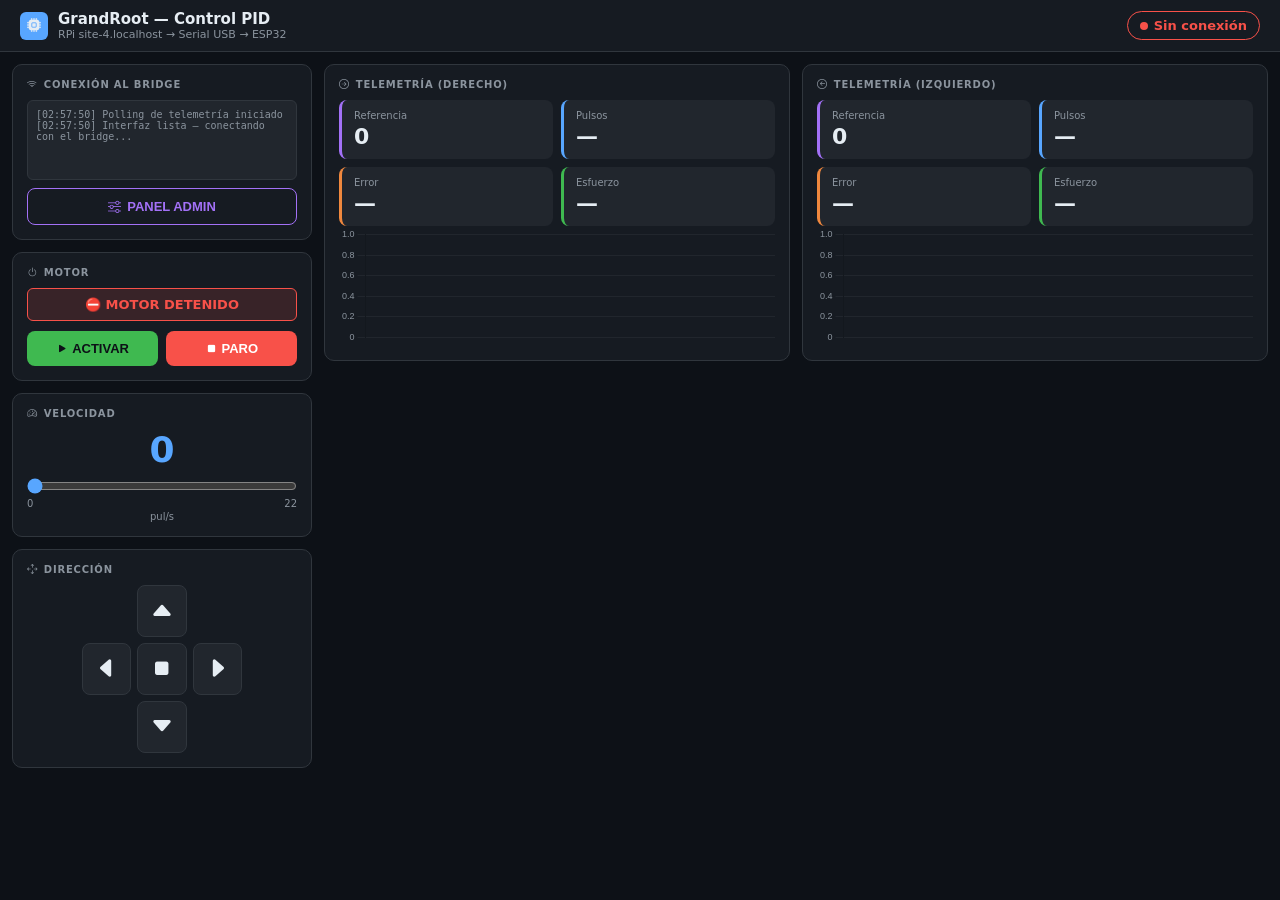
==== commit b126cd9c: "Update index.html" ====
--- a/Control_PID_RBPI_Flask/index.html
+++ b/Control_PID_RBPI_Flask/index.html
@@ -233,10 +233,12 @@
 
 <script>
 // ─── Estado ───────────────────────────────────────────────────────
-var speedVal     = 0;
+var speedVal       = 0;
 var motoresActivos = false;
-var pollInterval = null;
-var serverOk     = false;
+var pollInterval   = null;
+var serverOk       = false;
+var dpadInterval   = null;
+var dpadDir        = null;
 
 // ─── Utilidades ───────────────────────────────────────────────────
 function addLog(msg) {
